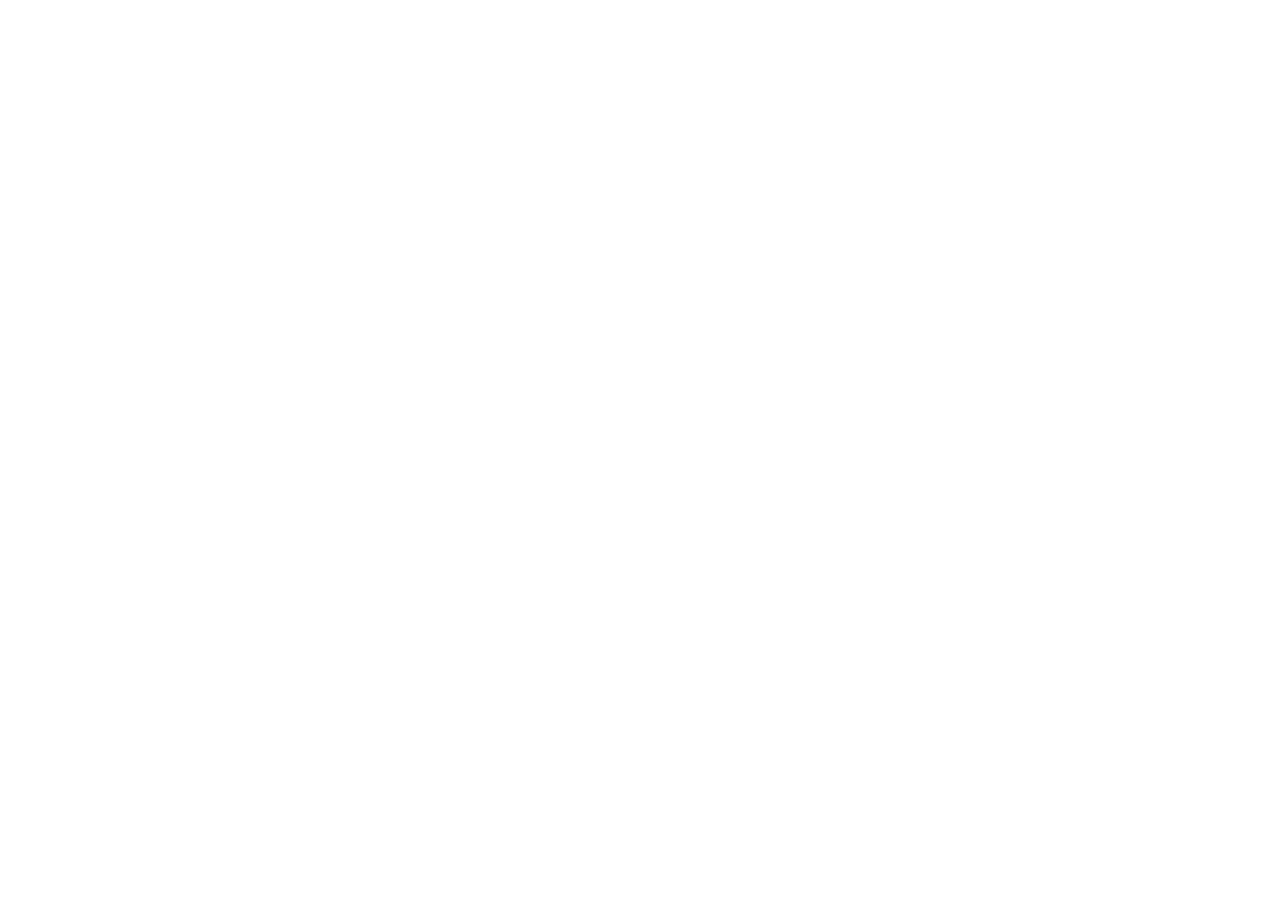
==== index.html @ 28fd4e5a "minor" ====
<!DOCTYPE html>
<meta charset="utf-8">
<style> /* set the CSS */

body { font: 12px Arial;}

path {
    stroke: steelblue;
    fill: none;
}

.axis path,
.axis line {
    fill: none;
    stroke: grey;
    stroke-width: 1;
    shape-rendering: crispEdges;
}

.d3-tip {
    line-height: 1;
    font-weight: bold;
    padding: 12px;
    background: rgba(0, 0, 0, 0.8);
    color: #fff;
    border-radius: 2px;
}

</style>
<body>

<!-- load the d3.js library -->
<script src="http://d3js.org/d3.v3.min.js"></script>

<script>

// Set the dimensions of the canvas / graph
var margin = {top: 30, right: 20, bottom: 30, left: 100},
    width = 700 - margin.left - margin.right,
    height = 500 - margin.top - margin.bottom;

// Parse the year / time
var parseDate = d3.time.format("%b %Y").parse;

// Set the ranges
var x = d3.time.scale().range([0, width]);
var y = d3.scale.linear().range([height, 0]);

// Define the axes
var xAxis = d3.svg.axis().scale(x)
    .orient("bottom").ticks(5);

var yAxis = d3.svg.axis().scale(y)
    .orient("left").ticks(5);

// Define the line
var priceline = d3.svg.line()
    .x(function(d) { return x(d.year); })
    .y(function(d) { return y(d.wdi_domestic_credit); });

// Adds the svg canvas
var svg = d3.select("body")
    .append("svg")
        .attr("width", width + margin.left + margin.right)
        .attr("height", height + margin.top + margin.bottom)
    .append("g")
        .attr("transform",
              "translate(" + margin.left + "," + margin.top + ")");

// Get the data
d3.csv("csv/WorldBankData_noNA.csv", function(error, data) {
    data.forEach(function(d) {
        d.year = parseDate(d.year);
        d.wdi_domestic_credit = +d.wdi_domestic_credit;
    });

    // Scale the range of the data
    x.domain(d3.extent(data, function(d) { return d.year; }));
    y.domain([0, d3.max(data, function(d) { return d.wdi_domestic_credit; })]);

    // Nest the entries by country
    var dataNest = d3.nest()
        .key(function(d) {return d.country;})
        .entries(data);
        console.log("Data", dataNest);

    // Loop through each country / key
    dataNest.forEach(function(d) {

        svg.append("path")
            .attr("class", "line")
            .attr("d", priceline(d.values))
            .style("stroke-opacity", 0.2)
            .style("stroke-width", 1)
            .on("mouseover", mouseover)
            .on("mouseout", mouseout)
        ;
        svg.append("text")
            .attr("class", "country-label")
            .attr("x", 50)
            .style("opacity", 0.1)
            .text(d.key)
            .on("mouseover", mouseover);

        function mouseover(){
            d3.select(this)
                .style("stroke-opacity", 1)
                .style("stroke-width", 10);
                d3.select(this).select("text")
                .style("font-opeacity", 1);
            }
        function mouseout(){
            d3.select(this)
                .transition().duration(750)
                .style("stroke-opacity", 0.2)
                .style("stroke-width", 1);
        }
    });

    // Add the X Axis
    svg.append("g")
        .attr("class", "x axis")
        .attr("transform", "translate(0," + height + ")")
        .call(xAxis);

    // Add Y Axis label
    svg.append("g")
        .attr("class", "y axis")
        .call(yAxis)
        .append("text")
        .attr("transform", "rotate(-90)")
        .attr("y", 6)
        .attr("dy", "-4em")
        .style("text-anchor", "end")
        .style("font-size", 15)
        .text("Domestic Credit Provided by the Financial Sector");

});

</script>
</body>
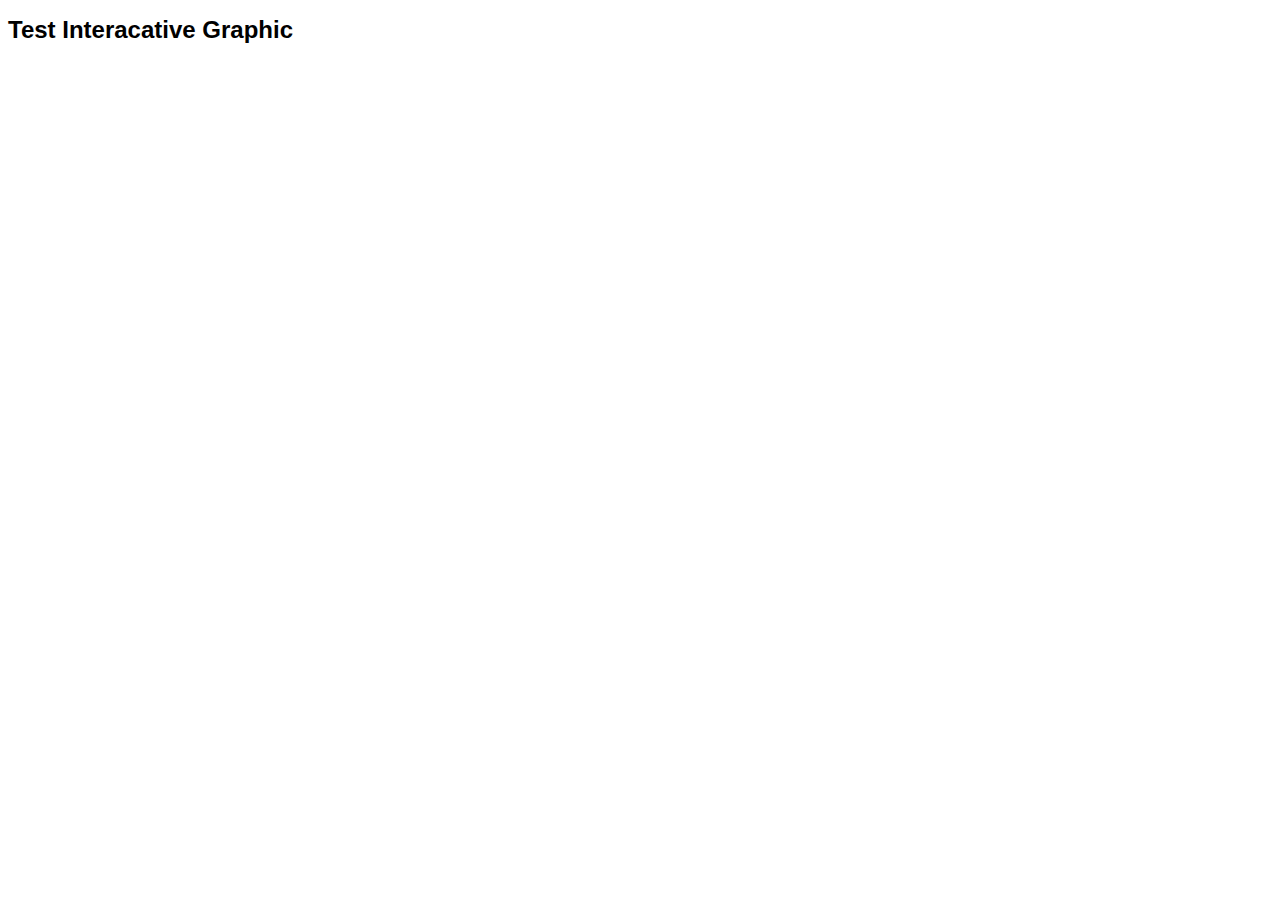
==== commit 74444332: "minor" ====
--- a/index.html
+++ b/index.html
@@ -17,125 +17,14 @@
     shape-rendering: crispEdges;
 }
 
-.d3-tip {
-    line-height: 1;
-    font-weight: bold;
-    padding: 12px;
-    background: rgba(0, 0, 0, 0.8);
-    color: #fff;
-    border-radius: 2px;
-}
-
 </style>
 <body>
+
+<h1>Test Interacative Graphic</h1>
 
 <!-- load the d3.js library -->
 <script src="http://d3js.org/d3.v3.min.js"></script>
 
-<script>
+<script src="js/line_chart_basic.js"></script>
 
-// Set the dimensions of the canvas / graph
-var margin = {top: 30, right: 20, bottom: 30, left: 100},
-    width = 700 - margin.left - margin.right,
-    height = 500 - margin.top - margin.bottom;
-
-// Parse the year / time
-var parseDate = d3.time.format("%b %Y").parse;
-
-// Set the ranges
-var x = d3.time.scale().range([0, width]);
-var y = d3.scale.linear().range([height, 0]);
-
-// Define the axes
-var xAxis = d3.svg.axis().scale(x)
-    .orient("bottom").ticks(5);
-
-var yAxis = d3.svg.axis().scale(y)
-    .orient("left").ticks(5);
-
-// Define the line
-var priceline = d3.svg.line()
-    .x(function(d) { return x(d.year); })
-    .y(function(d) { return y(d.wdi_domestic_credit); });
-
-// Adds the svg canvas
-var svg = d3.select("body")
-    .append("svg")
-        .attr("width", width + margin.left + margin.right)
-        .attr("height", height + margin.top + margin.bottom)
-    .append("g")
-        .attr("transform",
-              "translate(" + margin.left + "," + margin.top + ")");
-
-// Get the data
-d3.csv("csv/WorldBankData_noNA.csv", function(error, data) {
-    data.forEach(function(d) {
-        d.year = parseDate(d.year);
-        d.wdi_domestic_credit = +d.wdi_domestic_credit;
-    });
-
-    // Scale the range of the data
-    x.domain(d3.extent(data, function(d) { return d.year; }));
-    y.domain([0, d3.max(data, function(d) { return d.wdi_domestic_credit; })]);
-
-    // Nest the entries by country
-    var dataNest = d3.nest()
-        .key(function(d) {return d.country;})
-        .entries(data);
-        console.log("Data", dataNest);
-
-    // Loop through each country / key
-    dataNest.forEach(function(d) {
-
-        svg.append("path")
-            .attr("class", "line")
-            .attr("d", priceline(d.values))
-            .style("stroke-opacity", 0.2)
-            .style("stroke-width", 1)
-            .on("mouseover", mouseover)
-            .on("mouseout", mouseout)
-        ;
-        svg.append("text")
-            .attr("class", "country-label")
-            .attr("x", 50)
-            .style("opacity", 0.1)
-            .text(d.key)
-            .on("mouseover", mouseover);
-
-        function mouseover(){
-            d3.select(this)
-                .style("stroke-opacity", 1)
-                .style("stroke-width", 10);
-                d3.select(this).select("text")
-                .style("font-opeacity", 1);
-            }
-        function mouseout(){
-            d3.select(this)
-                .transition().duration(750)
-                .style("stroke-opacity", 0.2)
-                .style("stroke-width", 1);
-        }
-    });
-
-    // Add the X Axis
-    svg.append("g")
-        .attr("class", "x axis")
-        .attr("transform", "translate(0," + height + ")")
-        .call(xAxis);
-
-    // Add Y Axis label
-    svg.append("g")
-        .attr("class", "y axis")
-        .call(yAxis)
-        .append("text")
-        .attr("transform", "rotate(-90)")
-        .attr("y", 6)
-        .attr("dy", "-4em")
-        .style("text-anchor", "end")
-        .style("font-size", 15)
-        .text("Domestic Credit Provided by the Financial Sector");
-
-});
-
-</script>
 </body>
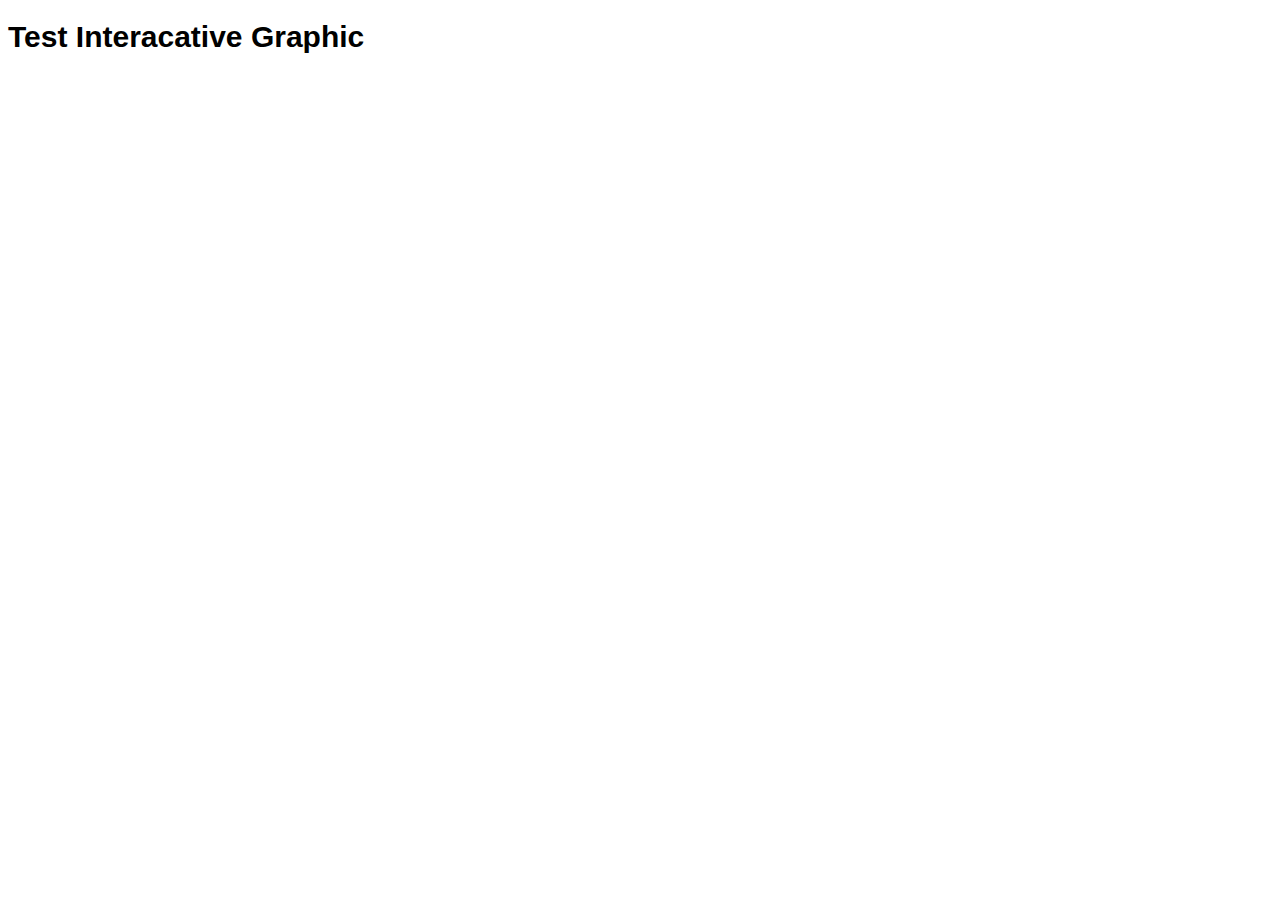
==== commit 0c868b3c: "fixed label position issue" ====
--- a/index.html
+++ b/index.html
@@ -2,7 +2,7 @@
 <meta charset="utf-8">
 <style> /* set the CSS */
 
-body { font: 12px Arial;}
+body { font: 15px Arial;}
 
 path {
     stroke: steelblue;
@@ -24,6 +24,7 @@
 
 <!-- load the d3.js library -->
 <script src="http://d3js.org/d3.v3.min.js"></script>
+<script src="http://labratrevenge.com/d3-tip/javascripts/d3.tip.v0.6.3.js"></script>
 
 <script src="js/line_chart_basic.js"></script>
 
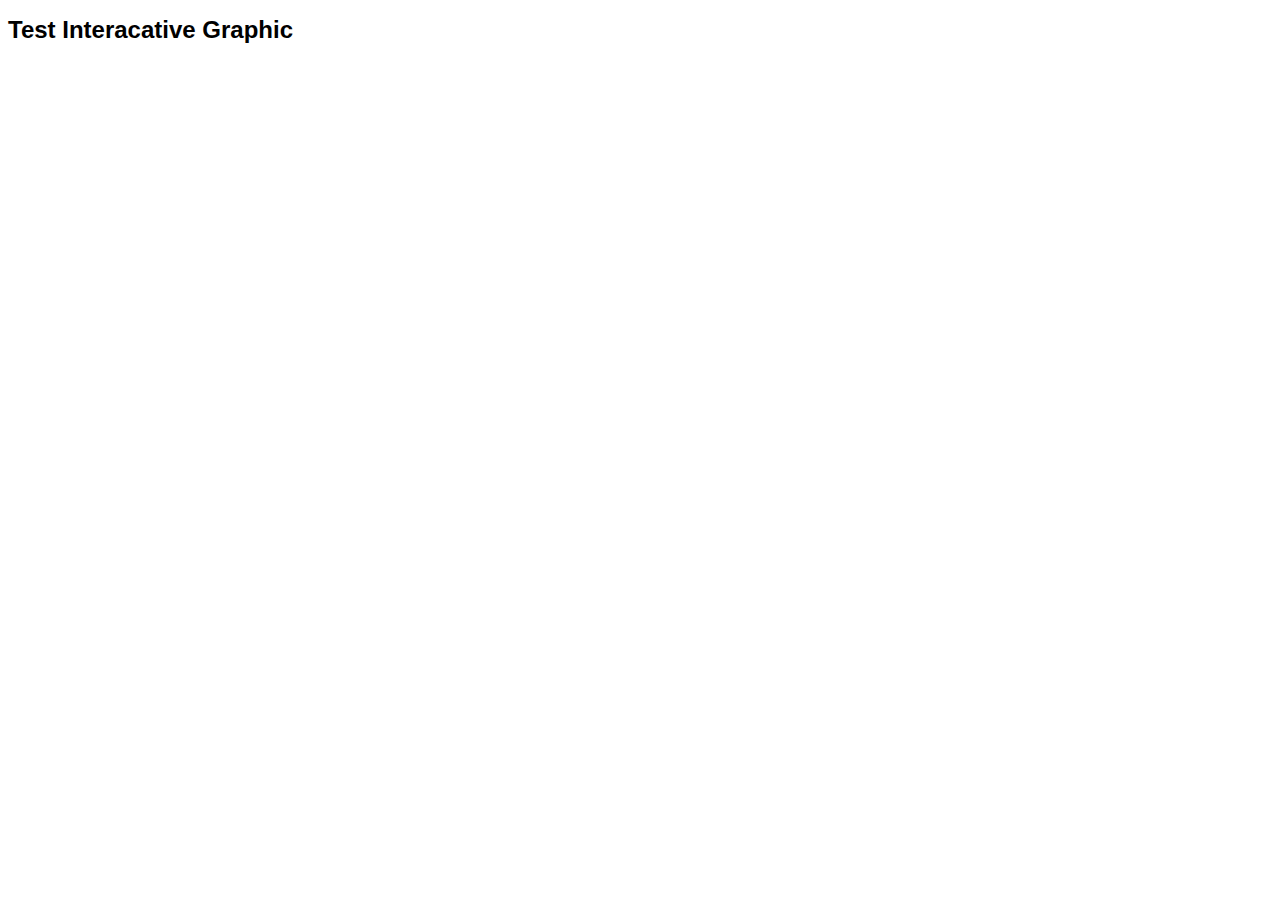
==== commit 8f2ca1c7: "labels finally appear" ====
--- a/index.html
+++ b/index.html
@@ -1,14 +1,16 @@
 <!DOCTYPE html>
-<meta charset="utf-8">
-<style> /* set the CSS */
+<html>
 
-body { font: 15px Arial;}
-
+<head>
+<style>
+/* set the CSS */
+body {
+    font: 12px Arial;
+}
 path {
     stroke: steelblue;
     fill: none;
 }
-
 .axis path,
 .axis line {
     fill: none;
@@ -16,16 +18,17 @@
     stroke-width: 1;
     shape-rendering: crispEdges;
 }
+</style>
 
-</style>
+</head>
+
 <body>
 
-<h1>Test Interacative Graphic</h1>
+    <h1>Test Interacative Graphic</h1>
 
-<!-- load the d3.js library -->
-<script src="http://d3js.org/d3.v3.min.js"></script>
-<script src="http://labratrevenge.com/d3-tip/javascripts/d3.tip.v0.6.3.js"></script>
-
-<script src="js/line_chart_basic.js"></script>
+    <script src="http://d3js.org/d3.v3.min.js"></script>
+    <script src="js/line_chart_basic.js"></script>
 
 </body>
+
+</html>
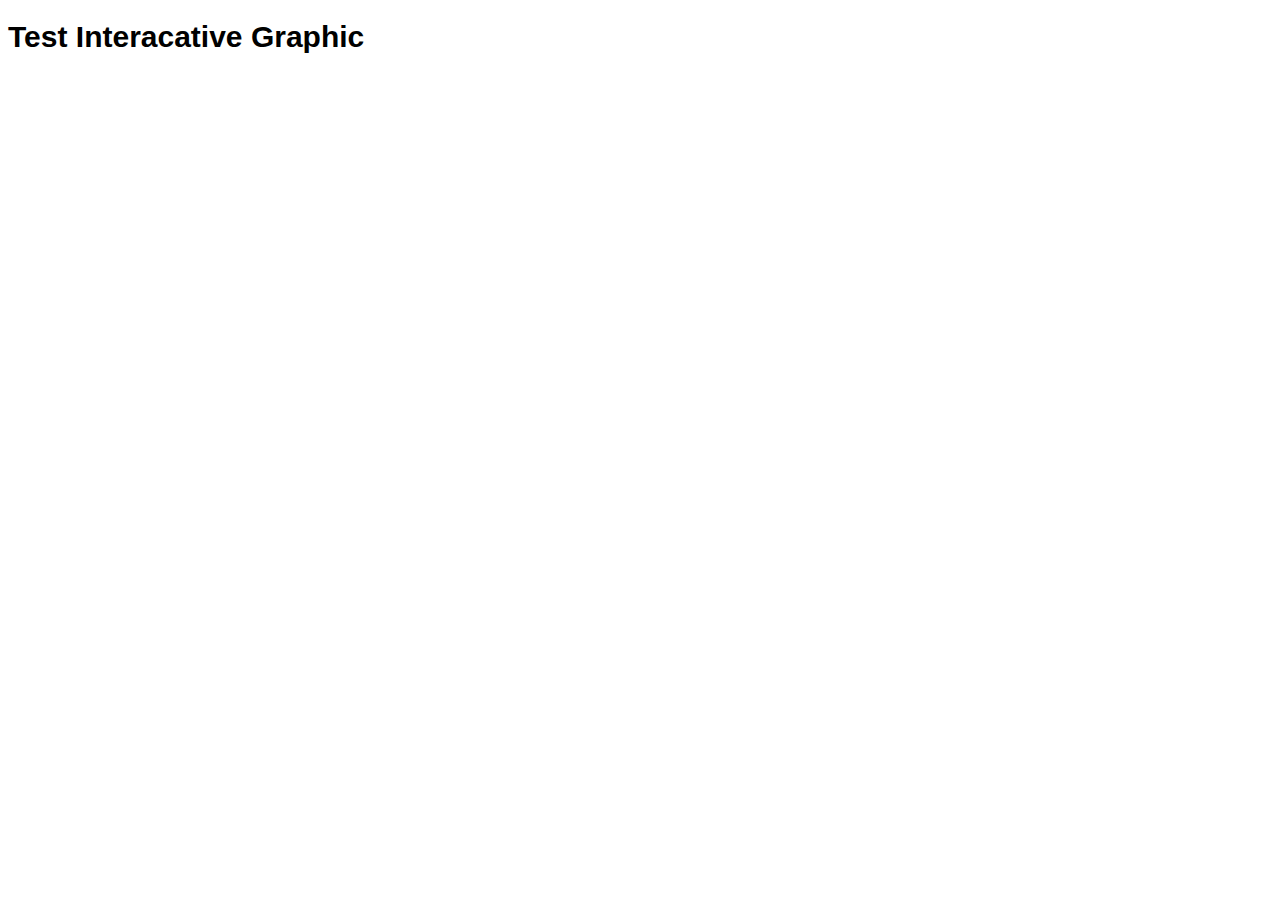
==== commit e3a357f5: "minor" ====
--- a/index.html
+++ b/index.html
@@ -5,7 +5,7 @@
 <style>
 /* set the CSS */
 body {
-    font: 12px Arial;
+    font: 15px Arial;
 }
 path {
     stroke: steelblue;
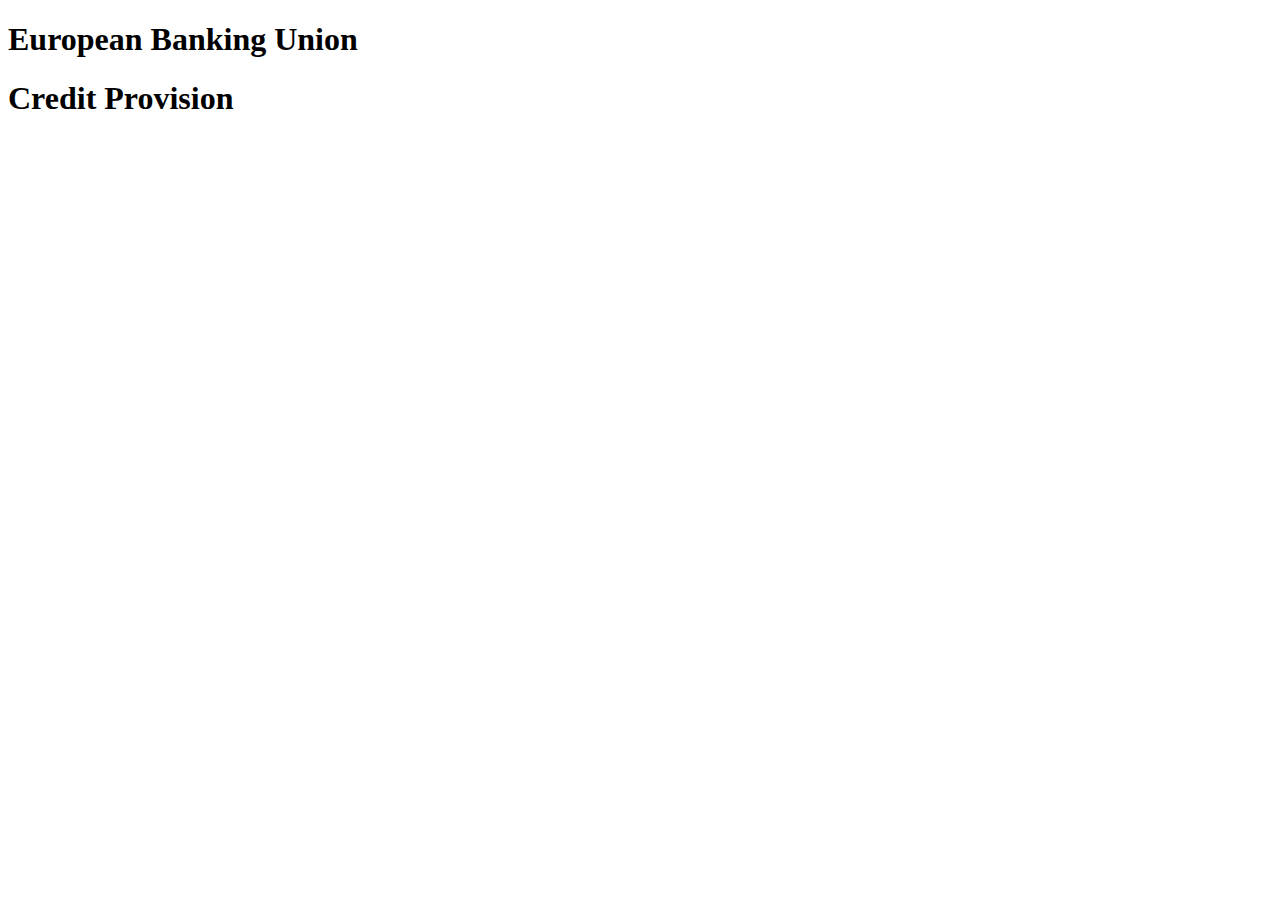
==== commit e27ca285: "one one page" ====
--- a/index.html
+++ b/index.html
@@ -1,33 +1,38 @@
 <!DOCTYPE html>
-<html>
+<html lang="en">
 
 <head>
-<style>
-/* set the CSS */
-body {
-    font: 15px Arial;
-}
-path {
-    stroke: steelblue;
-    fill: none;
-}
-.axis path,
-.axis line {
-    fill: none;
-    stroke: grey;
-    stroke-width: 1;
-    shape-rendering: crispEdges;
-}
-</style>
+    <meta charset="utf-8">
+    <style>
+        /* set the CSS */
+
+        .axis path,
+        .axis line {
+            fill: none;
+            stroke: grey;
+            stroke-width: 1;
+            shape-rendering: crispEdges;
+        }
+    </style>
 
 </head>
 
 <body>
 
-    <h1>Test Interacative Graphic</h1>
+    <script src="http://d3js.org/d3.v3.min.js"></script>
+    <script src="http://d3js.org/topojson.v1.min.js"></script>
 
-    <script src="http://d3js.org/d3.v3.min.js"></script>
-    <script src="js/line_chart_basic.js"></script>
+    <h1>European Banking Union</h1>
+
+    <div id="map">
+        <script src="js/BankingUnionMap.js"></script>
+    </div>
+
+<h1>Credit Provision</h1>
+
+    <div id="chart">
+        <script src="js/line_chart_basic.js"></script>
+    </div>
 
 </body>
 
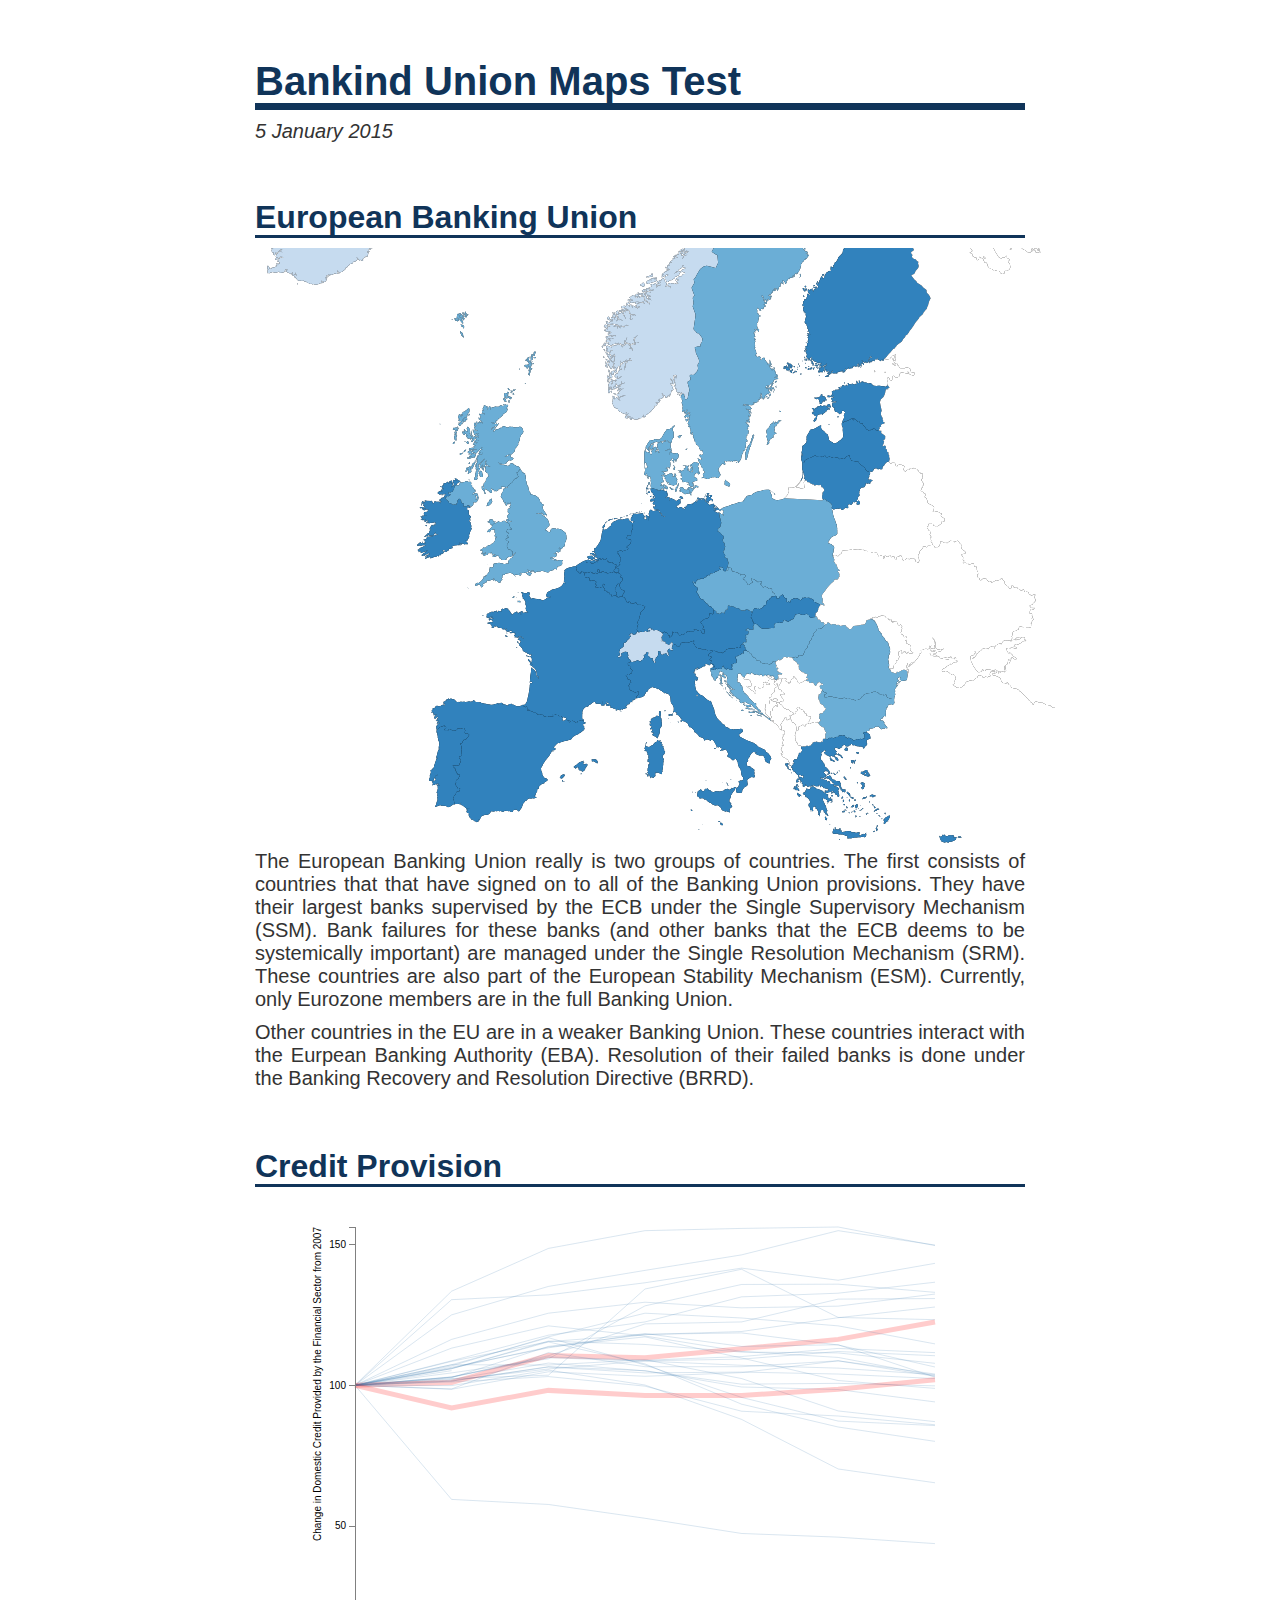
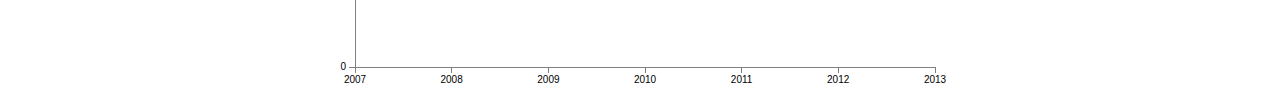
==== commit aad19b65: "update index" ====
--- a/index.html
+++ b/index.html
@@ -1,39 +1,120 @@
 <!DOCTYPE html>
-<html lang="en">
+
+<html xmlns="http://www.w3.org/1999/xhtml">
 
 <head>
-    <meta charset="utf-8">
-    <style>
-        /* set the CSS */
 
-        .axis path,
-        .axis line {
-            fill: none;
-            stroke: grey;
-            stroke-width: 1;
-            shape-rendering: crispEdges;
-        }
-    </style>
+<meta charset="utf-8">
+<meta http-equiv="Content-Type" content="text/html; charset=utf-8" />
+<meta name="generator" content="pandoc" />
+
+
+
+<title>Bankind Union Maps Test</title>
+
+<script src="data:application/x-javascript,%2F%2A%21%20jQuery%20v1%2E11%2E0%20%7C%20%28c%29%202005%2C%202014%20jQuery%20Foundation%2C%20Inc%2E%20%7C%20jquery%2Eorg%2Flicense%20%2A%2F%0A%21function%28a%2Cb%29%7B%22object%22%3D%3Dtypeof%20module%26%26%22object%22%3D%3Dtypeof%20module%2Eexports%3Fmodule%2Eexports%3Da%2Edocument%3Fb%28a%2C%210%29%3Afunction%28a%29%7Bif%28%21a%2Edocument%29throw%20new%20Error%28%22jQuery%20requires%20a%20window%20with%20a%20document%22%29%3Breturn%20b%28a%29%7D%3Ab%28a%29%7D%28%22undefined%22%21%3Dtypeof%20window%3Fwindow%3Athis%2Cfunction%28a%2Cb%29%7Bvar%20c%3D%5B%5D%2Cd%3Dc%2Eslice%2Ce%3Dc%2Econcat%2Cf%3Dc%2Epush%2Cg%3Dc%2EindexOf%2Ch%3D%7B%7D%2Ci%3Dh%2EtoString%2Cj%3Dh%2EhasOwnProperty%2Ck%3D%22%22%2Etrim%2Cl%3D%7B%7D%2Cm%3D%221%2E11%2E0%22%2Cn%3Dfunction%28a%2Cb%29%7Breturn%20new%20n%2Efn%2Einit%28a%2Cb%29%7D%2Co%3D%2F%5E%5B%5Cs%5CuFEFF%5CxA0%5D%2B%7C%5B%5Cs%5CuFEFF%5CxA0%5D%2B%24%2Fg%2Cp%3D%2F%5E%2Dms%2D%2F%2Cq%3D%2F%2D%28%5B%5Cda%2Dz%5D%29%2Fgi%2Cr%3Dfunction%28a%2Cb%29%7Breturn%20b%2EtoUpperCase%28%29%7D%3Bn%2Efn%3Dn%2Eprototype%3D%7Bjquery%3Am%2Cconstructor%3An%2Cselector%3A%22%22%2Clength%3A0%2CtoArray%3Afunction%28%29%7Breturn%20d%2Ecall%28this%29%7D%2Cget%3Afunction%28a%29%7Breturn%20null%21%3Da%3F0%3Ea%3Fthis%5Ba%2Bthis%2Elength%5D%3Athis%5Ba%5D%3Ad%2Ecall%28this%29%7D%2CpushStack%3Afunction%28a%29%7Bvar%20b%3Dn%2Emerge%28this%2Econstructor%28%29%2Ca%29%3Breturn%20b%2EprevObject%3Dthis%2Cb%2Econtext%3Dthis%2Econtext%2Cb%7D%2Ceach%3Afunction%28a%2Cb%29%7Breturn%20n%2Eeach%28this%2Ca%2Cb%29%7D%2Cmap%3Afunction%28a%29%7Breturn%20this%2EpushStack%28n%2Emap%28this%2Cfunction%28b%2Cc%29%7Breturn%20a%2Ecall%28b%2Cc%2Cb%29%7D%29%29%7D%2Cslice%3Afunction%28%29%7Breturn%20this%2EpushStack%28d%2Eapply%28this%2Carguments%29%29%7D%2Cfirst%3Afunction%28%29%7Breturn%20this%2Eeq%280%29%7D%2Clast%3Afunction%28%29%7Breturn%20this%2Eeq%28%2D1%29%7D%2Ceq%3Afunction%28a%29%7Bvar%20b%3Dthis%2Elength%2Cc%3D%2Ba%2B%280%3Ea%3Fb%3A0%29%3Breturn%20this%2EpushStack%28c%3E%3D0%26%26b%3Ec%3F%5Bthis%5Bc%5D%5D%3A%5B%5D%29%7D%2Cend%3Afunction%28%29%7Breturn%20this%2EprevObject%7C%7Cthis%2Econstructor%28null%29%7D%2Cpush%3Af%2Csort%3Ac%2Esort%2Csplice%3Ac%2Esplice%7D%2Cn%2Eextend%3Dn%2Efn%2Eextend%3Dfunction%28%29%7Bvar%20a%2Cb%2Cc%2Cd%2Ce%2Cf%2Cg%3Darguments%5B0%5D%7C%7C%7B%7D%2Ch%3D1%2Ci%3Darguments%2Elength%2Cj%3D%211%3Bfor%28%22boolean%22%3D%3Dtypeof%20g%26%26%28j%3Dg%2Cg%3Darguments%5Bh%5D%7C%7C%7B%7D%2Ch%2B%2B%29%2C%22object%22%3D%3Dtypeof%20g%7C%7Cn%2EisFunction%28g%29%7C%7C%28g%3D%7B%7D%29%2Ch%3D%3D%3Di%26%26%28g%3Dthis%2Ch%2D%2D%29%3Bi%3Eh%3Bh%2B%2B%29if%28null%21%3D%28e%3Darguments%5Bh%5D%29%29for%28d%20in%20e%29a%3Dg%5Bd%5D%2Cc%3De%5Bd%5D%2Cg%21%3D%3Dc%26%26%28j%26%26c%26%26%28n%2EisPlainObject%28c%29%7C%7C%28b%3Dn%2EisArray%28c%29%29%29%3F%28b%3F%28b%3D%211%2Cf%3Da%26%26n%2EisArray%28a%29%3Fa%3A%5B%5D%29%3Af%3Da%26%26n%2EisPlainObject%28a%29%3Fa%3A%7B%7D%2Cg%5Bd%5D%3Dn%2Eextend%28j%2Cf%2Cc%29%29%3Avoid%200%21%3D%3Dc%26%26%28g%5Bd%5D%3Dc%29%29%3Breturn%20g%7D%2Cn%2Eextend%28%7Bexpando%3A%22jQuery%22%2B%28m%2BMath%2Erandom%28%29%29%2Ereplace%28%2F%5CD%2Fg%2C%22%22%29%2CisReady%3A%210%2Cerror%3Afunction%28a%29%7Bthrow%20new%20Error%28a%29%7D%2Cnoop%3Afunction%28%29%7B%7D%2CisFunction%3Afunction%28a%29%7Breturn%22function%22%3D%3D%3Dn%2Etype%28a%29%7D%2CisArray%3AArray%2EisArray%7C%7Cfunction%28a%29%7Breturn%22array%22%3D%3D%3Dn%2Etype%28a%29%7D%2CisWindow%3Afunction%28a%29%7Breturn%20null%21%3Da%26%26a%3D%3Da%2Ewindow%7D%2CisNumeric%3Afunction%28a%29%7Breturn%20a%2DparseFloat%28a%29%3E%3D0%7D%2CisEmptyObject%3Afunction%28a%29%7Bvar%20b%3Bfor%28b%20in%20a%29return%211%3Breturn%210%7D%2CisPlainObject%3Afunction%28a%29%7Bvar%20b%3Bif%28%21a%7C%7C%22object%22%21%3D%3Dn%2Etype%28a%29%7C%7Ca%2EnodeType%7C%7Cn%2EisWindow%28a%29%29return%211%3Btry%7Bif%28a%2Econstructor%26%26%21j%2Ecall%28a%2C%22constructor%22%29%26%26%21j%2Ecall%28a%2Econstructor%2Eprototype%2C%22isPrototypeOf%22%29%29return%211%7Dcatch%28c%29%7Breturn%211%7Dif%28l%2EownLast%29for%28b%20in%20a%29return%20j%2Ecall%28a%2Cb%29%3Bfor%28b%20in%20a%29%3Breturn%20void%200%3D%3D%3Db%7C%7Cj%2Ecall%28a%2Cb%29%7D%2Ctype%3Afunction%28a%29%7Breturn%20null%3D%3Da%3Fa%2B%22%22%3A%22object%22%3D%3Dtypeof%20a%7C%7C%22function%22%3D%3Dtypeof%20a%3Fh%5Bi%2Ecall%28a%29%5D%7C%7C%22object%22%3Atypeof%20a%7D%2CglobalEval%3Afunction%28b%29%7Bb%26%26n%2Etrim%28b%29%26%26%28a%2EexecScript%7C%7Cfunction%28b%29%7Ba%2Eeval%2Ecall%28a%2Cb%29%7D%29%28b%29%7D%2CcamelCase%3Afunction%28a%29%7Breturn%20a%2Ereplace%28p%2C%22ms%2D%22%29%2Ereplace%28q%2Cr%29%7D%2CnodeName%3Afunction%28a%2Cb%29%7Breturn%20a%2EnodeName%26%26a%2EnodeName%2EtoLowerCase%28%29%3D%3D%3Db%2EtoLowerCase%28%29%7D%2Ceach%3Afunction%28a%2Cb%2Cc%29%7Bvar%20d%2Ce%3D0%2Cf%3Da%2Elength%2Cg%3Ds%28a%29%3Bif%28c%29%7Bif%28g%29%7Bfor%28%3Bf%3Ee%3Be%2B%2B%29if%28d%3Db%2Eapply%28a%5Be%5D%2Cc%29%2Cd%3D%3D%3D%211%29break%7Delse%20for%28e%20in%20a%29if%28d%3Db%2Eapply%28a%5Be%5D%2Cc%29%2Cd%3D%3D%3D%211%29break%7Delse%20if%28g%29%7Bfor%28%3Bf%3Ee%3Be%2B%2B%29if%28d%3Db%2Ecall%28a%5Be%5D%2Ce%2Ca%5Be%5D%29%2Cd%3D%3D%3D%211%29break%7Delse%20for%28e%20in%20a%29if%28d%3Db%2Ecall%28a%5Be%5D%2Ce%2Ca%5Be%5D%29%2Cd%3D%3D%3D%211%29break%3Breturn%20a%7D%2Ctrim%3Ak%26%26%21k%2Ecall%28%22%5Cufeff%5Cxa0%22%29%3Ffunction%28a%29%7Breturn%20null%3D%3Da%3F%22%22%3Ak%2Ecall%28a%29%7D%3Afunction%28a%29%7Breturn%20null%3D%3Da%3F%22%22%3A%28a%2B%22%22%29%2Ereplace%28o%2C%22%22%29%7D%2CmakeArray%3Afunction%28a%2Cb%29%7Bvar%20c%3Db%7C%7C%5B%5D%3Breturn%20null%21%3Da%26%26%28s%28Object%28a%29%29%3Fn%2Emerge%28c%2C%22string%22%3D%3Dtypeof%20a%3F%5Ba%5D%3Aa%29%3Af%2Ecall%28c%2Ca%29%29%2Cc%7D%2CinArray%3Afunction%28a%2Cb%2Cc%29%7Bvar%20d%3Bif%28b%29%7Bif%28g%29return%20g%2Ecall%28b%2Ca%2Cc%29%3Bfor%28d%3Db%2Elength%2Cc%3Dc%3F0%3Ec%3FMath%2Emax%280%2Cd%2Bc%29%3Ac%3A0%3Bd%3Ec%3Bc%2B%2B%29if%28c%20in%20b%26%26b%5Bc%5D%3D%3D%3Da%29return%20c%7Dreturn%2D1%7D%2Cmerge%3Afunction%28a%2Cb%29%7Bvar%20c%3D%2Bb%2Elength%2Cd%3D0%2Ce%3Da%2Elength%3Bwhile%28c%3Ed%29a%5Be%2B%2B%5D%3Db%5Bd%2B%2B%5D%3Bif%28c%21%3D%3Dc%29while%28void%200%21%3D%3Db%5Bd%5D%29a%5Be%2B%2B%5D%3Db%5Bd%2B%2B%5D%3Breturn%20a%2Elength%3De%2Ca%7D%2Cgrep%3Afunction%28a%2Cb%2Cc%29%7Bfor%28var%20d%2Ce%3D%5B%5D%2Cf%3D0%2Cg%3Da%2Elength%2Ch%3D%21c%3Bg%3Ef%3Bf%2B%2B%29d%3D%21b%28a%5Bf%5D%2Cf%29%2Cd%21%3D%3Dh%26%26e%2Epush%28a%5Bf%5D%29%3Breturn%20e%7D%2Cmap%3Afunction%28a%2Cb%2Cc%29%7Bvar%20d%2Cf%3D0%2Cg%3Da%2Elength%2Ch%3Ds%28a%29%2Ci%3D%5B%5D%3Bif%28h%29for%28%3Bg%3Ef%3Bf%2B%2B%29d%3Db%28a%5Bf%5D%2Cf%2Cc%29%2Cnull%21%3Dd%26%26i%2Epush%28d%29%3Belse%20for%28f%20in%20a%29d%3Db%28a%5Bf%5D%2Cf%2Cc%29%2Cnull%21%3Dd%26%26i%2Epush%28d%29%3Breturn%20e%2Eapply%28%5B%5D%2Ci%29%7D%2Cguid%3A1%2Cproxy%3Afunction%28a%2Cb%29%7Bvar%20c%2Ce%2Cf%3Breturn%22string%22%3D%3Dtypeof%20b%26%26%28f%3Da%5Bb%5D%2Cb%3Da%2Ca%3Df%29%2Cn%2EisFunction%28a%29%3F%28c%3Dd%2Ecall%28arguments%2C2%29%2Ce%3Dfunction%28%29%7Breturn%20a%2Eapply%28b%7C%7Cthis%2Cc%2Econcat%28d%2Ecall%28arguments%29%29%29%7D%2Ce%2Eguid%3Da%2Eguid%3Da%2Eguid%7C%7Cn%2Eguid%2B%2B%2Ce%29%3Avoid%200%7D%2Cnow%3Afunction%28%29%7Breturn%2Bnew%20Date%7D%2Csupport%3Al%7D%29%2Cn%2Eeach%28%22Boolean%20Number%20String%20Function%20Array%20Date%20RegExp%20Object%20Error%22%2Esplit%28%22%20%22%29%2Cfunction%28a%2Cb%29%7Bh%5B%22%5Bobject%20%22%2Bb%2B%22%5D%22%5D%3Db%2EtoLowerCase%28%29%7D%29%3Bfunction%20s%28a%29%7Bvar%20b%3Da%2Elength%2Cc%3Dn%2Etype%28a%29%3Breturn%22function%22%3D%3D%3Dc%7C%7Cn%2EisWindow%28a%29%3F%211%3A1%3D%3D%3Da%2EnodeType%26%26b%3F%210%3A%22array%22%3D%3D%3Dc%7C%7C0%3D%3D%3Db%7C%7C%22number%22%3D%3Dtypeof%20b%26%26b%3E0%26%26b%2D1%20in%20a%7Dvar%20t%3Dfunction%28a%29%7Bvar%20b%2Cc%2Cd%2Ce%2Cf%2Cg%2Ch%2Ci%2Cj%2Ck%2Cl%2Cm%2Cn%2Co%2Cp%2Cq%2Cr%2Cs%3D%22sizzle%22%2B%2Dnew%20Date%2Ct%3Da%2Edocument%2Cu%3D0%2Cv%3D0%2Cw%3Deb%28%29%2Cx%3Deb%28%29%2Cy%3Deb%28%29%2Cz%3Dfunction%28a%2Cb%29%7Breturn%20a%3D%3D%3Db%26%26%28j%3D%210%29%2C0%7D%2CA%3D%22undefined%22%2CB%3D1%3C%3C31%2CC%3D%7B%7D%2EhasOwnProperty%2CD%3D%5B%5D%2CE%3DD%2Epop%2CF%3DD%2Epush%2CG%3DD%2Epush%2CH%3DD%2Eslice%2CI%3DD%2EindexOf%7C%7Cfunction%28a%29%7Bfor%28var%20b%3D0%2Cc%3Dthis%2Elength%3Bc%3Eb%3Bb%2B%2B%29if%28this%5Bb%5D%3D%3D%3Da%29return%20b%3Breturn%2D1%7D%2CJ%3D%22checked%7Cselected%7Casync%7Cautofocus%7Cautoplay%7Ccontrols%7Cdefer%7Cdisabled%7Chidden%7Cismap%7Cloop%7Cmultiple%7Copen%7Creadonly%7Crequired%7Cscoped%22%2CK%3D%22%5B%5C%5Cx20%5C%5Ct%5C%5Cr%5C%5Cn%5C%5Cf%5D%22%2CL%3D%22%28%3F%3A%5C%5C%5C%5C%2E%7C%5B%5C%5Cw%2D%5D%7C%5B%5E%5C%5Cx00%2D%5C%5Cxa0%5D%29%2B%22%2CM%3DL%2Ereplace%28%22w%22%2C%22w%23%22%29%2CN%3D%22%5C%5C%5B%22%2BK%2B%22%2A%28%22%2BL%2B%22%29%22%2BK%2B%22%2A%28%3F%3A%28%5B%2A%5E%24%7C%21%7E%5D%3F%3D%29%22%2BK%2B%22%2A%28%3F%3A%28%5B%27%5C%22%5D%29%28%28%3F%3A%5C%5C%5C%5C%2E%7C%5B%5E%5C%5C%5C%5C%5D%29%2A%3F%29%5C%5C3%7C%28%22%2BM%2B%22%29%7C%29%7C%29%22%2BK%2B%22%2A%5C%5C%5D%22%2CO%3D%22%3A%28%22%2BL%2B%22%29%28%3F%3A%5C%5C%28%28%28%5B%27%5C%22%5D%29%28%28%3F%3A%5C%5C%5C%5C%2E%7C%5B%5E%5C%5C%5C%5C%5D%29%2A%3F%29%5C%5C3%7C%28%28%3F%3A%5C%5C%5C%5C%2E%7C%5B%5E%5C%5C%5C%5C%28%29%5B%5C%5C%5D%5D%7C%22%2BN%2Ereplace%283%2C8%29%2B%22%29%2A%29%7C%2E%2A%29%5C%5C%29%7C%29%22%2CP%3Dnew%20RegExp%28%22%5E%22%2BK%2B%22%2B%7C%28%28%3F%3A%5E%7C%5B%5E%5C%5C%5C%5C%5D%29%28%3F%3A%5C%5C%5C%5C%2E%29%2A%29%22%2BK%2B%22%2B%24%22%2C%22g%22%29%2CQ%3Dnew%20RegExp%28%22%5E%22%2BK%2B%22%2A%2C%22%2BK%2B%22%2A%22%29%2CR%3Dnew%20RegExp%28%22%5E%22%2BK%2B%22%2A%28%5B%3E%2B%7E%5D%7C%22%2BK%2B%22%29%22%2BK%2B%22%2A%22%29%2CS%3Dnew%20RegExp%28%22%3D%22%2BK%2B%22%2A%28%5B%5E%5C%5C%5D%27%5C%22%5D%2A%3F%29%22%2BK%2B%22%2A%5C%5C%5D%22%2C%22g%22%29%2CT%3Dnew%20RegExp%28O%29%2CU%3Dnew%20RegExp%28%22%5E%22%2BM%2B%22%24%22%29%2CV%3D%7BID%3Anew%20RegExp%28%22%5E%23%28%22%2BL%2B%22%29%22%29%2CCLASS%3Anew%20RegExp%28%22%5E%5C%5C%2E%28%22%2BL%2B%22%29%22%29%2CTAG%3Anew%20RegExp%28%22%5E%28%22%2BL%2Ereplace%28%22w%22%2C%22w%2A%22%29%2B%22%29%22%29%2CATTR%3Anew%20RegExp%28%22%5E%22%2BN%29%2CPSEUDO%3Anew%20RegExp%28%22%5E%22%2BO%29%2CCHILD%3Anew%20RegExp%28%22%5E%3A%28only%7Cfirst%7Clast%7Cnth%7Cnth%2Dlast%29%2D%28child%7Cof%2Dtype%29%28%3F%3A%5C%5C%28%22%2BK%2B%22%2A%28even%7Codd%7C%28%28%5B%2B%2D%5D%7C%29%28%5C%5Cd%2A%29n%7C%29%22%2BK%2B%22%2A%28%3F%3A%28%5B%2B%2D%5D%7C%29%22%2BK%2B%22%2A%28%5C%5Cd%2B%29%7C%29%29%22%2BK%2B%22%2A%5C%5C%29%7C%29%22%2C%22i%22%29%2Cbool%3Anew%20RegExp%28%22%5E%28%3F%3A%22%2BJ%2B%22%29%24%22%2C%22i%22%29%2CneedsContext%3Anew%20RegExp%28%22%5E%22%2BK%2B%22%2A%5B%3E%2B%7E%5D%7C%3A%28even%7Codd%7Ceq%7Cgt%7Clt%7Cnth%7Cfirst%7Clast%29%28%3F%3A%5C%5C%28%22%2BK%2B%22%2A%28%28%3F%3A%2D%5C%5Cd%29%3F%5C%5Cd%2A%29%22%2BK%2B%22%2A%5C%5C%29%7C%29%28%3F%3D%5B%5E%2D%5D%7C%24%29%22%2C%22i%22%29%7D%2CW%3D%2F%5E%28%3F%3Ainput%7Cselect%7Ctextarea%7Cbutton%29%24%2Fi%2CX%3D%2F%5Eh%5Cd%24%2Fi%2CY%3D%2F%5E%5B%5E%7B%5D%2B%5C%7B%5Cs%2A%5C%5Bnative%20%5Cw%2F%2CZ%3D%2F%5E%28%3F%3A%23%28%5B%5Cw%2D%5D%2B%29%7C%28%5Cw%2B%29%7C%5C%2E%28%5B%5Cw%2D%5D%2B%29%29%24%2F%2C%24%3D%2F%5B%2B%7E%5D%2F%2C%5F%3D%2F%27%7C%5C%5C%2Fg%2Cab%3Dnew%20RegExp%28%22%5C%5C%5C%5C%28%5B%5C%5Cda%2Df%5D%7B1%2C6%7D%22%2BK%2B%22%3F%7C%28%22%2BK%2B%22%29%7C%2E%29%22%2C%22ig%22%29%2Cbb%3Dfunction%28a%2Cb%2Cc%29%7Bvar%20d%3D%220x%22%2Bb%2D65536%3Breturn%20d%21%3D%3Dd%7C%7Cc%3Fb%3A0%3Ed%3FString%2EfromCharCode%28d%2B65536%29%3AString%2EfromCharCode%28d%3E%3E10%7C55296%2C1023%26d%7C56320%29%7D%3Btry%7BG%2Eapply%28D%3DH%2Ecall%28t%2EchildNodes%29%2Ct%2EchildNodes%29%2CD%5Bt%2EchildNodes%2Elength%5D%2EnodeType%7Dcatch%28cb%29%7BG%3D%7Bapply%3AD%2Elength%3Ffunction%28a%2Cb%29%7BF%2Eapply%28a%2CH%2Ecall%28b%29%29%7D%3Afunction%28a%2Cb%29%7Bvar%20c%3Da%2Elength%2Cd%3D0%3Bwhile%28a%5Bc%2B%2B%5D%3Db%5Bd%2B%2B%5D%29%3Ba%2Elength%3Dc%2D1%7D%7D%7Dfunction%20db%28a%2Cb%2Cd%2Ce%29%7Bvar%20f%2Cg%2Ch%2Ci%2Cj%2Cm%2Cp%2Cq%2Cu%2Cv%3Bif%28%28b%3Fb%2EownerDocument%7C%7Cb%3At%29%21%3D%3Dl%26%26k%28b%29%2Cb%3Db%7C%7Cl%2Cd%3Dd%7C%7C%5B%5D%2C%21a%7C%7C%22string%22%21%3Dtypeof%20a%29return%20d%3Bif%281%21%3D%3D%28i%3Db%2EnodeType%29%26%269%21%3D%3Di%29return%5B%5D%3Bif%28n%26%26%21e%29%7Bif%28f%3DZ%2Eexec%28a%29%29if%28h%3Df%5B1%5D%29%7Bif%289%3D%3D%3Di%29%7Bif%28g%3Db%2EgetElementById%28h%29%2C%21g%7C%7C%21g%2EparentNode%29return%20d%3Bif%28g%2Eid%3D%3D%3Dh%29return%20d%2Epush%28g%29%2Cd%7Delse%20if%28b%2EownerDocument%26%26%28g%3Db%2EownerDocument%2EgetElementById%28h%29%29%26%26r%28b%2Cg%29%26%26g%2Eid%3D%3D%3Dh%29return%20d%2Epush%28g%29%2Cd%7Delse%7Bif%28f%5B2%5D%29return%20G%2Eapply%28d%2Cb%2EgetElementsByTagName%28a%29%29%2Cd%3Bif%28%28h%3Df%5B3%5D%29%26%26c%2EgetElementsByClassName%26%26b%2EgetElementsByClassName%29return%20G%2Eapply%28d%2Cb%2EgetElementsByClassName%28h%29%29%2Cd%7Dif%28c%2Eqsa%26%26%28%21o%7C%7C%21o%2Etest%28a%29%29%29%7Bif%28q%3Dp%3Ds%2Cu%3Db%2Cv%3D9%3D%3D%3Di%26%26a%2C1%3D%3D%3Di%26%26%22object%22%21%3D%3Db%2EnodeName%2EtoLowerCase%28%29%29%7Bm%3Dob%28a%29%2C%28p%3Db%2EgetAttribute%28%22id%22%29%29%3Fq%3Dp%2Ereplace%28%5F%2C%22%5C%5C%24%26%22%29%3Ab%2EsetAttribute%28%22id%22%2Cq%29%2Cq%3D%22%5Bid%3D%27%22%2Bq%2B%22%27%5D%20%22%2Cj%3Dm%2Elength%3Bwhile%28j%2D%2D%29m%5Bj%5D%3Dq%2Bpb%28m%5Bj%5D%29%3Bu%3D%24%2Etest%28a%29%26%26mb%28b%2EparentNode%29%7C%7Cb%2Cv%3Dm%2Ejoin%28%22%2C%22%29%7Dif%28v%29try%7Breturn%20G%2Eapply%28d%2Cu%2EquerySelectorAll%28v%29%29%2Cd%7Dcatch%28w%29%7B%7Dfinally%7Bp%7C%7Cb%2EremoveAttribute%28%22id%22%29%7D%7D%7Dreturn%20xb%28a%2Ereplace%28P%2C%22%241%22%29%2Cb%2Cd%2Ce%29%7Dfunction%20eb%28%29%7Bvar%20a%3D%5B%5D%3Bfunction%20b%28c%2Ce%29%7Breturn%20a%2Epush%28c%2B%22%20%22%29%3Ed%2EcacheLength%26%26delete%20b%5Ba%2Eshift%28%29%5D%2Cb%5Bc%2B%22%20%22%5D%3De%7Dreturn%20b%7Dfunction%20fb%28a%29%7Breturn%20a%5Bs%5D%3D%210%2Ca%7Dfunction%20gb%28a%29%7Bvar%20b%3Dl%2EcreateElement%28%22div%22%29%3Btry%7Breturn%21%21a%28b%29%7Dcatch%28c%29%7Breturn%211%7Dfinally%7Bb%2EparentNode%26%26b%2EparentNode%2EremoveChild%28b%29%2Cb%3Dnull%7D%7Dfunction%20hb%28a%2Cb%29%7Bvar%20c%3Da%2Esplit%28%22%7C%22%29%2Ce%3Da%2Elength%3Bwhile%28e%2D%2D%29d%2EattrHandle%5Bc%5Be%5D%5D%3Db%7Dfunction%20ib%28a%2Cb%29%7Bvar%20c%3Db%26%26a%2Cd%3Dc%26%261%3D%3D%3Da%2EnodeType%26%261%3D%3D%3Db%2EnodeType%26%26%28%7Eb%2EsourceIndex%7C%7CB%29%2D%28%7Ea%2EsourceIndex%7C%7CB%29%3Bif%28d%29return%20d%3Bif%28c%29while%28c%3Dc%2EnextSibling%29if%28c%3D%3D%3Db%29return%2D1%3Breturn%20a%3F1%3A%2D1%7Dfunction%20jb%28a%29%7Breturn%20function%28b%29%7Bvar%20c%3Db%2EnodeName%2EtoLowerCase%28%29%3Breturn%22input%22%3D%3D%3Dc%26%26b%2Etype%3D%3D%3Da%7D%7Dfunction%20kb%28a%29%7Breturn%20function%28b%29%7Bvar%20c%3Db%2EnodeName%2EtoLowerCase%28%29%3Breturn%28%22input%22%3D%3D%3Dc%7C%7C%22button%22%3D%3D%3Dc%29%26%26b%2Etype%3D%3D%3Da%7D%7Dfunction%20lb%28a%29%7Breturn%20fb%28function%28b%29%7Breturn%20b%3D%2Bb%2Cfb%28function%28c%2Cd%29%7Bvar%20e%2Cf%3Da%28%5B%5D%2Cc%2Elength%2Cb%29%2Cg%3Df%2Elength%3Bwhile%28g%2D%2D%29c%5Be%3Df%5Bg%5D%5D%26%26%28c%5Be%5D%3D%21%28d%5Be%5D%3Dc%5Be%5D%29%29%7D%29%7D%29%7Dfunction%20mb%28a%29%7Breturn%20a%26%26typeof%20a%2EgetElementsByTagName%21%3D%3DA%26%26a%7Dc%3Ddb%2Esupport%3D%7B%7D%2Cf%3Ddb%2EisXML%3Dfunction%28a%29%7Bvar%20b%3Da%26%26%28a%2EownerDocument%7C%7Ca%29%2EdocumentElement%3Breturn%20b%3F%22HTML%22%21%3D%3Db%2EnodeName%3A%211%7D%2Ck%3Ddb%2EsetDocument%3Dfunction%28a%29%7Bvar%20b%2Ce%3Da%3Fa%2EownerDocument%7C%7Ca%3At%2Cg%3De%2EdefaultView%3Breturn%20e%21%3D%3Dl%26%269%3D%3D%3De%2EnodeType%26%26e%2EdocumentElement%3F%28l%3De%2Cm%3De%2EdocumentElement%2Cn%3D%21f%28e%29%2Cg%26%26g%21%3D%3Dg%2Etop%26%26%28g%2EaddEventListener%3Fg%2EaddEventListener%28%22unload%22%2Cfunction%28%29%7Bk%28%29%7D%2C%211%29%3Ag%2EattachEvent%26%26g%2EattachEvent%28%22onunload%22%2Cfunction%28%29%7Bk%28%29%7D%29%29%2Cc%2Eattributes%3Dgb%28function%28a%29%7Breturn%20a%2EclassName%3D%22i%22%2C%21a%2EgetAttribute%28%22className%22%29%7D%29%2Cc%2EgetElementsByTagName%3Dgb%28function%28a%29%7Breturn%20a%2EappendChild%28e%2EcreateComment%28%22%22%29%29%2C%21a%2EgetElementsByTagName%28%22%2A%22%29%2Elength%7D%29%2Cc%2EgetElementsByClassName%3DY%2Etest%28e%2EgetElementsByClassName%29%26%26gb%28function%28a%29%7Breturn%20a%2EinnerHTML%3D%22%3Cdiv%20class%3D%27a%27%3E%3C%2Fdiv%3E%3Cdiv%20class%3D%27a%20i%27%3E%3C%2Fdiv%3E%22%2Ca%2EfirstChild%2EclassName%3D%22i%22%2C2%3D%3D%3Da%2EgetElementsByClassName%28%22i%22%29%2Elength%7D%29%2Cc%2EgetById%3Dgb%28function%28a%29%7Breturn%20m%2EappendChild%28a%29%2Eid%3Ds%2C%21e%2EgetElementsByName%7C%7C%21e%2EgetElementsByName%28s%29%2Elength%7D%29%2Cc%2EgetById%3F%28d%2Efind%2EID%3Dfunction%28a%2Cb%29%7Bif%28typeof%20b%2EgetElementById%21%3D%3DA%26%26n%29%7Bvar%20c%3Db%2EgetElementById%28a%29%3Breturn%20c%26%26c%2EparentNode%3F%5Bc%5D%3A%5B%5D%7D%7D%2Cd%2Efilter%2EID%3Dfunction%28a%29%7Bvar%20b%3Da%2Ereplace%28ab%2Cbb%29%3Breturn%20function%28a%29%7Breturn%20a%2EgetAttribute%28%22id%22%29%3D%3D%3Db%7D%7D%29%3A%28delete%20d%2Efind%2EID%2Cd%2Efilter%2EID%3Dfunction%28a%29%7Bvar%20b%3Da%2Ereplace%28ab%2Cbb%29%3Breturn%20function%28a%29%7Bvar%20c%3Dtypeof%20a%2EgetAttributeNode%21%3D%3DA%26%26a%2EgetAttributeNode%28%22id%22%29%3Breturn%20c%26%26c%2Evalue%3D%3D%3Db%7D%7D%29%2Cd%2Efind%2ETAG%3Dc%2EgetElementsByTagName%3Ffunction%28a%2Cb%29%7Breturn%20typeof%20b%2EgetElementsByTagName%21%3D%3DA%3Fb%2EgetElementsByTagName%28a%29%3Avoid%200%7D%3Afunction%28a%2Cb%29%7Bvar%20c%2Cd%3D%5B%5D%2Ce%3D0%2Cf%3Db%2EgetElementsByTagName%28a%29%3Bif%28%22%2A%22%3D%3D%3Da%29%7Bwhile%28c%3Df%5Be%2B%2B%5D%291%3D%3D%3Dc%2EnodeType%26%26d%2Epush%28c%29%3Breturn%20d%7Dreturn%20f%7D%2Cd%2Efind%2ECLASS%3Dc%2EgetElementsByClassName%26%26function%28a%2Cb%29%7Breturn%20typeof%20b%2EgetElementsByClassName%21%3D%3DA%26%26n%3Fb%2EgetElementsByClassName%28a%29%3Avoid%200%7D%2Cp%3D%5B%5D%2Co%3D%5B%5D%2C%28c%2Eqsa%3DY%2Etest%28e%2EquerySelectorAll%29%29%26%26%28gb%28function%28a%29%7Ba%2EinnerHTML%3D%22%3Cselect%20t%3D%27%27%3E%3Coption%20selected%3D%27%27%3E%3C%2Foption%3E%3C%2Fselect%3E%22%2Ca%2EquerySelectorAll%28%22%5Bt%5E%3D%27%27%5D%22%29%2Elength%26%26o%2Epush%28%22%5B%2A%5E%24%5D%3D%22%2BK%2B%22%2A%28%3F%3A%27%27%7C%5C%22%5C%22%29%22%29%2Ca%2EquerySelectorAll%28%22%5Bselected%5D%22%29%2Elength%7C%7Co%2Epush%28%22%5C%5C%5B%22%2BK%2B%22%2A%28%3F%3Avalue%7C%22%2BJ%2B%22%29%22%29%2Ca%2EquerySelectorAll%28%22%3Achecked%22%29%2Elength%7C%7Co%2Epush%28%22%3Achecked%22%29%7D%29%2Cgb%28function%28a%29%7Bvar%20b%3De%2EcreateElement%28%22input%22%29%3Bb%2EsetAttribute%28%22type%22%2C%22hidden%22%29%2Ca%2EappendChild%28b%29%2EsetAttribute%28%22name%22%2C%22D%22%29%2Ca%2EquerySelectorAll%28%22%5Bname%3Dd%5D%22%29%2Elength%26%26o%2Epush%28%22name%22%2BK%2B%22%2A%5B%2A%5E%24%7C%21%7E%5D%3F%3D%22%29%2Ca%2EquerySelectorAll%28%22%3Aenabled%22%29%2Elength%7C%7Co%2Epush%28%22%3Aenabled%22%2C%22%3Adisabled%22%29%2Ca%2EquerySelectorAll%28%22%2A%2C%3Ax%22%29%2Co%2Epush%28%22%2C%2E%2A%3A%22%29%7D%29%29%2C%28c%2EmatchesSelector%3DY%2Etest%28q%3Dm%2EwebkitMatchesSelector%7C%7Cm%2EmozMatchesSelector%7C%7Cm%2EoMatchesSelector%7C%7Cm%2EmsMatchesSelector%29%29%26%26gb%28function%28a%29%7Bc%2EdisconnectedMatch%3Dq%2Ecall%28a%2C%22div%22%29%2Cq%2Ecall%28a%2C%22%5Bs%21%3D%27%27%5D%3Ax%22%29%2Cp%2Epush%28%22%21%3D%22%2CO%29%7D%29%2Co%3Do%2Elength%26%26new%20RegExp%28o%2Ejoin%28%22%7C%22%29%29%2Cp%3Dp%2Elength%26%26new%20RegExp%28p%2Ejoin%28%22%7C%22%29%29%2Cb%3DY%2Etest%28m%2EcompareDocumentPosition%29%2Cr%3Db%7C%7CY%2Etest%28m%2Econtains%29%3Ffunction%28a%2Cb%29%7Bvar%20c%3D9%3D%3D%3Da%2EnodeType%3Fa%2EdocumentElement%3Aa%2Cd%3Db%26%26b%2EparentNode%3Breturn%20a%3D%3D%3Dd%7C%7C%21%28%21d%7C%7C1%21%3D%3Dd%2EnodeType%7C%7C%21%28c%2Econtains%3Fc%2Econtains%28d%29%3Aa%2EcompareDocumentPosition%26%2616%26a%2EcompareDocumentPosition%28d%29%29%29%7D%3Afunction%28a%2Cb%29%7Bif%28b%29while%28b%3Db%2EparentNode%29if%28b%3D%3D%3Da%29return%210%3Breturn%211%7D%2Cz%3Db%3Ffunction%28a%2Cb%29%7Bif%28a%3D%3D%3Db%29return%20j%3D%210%2C0%3Bvar%20d%3D%21a%2EcompareDocumentPosition%2D%21b%2EcompareDocumentPosition%3Breturn%20d%3Fd%3A%28d%3D%28a%2EownerDocument%7C%7Ca%29%3D%3D%3D%28b%2EownerDocument%7C%7Cb%29%3Fa%2EcompareDocumentPosition%28b%29%3A1%2C1%26d%7C%7C%21c%2EsortDetached%26%26b%2EcompareDocumentPosition%28a%29%3D%3D%3Dd%3Fa%3D%3D%3De%7C%7Ca%2EownerDocument%3D%3D%3Dt%26%26r%28t%2Ca%29%3F%2D1%3Ab%3D%3D%3De%7C%7Cb%2EownerDocument%3D%3D%3Dt%26%26r%28t%2Cb%29%3F1%3Ai%3FI%2Ecall%28i%2Ca%29%2DI%2Ecall%28i%2Cb%29%3A0%3A4%26d%3F%2D1%3A1%29%7D%3Afunction%28a%2Cb%29%7Bif%28a%3D%3D%3Db%29return%20j%3D%210%2C0%3Bvar%20c%2Cd%3D0%2Cf%3Da%2EparentNode%2Cg%3Db%2EparentNode%2Ch%3D%5Ba%5D%2Ck%3D%5Bb%5D%3Bif%28%21f%7C%7C%21g%29return%20a%3D%3D%3De%3F%2D1%3Ab%3D%3D%3De%3F1%3Af%3F%2D1%3Ag%3F1%3Ai%3FI%2Ecall%28i%2Ca%29%2DI%2Ecall%28i%2Cb%29%3A0%3Bif%28f%3D%3D%3Dg%29return%20ib%28a%2Cb%29%3Bc%3Da%3Bwhile%28c%3Dc%2EparentNode%29h%2Eunshift%28c%29%3Bc%3Db%3Bwhile%28c%3Dc%2EparentNode%29k%2Eunshift%28c%29%3Bwhile%28h%5Bd%5D%3D%3D%3Dk%5Bd%5D%29d%2B%2B%3Breturn%20d%3Fib%28h%5Bd%5D%2Ck%5Bd%5D%29%3Ah%5Bd%5D%3D%3D%3Dt%3F%2D1%3Ak%5Bd%5D%3D%3D%3Dt%3F1%3A0%7D%2Ce%29%3Al%7D%2Cdb%2Ematches%3Dfunction%28a%2Cb%29%7Breturn%20db%28a%2Cnull%2Cnull%2Cb%29%7D%2Cdb%2EmatchesSelector%3Dfunction%28a%2Cb%29%7Bif%28%28a%2EownerDocument%7C%7Ca%29%21%3D%3Dl%26%26k%28a%29%2Cb%3Db%2Ereplace%28S%2C%22%3D%27%241%27%5D%22%29%2C%21%28%21c%2EmatchesSelector%7C%7C%21n%7C%7Cp%26%26p%2Etest%28b%29%7C%7Co%26%26o%2Etest%28b%29%29%29try%7Bvar%20d%3Dq%2Ecall%28a%2Cb%29%3Bif%28d%7C%7Cc%2EdisconnectedMatch%7C%7Ca%2Edocument%26%2611%21%3D%3Da%2Edocument%2EnodeType%29return%20d%7Dcatch%28e%29%7B%7Dreturn%20db%28b%2Cl%2Cnull%2C%5Ba%5D%29%2Elength%3E0%7D%2Cdb%2Econtains%3Dfunction%28a%2Cb%29%7Breturn%28a%2EownerDocument%7C%7Ca%29%21%3D%3Dl%26%26k%28a%29%2Cr%28a%2Cb%29%7D%2Cdb%2Eattr%3Dfunction%28a%2Cb%29%7B%28a%2EownerDocument%7C%7Ca%29%21%3D%3Dl%26%26k%28a%29%3Bvar%20e%3Dd%2EattrHandle%5Bb%2EtoLowerCase%28%29%5D%2Cf%3De%26%26C%2Ecall%28d%2EattrHandle%2Cb%2EtoLowerCase%28%29%29%3Fe%28a%2Cb%2C%21n%29%3Avoid%200%3Breturn%20void%200%21%3D%3Df%3Ff%3Ac%2Eattributes%7C%7C%21n%3Fa%2EgetAttribute%28b%29%3A%28f%3Da%2EgetAttributeNode%28b%29%29%26%26f%2Especified%3Ff%2Evalue%3Anull%7D%2Cdb%2Eerror%3Dfunction%28a%29%7Bthrow%20new%20Error%28%22Syntax%20error%2C%20unrecognized%20expression%3A%20%22%2Ba%29%7D%2Cdb%2EuniqueSort%3Dfunction%28a%29%7Bvar%20b%2Cd%3D%5B%5D%2Ce%3D0%2Cf%3D0%3Bif%28j%3D%21c%2EdetectDuplicates%2Ci%3D%21c%2EsortStable%26%26a%2Eslice%280%29%2Ca%2Esort%28z%29%2Cj%29%7Bwhile%28b%3Da%5Bf%2B%2B%5D%29b%3D%3D%3Da%5Bf%5D%26%26%28e%3Dd%2Epush%28f%29%29%3Bwhile%28e%2D%2D%29a%2Esplice%28d%5Be%5D%2C1%29%7Dreturn%20i%3Dnull%2Ca%7D%2Ce%3Ddb%2EgetText%3Dfunction%28a%29%7Bvar%20b%2Cc%3D%22%22%2Cd%3D0%2Cf%3Da%2EnodeType%3Bif%28f%29%7Bif%281%3D%3D%3Df%7C%7C9%3D%3D%3Df%7C%7C11%3D%3D%3Df%29%7Bif%28%22string%22%3D%3Dtypeof%20a%2EtextContent%29return%20a%2EtextContent%3Bfor%28a%3Da%2EfirstChild%3Ba%3Ba%3Da%2EnextSibling%29c%2B%3De%28a%29%7Delse%20if%283%3D%3D%3Df%7C%7C4%3D%3D%3Df%29return%20a%2EnodeValue%7Delse%20while%28b%3Da%5Bd%2B%2B%5D%29c%2B%3De%28b%29%3Breturn%20c%7D%2Cd%3Ddb%2Eselectors%3D%7BcacheLength%3A50%2CcreatePseudo%3Afb%2Cmatch%3AV%2CattrHandle%3A%7B%7D%2Cfind%3A%7B%7D%2Crelative%3A%7B%22%3E%22%3A%7Bdir%3A%22parentNode%22%2Cfirst%3A%210%7D%2C%22%20%22%3A%7Bdir%3A%22parentNode%22%7D%2C%22%2B%22%3A%7Bdir%3A%22previousSibling%22%2Cfirst%3A%210%7D%2C%22%7E%22%3A%7Bdir%3A%22previousSibling%22%7D%7D%2CpreFilter%3A%7BATTR%3Afunction%28a%29%7Breturn%20a%5B1%5D%3Da%5B1%5D%2Ereplace%28ab%2Cbb%29%2Ca%5B3%5D%3D%28a%5B4%5D%7C%7Ca%5B5%5D%7C%7C%22%22%29%2Ereplace%28ab%2Cbb%29%2C%22%7E%3D%22%3D%3D%3Da%5B2%5D%26%26%28a%5B3%5D%3D%22%20%22%2Ba%5B3%5D%2B%22%20%22%29%2Ca%2Eslice%280%2C4%29%7D%2CCHILD%3Afunction%28a%29%7Breturn%20a%5B1%5D%3Da%5B1%5D%2EtoLowerCase%28%29%2C%22nth%22%3D%3D%3Da%5B1%5D%2Eslice%280%2C3%29%3F%28a%5B3%5D%7C%7Cdb%2Eerror%28a%5B0%5D%29%2Ca%5B4%5D%3D%2B%28a%5B4%5D%3Fa%5B5%5D%2B%28a%5B6%5D%7C%7C1%29%3A2%2A%28%22even%22%3D%3D%3Da%5B3%5D%7C%7C%22odd%22%3D%3D%3Da%5B3%5D%29%29%2Ca%5B5%5D%3D%2B%28a%5B7%5D%2Ba%5B8%5D%7C%7C%22odd%22%3D%3D%3Da%5B3%5D%29%29%3Aa%5B3%5D%26%26db%2Eerror%28a%5B0%5D%29%2Ca%7D%2CPSEUDO%3Afunction%28a%29%7Bvar%20b%2Cc%3D%21a%5B5%5D%26%26a%5B2%5D%3Breturn%20V%2ECHILD%2Etest%28a%5B0%5D%29%3Fnull%3A%28a%5B3%5D%26%26void%200%21%3D%3Da%5B4%5D%3Fa%5B2%5D%3Da%5B4%5D%3Ac%26%26T%2Etest%28c%29%26%26%28b%3Dob%28c%2C%210%29%29%26%26%28b%3Dc%2EindexOf%28%22%29%22%2Cc%2Elength%2Db%29%2Dc%2Elength%29%26%26%28a%5B0%5D%3Da%5B0%5D%2Eslice%280%2Cb%29%2Ca%5B2%5D%3Dc%2Eslice%280%2Cb%29%29%2Ca%2Eslice%280%2C3%29%29%7D%7D%2Cfilter%3A%7BTAG%3Afunction%28a%29%7Bvar%20b%3Da%2Ereplace%28ab%2Cbb%29%2EtoLowerCase%28%29%3Breturn%22%2A%22%3D%3D%3Da%3Ffunction%28%29%7Breturn%210%7D%3Afunction%28a%29%7Breturn%20a%2EnodeName%26%26a%2EnodeName%2EtoLowerCase%28%29%3D%3D%3Db%7D%7D%2CCLASS%3Afunction%28a%29%7Bvar%20b%3Dw%5Ba%2B%22%20%22%5D%3Breturn%20b%7C%7C%28b%3Dnew%20RegExp%28%22%28%5E%7C%22%2BK%2B%22%29%22%2Ba%2B%22%28%22%2BK%2B%22%7C%24%29%22%29%29%26%26w%28a%2Cfunction%28a%29%7Breturn%20b%2Etest%28%22string%22%3D%3Dtypeof%20a%2EclassName%26%26a%2EclassName%7C%7Ctypeof%20a%2EgetAttribute%21%3D%3DA%26%26a%2EgetAttribute%28%22class%22%29%7C%7C%22%22%29%7D%29%7D%2CATTR%3Afunction%28a%2Cb%2Cc%29%7Breturn%20function%28d%29%7Bvar%20e%3Ddb%2Eattr%28d%2Ca%29%3Breturn%20null%3D%3De%3F%22%21%3D%22%3D%3D%3Db%3Ab%3F%28e%2B%3D%22%22%2C%22%3D%22%3D%3D%3Db%3Fe%3D%3D%3Dc%3A%22%21%3D%22%3D%3D%3Db%3Fe%21%3D%3Dc%3A%22%5E%3D%22%3D%3D%3Db%3Fc%26%260%3D%3D%3De%2EindexOf%28c%29%3A%22%2A%3D%22%3D%3D%3Db%3Fc%26%26e%2EindexOf%28c%29%3E%2D1%3A%22%24%3D%22%3D%3D%3Db%3Fc%26%26e%2Eslice%28%2Dc%2Elength%29%3D%3D%3Dc%3A%22%7E%3D%22%3D%3D%3Db%3F%28%22%20%22%2Be%2B%22%20%22%29%2EindexOf%28c%29%3E%2D1%3A%22%7C%3D%22%3D%3D%3Db%3Fe%3D%3D%3Dc%7C%7Ce%2Eslice%280%2Cc%2Elength%2B1%29%3D%3D%3Dc%2B%22%2D%22%3A%211%29%3A%210%7D%7D%2CCHILD%3Afunction%28a%2Cb%2Cc%2Cd%2Ce%29%7Bvar%20f%3D%22nth%22%21%3D%3Da%2Eslice%280%2C3%29%2Cg%3D%22last%22%21%3D%3Da%2Eslice%28%2D4%29%2Ch%3D%22of%2Dtype%22%3D%3D%3Db%3Breturn%201%3D%3D%3Dd%26%260%3D%3D%3De%3Ffunction%28a%29%7Breturn%21%21a%2EparentNode%7D%3Afunction%28b%2Cc%2Ci%29%7Bvar%20j%2Ck%2Cl%2Cm%2Cn%2Co%2Cp%3Df%21%3D%3Dg%3F%22nextSibling%22%3A%22previousSibling%22%2Cq%3Db%2EparentNode%2Cr%3Dh%26%26b%2EnodeName%2EtoLowerCase%28%29%2Ct%3D%21i%26%26%21h%3Bif%28q%29%7Bif%28f%29%7Bwhile%28p%29%7Bl%3Db%3Bwhile%28l%3Dl%5Bp%5D%29if%28h%3Fl%2EnodeName%2EtoLowerCase%28%29%3D%3D%3Dr%3A1%3D%3D%3Dl%2EnodeType%29return%211%3Bo%3Dp%3D%22only%22%3D%3D%3Da%26%26%21o%26%26%22nextSibling%22%7Dreturn%210%7Dif%28o%3D%5Bg%3Fq%2EfirstChild%3Aq%2ElastChild%5D%2Cg%26%26t%29%7Bk%3Dq%5Bs%5D%7C%7C%28q%5Bs%5D%3D%7B%7D%29%2Cj%3Dk%5Ba%5D%7C%7C%5B%5D%2Cn%3Dj%5B0%5D%3D%3D%3Du%26%26j%5B1%5D%2Cm%3Dj%5B0%5D%3D%3D%3Du%26%26j%5B2%5D%2Cl%3Dn%26%26q%2EchildNodes%5Bn%5D%3Bwhile%28l%3D%2B%2Bn%26%26l%26%26l%5Bp%5D%7C%7C%28m%3Dn%3D0%29%7C%7Co%2Epop%28%29%29if%281%3D%3D%3Dl%2EnodeType%26%26%2B%2Bm%26%26l%3D%3D%3Db%29%7Bk%5Ba%5D%3D%5Bu%2Cn%2Cm%5D%3Bbreak%7D%7Delse%20if%28t%26%26%28j%3D%28b%5Bs%5D%7C%7C%28b%5Bs%5D%3D%7B%7D%29%29%5Ba%5D%29%26%26j%5B0%5D%3D%3D%3Du%29m%3Dj%5B1%5D%3Belse%20while%28l%3D%2B%2Bn%26%26l%26%26l%5Bp%5D%7C%7C%28m%3Dn%3D0%29%7C%7Co%2Epop%28%29%29if%28%28h%3Fl%2EnodeName%2EtoLowerCase%28%29%3D%3D%3Dr%3A1%3D%3D%3Dl%2EnodeType%29%26%26%2B%2Bm%26%26%28t%26%26%28%28l%5Bs%5D%7C%7C%28l%5Bs%5D%3D%7B%7D%29%29%5Ba%5D%3D%5Bu%2Cm%5D%29%2Cl%3D%3D%3Db%29%29break%3Breturn%20m%2D%3De%2Cm%3D%3D%3Dd%7C%7Cm%25d%3D%3D%3D0%26%26m%2Fd%3E%3D0%7D%7D%7D%2CPSEUDO%3Afunction%28a%2Cb%29%7Bvar%20c%2Ce%3Dd%2Epseudos%5Ba%5D%7C%7Cd%2EsetFilters%5Ba%2EtoLowerCase%28%29%5D%7C%7Cdb%2Eerror%28%22unsupported%20pseudo%3A%20%22%2Ba%29%3Breturn%20e%5Bs%5D%3Fe%28b%29%3Ae%2Elength%3E1%3F%28c%3D%5Ba%2Ca%2C%22%22%2Cb%5D%2Cd%2EsetFilters%2EhasOwnProperty%28a%2EtoLowerCase%28%29%29%3Ffb%28function%28a%2Cc%29%7Bvar%20d%2Cf%3De%28a%2Cb%29%2Cg%3Df%2Elength%3Bwhile%28g%2D%2D%29d%3DI%2Ecall%28a%2Cf%5Bg%5D%29%2Ca%5Bd%5D%3D%21%28c%5Bd%5D%3Df%5Bg%5D%29%7D%29%3Afunction%28a%29%7Breturn%20e%28a%2C0%2Cc%29%7D%29%3Ae%7D%7D%2Cpseudos%3A%7Bnot%3Afb%28function%28a%29%7Bvar%20b%3D%5B%5D%2Cc%3D%5B%5D%2Cd%3Dg%28a%2Ereplace%28P%2C%22%241%22%29%29%3Breturn%20d%5Bs%5D%3Ffb%28function%28a%2Cb%2Cc%2Ce%29%7Bvar%20f%2Cg%3Dd%28a%2Cnull%2Ce%2C%5B%5D%29%2Ch%3Da%2Elength%3Bwhile%28h%2D%2D%29%28f%3Dg%5Bh%5D%29%26%26%28a%5Bh%5D%3D%21%28b%5Bh%5D%3Df%29%29%7D%29%3Afunction%28a%2Ce%2Cf%29%7Breturn%20b%5B0%5D%3Da%2Cd%28b%2Cnull%2Cf%2Cc%29%2C%21c%2Epop%28%29%7D%7D%29%2Chas%3Afb%28function%28a%29%7Breturn%20function%28b%29%7Breturn%20db%28a%2Cb%29%2Elength%3E0%7D%7D%29%2Ccontains%3Afb%28function%28a%29%7Breturn%20function%28b%29%7Breturn%28b%2EtextContent%7C%7Cb%2EinnerText%7C%7Ce%28b%29%29%2EindexOf%28a%29%3E%2D1%7D%7D%29%2Clang%3Afb%28function%28a%29%7Breturn%20U%2Etest%28a%7C%7C%22%22%29%7C%7Cdb%2Eerror%28%22unsupported%20lang%3A%20%22%2Ba%29%2Ca%3Da%2Ereplace%28ab%2Cbb%29%2EtoLowerCase%28%29%2Cfunction%28b%29%7Bvar%20c%3Bdo%20if%28c%3Dn%3Fb%2Elang%3Ab%2EgetAttribute%28%22xml%3Alang%22%29%7C%7Cb%2EgetAttribute%28%22lang%22%29%29return%20c%3Dc%2EtoLowerCase%28%29%2Cc%3D%3D%3Da%7C%7C0%3D%3D%3Dc%2EindexOf%28a%2B%22%2D%22%29%3Bwhile%28%28b%3Db%2EparentNode%29%26%261%3D%3D%3Db%2EnodeType%29%3Breturn%211%7D%7D%29%2Ctarget%3Afunction%28b%29%7Bvar%20c%3Da%2Elocation%26%26a%2Elocation%2Ehash%3Breturn%20c%26%26c%2Eslice%281%29%3D%3D%3Db%2Eid%7D%2Croot%3Afunction%28a%29%7Breturn%20a%3D%3D%3Dm%7D%2Cfocus%3Afunction%28a%29%7Breturn%20a%3D%3D%3Dl%2EactiveElement%26%26%28%21l%2EhasFocus%7C%7Cl%2EhasFocus%28%29%29%26%26%21%21%28a%2Etype%7C%7Ca%2Ehref%7C%7C%7Ea%2EtabIndex%29%7D%2Cenabled%3Afunction%28a%29%7Breturn%20a%2Edisabled%3D%3D%3D%211%7D%2Cdisabled%3Afunction%28a%29%7Breturn%20a%2Edisabled%3D%3D%3D%210%7D%2Cchecked%3Afunction%28a%29%7Bvar%20b%3Da%2EnodeName%2EtoLowerCase%28%29%3Breturn%22input%22%3D%3D%3Db%26%26%21%21a%2Echecked%7C%7C%22option%22%3D%3D%3Db%26%26%21%21a%2Eselected%7D%2Cselected%3Afunction%28a%29%7Breturn%20a%2EparentNode%26%26a%2EparentNode%2EselectedIndex%2Ca%2Eselected%3D%3D%3D%210%7D%2Cempty%3Afunction%28a%29%7Bfor%28a%3Da%2EfirstChild%3Ba%3Ba%3Da%2EnextSibling%29if%28a%2EnodeType%3C6%29return%211%3Breturn%210%7D%2Cparent%3Afunction%28a%29%7Breturn%21d%2Epseudos%2Eempty%28a%29%7D%2Cheader%3Afunction%28a%29%7Breturn%20X%2Etest%28a%2EnodeName%29%7D%2Cinput%3Afunction%28a%29%7Breturn%20W%2Etest%28a%2EnodeName%29%7D%2Cbutton%3Afunction%28a%29%7Bvar%20b%3Da%2EnodeName%2EtoLowerCase%28%29%3Breturn%22input%22%3D%3D%3Db%26%26%22button%22%3D%3D%3Da%2Etype%7C%7C%22button%22%3D%3D%3Db%7D%2Ctext%3Afunction%28a%29%7Bvar%20b%3Breturn%22input%22%3D%3D%3Da%2EnodeName%2EtoLowerCase%28%29%26%26%22text%22%3D%3D%3Da%2Etype%26%26%28null%3D%3D%28b%3Da%2EgetAttribute%28%22type%22%29%29%7C%7C%22text%22%3D%3D%3Db%2EtoLowerCase%28%29%29%7D%2Cfirst%3Alb%28function%28%29%7Breturn%5B0%5D%7D%29%2Clast%3Alb%28function%28a%2Cb%29%7Breturn%5Bb%2D1%5D%7D%29%2Ceq%3Alb%28function%28a%2Cb%2Cc%29%7Breturn%5B0%3Ec%3Fc%2Bb%3Ac%5D%7D%29%2Ceven%3Alb%28function%28a%2Cb%29%7Bfor%28var%20c%3D0%3Bb%3Ec%3Bc%2B%3D2%29a%2Epush%28c%29%3Breturn%20a%7D%29%2Codd%3Alb%28function%28a%2Cb%29%7Bfor%28var%20c%3D1%3Bb%3Ec%3Bc%2B%3D2%29a%2Epush%28c%29%3Breturn%20a%7D%29%2Clt%3Alb%28function%28a%2Cb%2Cc%29%7Bfor%28var%20d%3D0%3Ec%3Fc%2Bb%3Ac%3B%2D%2Dd%3E%3D0%3B%29a%2Epush%28d%29%3Breturn%20a%7D%29%2Cgt%3Alb%28function%28a%2Cb%2Cc%29%7Bfor%28var%20d%3D0%3Ec%3Fc%2Bb%3Ac%3B%2B%2Bd%3Cb%3B%29a%2Epush%28d%29%3Breturn%20a%7D%29%7D%7D%2Cd%2Epseudos%2Enth%3Dd%2Epseudos%2Eeq%3Bfor%28b%20in%7Bradio%3A%210%2Ccheckbox%3A%210%2Cfile%3A%210%2Cpassword%3A%210%2Cimage%3A%210%7D%29d%2Epseudos%5Bb%5D%3Djb%28b%29%3Bfor%28b%20in%7Bsubmit%3A%210%2Creset%3A%210%7D%29d%2Epseudos%5Bb%5D%3Dkb%28b%29%3Bfunction%20nb%28%29%7B%7Dnb%2Eprototype%3Dd%2Efilters%3Dd%2Epseudos%2Cd%2EsetFilters%3Dnew%20nb%3Bfunction%20ob%28a%2Cb%29%7Bvar%20c%2Ce%2Cf%2Cg%2Ch%2Ci%2Cj%2Ck%3Dx%5Ba%2B%22%20%22%5D%3Bif%28k%29return%20b%3F0%3Ak%2Eslice%280%29%3Bh%3Da%2Ci%3D%5B%5D%2Cj%3Dd%2EpreFilter%3Bwhile%28h%29%7B%28%21c%7C%7C%28e%3DQ%2Eexec%28h%29%29%29%26%26%28e%26%26%28h%3Dh%2Eslice%28e%5B0%5D%2Elength%29%7C%7Ch%29%2Ci%2Epush%28f%3D%5B%5D%29%29%2Cc%3D%211%2C%28e%3DR%2Eexec%28h%29%29%26%26%28c%3De%2Eshift%28%29%2Cf%2Epush%28%7Bvalue%3Ac%2Ctype%3Ae%5B0%5D%2Ereplace%28P%2C%22%20%22%29%7D%29%2Ch%3Dh%2Eslice%28c%2Elength%29%29%3Bfor%28g%20in%20d%2Efilter%29%21%28e%3DV%5Bg%5D%2Eexec%28h%29%29%7C%7Cj%5Bg%5D%26%26%21%28e%3Dj%5Bg%5D%28e%29%29%7C%7C%28c%3De%2Eshift%28%29%2Cf%2Epush%28%7Bvalue%3Ac%2Ctype%3Ag%2Cmatches%3Ae%7D%29%2Ch%3Dh%2Eslice%28c%2Elength%29%29%3Bif%28%21c%29break%7Dreturn%20b%3Fh%2Elength%3Ah%3Fdb%2Eerror%28a%29%3Ax%28a%2Ci%29%2Eslice%280%29%7Dfunction%20pb%28a%29%7Bfor%28var%20b%3D0%2Cc%3Da%2Elength%2Cd%3D%22%22%3Bc%3Eb%3Bb%2B%2B%29d%2B%3Da%5Bb%5D%2Evalue%3Breturn%20d%7Dfunction%20qb%28a%2Cb%2Cc%29%7Bvar%20d%3Db%2Edir%2Ce%3Dc%26%26%22parentNode%22%3D%3D%3Dd%2Cf%3Dv%2B%2B%3Breturn%20b%2Efirst%3Ffunction%28b%2Cc%2Cf%29%7Bwhile%28b%3Db%5Bd%5D%29if%281%3D%3D%3Db%2EnodeType%7C%7Ce%29return%20a%28b%2Cc%2Cf%29%7D%3Afunction%28b%2Cc%2Cg%29%7Bvar%20h%2Ci%2Cj%3D%5Bu%2Cf%5D%3Bif%28g%29%7Bwhile%28b%3Db%5Bd%5D%29if%28%281%3D%3D%3Db%2EnodeType%7C%7Ce%29%26%26a%28b%2Cc%2Cg%29%29return%210%7Delse%20while%28b%3Db%5Bd%5D%29if%281%3D%3D%3Db%2EnodeType%7C%7Ce%29%7Bif%28i%3Db%5Bs%5D%7C%7C%28b%5Bs%5D%3D%7B%7D%29%2C%28h%3Di%5Bd%5D%29%26%26h%5B0%5D%3D%3D%3Du%26%26h%5B1%5D%3D%3D%3Df%29return%20j%5B2%5D%3Dh%5B2%5D%3Bif%28i%5Bd%5D%3Dj%2Cj%5B2%5D%3Da%28b%2Cc%2Cg%29%29return%210%7D%7D%7Dfunction%20rb%28a%29%7Breturn%20a%2Elength%3E1%3Ffunction%28b%2Cc%2Cd%29%7Bvar%20e%3Da%2Elength%3Bwhile%28e%2D%2D%29if%28%21a%5Be%5D%28b%2Cc%2Cd%29%29return%211%3Breturn%210%7D%3Aa%5B0%5D%7Dfunction%20sb%28a%2Cb%2Cc%2Cd%2Ce%29%7Bfor%28var%20f%2Cg%3D%5B%5D%2Ch%3D0%2Ci%3Da%2Elength%2Cj%3Dnull%21%3Db%3Bi%3Eh%3Bh%2B%2B%29%28f%3Da%5Bh%5D%29%26%26%28%21c%7C%7Cc%28f%2Cd%2Ce%29%29%26%26%28g%2Epush%28f%29%2Cj%26%26b%2Epush%28h%29%29%3Breturn%20g%7Dfunction%20tb%28a%2Cb%2Cc%2Cd%2Ce%2Cf%29%7Breturn%20d%26%26%21d%5Bs%5D%26%26%28d%3Dtb%28d%29%29%2Ce%26%26%21e%5Bs%5D%26%26%28e%3Dtb%28e%2Cf%29%29%2Cfb%28function%28f%2Cg%2Ch%2Ci%29%7Bvar%20j%2Ck%2Cl%2Cm%3D%5B%5D%2Cn%3D%5B%5D%2Co%3Dg%2Elength%2Cp%3Df%7C%7Cwb%28b%7C%7C%22%2A%22%2Ch%2EnodeType%3F%5Bh%5D%3Ah%2C%5B%5D%29%2Cq%3D%21a%7C%7C%21f%26%26b%3Fp%3Asb%28p%2Cm%2Ca%2Ch%2Ci%29%2Cr%3Dc%3Fe%7C%7C%28f%3Fa%3Ao%7C%7Cd%29%3F%5B%5D%3Ag%3Aq%3Bif%28c%26%26c%28q%2Cr%2Ch%2Ci%29%2Cd%29%7Bj%3Dsb%28r%2Cn%29%2Cd%28j%2C%5B%5D%2Ch%2Ci%29%2Ck%3Dj%2Elength%3Bwhile%28k%2D%2D%29%28l%3Dj%5Bk%5D%29%26%26%28r%5Bn%5Bk%5D%5D%3D%21%28q%5Bn%5Bk%5D%5D%3Dl%29%29%7Dif%28f%29%7Bif%28e%7C%7Ca%29%7Bif%28e%29%7Bj%3D%5B%5D%2Ck%3Dr%2Elength%3Bwhile%28k%2D%2D%29%28l%3Dr%5Bk%5D%29%26%26j%2Epush%28q%5Bk%5D%3Dl%29%3Be%28null%2Cr%3D%5B%5D%2Cj%2Ci%29%7Dk%3Dr%2Elength%3Bwhile%28k%2D%2D%29%28l%3Dr%5Bk%5D%29%26%26%28j%3De%3FI%2Ecall%28f%2Cl%29%3Am%5Bk%5D%29%3E%2D1%26%26%28f%5Bj%5D%3D%21%28g%5Bj%5D%3Dl%29%29%7D%7Delse%20r%3Dsb%28r%3D%3D%3Dg%3Fr%2Esplice%28o%2Cr%2Elength%29%3Ar%29%2Ce%3Fe%28null%2Cg%2Cr%2Ci%29%3AG%2Eapply%28g%2Cr%29%7D%29%7Dfunction%20ub%28a%29%7Bfor%28var%20b%2Cc%2Ce%2Cf%3Da%2Elength%2Cg%3Dd%2Erelative%5Ba%5B0%5D%2Etype%5D%2Ci%3Dg%7C%7Cd%2Erelative%5B%22%20%22%5D%2Cj%3Dg%3F1%3A0%2Ck%3Dqb%28function%28a%29%7Breturn%20a%3D%3D%3Db%7D%2Ci%2C%210%29%2Cl%3Dqb%28function%28a%29%7Breturn%20I%2Ecall%28b%2Ca%29%3E%2D1%7D%2Ci%2C%210%29%2Cm%3D%5Bfunction%28a%2Cc%2Cd%29%7Breturn%21g%26%26%28d%7C%7Cc%21%3D%3Dh%29%7C%7C%28%28b%3Dc%29%2EnodeType%3Fk%28a%2Cc%2Cd%29%3Al%28a%2Cc%2Cd%29%29%7D%5D%3Bf%3Ej%3Bj%2B%2B%29if%28c%3Dd%2Erelative%5Ba%5Bj%5D%2Etype%5D%29m%3D%5Bqb%28rb%28m%29%2Cc%29%5D%3Belse%7Bif%28c%3Dd%2Efilter%5Ba%5Bj%5D%2Etype%5D%2Eapply%28null%2Ca%5Bj%5D%2Ematches%29%2Cc%5Bs%5D%29%7Bfor%28e%3D%2B%2Bj%3Bf%3Ee%3Be%2B%2B%29if%28d%2Erelative%5Ba%5Be%5D%2Etype%5D%29break%3Breturn%20tb%28j%3E1%26%26rb%28m%29%2Cj%3E1%26%26pb%28a%2Eslice%280%2Cj%2D1%29%2Econcat%28%7Bvalue%3A%22%20%22%3D%3D%3Da%5Bj%2D2%5D%2Etype%3F%22%2A%22%3A%22%22%7D%29%29%2Ereplace%28P%2C%22%241%22%29%2Cc%2Ce%3Ej%26%26ub%28a%2Eslice%28j%2Ce%29%29%2Cf%3Ee%26%26ub%28a%3Da%2Eslice%28e%29%29%2Cf%3Ee%26%26pb%28a%29%29%7Dm%2Epush%28c%29%7Dreturn%20rb%28m%29%7Dfunction%20vb%28a%2Cb%29%7Bvar%20c%3Db%2Elength%3E0%2Ce%3Da%2Elength%3E0%2Cf%3Dfunction%28f%2Cg%2Ci%2Cj%2Ck%29%7Bvar%20m%2Cn%2Co%2Cp%3D0%2Cq%3D%220%22%2Cr%3Df%26%26%5B%5D%2Cs%3D%5B%5D%2Ct%3Dh%2Cv%3Df%7C%7Ce%26%26d%2Efind%2ETAG%28%22%2A%22%2Ck%29%2Cw%3Du%2B%3Dnull%3D%3Dt%3F1%3AMath%2Erandom%28%29%7C%7C%2E1%2Cx%3Dv%2Elength%3Bfor%28k%26%26%28h%3Dg%21%3D%3Dl%26%26g%29%3Bq%21%3D%3Dx%26%26null%21%3D%28m%3Dv%5Bq%5D%29%3Bq%2B%2B%29%7Bif%28e%26%26m%29%7Bn%3D0%3Bwhile%28o%3Da%5Bn%2B%2B%5D%29if%28o%28m%2Cg%2Ci%29%29%7Bj%2Epush%28m%29%3Bbreak%7Dk%26%26%28u%3Dw%29%7Dc%26%26%28%28m%3D%21o%26%26m%29%26%26p%2D%2D%2Cf%26%26r%2Epush%28m%29%29%7Dif%28p%2B%3Dq%2Cc%26%26q%21%3D%3Dp%29%7Bn%3D0%3Bwhile%28o%3Db%5Bn%2B%2B%5D%29o%28r%2Cs%2Cg%2Ci%29%3Bif%28f%29%7Bif%28p%3E0%29while%28q%2D%2D%29r%5Bq%5D%7C%7Cs%5Bq%5D%7C%7C%28s%5Bq%5D%3DE%2Ecall%28j%29%29%3Bs%3Dsb%28s%29%7DG%2Eapply%28j%2Cs%29%2Ck%26%26%21f%26%26s%2Elength%3E0%26%26p%2Bb%2Elength%3E1%26%26db%2EuniqueSort%28j%29%7Dreturn%20k%26%26%28u%3Dw%2Ch%3Dt%29%2Cr%7D%3Breturn%20c%3Ffb%28f%29%3Af%7Dg%3Ddb%2Ecompile%3Dfunction%28a%2Cb%29%7Bvar%20c%2Cd%3D%5B%5D%2Ce%3D%5B%5D%2Cf%3Dy%5Ba%2B%22%20%22%5D%3Bif%28%21f%29%7Bb%7C%7C%28b%3Dob%28a%29%29%2Cc%3Db%2Elength%3Bwhile%28c%2D%2D%29f%3Dub%28b%5Bc%5D%29%2Cf%5Bs%5D%3Fd%2Epush%28f%29%3Ae%2Epush%28f%29%3Bf%3Dy%28a%2Cvb%28e%2Cd%29%29%7Dreturn%20f%7D%3Bfunction%20wb%28a%2Cb%2Cc%29%7Bfor%28var%20d%3D0%2Ce%3Db%2Elength%3Be%3Ed%3Bd%2B%2B%29db%28a%2Cb%5Bd%5D%2Cc%29%3Breturn%20c%7Dfunction%20xb%28a%2Cb%2Ce%2Cf%29%7Bvar%20h%2Ci%2Cj%2Ck%2Cl%2Cm%3Dob%28a%29%3Bif%28%21f%26%261%3D%3D%3Dm%2Elength%29%7Bif%28i%3Dm%5B0%5D%3Dm%5B0%5D%2Eslice%280%29%2Ci%2Elength%3E2%26%26%22ID%22%3D%3D%3D%28j%3Di%5B0%5D%29%2Etype%26%26c%2EgetById%26%269%3D%3D%3Db%2EnodeType%26%26n%26%26d%2Erelative%5Bi%5B1%5D%2Etype%5D%29%7Bif%28b%3D%28d%2Efind%2EID%28j%2Ematches%5B0%5D%2Ereplace%28ab%2Cbb%29%2Cb%29%7C%7C%5B%5D%29%5B0%5D%2C%21b%29return%20e%3Ba%3Da%2Eslice%28i%2Eshift%28%29%2Evalue%2Elength%29%7Dh%3DV%2EneedsContext%2Etest%28a%29%3F0%3Ai%2Elength%3Bwhile%28h%2D%2D%29%7Bif%28j%3Di%5Bh%5D%2Cd%2Erelative%5Bk%3Dj%2Etype%5D%29break%3Bif%28%28l%3Dd%2Efind%5Bk%5D%29%26%26%28f%3Dl%28j%2Ematches%5B0%5D%2Ereplace%28ab%2Cbb%29%2C%24%2Etest%28i%5B0%5D%2Etype%29%26%26mb%28b%2EparentNode%29%7C%7Cb%29%29%29%7Bif%28i%2Esplice%28h%2C1%29%2Ca%3Df%2Elength%26%26pb%28i%29%2C%21a%29return%20G%2Eapply%28e%2Cf%29%2Ce%3Bbreak%7D%7D%7Dreturn%20g%28a%2Cm%29%28f%2Cb%2C%21n%2Ce%2C%24%2Etest%28a%29%26%26mb%28b%2EparentNode%29%7C%7Cb%29%2Ce%7Dreturn%20c%2EsortStable%3Ds%2Esplit%28%22%22%29%2Esort%28z%29%2Ejoin%28%22%22%29%3D%3D%3Ds%2Cc%2EdetectDuplicates%3D%21%21j%2Ck%28%29%2Cc%2EsortDetached%3Dgb%28function%28a%29%7Breturn%201%26a%2EcompareDocumentPosition%28l%2EcreateElement%28%22div%22%29%29%7D%29%2Cgb%28function%28a%29%7Breturn%20a%2EinnerHTML%3D%22%3Ca%20href%3D%27%23%27%3E%3C%2Fa%3E%22%2C%22%23%22%3D%3D%3Da%2EfirstChild%2EgetAttribute%28%22href%22%29%7D%29%7C%7Chb%28%22type%7Chref%7Cheight%7Cwidth%22%2Cfunction%28a%2Cb%2Cc%29%7Breturn%20c%3Fvoid%200%3Aa%2EgetAttribute%28b%2C%22type%22%3D%3D%3Db%2EtoLowerCase%28%29%3F1%3A2%29%7D%29%2Cc%2Eattributes%26%26gb%28function%28a%29%7Breturn%20a%2EinnerHTML%3D%22%3Cinput%2F%3E%22%2Ca%2EfirstChild%2EsetAttribute%28%22value%22%2C%22%22%29%2C%22%22%3D%3D%3Da%2EfirstChild%2EgetAttribute%28%22value%22%29%7D%29%7C%7Chb%28%22value%22%2Cfunction%28a%2Cb%2Cc%29%7Breturn%20c%7C%7C%22input%22%21%3D%3Da%2EnodeName%2EtoLowerCase%28%29%3Fvoid%200%3Aa%2EdefaultValue%7D%29%2Cgb%28function%28a%29%7Breturn%20null%3D%3Da%2EgetAttribute%28%22disabled%22%29%7D%29%7C%7Chb%28J%2Cfunction%28a%2Cb%2Cc%29%7Bvar%20d%3Breturn%20c%3Fvoid%200%3Aa%5Bb%5D%3D%3D%3D%210%3Fb%2EtoLowerCase%28%29%3A%28d%3Da%2EgetAttributeNode%28b%29%29%26%26d%2Especified%3Fd%2Evalue%3Anull%7D%29%2Cdb%7D%28a%29%3Bn%2Efind%3Dt%2Cn%2Eexpr%3Dt%2Eselectors%2Cn%2Eexpr%5B%22%3A%22%5D%3Dn%2Eexpr%2Epseudos%2Cn%2Eunique%3Dt%2EuniqueSort%2Cn%2Etext%3Dt%2EgetText%2Cn%2EisXMLDoc%3Dt%2EisXML%2Cn%2Econtains%3Dt%2Econtains%3Bvar%20u%3Dn%2Eexpr%2Ematch%2EneedsContext%2Cv%3D%2F%5E%3C%28%5Cw%2B%29%5Cs%2A%5C%2F%3F%3E%28%3F%3A%3C%5C%2F%5C1%3E%7C%29%24%2F%2Cw%3D%2F%5E%2E%5B%5E%3A%23%5C%5B%5C%2E%2C%5D%2A%24%2F%3Bfunction%20x%28a%2Cb%2Cc%29%7Bif%28n%2EisFunction%28b%29%29return%20n%2Egrep%28a%2Cfunction%28a%2Cd%29%7Breturn%21%21b%2Ecall%28a%2Cd%2Ca%29%21%3D%3Dc%7D%29%3Bif%28b%2EnodeType%29return%20n%2Egrep%28a%2Cfunction%28a%29%7Breturn%20a%3D%3D%3Db%21%3D%3Dc%7D%29%3Bif%28%22string%22%3D%3Dtypeof%20b%29%7Bif%28w%2Etest%28b%29%29return%20n%2Efilter%28b%2Ca%2Cc%29%3Bb%3Dn%2Efilter%28b%2Ca%29%7Dreturn%20n%2Egrep%28a%2Cfunction%28a%29%7Breturn%20n%2EinArray%28a%2Cb%29%3E%3D0%21%3D%3Dc%7D%29%7Dn%2Efilter%3Dfunction%28a%2Cb%2Cc%29%7Bvar%20d%3Db%5B0%5D%3Breturn%20c%26%26%28a%3D%22%3Anot%28%22%2Ba%2B%22%29%22%29%2C1%3D%3D%3Db%2Elength%26%261%3D%3D%3Dd%2EnodeType%3Fn%2Efind%2EmatchesSelector%28d%2Ca%29%3F%5Bd%5D%3A%5B%5D%3An%2Efind%2Ematches%28a%2Cn%2Egrep%28b%2Cfunction%28a%29%7Breturn%201%3D%3D%3Da%2EnodeType%7D%29%29%7D%2Cn%2Efn%2Eextend%28%7Bfind%3Afunction%28a%29%7Bvar%20b%2Cc%3D%5B%5D%2Cd%3Dthis%2Ce%3Dd%2Elength%3Bif%28%22string%22%21%3Dtypeof%20a%29return%20this%2EpushStack%28n%28a%29%2Efilter%28function%28%29%7Bfor%28b%3D0%3Be%3Eb%3Bb%2B%2B%29if%28n%2Econtains%28d%5Bb%5D%2Cthis%29%29return%210%7D%29%29%3Bfor%28b%3D0%3Be%3Eb%3Bb%2B%2B%29n%2Efind%28a%2Cd%5Bb%5D%2Cc%29%3Breturn%20c%3Dthis%2EpushStack%28e%3E1%3Fn%2Eunique%28c%29%3Ac%29%2Cc%2Eselector%3Dthis%2Eselector%3Fthis%2Eselector%2B%22%20%22%2Ba%3Aa%2Cc%7D%2Cfilter%3Afunction%28a%29%7Breturn%20this%2EpushStack%28x%28this%2Ca%7C%7C%5B%5D%2C%211%29%29%7D%2Cnot%3Afunction%28a%29%7Breturn%20this%2EpushStack%28x%28this%2Ca%7C%7C%5B%5D%2C%210%29%29%7D%2Cis%3Afunction%28a%29%7Breturn%21%21x%28this%2C%22string%22%3D%3Dtypeof%20a%26%26u%2Etest%28a%29%3Fn%28a%29%3Aa%7C%7C%5B%5D%2C%211%29%2Elength%7D%7D%29%3Bvar%20y%2Cz%3Da%2Edocument%2CA%3D%2F%5E%28%3F%3A%5Cs%2A%28%3C%5B%5Cw%5CW%5D%2B%3E%29%5B%5E%3E%5D%2A%7C%23%28%5B%5Cw%2D%5D%2A%29%29%24%2F%2CB%3Dn%2Efn%2Einit%3Dfunction%28a%2Cb%29%7Bvar%20c%2Cd%3Bif%28%21a%29return%20this%3Bif%28%22string%22%3D%3Dtypeof%20a%29%7Bif%28c%3D%22%3C%22%3D%3D%3Da%2EcharAt%280%29%26%26%22%3E%22%3D%3D%3Da%2EcharAt%28a%2Elength%2D1%29%26%26a%2Elength%3E%3D3%3F%5Bnull%2Ca%2Cnull%5D%3AA%2Eexec%28a%29%2C%21c%7C%7C%21c%5B1%5D%26%26b%29return%21b%7C%7Cb%2Ejquery%3F%28b%7C%7Cy%29%2Efind%28a%29%3Athis%2Econstructor%28b%29%2Efind%28a%29%3Bif%28c%5B1%5D%29%7Bif%28b%3Db%20instanceof%20n%3Fb%5B0%5D%3Ab%2Cn%2Emerge%28this%2Cn%2EparseHTML%28c%5B1%5D%2Cb%26%26b%2EnodeType%3Fb%2EownerDocument%7C%7Cb%3Az%2C%210%29%29%2Cv%2Etest%28c%5B1%5D%29%26%26n%2EisPlainObject%28b%29%29for%28c%20in%20b%29n%2EisFunction%28this%5Bc%5D%29%3Fthis%5Bc%5D%28b%5Bc%5D%29%3Athis%2Eattr%28c%2Cb%5Bc%5D%29%3Breturn%20this%7Dif%28d%3Dz%2EgetElementById%28c%5B2%5D%29%2Cd%26%26d%2EparentNode%29%7Bif%28d%2Eid%21%3D%3Dc%5B2%5D%29return%20y%2Efind%28a%29%3Bthis%2Elength%3D1%2Cthis%5B0%5D%3Dd%7Dreturn%20this%2Econtext%3Dz%2Cthis%2Eselector%3Da%2Cthis%7Dreturn%20a%2EnodeType%3F%28this%2Econtext%3Dthis%5B0%5D%3Da%2Cthis%2Elength%3D1%2Cthis%29%3An%2EisFunction%28a%29%3F%22undefined%22%21%3Dtypeof%20y%2Eready%3Fy%2Eready%28a%29%3Aa%28n%29%3A%28void%200%21%3D%3Da%2Eselector%26%26%28this%2Eselector%3Da%2Eselector%2Cthis%2Econtext%3Da%2Econtext%29%2Cn%2EmakeArray%28a%2Cthis%29%29%7D%3BB%2Eprototype%3Dn%2Efn%2Cy%3Dn%28z%29%3Bvar%20C%3D%2F%5E%28%3F%3Aparents%7Cprev%28%3F%3AUntil%7CAll%29%29%2F%2CD%3D%7Bchildren%3A%210%2Ccontents%3A%210%2Cnext%3A%210%2Cprev%3A%210%7D%3Bn%2Eextend%28%7Bdir%3Afunction%28a%2Cb%2Cc%29%7Bvar%20d%3D%5B%5D%2Ce%3Da%5Bb%5D%3Bwhile%28e%26%269%21%3D%3De%2EnodeType%26%26%28void%200%3D%3D%3Dc%7C%7C1%21%3D%3De%2EnodeType%7C%7C%21n%28e%29%2Eis%28c%29%29%291%3D%3D%3De%2EnodeType%26%26d%2Epush%28e%29%2Ce%3De%5Bb%5D%3Breturn%20d%7D%2Csibling%3Afunction%28a%2Cb%29%7Bfor%28var%20c%3D%5B%5D%3Ba%3Ba%3Da%2EnextSibling%291%3D%3D%3Da%2EnodeType%26%26a%21%3D%3Db%26%26c%2Epush%28a%29%3Breturn%20c%7D%7D%29%2Cn%2Efn%2Eextend%28%7Bhas%3Afunction%28a%29%7Bvar%20b%2Cc%3Dn%28a%2Cthis%29%2Cd%3Dc%2Elength%3Breturn%20this%2Efilter%28function%28%29%7Bfor%28b%3D0%3Bd%3Eb%3Bb%2B%2B%29if%28n%2Econtains%28this%2Cc%5Bb%5D%29%29return%210%7D%29%7D%2Cclosest%3Afunction%28a%2Cb%29%7Bfor%28var%20c%2Cd%3D0%2Ce%3Dthis%2Elength%2Cf%3D%5B%5D%2Cg%3Du%2Etest%28a%29%7C%7C%22string%22%21%3Dtypeof%20a%3Fn%28a%2Cb%7C%7Cthis%2Econtext%29%3A0%3Be%3Ed%3Bd%2B%2B%29for%28c%3Dthis%5Bd%5D%3Bc%26%26c%21%3D%3Db%3Bc%3Dc%2EparentNode%29if%28c%2EnodeType%3C11%26%26%28g%3Fg%2Eindex%28c%29%3E%2D1%3A1%3D%3D%3Dc%2EnodeType%26%26n%2Efind%2EmatchesSelector%28c%2Ca%29%29%29%7Bf%2Epush%28c%29%3Bbreak%7Dreturn%20this%2EpushStack%28f%2Elength%3E1%3Fn%2Eunique%28f%29%3Af%29%7D%2Cindex%3Afunction%28a%29%7Breturn%20a%3F%22string%22%3D%3Dtypeof%20a%3Fn%2EinArray%28this%5B0%5D%2Cn%28a%29%29%3An%2EinArray%28a%2Ejquery%3Fa%5B0%5D%3Aa%2Cthis%29%3Athis%5B0%5D%26%26this%5B0%5D%2EparentNode%3Fthis%2Efirst%28%29%2EprevAll%28%29%2Elength%3A%2D1%7D%2Cadd%3Afunction%28a%2Cb%29%7Breturn%20this%2EpushStack%28n%2Eunique%28n%2Emerge%28this%2Eget%28%29%2Cn%28a%2Cb%29%29%29%29%7D%2CaddBack%3Afunction%28a%29%7Breturn%20this%2Eadd%28null%3D%3Da%3Fthis%2EprevObject%3Athis%2EprevObject%2Efilter%28a%29%29%7D%7D%29%3Bfunction%20E%28a%2Cb%29%7Bdo%20a%3Da%5Bb%5D%3Bwhile%28a%26%261%21%3D%3Da%2EnodeType%29%3Breturn%20a%7Dn%2Eeach%28%7Bparent%3Afunction%28a%29%7Bvar%20b%3Da%2EparentNode%3Breturn%20b%26%2611%21%3D%3Db%2EnodeType%3Fb%3Anull%7D%2Cparents%3Afunction%28a%29%7Breturn%20n%2Edir%28a%2C%22parentNode%22%29%7D%2CparentsUntil%3Afunction%28a%2Cb%2Cc%29%7Breturn%20n%2Edir%28a%2C%22parentNode%22%2Cc%29%7D%2Cnext%3Afunction%28a%29%7Breturn%20E%28a%2C%22nextSibling%22%29%7D%2Cprev%3Afunction%28a%29%7Breturn%20E%28a%2C%22previousSibling%22%29%7D%2CnextAll%3Afunction%28a%29%7Breturn%20n%2Edir%28a%2C%22nextSibling%22%29%7D%2CprevAll%3Afunction%28a%29%7Breturn%20n%2Edir%28a%2C%22previousSibling%22%29%7D%2CnextUntil%3Afunction%28a%2Cb%2Cc%29%7Breturn%20n%2Edir%28a%2C%22nextSibling%22%2Cc%29%7D%2CprevUntil%3Afunction%28a%2Cb%2Cc%29%7Breturn%20n%2Edir%28a%2C%22previousSibling%22%2Cc%29%7D%2Csiblings%3Afunction%28a%29%7Breturn%20n%2Esibling%28%28a%2EparentNode%7C%7C%7B%7D%29%2EfirstChild%2Ca%29%7D%2Cchildren%3Afunction%28a%29%7Breturn%20n%2Esibling%28a%2EfirstChild%29%7D%2Ccontents%3Afunction%28a%29%7Breturn%20n%2EnodeName%28a%2C%22iframe%22%29%3Fa%2EcontentDocument%7C%7Ca%2EcontentWindow%2Edocument%3An%2Emerge%28%5B%5D%2Ca%2EchildNodes%29%7D%7D%2Cfunction%28a%2Cb%29%7Bn%2Efn%5Ba%5D%3Dfunction%28c%2Cd%29%7Bvar%20e%3Dn%2Emap%28this%2Cb%2Cc%29%3Breturn%22Until%22%21%3D%3Da%2Eslice%28%2D5%29%26%26%28d%3Dc%29%2Cd%26%26%22string%22%3D%3Dtypeof%20d%26%26%28e%3Dn%2Efilter%28d%2Ce%29%29%2Cthis%2Elength%3E1%26%26%28D%5Ba%5D%7C%7C%28e%3Dn%2Eunique%28e%29%29%2CC%2Etest%28a%29%26%26%28e%3De%2Ereverse%28%29%29%29%2Cthis%2EpushStack%28e%29%7D%7D%29%3Bvar%20F%3D%2F%5CS%2B%2Fg%2CG%3D%7B%7D%3Bfunction%20H%28a%29%7Bvar%20b%3DG%5Ba%5D%3D%7B%7D%3Breturn%20n%2Eeach%28a%2Ematch%28F%29%7C%7C%5B%5D%2Cfunction%28a%2Cc%29%7Bb%5Bc%5D%3D%210%7D%29%2Cb%7Dn%2ECallbacks%3Dfunction%28a%29%7Ba%3D%22string%22%3D%3Dtypeof%20a%3FG%5Ba%5D%7C%7CH%28a%29%3An%2Eextend%28%7B%7D%2Ca%29%3Bvar%20b%2Cc%2Cd%2Ce%2Cf%2Cg%2Ch%3D%5B%5D%2Ci%3D%21a%2Eonce%26%26%5B%5D%2Cj%3Dfunction%28l%29%7Bfor%28c%3Da%2Ememory%26%26l%2Cd%3D%210%2Cf%3Dg%7C%7C0%2Cg%3D0%2Ce%3Dh%2Elength%2Cb%3D%210%3Bh%26%26e%3Ef%3Bf%2B%2B%29if%28h%5Bf%5D%2Eapply%28l%5B0%5D%2Cl%5B1%5D%29%3D%3D%3D%211%26%26a%2EstopOnFalse%29%7Bc%3D%211%3Bbreak%7Db%3D%211%2Ch%26%26%28i%3Fi%2Elength%26%26j%28i%2Eshift%28%29%29%3Ac%3Fh%3D%5B%5D%3Ak%2Edisable%28%29%29%7D%2Ck%3D%7Badd%3Afunction%28%29%7Bif%28h%29%7Bvar%20d%3Dh%2Elength%3B%21function%20f%28b%29%7Bn%2Eeach%28b%2Cfunction%28b%2Cc%29%7Bvar%20d%3Dn%2Etype%28c%29%3B%22function%22%3D%3D%3Dd%3Fa%2Eunique%26%26k%2Ehas%28c%29%7C%7Ch%2Epush%28c%29%3Ac%26%26c%2Elength%26%26%22string%22%21%3D%3Dd%26%26f%28c%29%7D%29%7D%28arguments%29%2Cb%3Fe%3Dh%2Elength%3Ac%26%26%28g%3Dd%2Cj%28c%29%29%7Dreturn%20this%7D%2Cremove%3Afunction%28%29%7Breturn%20h%26%26n%2Eeach%28arguments%2Cfunction%28a%2Cc%29%7Bvar%20d%3Bwhile%28%28d%3Dn%2EinArray%28c%2Ch%2Cd%29%29%3E%2D1%29h%2Esplice%28d%2C1%29%2Cb%26%26%28e%3E%3Dd%26%26e%2D%2D%2Cf%3E%3Dd%26%26f%2D%2D%29%7D%29%2Cthis%7D%2Chas%3Afunction%28a%29%7Breturn%20a%3Fn%2EinArray%28a%2Ch%29%3E%2D1%3A%21%28%21h%7C%7C%21h%2Elength%29%7D%2Cempty%3Afunction%28%29%7Breturn%20h%3D%5B%5D%2Ce%3D0%2Cthis%7D%2Cdisable%3Afunction%28%29%7Breturn%20h%3Di%3Dc%3Dvoid%200%2Cthis%7D%2Cdisabled%3Afunction%28%29%7Breturn%21h%7D%2Clock%3Afunction%28%29%7Breturn%20i%3Dvoid%200%2Cc%7C%7Ck%2Edisable%28%29%2Cthis%7D%2Clocked%3Afunction%28%29%7Breturn%21i%7D%2CfireWith%3Afunction%28a%2Cc%29%7Breturn%21h%7C%7Cd%26%26%21i%7C%7C%28c%3Dc%7C%7C%5B%5D%2Cc%3D%5Ba%2Cc%2Eslice%3Fc%2Eslice%28%29%3Ac%5D%2Cb%3Fi%2Epush%28c%29%3Aj%28c%29%29%2Cthis%7D%2Cfire%3Afunction%28%29%7Breturn%20k%2EfireWith%28this%2Carguments%29%2Cthis%7D%2Cfired%3Afunction%28%29%7Breturn%21%21d%7D%7D%3Breturn%20k%7D%2Cn%2Eextend%28%7BDeferred%3Afunction%28a%29%7Bvar%20b%3D%5B%5B%22resolve%22%2C%22done%22%2Cn%2ECallbacks%28%22once%20memory%22%29%2C%22resolved%22%5D%2C%5B%22reject%22%2C%22fail%22%2Cn%2ECallbacks%28%22once%20memory%22%29%2C%22rejected%22%5D%2C%5B%22notify%22%2C%22progress%22%2Cn%2ECallbacks%28%22memory%22%29%5D%5D%2Cc%3D%22pending%22%2Cd%3D%7Bstate%3Afunction%28%29%7Breturn%20c%7D%2Calways%3Afunction%28%29%7Breturn%20e%2Edone%28arguments%29%2Efail%28arguments%29%2Cthis%7D%2Cthen%3Afunction%28%29%7Bvar%20a%3Darguments%3Breturn%20n%2EDeferred%28function%28c%29%7Bn%2Eeach%28b%2Cfunction%28b%2Cf%29%7Bvar%20g%3Dn%2EisFunction%28a%5Bb%5D%29%26%26a%5Bb%5D%3Be%5Bf%5B1%5D%5D%28function%28%29%7Bvar%20a%3Dg%26%26g%2Eapply%28this%2Carguments%29%3Ba%26%26n%2EisFunction%28a%2Epromise%29%3Fa%2Epromise%28%29%2Edone%28c%2Eresolve%29%2Efail%28c%2Ereject%29%2Eprogress%28c%2Enotify%29%3Ac%5Bf%5B0%5D%2B%22With%22%5D%28this%3D%3D%3Dd%3Fc%2Epromise%28%29%3Athis%2Cg%3F%5Ba%5D%3Aarguments%29%7D%29%7D%29%2Ca%3Dnull%7D%29%2Epromise%28%29%7D%2Cpromise%3Afunction%28a%29%7Breturn%20null%21%3Da%3Fn%2Eextend%28a%2Cd%29%3Ad%7D%7D%2Ce%3D%7B%7D%3Breturn%20d%2Epipe%3Dd%2Ethen%2Cn%2Eeach%28b%2Cfunction%28a%2Cf%29%7Bvar%20g%3Df%5B2%5D%2Ch%3Df%5B3%5D%3Bd%5Bf%5B1%5D%5D%3Dg%2Eadd%2Ch%26%26g%2Eadd%28function%28%29%7Bc%3Dh%7D%2Cb%5B1%5Ea%5D%5B2%5D%2Edisable%2Cb%5B2%5D%5B2%5D%2Elock%29%2Ce%5Bf%5B0%5D%5D%3Dfunction%28%29%7Breturn%20e%5Bf%5B0%5D%2B%22With%22%5D%28this%3D%3D%3De%3Fd%3Athis%2Carguments%29%2Cthis%7D%2Ce%5Bf%5B0%5D%2B%22With%22%5D%3Dg%2EfireWith%7D%29%2Cd%2Epromise%28e%29%2Ca%26%26a%2Ecall%28e%2Ce%29%2Ce%7D%2Cwhen%3Afunction%28a%29%7Bvar%20b%3D0%2Cc%3Dd%2Ecall%28arguments%29%2Ce%3Dc%2Elength%2Cf%3D1%21%3D%3De%7C%7Ca%26%26n%2EisFunction%28a%2Epromise%29%3Fe%3A0%2Cg%3D1%3D%3D%3Df%3Fa%3An%2EDeferred%28%29%2Ch%3Dfunction%28a%2Cb%2Cc%29%7Breturn%20function%28e%29%7Bb%5Ba%5D%3Dthis%2Cc%5Ba%5D%3Darguments%2Elength%3E1%3Fd%2Ecall%28arguments%29%3Ae%2Cc%3D%3D%3Di%3Fg%2EnotifyWith%28b%2Cc%29%3A%2D%2Df%7C%7Cg%2EresolveWith%28b%2Cc%29%7D%7D%2Ci%2Cj%2Ck%3Bif%28e%3E1%29for%28i%3Dnew%20Array%28e%29%2Cj%3Dnew%20Array%28e%29%2Ck%3Dnew%20Array%28e%29%3Be%3Eb%3Bb%2B%2B%29c%5Bb%5D%26%26n%2EisFunction%28c%5Bb%5D%2Epromise%29%3Fc%5Bb%5D%2Epromise%28%29%2Edone%28h%28b%2Ck%2Cc%29%29%2Efail%28g%2Ereject%29%2Eprogress%28h%28b%2Cj%2Ci%29%29%3A%2D%2Df%3Breturn%20f%7C%7Cg%2EresolveWith%28k%2Cc%29%2Cg%2Epromise%28%29%7D%7D%29%3Bvar%20I%3Bn%2Efn%2Eready%3Dfunction%28a%29%7Breturn%20n%2Eready%2Epromise%28%29%2Edone%28a%29%2Cthis%7D%2Cn%2Eextend%28%7BisReady%3A%211%2CreadyWait%3A1%2CholdReady%3Afunction%28a%29%7Ba%3Fn%2EreadyWait%2B%2B%3An%2Eready%28%210%29%7D%2Cready%3Afunction%28a%29%7Bif%28a%3D%3D%3D%210%3F%21%2D%2Dn%2EreadyWait%3A%21n%2EisReady%29%7Bif%28%21z%2Ebody%29return%20setTimeout%28n%2Eready%29%3Bn%2EisReady%3D%210%2Ca%21%3D%3D%210%26%26%2D%2Dn%2EreadyWait%3E0%7C%7C%28I%2EresolveWith%28z%2C%5Bn%5D%29%2Cn%2Efn%2Etrigger%26%26n%28z%29%2Etrigger%28%22ready%22%29%2Eoff%28%22ready%22%29%29%7D%7D%7D%29%3Bfunction%20J%28%29%7Bz%2EaddEventListener%3F%28z%2EremoveEventListener%28%22DOMContentLoaded%22%2CK%2C%211%29%2Ca%2EremoveEventListener%28%22load%22%2CK%2C%211%29%29%3A%28z%2EdetachEvent%28%22onreadystatechange%22%2CK%29%2Ca%2EdetachEvent%28%22onload%22%2CK%29%29%7Dfunction%20K%28%29%7B%28z%2EaddEventListener%7C%7C%22load%22%3D%3D%3Devent%2Etype%7C%7C%22complete%22%3D%3D%3Dz%2EreadyState%29%26%26%28J%28%29%2Cn%2Eready%28%29%29%7Dn%2Eready%2Epromise%3Dfunction%28b%29%7Bif%28%21I%29if%28I%3Dn%2EDeferred%28%29%2C%22complete%22%3D%3D%3Dz%2EreadyState%29setTimeout%28n%2Eready%29%3Belse%20if%28z%2EaddEventListener%29z%2EaddEventListener%28%22DOMContentLoaded%22%2CK%2C%211%29%2Ca%2EaddEventListener%28%22load%22%2CK%2C%211%29%3Belse%7Bz%2EattachEvent%28%22onreadystatechange%22%2CK%29%2Ca%2EattachEvent%28%22onload%22%2CK%29%3Bvar%20c%3D%211%3Btry%7Bc%3Dnull%3D%3Da%2EframeElement%26%26z%2EdocumentElement%7Dcatch%28d%29%7B%7Dc%26%26c%2EdoScroll%26%26%21function%20e%28%29%7Bif%28%21n%2EisReady%29%7Btry%7Bc%2EdoScroll%28%22left%22%29%7Dcatch%28a%29%7Breturn%20setTimeout%28e%2C50%29%7DJ%28%29%2Cn%2Eready%28%29%7D%7D%28%29%7Dreturn%20I%2Epromise%28b%29%7D%3Bvar%20L%3D%22undefined%22%2CM%3Bfor%28M%20in%20n%28l%29%29break%3Bl%2EownLast%3D%220%22%21%3D%3DM%2Cl%2EinlineBlockNeedsLayout%3D%211%2Cn%28function%28%29%7Bvar%20a%2Cb%2Cc%3Dz%2EgetElementsByTagName%28%22body%22%29%5B0%5D%3Bc%26%26%28a%3Dz%2EcreateElement%28%22div%22%29%2Ca%2Estyle%2EcssText%3D%22border%3A0%3Bwidth%3A0%3Bheight%3A0%3Bposition%3Aabsolute%3Btop%3A0%3Bleft%3A%2D9999px%3Bmargin%2Dtop%3A1px%22%2Cb%3Dz%2EcreateElement%28%22div%22%29%2Cc%2EappendChild%28a%29%2EappendChild%28b%29%2Ctypeof%20b%2Estyle%2Ezoom%21%3D%3DL%26%26%28b%2Estyle%2EcssText%3D%22border%3A0%3Bmargin%3A0%3Bwidth%3A1px%3Bpadding%3A1px%3Bdisplay%3Ainline%3Bzoom%3A1%22%2C%28l%2EinlineBlockNeedsLayout%3D3%3D%3D%3Db%2EoffsetWidth%29%26%26%28c%2Estyle%2Ezoom%3D1%29%29%2Cc%2EremoveChild%28a%29%2Ca%3Db%3Dnull%29%7D%29%2Cfunction%28%29%7Bvar%20a%3Dz%2EcreateElement%28%22div%22%29%3Bif%28null%3D%3Dl%2EdeleteExpando%29%7Bl%2EdeleteExpando%3D%210%3Btry%7Bdelete%20a%2Etest%7Dcatch%28b%29%7Bl%2EdeleteExpando%3D%211%7D%7Da%3Dnull%7D%28%29%2Cn%2EacceptData%3Dfunction%28a%29%7Bvar%20b%3Dn%2EnoData%5B%28a%2EnodeName%2B%22%20%22%29%2EtoLowerCase%28%29%5D%2Cc%3D%2Ba%2EnodeType%7C%7C1%3Breturn%201%21%3D%3Dc%26%269%21%3D%3Dc%3F%211%3A%21b%7C%7Cb%21%3D%3D%210%26%26a%2EgetAttribute%28%22classid%22%29%3D%3D%3Db%7D%3Bvar%20N%3D%2F%5E%28%3F%3A%5C%7B%5B%5Cw%5CW%5D%2A%5C%7D%7C%5C%5B%5B%5Cw%5CW%5D%2A%5C%5D%29%24%2F%2CO%3D%2F%28%5BA%2DZ%5D%29%2Fg%3Bfunction%20P%28a%2Cb%2Cc%29%7Bif%28void%200%3D%3D%3Dc%26%261%3D%3D%3Da%2EnodeType%29%7Bvar%20d%3D%22data%2D%22%2Bb%2Ereplace%28O%2C%22%2D%241%22%29%2EtoLowerCase%28%29%3Bif%28c%3Da%2EgetAttribute%28d%29%2C%22string%22%3D%3Dtypeof%20c%29%7Btry%7Bc%3D%22true%22%3D%3D%3Dc%3F%210%3A%22false%22%3D%3D%3Dc%3F%211%3A%22null%22%3D%3D%3Dc%3Fnull%3A%2Bc%2B%22%22%3D%3D%3Dc%3F%2Bc%3AN%2Etest%28c%29%3Fn%2EparseJSON%28c%29%3Ac%7Dcatch%28e%29%7B%7Dn%2Edata%28a%2Cb%2Cc%29%7Delse%20c%3Dvoid%200%7Dreturn%20c%7Dfunction%20Q%28a%29%7Bvar%20b%3Bfor%28b%20in%20a%29if%28%28%22data%22%21%3D%3Db%7C%7C%21n%2EisEmptyObject%28a%5Bb%5D%29%29%26%26%22toJSON%22%21%3D%3Db%29return%211%3Breturn%210%7Dfunction%20R%28a%2Cb%2Cd%2Ce%29%7Bif%28n%2EacceptData%28a%29%29%7Bvar%20f%2Cg%2Ch%3Dn%2Eexpando%2Ci%3Da%2EnodeType%2Cj%3Di%3Fn%2Ecache%3Aa%2Ck%3Di%3Fa%5Bh%5D%3Aa%5Bh%5D%26%26h%3Bif%28k%26%26j%5Bk%5D%26%26%28e%7C%7Cj%5Bk%5D%2Edata%29%7C%7Cvoid%200%21%3D%3Dd%7C%7C%22string%22%21%3Dtypeof%20b%29return%20k%7C%7C%28k%3Di%3Fa%5Bh%5D%3Dc%2Epop%28%29%7C%7Cn%2Eguid%2B%2B%3Ah%29%2Cj%5Bk%5D%7C%7C%28j%5Bk%5D%3Di%3F%7B%7D%3A%7BtoJSON%3An%2Enoop%7D%29%2C%28%22object%22%3D%3Dtypeof%20b%7C%7C%22function%22%3D%3Dtypeof%20b%29%26%26%28e%3Fj%5Bk%5D%3Dn%2Eextend%28j%5Bk%5D%2Cb%29%3Aj%5Bk%5D%2Edata%3Dn%2Eextend%28j%5Bk%5D%2Edata%2Cb%29%29%2Cg%3Dj%5Bk%5D%2Ce%7C%7C%28g%2Edata%7C%7C%28g%2Edata%3D%7B%7D%29%2Cg%3Dg%2Edata%29%2Cvoid%200%21%3D%3Dd%26%26%28g%5Bn%2EcamelCase%28b%29%5D%3Dd%29%2C%22string%22%3D%3Dtypeof%20b%3F%28f%3Dg%5Bb%5D%2Cnull%3D%3Df%26%26%28f%3Dg%5Bn%2EcamelCase%28b%29%5D%29%29%3Af%3Dg%2Cf%0A%7D%7Dfunction%20S%28a%2Cb%2Cc%29%7Bif%28n%2EacceptData%28a%29%29%7Bvar%20d%2Ce%2Cf%3Da%2EnodeType%2Cg%3Df%3Fn%2Ecache%3Aa%2Ch%3Df%3Fa%5Bn%2Eexpando%5D%3An%2Eexpando%3Bif%28g%5Bh%5D%29%7Bif%28b%26%26%28d%3Dc%3Fg%5Bh%5D%3Ag%5Bh%5D%2Edata%29%29%7Bn%2EisArray%28b%29%3Fb%3Db%2Econcat%28n%2Emap%28b%2Cn%2EcamelCase%29%29%3Ab%20in%20d%3Fb%3D%5Bb%5D%3A%28b%3Dn%2EcamelCase%28b%29%2Cb%3Db%20in%20d%3F%5Bb%5D%3Ab%2Esplit%28%22%20%22%29%29%2Ce%3Db%2Elength%3Bwhile%28e%2D%2D%29delete%20d%5Bb%5Be%5D%5D%3Bif%28c%3F%21Q%28d%29%3A%21n%2EisEmptyObject%28d%29%29return%7D%28c%7C%7C%28delete%20g%5Bh%5D%2Edata%2CQ%28g%5Bh%5D%29%29%29%26%26%28f%3Fn%2EcleanData%28%5Ba%5D%2C%210%29%3Al%2EdeleteExpando%7C%7Cg%21%3Dg%2Ewindow%3Fdelete%20g%5Bh%5D%3Ag%5Bh%5D%3Dnull%29%7D%7D%7Dn%2Eextend%28%7Bcache%3A%7B%7D%2CnoData%3A%7B%22applet%20%22%3A%210%2C%22embed%20%22%3A%210%2C%22object%20%22%3A%22clsid%3AD27CDB6E%2DAE6D%2D11cf%2D96B8%2D444553540000%22%7D%2ChasData%3Afunction%28a%29%7Breturn%20a%3Da%2EnodeType%3Fn%2Ecache%5Ba%5Bn%2Eexpando%5D%5D%3Aa%5Bn%2Eexpando%5D%2C%21%21a%26%26%21Q%28a%29%7D%2Cdata%3Afunction%28a%2Cb%2Cc%29%7Breturn%20R%28a%2Cb%2Cc%29%7D%2CremoveData%3Afunction%28a%2Cb%29%7Breturn%20S%28a%2Cb%29%7D%2C%5Fdata%3Afunction%28a%2Cb%2Cc%29%7Breturn%20R%28a%2Cb%2Cc%2C%210%29%7D%2C%5FremoveData%3Afunction%28a%2Cb%29%7Breturn%20S%28a%2Cb%2C%210%29%7D%7D%29%2Cn%2Efn%2Eextend%28%7Bdata%3Afunction%28a%2Cb%29%7Bvar%20c%2Cd%2Ce%2Cf%3Dthis%5B0%5D%2Cg%3Df%26%26f%2Eattributes%3Bif%28void%200%3D%3D%3Da%29%7Bif%28this%2Elength%26%26%28e%3Dn%2Edata%28f%29%2C1%3D%3D%3Df%2EnodeType%26%26%21n%2E%5Fdata%28f%2C%22parsedAttrs%22%29%29%29%7Bc%3Dg%2Elength%3Bwhile%28c%2D%2D%29d%3Dg%5Bc%5D%2Ename%2C0%3D%3D%3Dd%2EindexOf%28%22data%2D%22%29%26%26%28d%3Dn%2EcamelCase%28d%2Eslice%285%29%29%2CP%28f%2Cd%2Ce%5Bd%5D%29%29%3Bn%2E%5Fdata%28f%2C%22parsedAttrs%22%2C%210%29%7Dreturn%20e%7Dreturn%22object%22%3D%3Dtypeof%20a%3Fthis%2Eeach%28function%28%29%7Bn%2Edata%28this%2Ca%29%7D%29%3Aarguments%2Elength%3E1%3Fthis%2Eeach%28function%28%29%7Bn%2Edata%28this%2Ca%2Cb%29%7D%29%3Af%3FP%28f%2Ca%2Cn%2Edata%28f%2Ca%29%29%3Avoid%200%7D%2CremoveData%3Afunction%28a%29%7Breturn%20this%2Eeach%28function%28%29%7Bn%2EremoveData%28this%2Ca%29%7D%29%7D%7D%29%2Cn%2Eextend%28%7Bqueue%3Afunction%28a%2Cb%2Cc%29%7Bvar%20d%3Breturn%20a%3F%28b%3D%28b%7C%7C%22fx%22%29%2B%22queue%22%2Cd%3Dn%2E%5Fdata%28a%2Cb%29%2Cc%26%26%28%21d%7C%7Cn%2EisArray%28c%29%3Fd%3Dn%2E%5Fdata%28a%2Cb%2Cn%2EmakeArray%28c%29%29%3Ad%2Epush%28c%29%29%2Cd%7C%7C%5B%5D%29%3Avoid%200%7D%2Cdequeue%3Afunction%28a%2Cb%29%7Bb%3Db%7C%7C%22fx%22%3Bvar%20c%3Dn%2Equeue%28a%2Cb%29%2Cd%3Dc%2Elength%2Ce%3Dc%2Eshift%28%29%2Cf%3Dn%2E%5FqueueHooks%28a%2Cb%29%2Cg%3Dfunction%28%29%7Bn%2Edequeue%28a%2Cb%29%7D%3B%22inprogress%22%3D%3D%3De%26%26%28e%3Dc%2Eshift%28%29%2Cd%2D%2D%29%2Ce%26%26%28%22fx%22%3D%3D%3Db%26%26c%2Eunshift%28%22inprogress%22%29%2Cdelete%20f%2Estop%2Ce%2Ecall%28a%2Cg%2Cf%29%29%2C%21d%26%26f%26%26f%2Eempty%2Efire%28%29%7D%2C%5FqueueHooks%3Afunction%28a%2Cb%29%7Bvar%20c%3Db%2B%22queueHooks%22%3Breturn%20n%2E%5Fdata%28a%2Cc%29%7C%7Cn%2E%5Fdata%28a%2Cc%2C%7Bempty%3An%2ECallbacks%28%22once%20memory%22%29%2Eadd%28function%28%29%7Bn%2E%5FremoveData%28a%2Cb%2B%22queue%22%29%2Cn%2E%5FremoveData%28a%2Cc%29%7D%29%7D%29%7D%7D%29%2Cn%2Efn%2Eextend%28%7Bqueue%3Afunction%28a%2Cb%29%7Bvar%20c%3D2%3Breturn%22string%22%21%3Dtypeof%20a%26%26%28b%3Da%2Ca%3D%22fx%22%2Cc%2D%2D%29%2Carguments%2Elength%3Cc%3Fn%2Equeue%28this%5B0%5D%2Ca%29%3Avoid%200%3D%3D%3Db%3Fthis%3Athis%2Eeach%28function%28%29%7Bvar%20c%3Dn%2Equeue%28this%2Ca%2Cb%29%3Bn%2E%5FqueueHooks%28this%2Ca%29%2C%22fx%22%3D%3D%3Da%26%26%22inprogress%22%21%3D%3Dc%5B0%5D%26%26n%2Edequeue%28this%2Ca%29%7D%29%7D%2Cdequeue%3Afunction%28a%29%7Breturn%20this%2Eeach%28function%28%29%7Bn%2Edequeue%28this%2Ca%29%7D%29%7D%2CclearQueue%3Afunction%28a%29%7Breturn%20this%2Equeue%28a%7C%7C%22fx%22%2C%5B%5D%29%7D%2Cpromise%3Afunction%28a%2Cb%29%7Bvar%20c%2Cd%3D1%2Ce%3Dn%2EDeferred%28%29%2Cf%3Dthis%2Cg%3Dthis%2Elength%2Ch%3Dfunction%28%29%7B%2D%2Dd%7C%7Ce%2EresolveWith%28f%2C%5Bf%5D%29%7D%3B%22string%22%21%3Dtypeof%20a%26%26%28b%3Da%2Ca%3Dvoid%200%29%2Ca%3Da%7C%7C%22fx%22%3Bwhile%28g%2D%2D%29c%3Dn%2E%5Fdata%28f%5Bg%5D%2Ca%2B%22queueHooks%22%29%2Cc%26%26c%2Eempty%26%26%28d%2B%2B%2Cc%2Eempty%2Eadd%28h%29%29%3Breturn%20h%28%29%2Ce%2Epromise%28b%29%7D%7D%29%3Bvar%20T%3D%2F%5B%2B%2D%5D%3F%28%3F%3A%5Cd%2A%5C%2E%7C%29%5Cd%2B%28%3F%3A%5BeE%5D%5B%2B%2D%5D%3F%5Cd%2B%7C%29%2F%2Esource%2CU%3D%5B%22Top%22%2C%22Right%22%2C%22Bottom%22%2C%22Left%22%5D%2CV%3Dfunction%28a%2Cb%29%7Breturn%20a%3Db%7C%7Ca%2C%22none%22%3D%3D%3Dn%2Ecss%28a%2C%22display%22%29%7C%7C%21n%2Econtains%28a%2EownerDocument%2Ca%29%7D%2CW%3Dn%2Eaccess%3Dfunction%28a%2Cb%2Cc%2Cd%2Ce%2Cf%2Cg%29%7Bvar%20h%3D0%2Ci%3Da%2Elength%2Cj%3Dnull%3D%3Dc%3Bif%28%22object%22%3D%3D%3Dn%2Etype%28c%29%29%7Be%3D%210%3Bfor%28h%20in%20c%29n%2Eaccess%28a%2Cb%2Ch%2Cc%5Bh%5D%2C%210%2Cf%2Cg%29%7Delse%20if%28void%200%21%3D%3Dd%26%26%28e%3D%210%2Cn%2EisFunction%28d%29%7C%7C%28g%3D%210%29%2Cj%26%26%28g%3F%28b%2Ecall%28a%2Cd%29%2Cb%3Dnull%29%3A%28j%3Db%2Cb%3Dfunction%28a%2Cb%2Cc%29%7Breturn%20j%2Ecall%28n%28a%29%2Cc%29%7D%29%29%2Cb%29%29for%28%3Bi%3Eh%3Bh%2B%2B%29b%28a%5Bh%5D%2Cc%2Cg%3Fd%3Ad%2Ecall%28a%5Bh%5D%2Ch%2Cb%28a%5Bh%5D%2Cc%29%29%29%3Breturn%20e%3Fa%3Aj%3Fb%2Ecall%28a%29%3Ai%3Fb%28a%5B0%5D%2Cc%29%3Af%7D%2CX%3D%2F%5E%28%3F%3Acheckbox%7Cradio%29%24%2Fi%3B%21function%28%29%7Bvar%20a%3Dz%2EcreateDocumentFragment%28%29%2Cb%3Dz%2EcreateElement%28%22div%22%29%2Cc%3Dz%2EcreateElement%28%22input%22%29%3Bif%28b%2EsetAttribute%28%22className%22%2C%22t%22%29%2Cb%2EinnerHTML%3D%22%20%20%3Clink%2F%3E%3Ctable%3E%3C%2Ftable%3E%3Ca%20href%3D%27%2Fa%27%3Ea%3C%2Fa%3E%22%2Cl%2EleadingWhitespace%3D3%3D%3D%3Db%2EfirstChild%2EnodeType%2Cl%2Etbody%3D%21b%2EgetElementsByTagName%28%22tbody%22%29%2Elength%2Cl%2EhtmlSerialize%3D%21%21b%2EgetElementsByTagName%28%22link%22%29%2Elength%2Cl%2Ehtml5Clone%3D%22%3C%3Anav%3E%3C%2F%3Anav%3E%22%21%3D%3Dz%2EcreateElement%28%22nav%22%29%2EcloneNode%28%210%29%2EouterHTML%2Cc%2Etype%3D%22checkbox%22%2Cc%2Echecked%3D%210%2Ca%2EappendChild%28c%29%2Cl%2EappendChecked%3Dc%2Echecked%2Cb%2EinnerHTML%3D%22%3Ctextarea%3Ex%3C%2Ftextarea%3E%22%2Cl%2EnoCloneChecked%3D%21%21b%2EcloneNode%28%210%29%2ElastChild%2EdefaultValue%2Ca%2EappendChild%28b%29%2Cb%2EinnerHTML%3D%22%3Cinput%20type%3D%27radio%27%20checked%3D%27checked%27%20name%3D%27t%27%2F%3E%22%2Cl%2EcheckClone%3Db%2EcloneNode%28%210%29%2EcloneNode%28%210%29%2ElastChild%2Echecked%2Cl%2EnoCloneEvent%3D%210%2Cb%2EattachEvent%26%26%28b%2EattachEvent%28%22onclick%22%2Cfunction%28%29%7Bl%2EnoCloneEvent%3D%211%7D%29%2Cb%2EcloneNode%28%210%29%2Eclick%28%29%29%2Cnull%3D%3Dl%2EdeleteExpando%29%7Bl%2EdeleteExpando%3D%210%3Btry%7Bdelete%20b%2Etest%7Dcatch%28d%29%7Bl%2EdeleteExpando%3D%211%7D%7Da%3Db%3Dc%3Dnull%7D%28%29%2Cfunction%28%29%7Bvar%20b%2Cc%2Cd%3Dz%2EcreateElement%28%22div%22%29%3Bfor%28b%20in%7Bsubmit%3A%210%2Cchange%3A%210%2Cfocusin%3A%210%7D%29c%3D%22on%22%2Bb%2C%28l%5Bb%2B%22Bubbles%22%5D%3Dc%20in%20a%29%7C%7C%28d%2EsetAttribute%28c%2C%22t%22%29%2Cl%5Bb%2B%22Bubbles%22%5D%3Dd%2Eattributes%5Bc%5D%2Eexpando%3D%3D%3D%211%29%3Bd%3Dnull%7D%28%29%3Bvar%20Y%3D%2F%5E%28%3F%3Ainput%7Cselect%7Ctextarea%29%24%2Fi%2CZ%3D%2F%5Ekey%2F%2C%24%3D%2F%5E%28%3F%3Amouse%7Ccontextmenu%29%7Cclick%2F%2C%5F%3D%2F%5E%28%3F%3Afocusinfocus%7Cfocusoutblur%29%24%2F%2Cab%3D%2F%5E%28%5B%5E%2E%5D%2A%29%28%3F%3A%5C%2E%28%2E%2B%29%7C%29%24%2F%3Bfunction%20bb%28%29%7Breturn%210%7Dfunction%20cb%28%29%7Breturn%211%7Dfunction%20db%28%29%7Btry%7Breturn%20z%2EactiveElement%7Dcatch%28a%29%7B%7D%7Dn%2Eevent%3D%7Bglobal%3A%7B%7D%2Cadd%3Afunction%28a%2Cb%2Cc%2Cd%2Ce%29%7Bvar%20f%2Cg%2Ch%2Ci%2Cj%2Ck%2Cl%2Cm%2Co%2Cp%2Cq%2Cr%3Dn%2E%5Fdata%28a%29%3Bif%28r%29%7Bc%2Ehandler%26%26%28i%3Dc%2Cc%3Di%2Ehandler%2Ce%3Di%2Eselector%29%2Cc%2Eguid%7C%7C%28c%2Eguid%3Dn%2Eguid%2B%2B%29%2C%28g%3Dr%2Eevents%29%7C%7C%28g%3Dr%2Eevents%3D%7B%7D%29%2C%28k%3Dr%2Ehandle%29%7C%7C%28k%3Dr%2Ehandle%3Dfunction%28a%29%7Breturn%20typeof%20n%3D%3D%3DL%7C%7Ca%26%26n%2Eevent%2Etriggered%3D%3D%3Da%2Etype%3Fvoid%200%3An%2Eevent%2Edispatch%2Eapply%28k%2Eelem%2Carguments%29%7D%2Ck%2Eelem%3Da%29%2Cb%3D%28b%7C%7C%22%22%29%2Ematch%28F%29%7C%7C%5B%22%22%5D%2Ch%3Db%2Elength%3Bwhile%28h%2D%2D%29f%3Dab%2Eexec%28b%5Bh%5D%29%7C%7C%5B%5D%2Co%3Dq%3Df%5B1%5D%2Cp%3D%28f%5B2%5D%7C%7C%22%22%29%2Esplit%28%22%2E%22%29%2Esort%28%29%2Co%26%26%28j%3Dn%2Eevent%2Especial%5Bo%5D%7C%7C%7B%7D%2Co%3D%28e%3Fj%2EdelegateType%3Aj%2EbindType%29%7C%7Co%2Cj%3Dn%2Eevent%2Especial%5Bo%5D%7C%7C%7B%7D%2Cl%3Dn%2Eextend%28%7Btype%3Ao%2CorigType%3Aq%2Cdata%3Ad%2Chandler%3Ac%2Cguid%3Ac%2Eguid%2Cselector%3Ae%2CneedsContext%3Ae%26%26n%2Eexpr%2Ematch%2EneedsContext%2Etest%28e%29%2Cnamespace%3Ap%2Ejoin%28%22%2E%22%29%7D%2Ci%29%2C%28m%3Dg%5Bo%5D%29%7C%7C%28m%3Dg%5Bo%5D%3D%5B%5D%2Cm%2EdelegateCount%3D0%2Cj%2Esetup%26%26j%2Esetup%2Ecall%28a%2Cd%2Cp%2Ck%29%21%3D%3D%211%7C%7C%28a%2EaddEventListener%3Fa%2EaddEventListener%28o%2Ck%2C%211%29%3Aa%2EattachEvent%26%26a%2EattachEvent%28%22on%22%2Bo%2Ck%29%29%29%2Cj%2Eadd%26%26%28j%2Eadd%2Ecall%28a%2Cl%29%2Cl%2Ehandler%2Eguid%7C%7C%28l%2Ehandler%2Eguid%3Dc%2Eguid%29%29%2Ce%3Fm%2Esplice%28m%2EdelegateCount%2B%2B%2C0%2Cl%29%3Am%2Epush%28l%29%2Cn%2Eevent%2Eglobal%5Bo%5D%3D%210%29%3Ba%3Dnull%7D%7D%2Cremove%3Afunction%28a%2Cb%2Cc%2Cd%2Ce%29%7Bvar%20f%2Cg%2Ch%2Ci%2Cj%2Ck%2Cl%2Cm%2Co%2Cp%2Cq%2Cr%3Dn%2EhasData%28a%29%26%26n%2E%5Fdata%28a%29%3Bif%28r%26%26%28k%3Dr%2Eevents%29%29%7Bb%3D%28b%7C%7C%22%22%29%2Ematch%28F%29%7C%7C%5B%22%22%5D%2Cj%3Db%2Elength%3Bwhile%28j%2D%2D%29if%28h%3Dab%2Eexec%28b%5Bj%5D%29%7C%7C%5B%5D%2Co%3Dq%3Dh%5B1%5D%2Cp%3D%28h%5B2%5D%7C%7C%22%22%29%2Esplit%28%22%2E%22%29%2Esort%28%29%2Co%29%7Bl%3Dn%2Eevent%2Especial%5Bo%5D%7C%7C%7B%7D%2Co%3D%28d%3Fl%2EdelegateType%3Al%2EbindType%29%7C%7Co%2Cm%3Dk%5Bo%5D%7C%7C%5B%5D%2Ch%3Dh%5B2%5D%26%26new%20RegExp%28%22%28%5E%7C%5C%5C%2E%29%22%2Bp%2Ejoin%28%22%5C%5C%2E%28%3F%3A%2E%2A%5C%5C%2E%7C%29%22%29%2B%22%28%5C%5C%2E%7C%24%29%22%29%2Ci%3Df%3Dm%2Elength%3Bwhile%28f%2D%2D%29g%3Dm%5Bf%5D%2C%21e%26%26q%21%3D%3Dg%2EorigType%7C%7Cc%26%26c%2Eguid%21%3D%3Dg%2Eguid%7C%7Ch%26%26%21h%2Etest%28g%2Enamespace%29%7C%7Cd%26%26d%21%3D%3Dg%2Eselector%26%26%28%22%2A%2A%22%21%3D%3Dd%7C%7C%21g%2Eselector%29%7C%7C%28m%2Esplice%28f%2C1%29%2Cg%2Eselector%26%26m%2EdelegateCount%2D%2D%2Cl%2Eremove%26%26l%2Eremove%2Ecall%28a%2Cg%29%29%3Bi%26%26%21m%2Elength%26%26%28l%2Eteardown%26%26l%2Eteardown%2Ecall%28a%2Cp%2Cr%2Ehandle%29%21%3D%3D%211%7C%7Cn%2EremoveEvent%28a%2Co%2Cr%2Ehandle%29%2Cdelete%20k%5Bo%5D%29%7Delse%20for%28o%20in%20k%29n%2Eevent%2Eremove%28a%2Co%2Bb%5Bj%5D%2Cc%2Cd%2C%210%29%3Bn%2EisEmptyObject%28k%29%26%26%28delete%20r%2Ehandle%2Cn%2E%5FremoveData%28a%2C%22events%22%29%29%7D%7D%2Ctrigger%3Afunction%28b%2Cc%2Cd%2Ce%29%7Bvar%20f%2Cg%2Ch%2Ci%2Ck%2Cl%2Cm%2Co%3D%5Bd%7C%7Cz%5D%2Cp%3Dj%2Ecall%28b%2C%22type%22%29%3Fb%2Etype%3Ab%2Cq%3Dj%2Ecall%28b%2C%22namespace%22%29%3Fb%2Enamespace%2Esplit%28%22%2E%22%29%3A%5B%5D%3Bif%28h%3Dl%3Dd%3Dd%7C%7Cz%2C3%21%3D%3Dd%2EnodeType%26%268%21%3D%3Dd%2EnodeType%26%26%21%5F%2Etest%28p%2Bn%2Eevent%2Etriggered%29%26%26%28p%2EindexOf%28%22%2E%22%29%3E%3D0%26%26%28q%3Dp%2Esplit%28%22%2E%22%29%2Cp%3Dq%2Eshift%28%29%2Cq%2Esort%28%29%29%2Cg%3Dp%2EindexOf%28%22%3A%22%29%3C0%26%26%22on%22%2Bp%2Cb%3Db%5Bn%2Eexpando%5D%3Fb%3Anew%20n%2EEvent%28p%2C%22object%22%3D%3Dtypeof%20b%26%26b%29%2Cb%2EisTrigger%3De%3F2%3A3%2Cb%2Enamespace%3Dq%2Ejoin%28%22%2E%22%29%2Cb%2Enamespace%5Fre%3Db%2Enamespace%3Fnew%20RegExp%28%22%28%5E%7C%5C%5C%2E%29%22%2Bq%2Ejoin%28%22%5C%5C%2E%28%3F%3A%2E%2A%5C%5C%2E%7C%29%22%29%2B%22%28%5C%5C%2E%7C%24%29%22%29%3Anull%2Cb%2Eresult%3Dvoid%200%2Cb%2Etarget%7C%7C%28b%2Etarget%3Dd%29%2Cc%3Dnull%3D%3Dc%3F%5Bb%5D%3An%2EmakeArray%28c%2C%5Bb%5D%29%2Ck%3Dn%2Eevent%2Especial%5Bp%5D%7C%7C%7B%7D%2Ce%7C%7C%21k%2Etrigger%7C%7Ck%2Etrigger%2Eapply%28d%2Cc%29%21%3D%3D%211%29%29%7Bif%28%21e%26%26%21k%2EnoBubble%26%26%21n%2EisWindow%28d%29%29%7Bfor%28i%3Dk%2EdelegateType%7C%7Cp%2C%5F%2Etest%28i%2Bp%29%7C%7C%28h%3Dh%2EparentNode%29%3Bh%3Bh%3Dh%2EparentNode%29o%2Epush%28h%29%2Cl%3Dh%3Bl%3D%3D%3D%28d%2EownerDocument%7C%7Cz%29%26%26o%2Epush%28l%2EdefaultView%7C%7Cl%2EparentWindow%7C%7Ca%29%7Dm%3D0%3Bwhile%28%28h%3Do%5Bm%2B%2B%5D%29%26%26%21b%2EisPropagationStopped%28%29%29b%2Etype%3Dm%3E1%3Fi%3Ak%2EbindType%7C%7Cp%2Cf%3D%28n%2E%5Fdata%28h%2C%22events%22%29%7C%7C%7B%7D%29%5Bb%2Etype%5D%26%26n%2E%5Fdata%28h%2C%22handle%22%29%2Cf%26%26f%2Eapply%28h%2Cc%29%2Cf%3Dg%26%26h%5Bg%5D%2Cf%26%26f%2Eapply%26%26n%2EacceptData%28h%29%26%26%28b%2Eresult%3Df%2Eapply%28h%2Cc%29%2Cb%2Eresult%3D%3D%3D%211%26%26b%2EpreventDefault%28%29%29%3Bif%28b%2Etype%3Dp%2C%21e%26%26%21b%2EisDefaultPrevented%28%29%26%26%28%21k%2E%5Fdefault%7C%7Ck%2E%5Fdefault%2Eapply%28o%2Epop%28%29%2Cc%29%3D%3D%3D%211%29%26%26n%2EacceptData%28d%29%26%26g%26%26d%5Bp%5D%26%26%21n%2EisWindow%28d%29%29%7Bl%3Dd%5Bg%5D%2Cl%26%26%28d%5Bg%5D%3Dnull%29%2Cn%2Eevent%2Etriggered%3Dp%3Btry%7Bd%5Bp%5D%28%29%7Dcatch%28r%29%7B%7Dn%2Eevent%2Etriggered%3Dvoid%200%2Cl%26%26%28d%5Bg%5D%3Dl%29%7Dreturn%20b%2Eresult%7D%7D%2Cdispatch%3Afunction%28a%29%7Ba%3Dn%2Eevent%2Efix%28a%29%3Bvar%20b%2Cc%2Ce%2Cf%2Cg%2Ch%3D%5B%5D%2Ci%3Dd%2Ecall%28arguments%29%2Cj%3D%28n%2E%5Fdata%28this%2C%22events%22%29%7C%7C%7B%7D%29%5Ba%2Etype%5D%7C%7C%5B%5D%2Ck%3Dn%2Eevent%2Especial%5Ba%2Etype%5D%7C%7C%7B%7D%3Bif%28i%5B0%5D%3Da%2Ca%2EdelegateTarget%3Dthis%2C%21k%2EpreDispatch%7C%7Ck%2EpreDispatch%2Ecall%28this%2Ca%29%21%3D%3D%211%29%7Bh%3Dn%2Eevent%2Ehandlers%2Ecall%28this%2Ca%2Cj%29%2Cb%3D0%3Bwhile%28%28f%3Dh%5Bb%2B%2B%5D%29%26%26%21a%2EisPropagationStopped%28%29%29%7Ba%2EcurrentTarget%3Df%2Eelem%2Cg%3D0%3Bwhile%28%28e%3Df%2Ehandlers%5Bg%2B%2B%5D%29%26%26%21a%2EisImmediatePropagationStopped%28%29%29%28%21a%2Enamespace%5Fre%7C%7Ca%2Enamespace%5Fre%2Etest%28e%2Enamespace%29%29%26%26%28a%2EhandleObj%3De%2Ca%2Edata%3De%2Edata%2Cc%3D%28%28n%2Eevent%2Especial%5Be%2EorigType%5D%7C%7C%7B%7D%29%2Ehandle%7C%7Ce%2Ehandler%29%2Eapply%28f%2Eelem%2Ci%29%2Cvoid%200%21%3D%3Dc%26%26%28a%2Eresult%3Dc%29%3D%3D%3D%211%26%26%28a%2EpreventDefault%28%29%2Ca%2EstopPropagation%28%29%29%29%7Dreturn%20k%2EpostDispatch%26%26k%2EpostDispatch%2Ecall%28this%2Ca%29%2Ca%2Eresult%7D%7D%2Chandlers%3Afunction%28a%2Cb%29%7Bvar%20c%2Cd%2Ce%2Cf%2Cg%3D%5B%5D%2Ch%3Db%2EdelegateCount%2Ci%3Da%2Etarget%3Bif%28h%26%26i%2EnodeType%26%26%28%21a%2Ebutton%7C%7C%22click%22%21%3D%3Da%2Etype%29%29for%28%3Bi%21%3Dthis%3Bi%3Di%2EparentNode%7C%7Cthis%29if%281%3D%3D%3Di%2EnodeType%26%26%28i%2Edisabled%21%3D%3D%210%7C%7C%22click%22%21%3D%3Da%2Etype%29%29%7Bfor%28e%3D%5B%5D%2Cf%3D0%3Bh%3Ef%3Bf%2B%2B%29d%3Db%5Bf%5D%2Cc%3Dd%2Eselector%2B%22%20%22%2Cvoid%200%3D%3D%3De%5Bc%5D%26%26%28e%5Bc%5D%3Dd%2EneedsContext%3Fn%28c%2Cthis%29%2Eindex%28i%29%3E%3D0%3An%2Efind%28c%2Cthis%2Cnull%2C%5Bi%5D%29%2Elength%29%2Ce%5Bc%5D%26%26e%2Epush%28d%29%3Be%2Elength%26%26g%2Epush%28%7Belem%3Ai%2Chandlers%3Ae%7D%29%7Dreturn%20h%3Cb%2Elength%26%26g%2Epush%28%7Belem%3Athis%2Chandlers%3Ab%2Eslice%28h%29%7D%29%2Cg%7D%2Cfix%3Afunction%28a%29%7Bif%28a%5Bn%2Eexpando%5D%29return%20a%3Bvar%20b%2Cc%2Cd%2Ce%3Da%2Etype%2Cf%3Da%2Cg%3Dthis%2EfixHooks%5Be%5D%3Bg%7C%7C%28this%2EfixHooks%5Be%5D%3Dg%3D%24%2Etest%28e%29%3Fthis%2EmouseHooks%3AZ%2Etest%28e%29%3Fthis%2EkeyHooks%3A%7B%7D%29%2Cd%3Dg%2Eprops%3Fthis%2Eprops%2Econcat%28g%2Eprops%29%3Athis%2Eprops%2Ca%3Dnew%20n%2EEvent%28f%29%2Cb%3Dd%2Elength%3Bwhile%28b%2D%2D%29c%3Dd%5Bb%5D%2Ca%5Bc%5D%3Df%5Bc%5D%3Breturn%20a%2Etarget%7C%7C%28a%2Etarget%3Df%2EsrcElement%7C%7Cz%29%2C3%3D%3D%3Da%2Etarget%2EnodeType%26%26%28a%2Etarget%3Da%2Etarget%2EparentNode%29%2Ca%2EmetaKey%3D%21%21a%2EmetaKey%2Cg%2Efilter%3Fg%2Efilter%28a%2Cf%29%3Aa%7D%2Cprops%3A%22altKey%20bubbles%20cancelable%20ctrlKey%20currentTarget%20eventPhase%20metaKey%20relatedTarget%20shiftKey%20target%20timeStamp%20view%20which%22%2Esplit%28%22%20%22%29%2CfixHooks%3A%7B%7D%2CkeyHooks%3A%7Bprops%3A%22char%20charCode%20key%20keyCode%22%2Esplit%28%22%20%22%29%2Cfilter%3Afunction%28a%2Cb%29%7Breturn%20null%3D%3Da%2Ewhich%26%26%28a%2Ewhich%3Dnull%21%3Db%2EcharCode%3Fb%2EcharCode%3Ab%2EkeyCode%29%2Ca%7D%7D%2CmouseHooks%3A%7Bprops%3A%22button%20buttons%20clientX%20clientY%20fromElement%20offsetX%20offsetY%20pageX%20pageY%20screenX%20screenY%20toElement%22%2Esplit%28%22%20%22%29%2Cfilter%3Afunction%28a%2Cb%29%7Bvar%20c%2Cd%2Ce%2Cf%3Db%2Ebutton%2Cg%3Db%2EfromElement%3Breturn%20null%3D%3Da%2EpageX%26%26null%21%3Db%2EclientX%26%26%28d%3Da%2Etarget%2EownerDocument%7C%7Cz%2Ce%3Dd%2EdocumentElement%2Cc%3Dd%2Ebody%2Ca%2EpageX%3Db%2EclientX%2B%28e%26%26e%2EscrollLeft%7C%7Cc%26%26c%2EscrollLeft%7C%7C0%29%2D%28e%26%26e%2EclientLeft%7C%7Cc%26%26c%2EclientLeft%7C%7C0%29%2Ca%2EpageY%3Db%2EclientY%2B%28e%26%26e%2EscrollTop%7C%7Cc%26%26c%2EscrollTop%7C%7C0%29%2D%28e%26%26e%2EclientTop%7C%7Cc%26%26c%2EclientTop%7C%7C0%29%29%2C%21a%2ErelatedTarget%26%26g%26%26%28a%2ErelatedTarget%3Dg%3D%3D%3Da%2Etarget%3Fb%2EtoElement%3Ag%29%2Ca%2Ewhich%7C%7Cvoid%200%3D%3D%3Df%7C%7C%28a%2Ewhich%3D1%26f%3F1%3A2%26f%3F3%3A4%26f%3F2%3A0%29%2Ca%7D%7D%2Cspecial%3A%7Bload%3A%7BnoBubble%3A%210%7D%2Cfocus%3A%7Btrigger%3Afunction%28%29%7Bif%28this%21%3D%3Ddb%28%29%26%26this%2Efocus%29try%7Breturn%20this%2Efocus%28%29%2C%211%7Dcatch%28a%29%7B%7D%7D%2CdelegateType%3A%22focusin%22%7D%2Cblur%3A%7Btrigger%3Afunction%28%29%7Breturn%20this%3D%3D%3Ddb%28%29%26%26this%2Eblur%3F%28this%2Eblur%28%29%2C%211%29%3Avoid%200%7D%2CdelegateType%3A%22focusout%22%7D%2Cclick%3A%7Btrigger%3Afunction%28%29%7Breturn%20n%2EnodeName%28this%2C%22input%22%29%26%26%22checkbox%22%3D%3D%3Dthis%2Etype%26%26this%2Eclick%3F%28this%2Eclick%28%29%2C%211%29%3Avoid%200%7D%2C%5Fdefault%3Afunction%28a%29%7Breturn%20n%2EnodeName%28a%2Etarget%2C%22a%22%29%7D%7D%2Cbeforeunload%3A%7BpostDispatch%3Afunction%28a%29%7Bvoid%200%21%3D%3Da%2Eresult%26%26%28a%2EoriginalEvent%2EreturnValue%3Da%2Eresult%29%7D%7D%7D%2Csimulate%3Afunction%28a%2Cb%2Cc%2Cd%29%7Bvar%20e%3Dn%2Eextend%28new%20n%2EEvent%2Cc%2C%7Btype%3Aa%2CisSimulated%3A%210%2CoriginalEvent%3A%7B%7D%7D%29%3Bd%3Fn%2Eevent%2Etrigger%28e%2Cnull%2Cb%29%3An%2Eevent%2Edispatch%2Ecall%28b%2Ce%29%2Ce%2EisDefaultPrevented%28%29%26%26c%2EpreventDefault%28%29%7D%7D%2Cn%2EremoveEvent%3Dz%2EremoveEventListener%3Ffunction%28a%2Cb%2Cc%29%7Ba%2EremoveEventListener%26%26a%2EremoveEventListener%28b%2Cc%2C%211%29%7D%3Afunction%28a%2Cb%2Cc%29%7Bvar%20d%3D%22on%22%2Bb%3Ba%2EdetachEvent%26%26%28typeof%20a%5Bd%5D%3D%3D%3DL%26%26%28a%5Bd%5D%3Dnull%29%2Ca%2EdetachEvent%28d%2Cc%29%29%7D%2Cn%2EEvent%3Dfunction%28a%2Cb%29%7Breturn%20this%20instanceof%20n%2EEvent%3F%28a%26%26a%2Etype%3F%28this%2EoriginalEvent%3Da%2Cthis%2Etype%3Da%2Etype%2Cthis%2EisDefaultPrevented%3Da%2EdefaultPrevented%7C%7Cvoid%200%3D%3D%3Da%2EdefaultPrevented%26%26%28a%2EreturnValue%3D%3D%3D%211%7C%7Ca%2EgetPreventDefault%26%26a%2EgetPreventDefault%28%29%29%3Fbb%3Acb%29%3Athis%2Etype%3Da%2Cb%26%26n%2Eextend%28this%2Cb%29%2Cthis%2EtimeStamp%3Da%26%26a%2EtimeStamp%7C%7Cn%2Enow%28%29%2Cvoid%28this%5Bn%2Eexpando%5D%3D%210%29%29%3Anew%20n%2EEvent%28a%2Cb%29%7D%2Cn%2EEvent%2Eprototype%3D%7BisDefaultPrevented%3Acb%2CisPropagationStopped%3Acb%2CisImmediatePropagationStopped%3Acb%2CpreventDefault%3Afunction%28%29%7Bvar%20a%3Dthis%2EoriginalEvent%3Bthis%2EisDefaultPrevented%3Dbb%2Ca%26%26%28a%2EpreventDefault%3Fa%2EpreventDefault%28%29%3Aa%2EreturnValue%3D%211%29%7D%2CstopPropagation%3Afunction%28%29%7Bvar%20a%3Dthis%2EoriginalEvent%3Bthis%2EisPropagationStopped%3Dbb%2Ca%26%26%28a%2EstopPropagation%26%26a%2EstopPropagation%28%29%2Ca%2EcancelBubble%3D%210%29%7D%2CstopImmediatePropagation%3Afunction%28%29%7Bthis%2EisImmediatePropagationStopped%3Dbb%2Cthis%2EstopPropagation%28%29%7D%7D%2Cn%2Eeach%28%7Bmouseenter%3A%22mouseover%22%2Cmouseleave%3A%22mouseout%22%7D%2Cfunction%28a%2Cb%29%7Bn%2Eevent%2Especial%5Ba%5D%3D%7BdelegateType%3Ab%2CbindType%3Ab%2Chandle%3Afunction%28a%29%7Bvar%20c%2Cd%3Dthis%2Ce%3Da%2ErelatedTarget%2Cf%3Da%2EhandleObj%3Breturn%28%21e%7C%7Ce%21%3D%3Dd%26%26%21n%2Econtains%28d%2Ce%29%29%26%26%28a%2Etype%3Df%2EorigType%2Cc%3Df%2Ehandler%2Eapply%28this%2Carguments%29%2Ca%2Etype%3Db%29%2Cc%7D%7D%7D%29%2Cl%2EsubmitBubbles%7C%7C%28n%2Eevent%2Especial%2Esubmit%3D%7Bsetup%3Afunction%28%29%7Breturn%20n%2EnodeName%28this%2C%22form%22%29%3F%211%3Avoid%20n%2Eevent%2Eadd%28this%2C%22click%2E%5Fsubmit%20keypress%2E%5Fsubmit%22%2Cfunction%28a%29%7Bvar%20b%3Da%2Etarget%2Cc%3Dn%2EnodeName%28b%2C%22input%22%29%7C%7Cn%2EnodeName%28b%2C%22button%22%29%3Fb%2Eform%3Avoid%200%3Bc%26%26%21n%2E%5Fdata%28c%2C%22submitBubbles%22%29%26%26%28n%2Eevent%2Eadd%28c%2C%22submit%2E%5Fsubmit%22%2Cfunction%28a%29%7Ba%2E%5Fsubmit%5Fbubble%3D%210%7D%29%2Cn%2E%5Fdata%28c%2C%22submitBubbles%22%2C%210%29%29%7D%29%7D%2CpostDispatch%3Afunction%28a%29%7Ba%2E%5Fsubmit%5Fbubble%26%26%28delete%20a%2E%5Fsubmit%5Fbubble%2Cthis%2EparentNode%26%26%21a%2EisTrigger%26%26n%2Eevent%2Esimulate%28%22submit%22%2Cthis%2EparentNode%2Ca%2C%210%29%29%7D%2Cteardown%3Afunction%28%29%7Breturn%20n%2EnodeName%28this%2C%22form%22%29%3F%211%3Avoid%20n%2Eevent%2Eremove%28this%2C%22%2E%5Fsubmit%22%29%7D%7D%29%2Cl%2EchangeBubbles%7C%7C%28n%2Eevent%2Especial%2Echange%3D%7Bsetup%3Afunction%28%29%7Breturn%20Y%2Etest%28this%2EnodeName%29%3F%28%28%22checkbox%22%3D%3D%3Dthis%2Etype%7C%7C%22radio%22%3D%3D%3Dthis%2Etype%29%26%26%28n%2Eevent%2Eadd%28this%2C%22propertychange%2E%5Fchange%22%2Cfunction%28a%29%7B%22checked%22%3D%3D%3Da%2EoriginalEvent%2EpropertyName%26%26%28this%2E%5Fjust%5Fchanged%3D%210%29%7D%29%2Cn%2Eevent%2Eadd%28this%2C%22click%2E%5Fchange%22%2Cfunction%28a%29%7Bthis%2E%5Fjust%5Fchanged%26%26%21a%2EisTrigger%26%26%28this%2E%5Fjust%5Fchanged%3D%211%29%2Cn%2Eevent%2Esimulate%28%22change%22%2Cthis%2Ca%2C%210%29%7D%29%29%2C%211%29%3Avoid%20n%2Eevent%2Eadd%28this%2C%22beforeactivate%2E%5Fchange%22%2Cfunction%28a%29%7Bvar%20b%3Da%2Etarget%3BY%2Etest%28b%2EnodeName%29%26%26%21n%2E%5Fdata%28b%2C%22changeBubbles%22%29%26%26%28n%2Eevent%2Eadd%28b%2C%22change%2E%5Fchange%22%2Cfunction%28a%29%7B%21this%2EparentNode%7C%7Ca%2EisSimulated%7C%7Ca%2EisTrigger%7C%7Cn%2Eevent%2Esimulate%28%22change%22%2Cthis%2EparentNode%2Ca%2C%210%29%7D%29%2Cn%2E%5Fdata%28b%2C%22changeBubbles%22%2C%210%29%29%7D%29%7D%2Chandle%3Afunction%28a%29%7Bvar%20b%3Da%2Etarget%3Breturn%20this%21%3D%3Db%7C%7Ca%2EisSimulated%7C%7Ca%2EisTrigger%7C%7C%22radio%22%21%3D%3Db%2Etype%26%26%22checkbox%22%21%3D%3Db%2Etype%3Fa%2EhandleObj%2Ehandler%2Eapply%28this%2Carguments%29%3Avoid%200%7D%2Cteardown%3Afunction%28%29%7Breturn%20n%2Eevent%2Eremove%28this%2C%22%2E%5Fchange%22%29%2C%21Y%2Etest%28this%2EnodeName%29%7D%7D%29%2Cl%2EfocusinBubbles%7C%7Cn%2Eeach%28%7Bfocus%3A%22focusin%22%2Cblur%3A%22focusout%22%7D%2Cfunction%28a%2Cb%29%7Bvar%20c%3Dfunction%28a%29%7Bn%2Eevent%2Esimulate%28b%2Ca%2Etarget%2Cn%2Eevent%2Efix%28a%29%2C%210%29%7D%3Bn%2Eevent%2Especial%5Bb%5D%3D%7Bsetup%3Afunction%28%29%7Bvar%20d%3Dthis%2EownerDocument%7C%7Cthis%2Ce%3Dn%2E%5Fdata%28d%2Cb%29%3Be%7C%7Cd%2EaddEventListener%28a%2Cc%2C%210%29%2Cn%2E%5Fdata%28d%2Cb%2C%28e%7C%7C0%29%2B1%29%7D%2Cteardown%3Afunction%28%29%7Bvar%20d%3Dthis%2EownerDocument%7C%7Cthis%2Ce%3Dn%2E%5Fdata%28d%2Cb%29%2D1%3Be%3Fn%2E%5Fdata%28d%2Cb%2Ce%29%3A%28d%2EremoveEventListener%28a%2Cc%2C%210%29%2Cn%2E%5FremoveData%28d%2Cb%29%29%7D%7D%7D%29%2Cn%2Efn%2Eextend%28%7Bon%3Afunction%28a%2Cb%2Cc%2Cd%2Ce%29%7Bvar%20f%2Cg%3Bif%28%22object%22%3D%3Dtypeof%20a%29%7B%22string%22%21%3Dtypeof%20b%26%26%28c%3Dc%7C%7Cb%2Cb%3Dvoid%200%29%3Bfor%28f%20in%20a%29this%2Eon%28f%2Cb%2Cc%2Ca%5Bf%5D%2Ce%29%3Breturn%20this%7Dif%28null%3D%3Dc%26%26null%3D%3Dd%3F%28d%3Db%2Cc%3Db%3Dvoid%200%29%3Anull%3D%3Dd%26%26%28%22string%22%3D%3Dtypeof%20b%3F%28d%3Dc%2Cc%3Dvoid%200%29%3A%28d%3Dc%2Cc%3Db%2Cb%3Dvoid%200%29%29%2Cd%3D%3D%3D%211%29d%3Dcb%3Belse%20if%28%21d%29return%20this%3Breturn%201%3D%3D%3De%26%26%28g%3Dd%2Cd%3Dfunction%28a%29%7Breturn%20n%28%29%2Eoff%28a%29%2Cg%2Eapply%28this%2Carguments%29%7D%2Cd%2Eguid%3Dg%2Eguid%7C%7C%28g%2Eguid%3Dn%2Eguid%2B%2B%29%29%2Cthis%2Eeach%28function%28%29%7Bn%2Eevent%2Eadd%28this%2Ca%2Cd%2Cc%2Cb%29%7D%29%7D%2Cone%3Afunction%28a%2Cb%2Cc%2Cd%29%7Breturn%20this%2Eon%28a%2Cb%2Cc%2Cd%2C1%29%7D%2Coff%3Afunction%28a%2Cb%2Cc%29%7Bvar%20d%2Ce%3Bif%28a%26%26a%2EpreventDefault%26%26a%2EhandleObj%29return%20d%3Da%2EhandleObj%2Cn%28a%2EdelegateTarget%29%2Eoff%28d%2Enamespace%3Fd%2EorigType%2B%22%2E%22%2Bd%2Enamespace%3Ad%2EorigType%2Cd%2Eselector%2Cd%2Ehandler%29%2Cthis%3Bif%28%22object%22%3D%3Dtypeof%20a%29%7Bfor%28e%20in%20a%29this%2Eoff%28e%2Cb%2Ca%5Be%5D%29%3Breturn%20this%7Dreturn%28b%3D%3D%3D%211%7C%7C%22function%22%3D%3Dtypeof%20b%29%26%26%28c%3Db%2Cb%3Dvoid%200%29%2Cc%3D%3D%3D%211%26%26%28c%3Dcb%29%2Cthis%2Eeach%28function%28%29%7Bn%2Eevent%2Eremove%28this%2Ca%2Cc%2Cb%29%7D%29%7D%2Ctrigger%3Afunction%28a%2Cb%29%7Breturn%20this%2Eeach%28function%28%29%7Bn%2Eevent%2Etrigger%28a%2Cb%2Cthis%29%7D%29%7D%2CtriggerHandler%3Afunction%28a%2Cb%29%7Bvar%20c%3Dthis%5B0%5D%3Breturn%20c%3Fn%2Eevent%2Etrigger%28a%2Cb%2Cc%2C%210%29%3Avoid%200%7D%7D%29%3Bfunction%20eb%28a%29%7Bvar%20b%3Dfb%2Esplit%28%22%7C%22%29%2Cc%3Da%2EcreateDocumentFragment%28%29%3Bif%28c%2EcreateElement%29while%28b%2Elength%29c%2EcreateElement%28b%2Epop%28%29%29%3Breturn%20c%7Dvar%20fb%3D%22abbr%7Carticle%7Caside%7Caudio%7Cbdi%7Ccanvas%7Cdata%7Cdatalist%7Cdetails%7Cfigcaption%7Cfigure%7Cfooter%7Cheader%7Chgroup%7Cmark%7Cmeter%7Cnav%7Coutput%7Cprogress%7Csection%7Csummary%7Ctime%7Cvideo%22%2Cgb%3D%2F%20jQuery%5Cd%2B%3D%22%28%3F%3Anull%7C%5Cd%2B%29%22%2Fg%2Chb%3Dnew%20RegExp%28%22%3C%28%3F%3A%22%2Bfb%2B%22%29%5B%5C%5Cs%2F%3E%5D%22%2C%22i%22%29%2Cib%3D%2F%5E%5Cs%2B%2F%2Cjb%3D%2F%3C%28%3F%21area%7Cbr%7Ccol%7Cembed%7Chr%7Cimg%7Cinput%7Clink%7Cmeta%7Cparam%29%28%28%5B%5Cw%3A%5D%2B%29%5B%5E%3E%5D%2A%29%5C%2F%3E%2Fgi%2Ckb%3D%2F%3C%28%5B%5Cw%3A%5D%2B%29%2F%2Clb%3D%2F%3Ctbody%2Fi%2Cmb%3D%2F%3C%7C%26%23%3F%5Cw%2B%3B%2F%2Cnb%3D%2F%3C%28%3F%3Ascript%7Cstyle%7Clink%29%2Fi%2Cob%3D%2Fchecked%5Cs%2A%28%3F%3A%5B%5E%3D%5D%7C%3D%5Cs%2A%2Echecked%2E%29%2Fi%2Cpb%3D%2F%5E%24%7C%5C%2F%28%3F%3Ajava%7Cecma%29script%2Fi%2Cqb%3D%2F%5Etrue%5C%2F%28%2E%2A%29%2F%2Crb%3D%2F%5E%5Cs%2A%3C%21%28%3F%3A%5C%5BCDATA%5C%5B%7C%2D%2D%29%7C%28%3F%3A%5C%5D%5C%5D%7C%2D%2D%29%3E%5Cs%2A%24%2Fg%2Csb%3D%7Boption%3A%5B1%2C%22%3Cselect%20multiple%3D%27multiple%27%3E%22%2C%22%3C%2Fselect%3E%22%5D%2Clegend%3A%5B1%2C%22%3Cfieldset%3E%22%2C%22%3C%2Ffieldset%3E%22%5D%2Carea%3A%5B1%2C%22%3Cmap%3E%22%2C%22%3C%2Fmap%3E%22%5D%2Cparam%3A%5B1%2C%22%3Cobject%3E%22%2C%22%3C%2Fobject%3E%22%5D%2Cthead%3A%5B1%2C%22%3Ctable%3E%22%2C%22%3C%2Ftable%3E%22%5D%2Ctr%3A%5B2%2C%22%3Ctable%3E%3Ctbody%3E%22%2C%22%3C%2Ftbody%3E%3C%2Ftable%3E%22%5D%2Ccol%3A%5B2%2C%22%3Ctable%3E%3Ctbody%3E%3C%2Ftbody%3E%3Ccolgroup%3E%22%2C%22%3C%2Fcolgroup%3E%3C%2Ftable%3E%22%5D%2Ctd%3A%5B3%2C%22%3Ctable%3E%3Ctbody%3E%3Ctr%3E%22%2C%22%3C%2Ftr%3E%3C%2Ftbody%3E%3C%2Ftable%3E%22%5D%2C%5Fdefault%3Al%2EhtmlSerialize%3F%5B0%2C%22%22%2C%22%22%5D%3A%5B1%2C%22X%3Cdiv%3E%22%2C%22%3C%2Fdiv%3E%22%5D%7D%2Ctb%3Deb%28z%29%2Cub%3Dtb%2EappendChild%28z%2EcreateElement%28%22div%22%29%29%3Bsb%2Eoptgroup%3Dsb%2Eoption%2Csb%2Etbody%3Dsb%2Etfoot%3Dsb%2Ecolgroup%3Dsb%2Ecaption%3Dsb%2Ethead%2Csb%2Eth%3Dsb%2Etd%3Bfunction%20vb%28a%2Cb%29%7Bvar%20c%2Cd%2Ce%3D0%2Cf%3Dtypeof%20a%2EgetElementsByTagName%21%3D%3DL%3Fa%2EgetElementsByTagName%28b%7C%7C%22%2A%22%29%3Atypeof%20a%2EquerySelectorAll%21%3D%3DL%3Fa%2EquerySelectorAll%28b%7C%7C%22%2A%22%29%3Avoid%200%3Bif%28%21f%29for%28f%3D%5B%5D%2Cc%3Da%2EchildNodes%7C%7Ca%3Bnull%21%3D%28d%3Dc%5Be%5D%29%3Be%2B%2B%29%21b%7C%7Cn%2EnodeName%28d%2Cb%29%3Ff%2Epush%28d%29%3An%2Emerge%28f%2Cvb%28d%2Cb%29%29%3Breturn%20void%200%3D%3D%3Db%7C%7Cb%26%26n%2EnodeName%28a%2Cb%29%3Fn%2Emerge%28%5Ba%5D%2Cf%29%3Af%7Dfunction%20wb%28a%29%7BX%2Etest%28a%2Etype%29%26%26%28a%2EdefaultChecked%3Da%2Echecked%29%7Dfunction%20xb%28a%2Cb%29%7Breturn%20n%2EnodeName%28a%2C%22table%22%29%26%26n%2EnodeName%2811%21%3D%3Db%2EnodeType%3Fb%3Ab%2EfirstChild%2C%22tr%22%29%3Fa%2EgetElementsByTagName%28%22tbody%22%29%5B0%5D%7C%7Ca%2EappendChild%28a%2EownerDocument%2EcreateElement%28%22tbody%22%29%29%3Aa%7Dfunction%20yb%28a%29%7Breturn%20a%2Etype%3D%28null%21%3D%3Dn%2Efind%2Eattr%28a%2C%22type%22%29%29%2B%22%2F%22%2Ba%2Etype%2Ca%7Dfunction%20zb%28a%29%7Bvar%20b%3Dqb%2Eexec%28a%2Etype%29%3Breturn%20b%3Fa%2Etype%3Db%5B1%5D%3Aa%2EremoveAttribute%28%22type%22%29%2Ca%7Dfunction%20Ab%28a%2Cb%29%7Bfor%28var%20c%2Cd%3D0%3Bnull%21%3D%28c%3Da%5Bd%5D%29%3Bd%2B%2B%29n%2E%5Fdata%28c%2C%22globalEval%22%2C%21b%7C%7Cn%2E%5Fdata%28b%5Bd%5D%2C%22globalEval%22%29%29%7Dfunction%20Bb%28a%2Cb%29%7Bif%281%3D%3D%3Db%2EnodeType%26%26n%2EhasData%28a%29%29%7Bvar%20c%2Cd%2Ce%2Cf%3Dn%2E%5Fdata%28a%29%2Cg%3Dn%2E%5Fdata%28b%2Cf%29%2Ch%3Df%2Eevents%3Bif%28h%29%7Bdelete%20g%2Ehandle%2Cg%2Eevents%3D%7B%7D%3Bfor%28c%20in%20h%29for%28d%3D0%2Ce%3Dh%5Bc%5D%2Elength%3Be%3Ed%3Bd%2B%2B%29n%2Eevent%2Eadd%28b%2Cc%2Ch%5Bc%5D%5Bd%5D%29%7Dg%2Edata%26%26%28g%2Edata%3Dn%2Eextend%28%7B%7D%2Cg%2Edata%29%29%7D%7Dfunction%20Cb%28a%2Cb%29%7Bvar%20c%2Cd%2Ce%3Bif%281%3D%3D%3Db%2EnodeType%29%7Bif%28c%3Db%2EnodeName%2EtoLowerCase%28%29%2C%21l%2EnoCloneEvent%26%26b%5Bn%2Eexpando%5D%29%7Be%3Dn%2E%5Fdata%28b%29%3Bfor%28d%20in%20e%2Eevents%29n%2EremoveEvent%28b%2Cd%2Ce%2Ehandle%29%3Bb%2EremoveAttribute%28n%2Eexpando%29%7D%22script%22%3D%3D%3Dc%26%26b%2Etext%21%3D%3Da%2Etext%3F%28yb%28b%29%2Etext%3Da%2Etext%2Czb%28b%29%29%3A%22object%22%3D%3D%3Dc%3F%28b%2EparentNode%26%26%28b%2EouterHTML%3Da%2EouterHTML%29%2Cl%2Ehtml5Clone%26%26a%2EinnerHTML%26%26%21n%2Etrim%28b%2EinnerHTML%29%26%26%28b%2EinnerHTML%3Da%2EinnerHTML%29%29%3A%22input%22%3D%3D%3Dc%26%26X%2Etest%28a%2Etype%29%3F%28b%2EdefaultChecked%3Db%2Echecked%3Da%2Echecked%2Cb%2Evalue%21%3D%3Da%2Evalue%26%26%28b%2Evalue%3Da%2Evalue%29%29%3A%22option%22%3D%3D%3Dc%3Fb%2EdefaultSelected%3Db%2Eselected%3Da%2EdefaultSelected%3A%28%22input%22%3D%3D%3Dc%7C%7C%22textarea%22%3D%3D%3Dc%29%26%26%28b%2EdefaultValue%3Da%2EdefaultValue%29%7D%7Dn%2Eextend%28%7Bclone%3Afunction%28a%2Cb%2Cc%29%7Bvar%20d%2Ce%2Cf%2Cg%2Ch%2Ci%3Dn%2Econtains%28a%2EownerDocument%2Ca%29%3Bif%28l%2Ehtml5Clone%7C%7Cn%2EisXMLDoc%28a%29%7C%7C%21hb%2Etest%28%22%3C%22%2Ba%2EnodeName%2B%22%3E%22%29%3Ff%3Da%2EcloneNode%28%210%29%3A%28ub%2EinnerHTML%3Da%2EouterHTML%2Cub%2EremoveChild%28f%3Dub%2EfirstChild%29%29%2C%21%28l%2EnoCloneEvent%26%26l%2EnoCloneChecked%7C%7C1%21%3D%3Da%2EnodeType%26%2611%21%3D%3Da%2EnodeType%7C%7Cn%2EisXMLDoc%28a%29%29%29for%28d%3Dvb%28f%29%2Ch%3Dvb%28a%29%2Cg%3D0%3Bnull%21%3D%28e%3Dh%5Bg%5D%29%3B%2B%2Bg%29d%5Bg%5D%26%26Cb%28e%2Cd%5Bg%5D%29%3Bif%28b%29if%28c%29for%28h%3Dh%7C%7Cvb%28a%29%2Cd%3Dd%7C%7Cvb%28f%29%2Cg%3D0%3Bnull%21%3D%28e%3Dh%5Bg%5D%29%3Bg%2B%2B%29Bb%28e%2Cd%5Bg%5D%29%3Belse%20Bb%28a%2Cf%29%3Breturn%20d%3Dvb%28f%2C%22script%22%29%2Cd%2Elength%3E0%26%26Ab%28d%2C%21i%26%26vb%28a%2C%22script%22%29%29%2Cd%3Dh%3De%3Dnull%2Cf%7D%2CbuildFragment%3Afunction%28a%2Cb%2Cc%2Cd%29%7Bfor%28var%20e%2Cf%2Cg%2Ch%2Ci%2Cj%2Ck%2Cm%3Da%2Elength%2Co%3Deb%28b%29%2Cp%3D%5B%5D%2Cq%3D0%3Bm%3Eq%3Bq%2B%2B%29if%28f%3Da%5Bq%5D%2Cf%7C%7C0%3D%3D%3Df%29if%28%22object%22%3D%3D%3Dn%2Etype%28f%29%29n%2Emerge%28p%2Cf%2EnodeType%3F%5Bf%5D%3Af%29%3Belse%20if%28mb%2Etest%28f%29%29%7Bh%3Dh%7C%7Co%2EappendChild%28b%2EcreateElement%28%22div%22%29%29%2Ci%3D%28kb%2Eexec%28f%29%7C%7C%5B%22%22%2C%22%22%5D%29%5B1%5D%2EtoLowerCase%28%29%2Ck%3Dsb%5Bi%5D%7C%7Csb%2E%5Fdefault%2Ch%2EinnerHTML%3Dk%5B1%5D%2Bf%2Ereplace%28jb%2C%22%3C%241%3E%3C%2F%242%3E%22%29%2Bk%5B2%5D%2Ce%3Dk%5B0%5D%3Bwhile%28e%2D%2D%29h%3Dh%2ElastChild%3Bif%28%21l%2EleadingWhitespace%26%26ib%2Etest%28f%29%26%26p%2Epush%28b%2EcreateTextNode%28ib%2Eexec%28f%29%5B0%5D%29%29%2C%21l%2Etbody%29%7Bf%3D%22table%22%21%3D%3Di%7C%7Clb%2Etest%28f%29%3F%22%3Ctable%3E%22%21%3D%3Dk%5B1%5D%7C%7Clb%2Etest%28f%29%3F0%3Ah%3Ah%2EfirstChild%2Ce%3Df%26%26f%2EchildNodes%2Elength%3Bwhile%28e%2D%2D%29n%2EnodeName%28j%3Df%2EchildNodes%5Be%5D%2C%22tbody%22%29%26%26%21j%2EchildNodes%2Elength%26%26f%2EremoveChild%28j%29%7Dn%2Emerge%28p%2Ch%2EchildNodes%29%2Ch%2EtextContent%3D%22%22%3Bwhile%28h%2EfirstChild%29h%2EremoveChild%28h%2EfirstChild%29%3Bh%3Do%2ElastChild%7Delse%20p%2Epush%28b%2EcreateTextNode%28f%29%29%3Bh%26%26o%2EremoveChild%28h%29%2Cl%2EappendChecked%7C%7Cn%2Egrep%28vb%28p%2C%22input%22%29%2Cwb%29%2Cq%3D0%3Bwhile%28f%3Dp%5Bq%2B%2B%5D%29if%28%28%21d%7C%7C%2D1%3D%3D%3Dn%2EinArray%28f%2Cd%29%29%26%26%28g%3Dn%2Econtains%28f%2EownerDocument%2Cf%29%2Ch%3Dvb%28o%2EappendChild%28f%29%2C%22script%22%29%2Cg%26%26Ab%28h%29%2Cc%29%29%7Be%3D0%3Bwhile%28f%3Dh%5Be%2B%2B%5D%29pb%2Etest%28f%2Etype%7C%7C%22%22%29%26%26c%2Epush%28f%29%7Dreturn%20h%3Dnull%2Co%7D%2CcleanData%3Afunction%28a%2Cb%29%7Bfor%28var%20d%2Ce%2Cf%2Cg%2Ch%3D0%2Ci%3Dn%2Eexpando%2Cj%3Dn%2Ecache%2Ck%3Dl%2EdeleteExpando%2Cm%3Dn%2Eevent%2Especial%3Bnull%21%3D%28d%3Da%5Bh%5D%29%3Bh%2B%2B%29if%28%28b%7C%7Cn%2EacceptData%28d%29%29%26%26%28f%3Dd%5Bi%5D%2Cg%3Df%26%26j%5Bf%5D%29%29%7Bif%28g%2Eevents%29for%28e%20in%20g%2Eevents%29m%5Be%5D%3Fn%2Eevent%2Eremove%28d%2Ce%29%3An%2EremoveEvent%28d%2Ce%2Cg%2Ehandle%29%3Bj%5Bf%5D%26%26%28delete%20j%5Bf%5D%2Ck%3Fdelete%20d%5Bi%5D%3Atypeof%20d%2EremoveAttribute%21%3D%3DL%3Fd%2EremoveAttribute%28i%29%3Ad%5Bi%5D%3Dnull%2Cc%2Epush%28f%29%29%7D%7D%7D%29%2Cn%2Efn%2Eextend%28%7Btext%3Afunction%28a%29%7Breturn%20W%28this%2Cfunction%28a%29%7Breturn%20void%200%3D%3D%3Da%3Fn%2Etext%28this%29%3Athis%2Eempty%28%29%2Eappend%28%28this%5B0%5D%26%26this%5B0%5D%2EownerDocument%7C%7Cz%29%2EcreateTextNode%28a%29%29%7D%2Cnull%2Ca%2Carguments%2Elength%29%7D%2Cappend%3Afunction%28%29%7Breturn%20this%2EdomManip%28arguments%2Cfunction%28a%29%7Bif%281%3D%3D%3Dthis%2EnodeType%7C%7C11%3D%3D%3Dthis%2EnodeType%7C%7C9%3D%3D%3Dthis%2EnodeType%29%7Bvar%20b%3Dxb%28this%2Ca%29%3Bb%2EappendChild%28a%29%7D%7D%29%7D%2Cprepend%3Afunction%28%29%7Breturn%20this%2EdomManip%28arguments%2Cfunction%28a%29%7Bif%281%3D%3D%3Dthis%2EnodeType%7C%7C11%3D%3D%3Dthis%2EnodeType%7C%7C9%3D%3D%3Dthis%2EnodeType%29%7Bvar%20b%3Dxb%28this%2Ca%29%3Bb%2EinsertBefore%28a%2Cb%2EfirstChild%29%7D%7D%29%7D%2Cbefore%3Afunction%28%29%7Breturn%20this%2EdomManip%28arguments%2Cfunction%28a%29%7Bthis%2EparentNode%26%26this%2EparentNode%2EinsertBefore%28a%2Cthis%29%7D%29%7D%2Cafter%3Afunction%28%29%7Breturn%20this%2EdomManip%28arguments%2Cfunction%28a%29%7Bthis%2EparentNode%26%26this%2EparentNode%2EinsertBefore%28a%2Cthis%2EnextSibling%29%7D%29%7D%2Cremove%3Afunction%28a%2Cb%29%7Bfor%28var%20c%2Cd%3Da%3Fn%2Efilter%28a%2Cthis%29%3Athis%2Ce%3D0%3Bnull%21%3D%28c%3Dd%5Be%5D%29%3Be%2B%2B%29b%7C%7C1%21%3D%3Dc%2EnodeType%7C%7Cn%2EcleanData%28vb%28c%29%29%2Cc%2EparentNode%26%26%28b%26%26n%2Econtains%28c%2EownerDocument%2Cc%29%26%26Ab%28vb%28c%2C%22script%22%29%29%2Cc%2EparentNode%2EremoveChild%28c%29%29%3Breturn%20this%7D%2Cempty%3Afunction%28%29%7Bfor%28var%20a%2Cb%3D0%3Bnull%21%3D%28a%3Dthis%5Bb%5D%29%3Bb%2B%2B%29%7B1%3D%3D%3Da%2EnodeType%26%26n%2EcleanData%28vb%28a%2C%211%29%29%3Bwhile%28a%2EfirstChild%29a%2EremoveChild%28a%2EfirstChild%29%3Ba%2Eoptions%26%26n%2EnodeName%28a%2C%22select%22%29%26%26%28a%2Eoptions%2Elength%3D0%29%7Dreturn%20this%7D%2Cclone%3Afunction%28a%2Cb%29%7Breturn%20a%3Dnull%3D%3Da%3F%211%3Aa%2Cb%3Dnull%3D%3Db%3Fa%3Ab%2Cthis%2Emap%28function%28%29%7Breturn%20n%2Eclone%28this%2Ca%2Cb%29%7D%29%7D%2Chtml%3Afunction%28a%29%7Breturn%20W%28this%2Cfunction%28a%29%7Bvar%20b%3Dthis%5B0%5D%7C%7C%7B%7D%2Cc%3D0%2Cd%3Dthis%2Elength%3Bif%28void%200%3D%3D%3Da%29return%201%3D%3D%3Db%2EnodeType%3Fb%2EinnerHTML%2Ereplace%28gb%2C%22%22%29%3Avoid%200%3Bif%28%21%28%22string%22%21%3Dtypeof%20a%7C%7Cnb%2Etest%28a%29%7C%7C%21l%2EhtmlSerialize%26%26hb%2Etest%28a%29%7C%7C%21l%2EleadingWhitespace%26%26ib%2Etest%28a%29%7C%7Csb%5B%28kb%2Eexec%28a%29%7C%7C%5B%22%22%2C%22%22%5D%29%5B1%5D%2EtoLowerCase%28%29%5D%29%29%7Ba%3Da%2Ereplace%28jb%2C%22%3C%241%3E%3C%2F%242%3E%22%29%3Btry%7Bfor%28%3Bd%3Ec%3Bc%2B%2B%29b%3Dthis%5Bc%5D%7C%7C%7B%7D%2C1%3D%3D%3Db%2EnodeType%26%26%28n%2EcleanData%28vb%28b%2C%211%29%29%2Cb%2EinnerHTML%3Da%29%3Bb%3D0%7Dcatch%28e%29%7B%7D%7Db%26%26this%2Eempty%28%29%2Eappend%28a%29%7D%2Cnull%2Ca%2Carguments%2Elength%29%7D%2CreplaceWith%3Afunction%28%29%7Bvar%20a%3Darguments%5B0%5D%3Breturn%20this%2EdomManip%28arguments%2Cfunction%28b%29%7Ba%3Dthis%2EparentNode%2Cn%2EcleanData%28vb%28this%29%29%2Ca%26%26a%2EreplaceChild%28b%2Cthis%29%7D%29%2Ca%26%26%28a%2Elength%7C%7Ca%2EnodeType%29%3Fthis%3Athis%2Eremove%28%29%7D%2Cdetach%3Afunction%28a%29%7Breturn%20this%2Eremove%28a%2C%210%29%7D%2CdomManip%3Afunction%28a%2Cb%29%7Ba%3De%2Eapply%28%5B%5D%2Ca%29%3Bvar%20c%2Cd%2Cf%2Cg%2Ch%2Ci%2Cj%3D0%2Ck%3Dthis%2Elength%2Cm%3Dthis%2Co%3Dk%2D1%2Cp%3Da%5B0%5D%2Cq%3Dn%2EisFunction%28p%29%3Bif%28q%7C%7Ck%3E1%26%26%22string%22%3D%3Dtypeof%20p%26%26%21l%2EcheckClone%26%26ob%2Etest%28p%29%29return%20this%2Eeach%28function%28c%29%7Bvar%20d%3Dm%2Eeq%28c%29%3Bq%26%26%28a%5B0%5D%3Dp%2Ecall%28this%2Cc%2Cd%2Ehtml%28%29%29%29%2Cd%2EdomManip%28a%2Cb%29%7D%29%3Bif%28k%26%26%28i%3Dn%2EbuildFragment%28a%2Cthis%5B0%5D%2EownerDocument%2C%211%2Cthis%29%2Cc%3Di%2EfirstChild%2C1%3D%3D%3Di%2EchildNodes%2Elength%26%26%28i%3Dc%29%2Cc%29%29%7Bfor%28g%3Dn%2Emap%28vb%28i%2C%22script%22%29%2Cyb%29%2Cf%3Dg%2Elength%3Bk%3Ej%3Bj%2B%2B%29d%3Di%2Cj%21%3D%3Do%26%26%28d%3Dn%2Eclone%28d%2C%210%2C%210%29%2Cf%26%26n%2Emerge%28g%2Cvb%28d%2C%22script%22%29%29%29%2Cb%2Ecall%28this%5Bj%5D%2Cd%2Cj%29%3Bif%28f%29for%28h%3Dg%5Bg%2Elength%2D1%5D%2EownerDocument%2Cn%2Emap%28g%2Czb%29%2Cj%3D0%3Bf%3Ej%3Bj%2B%2B%29d%3Dg%5Bj%5D%2Cpb%2Etest%28d%2Etype%7C%7C%22%22%29%26%26%21n%2E%5Fdata%28d%2C%22globalEval%22%29%26%26n%2Econtains%28h%2Cd%29%26%26%28d%2Esrc%3Fn%2E%5FevalUrl%26%26n%2E%5FevalUrl%28d%2Esrc%29%3An%2EglobalEval%28%28d%2Etext%7C%7Cd%2EtextContent%7C%7Cd%2EinnerHTML%7C%7C%22%22%29%2Ereplace%28rb%2C%22%22%29%29%29%3Bi%3Dc%3Dnull%7Dreturn%20this%7D%7D%29%2Cn%2Eeach%28%7BappendTo%3A%22append%22%2CprependTo%3A%22prepend%22%2CinsertBefore%3A%22before%22%2CinsertAfter%3A%22after%22%2CreplaceAll%3A%22replaceWith%22%7D%2Cfunction%28a%2Cb%29%7Bn%2Efn%5Ba%5D%3Dfunction%28a%29%7Bfor%28var%20c%2Cd%3D0%2Ce%3D%5B%5D%2Cg%3Dn%28a%29%2Ch%3Dg%2Elength%2D1%3Bh%3E%3Dd%3Bd%2B%2B%29c%3Dd%3D%3D%3Dh%3Fthis%3Athis%2Eclone%28%210%29%2Cn%28g%5Bd%5D%29%5Bb%5D%28c%29%2Cf%2Eapply%28e%2Cc%2Eget%28%29%29%3Breturn%20this%2EpushStack%28e%29%7D%7D%29%3Bvar%20Db%2CEb%3D%7B%7D%3Bfunction%20Fb%28b%2Cc%29%7Bvar%20d%3Dn%28c%2EcreateElement%28b%29%29%2EappendTo%28c%2Ebody%29%2Ce%3Da%2EgetDefaultComputedStyle%3Fa%2EgetDefaultComputedStyle%28d%5B0%5D%29%2Edisplay%3An%2Ecss%28d%5B0%5D%2C%22display%22%29%3Breturn%20d%2Edetach%28%29%2Ce%7Dfunction%20Gb%28a%29%7Bvar%20b%3Dz%2Cc%3DEb%5Ba%5D%3Breturn%20c%7C%7C%28c%3DFb%28a%2Cb%29%2C%22none%22%21%3D%3Dc%26%26c%7C%7C%28Db%3D%28Db%7C%7Cn%28%22%3Ciframe%20frameborder%3D%270%27%20width%3D%270%27%20height%3D%270%27%2F%3E%22%29%29%2EappendTo%28b%2EdocumentElement%29%2Cb%3D%28Db%5B0%5D%2EcontentWindow%7C%7CDb%5B0%5D%2EcontentDocument%29%2Edocument%2Cb%2Ewrite%28%29%2Cb%2Eclose%28%29%2Cc%3DFb%28a%2Cb%29%2CDb%2Edetach%28%29%29%2CEb%5Ba%5D%3Dc%29%2Cc%7D%21function%28%29%7Bvar%20a%2Cb%2Cc%3Dz%2EcreateElement%28%22div%22%29%2Cd%3D%22%2Dwebkit%2Dbox%2Dsizing%3Acontent%2Dbox%3B%2Dmoz%2Dbox%2Dsizing%3Acontent%2Dbox%3Bbox%2Dsizing%3Acontent%2Dbox%3Bdisplay%3Ablock%3Bpadding%3A0%3Bmargin%3A0%3Bborder%3A0%22%3Bc%2EinnerHTML%3D%22%20%20%3Clink%2F%3E%3Ctable%3E%3C%2Ftable%3E%3Ca%20href%3D%27%2Fa%27%3Ea%3C%2Fa%3E%3Cinput%20type%3D%27checkbox%27%2F%3E%22%2Ca%3Dc%2EgetElementsByTagName%28%22a%22%29%5B0%5D%2Ca%2Estyle%2EcssText%3D%22float%3Aleft%3Bopacity%3A%2E5%22%2Cl%2Eopacity%3D%2F%5E0%2E5%2F%2Etest%28a%2Estyle%2Eopacity%29%2Cl%2EcssFloat%3D%21%21a%2Estyle%2EcssFloat%2Cc%2Estyle%2EbackgroundClip%3D%22content%2Dbox%22%2Cc%2EcloneNode%28%210%29%2Estyle%2EbackgroundClip%3D%22%22%2Cl%2EclearCloneStyle%3D%22content%2Dbox%22%3D%3D%3Dc%2Estyle%2EbackgroundClip%2Ca%3Dc%3Dnull%2Cl%2EshrinkWrapBlocks%3Dfunction%28%29%7Bvar%20a%2Cc%2Ce%2Cf%3Bif%28null%3D%3Db%29%7Bif%28a%3Dz%2EgetElementsByTagName%28%22body%22%29%5B0%5D%2C%21a%29return%3Bf%3D%22border%3A0%3Bwidth%3A0%3Bheight%3A0%3Bposition%3Aabsolute%3Btop%3A0%3Bleft%3A%2D9999px%22%2Cc%3Dz%2EcreateElement%28%22div%22%29%2Ce%3Dz%2EcreateElement%28%22div%22%29%2Ca%2EappendChild%28c%29%2EappendChild%28e%29%2Cb%3D%211%2Ctypeof%20e%2Estyle%2Ezoom%21%3D%3DL%26%26%28e%2Estyle%2EcssText%3Dd%2B%22%3Bwidth%3A1px%3Bpadding%3A1px%3Bzoom%3A1%22%2Ce%2EinnerHTML%3D%22%3Cdiv%3E%3C%2Fdiv%3E%22%2Ce%2EfirstChild%2Estyle%2Ewidth%3D%225px%22%2Cb%3D3%21%3D%3De%2EoffsetWidth%29%2Ca%2EremoveChild%28c%29%2Ca%3Dc%3De%3Dnull%7Dreturn%20b%7D%7D%28%29%3Bvar%20Hb%3D%2F%5Emargin%2F%2CIb%3Dnew%20RegExp%28%22%5E%28%22%2BT%2B%22%29%28%3F%21px%29%5Ba%2Dz%25%5D%2B%24%22%2C%22i%22%29%2CJb%2CKb%2CLb%3D%2F%5E%28top%7Cright%7Cbottom%7Cleft%29%24%2F%3Ba%2EgetComputedStyle%3F%28Jb%3Dfunction%28a%29%7Breturn%20a%2EownerDocument%2EdefaultView%2EgetComputedStyle%28a%2Cnull%29%7D%2CKb%3Dfunction%28a%2Cb%2Cc%29%7Bvar%20d%2Ce%2Cf%2Cg%2Ch%3Da%2Estyle%3Breturn%20c%3Dc%7C%7CJb%28a%29%2Cg%3Dc%3Fc%2EgetPropertyValue%28b%29%7C%7Cc%5Bb%5D%3Avoid%200%2Cc%26%26%28%22%22%21%3D%3Dg%7C%7Cn%2Econtains%28a%2EownerDocument%2Ca%29%7C%7C%28g%3Dn%2Estyle%28a%2Cb%29%29%2CIb%2Etest%28g%29%26%26Hb%2Etest%28b%29%26%26%28d%3Dh%2Ewidth%2Ce%3Dh%2EminWidth%2Cf%3Dh%2EmaxWidth%2Ch%2EminWidth%3Dh%2EmaxWidth%3Dh%2Ewidth%3Dg%2Cg%3Dc%2Ewidth%2Ch%2Ewidth%3Dd%2Ch%2EminWidth%3De%2Ch%2EmaxWidth%3Df%29%29%2Cvoid%200%3D%3D%3Dg%3Fg%3Ag%2B%22%22%7D%29%3Az%2EdocumentElement%2EcurrentStyle%26%26%28Jb%3Dfunction%28a%29%7Breturn%20a%2EcurrentStyle%7D%2CKb%3Dfunction%28a%2Cb%2Cc%29%7Bvar%20d%2Ce%2Cf%2Cg%2Ch%3Da%2Estyle%3Breturn%20c%3Dc%7C%7CJb%28a%29%2Cg%3Dc%3Fc%5Bb%5D%3Avoid%200%2Cnull%3D%3Dg%26%26h%26%26h%5Bb%5D%26%26%28g%3Dh%5Bb%5D%29%2CIb%2Etest%28g%29%26%26%21Lb%2Etest%28b%29%26%26%28d%3Dh%2Eleft%2Ce%3Da%2EruntimeStyle%2Cf%3De%26%26e%2Eleft%2Cf%26%26%28e%2Eleft%3Da%2EcurrentStyle%2Eleft%29%2Ch%2Eleft%3D%22fontSize%22%3D%3D%3Db%3F%221em%22%3Ag%2Cg%3Dh%2EpixelLeft%2B%22px%22%2Ch%2Eleft%3Dd%2Cf%26%26%28e%2Eleft%3Df%29%29%2Cvoid%200%3D%3D%3Dg%3Fg%3Ag%2B%22%22%7C%7C%22auto%22%7D%29%3Bfunction%20Mb%28a%2Cb%29%7Breturn%7Bget%3Afunction%28%29%7Bvar%20c%3Da%28%29%3Bif%28null%21%3Dc%29return%20c%3Fvoid%20delete%20this%2Eget%3A%28this%2Eget%3Db%29%2Eapply%28this%2Carguments%29%7D%7D%7D%21function%28%29%7Bvar%20b%2Cc%2Cd%2Ce%2Cf%2Cg%2Ch%3Dz%2EcreateElement%28%22div%22%29%2Ci%3D%22border%3A0%3Bwidth%3A0%3Bheight%3A0%3Bposition%3Aabsolute%3Btop%3A0%3Bleft%3A%2D9999px%22%2Cj%3D%22%2Dwebkit%2Dbox%2Dsizing%3Acontent%2Dbox%3B%2Dmoz%2Dbox%2Dsizing%3Acontent%2Dbox%3Bbox%2Dsizing%3Acontent%2Dbox%3Bdisplay%3Ablock%3Bpadding%3A0%3Bmargin%3A0%3Bborder%3A0%22%3Bh%2EinnerHTML%3D%22%20%20%3Clink%2F%3E%3Ctable%3E%3C%2Ftable%3E%3Ca%20href%3D%27%2Fa%27%3Ea%3C%2Fa%3E%3Cinput%20type%3D%27checkbox%27%2F%3E%22%2Cb%3Dh%2EgetElementsByTagName%28%22a%22%29%5B0%5D%2Cb%2Estyle%2EcssText%3D%22float%3Aleft%3Bopacity%3A%2E5%22%2Cl%2Eopacity%3D%2F%5E0%2E5%2F%2Etest%28b%2Estyle%2Eopacity%29%2Cl%2EcssFloat%3D%21%21b%2Estyle%2EcssFloat%2Ch%2Estyle%2EbackgroundClip%3D%22content%2Dbox%22%2Ch%2EcloneNode%28%210%29%2Estyle%2EbackgroundClip%3D%22%22%2Cl%2EclearCloneStyle%3D%22content%2Dbox%22%3D%3D%3Dh%2Estyle%2EbackgroundClip%2Cb%3Dh%3Dnull%2Cn%2Eextend%28l%2C%7BreliableHiddenOffsets%3Afunction%28%29%7Bif%28null%21%3Dc%29return%20c%3Bvar%20a%2Cb%2Cd%2Ce%3Dz%2EcreateElement%28%22div%22%29%2Cf%3Dz%2EgetElementsByTagName%28%22body%22%29%5B0%5D%3Bif%28f%29return%20e%2EsetAttribute%28%22className%22%2C%22t%22%29%2Ce%2EinnerHTML%3D%22%20%20%3Clink%2F%3E%3Ctable%3E%3C%2Ftable%3E%3Ca%20href%3D%27%2Fa%27%3Ea%3C%2Fa%3E%3Cinput%20type%3D%27checkbox%27%2F%3E%22%2Ca%3Dz%2EcreateElement%28%22div%22%29%2Ca%2Estyle%2EcssText%3Di%2Cf%2EappendChild%28a%29%2EappendChild%28e%29%2Ce%2EinnerHTML%3D%22%3Ctable%3E%3Ctr%3E%3Ctd%3E%3C%2Ftd%3E%3Ctd%3Et%3C%2Ftd%3E%3C%2Ftr%3E%3C%2Ftable%3E%22%2Cb%3De%2EgetElementsByTagName%28%22td%22%29%2Cb%5B0%5D%2Estyle%2EcssText%3D%22padding%3A0%3Bmargin%3A0%3Bborder%3A0%3Bdisplay%3Anone%22%2Cd%3D0%3D%3D%3Db%5B0%5D%2EoffsetHeight%2Cb%5B0%5D%2Estyle%2Edisplay%3D%22%22%2Cb%5B1%5D%2Estyle%2Edisplay%3D%22none%22%2Cc%3Dd%26%260%3D%3D%3Db%5B0%5D%2EoffsetHeight%2Cf%2EremoveChild%28a%29%2Ce%3Df%3Dnull%2Cc%7D%2CboxSizing%3Afunction%28%29%7Breturn%20null%3D%3Dd%26%26k%28%29%2Cd%7D%2CboxSizingReliable%3Afunction%28%29%7Breturn%20null%3D%3De%26%26k%28%29%2Ce%7D%2CpixelPosition%3Afunction%28%29%7Breturn%20null%3D%3Df%26%26k%28%29%2Cf%7D%2CreliableMarginRight%3Afunction%28%29%7Bvar%20b%2Cc%2Cd%2Ce%3Bif%28null%3D%3Dg%26%26a%2EgetComputedStyle%29%7Bif%28b%3Dz%2EgetElementsByTagName%28%22body%22%29%5B0%5D%2C%21b%29return%3Bc%3Dz%2EcreateElement%28%22div%22%29%2Cd%3Dz%2EcreateElement%28%22div%22%29%2Cc%2Estyle%2EcssText%3Di%2Cb%2EappendChild%28c%29%2EappendChild%28d%29%2Ce%3Dd%2EappendChild%28z%2EcreateElement%28%22div%22%29%29%2Ce%2Estyle%2EcssText%3Dd%2Estyle%2EcssText%3Dj%2Ce%2Estyle%2EmarginRight%3De%2Estyle%2Ewidth%3D%220%22%2Cd%2Estyle%2Ewidth%3D%221px%22%2Cg%3D%21parseFloat%28%28a%2EgetComputedStyle%28e%2Cnull%29%7C%7C%7B%7D%29%2EmarginRight%29%2Cb%2EremoveChild%28c%29%7Dreturn%20g%7D%7D%29%3Bfunction%20k%28%29%7Bvar%20b%2Cc%2Ch%3Dz%2EgetElementsByTagName%28%22body%22%29%5B0%5D%3Bh%26%26%28b%3Dz%2EcreateElement%28%22div%22%29%2Cc%3Dz%2EcreateElement%28%22div%22%29%2Cb%2Estyle%2EcssText%3Di%2Ch%2EappendChild%28b%29%2EappendChild%28c%29%2Cc%2Estyle%2EcssText%3D%22%2Dwebkit%2Dbox%2Dsizing%3Aborder%2Dbox%3B%2Dmoz%2Dbox%2Dsizing%3Aborder%2Dbox%3Bbox%2Dsizing%3Aborder%2Dbox%3Bposition%3Aabsolute%3Bdisplay%3Ablock%3Bpadding%3A1px%3Bborder%3A1px%3Bwidth%3A4px%3Bmargin%2Dtop%3A1%25%3Btop%3A1%25%22%2Cn%2Eswap%28h%2Cnull%21%3Dh%2Estyle%2Ezoom%3F%7Bzoom%3A1%7D%3A%7B%7D%2Cfunction%28%29%7Bd%3D4%3D%3D%3Dc%2EoffsetWidth%7D%29%2Ce%3D%210%2Cf%3D%211%2Cg%3D%210%2Ca%2EgetComputedStyle%26%26%28f%3D%221%25%22%21%3D%3D%28a%2EgetComputedStyle%28c%2Cnull%29%7C%7C%7B%7D%29%2Etop%2Ce%3D%224px%22%3D%3D%3D%28a%2EgetComputedStyle%28c%2Cnull%29%7C%7C%7Bwidth%3A%224px%22%7D%29%2Ewidth%29%2Ch%2EremoveChild%28b%29%2Cc%3Dh%3Dnull%29%7D%7D%28%29%2Cn%2Eswap%3Dfunction%28a%2Cb%2Cc%2Cd%29%7Bvar%20e%2Cf%2Cg%3D%7B%7D%3Bfor%28f%20in%20b%29g%5Bf%5D%3Da%2Estyle%5Bf%5D%2Ca%2Estyle%5Bf%5D%3Db%5Bf%5D%3Be%3Dc%2Eapply%28a%2Cd%7C%7C%5B%5D%29%3Bfor%28f%20in%20b%29a%2Estyle%5Bf%5D%3Dg%5Bf%5D%3Breturn%20e%7D%3Bvar%20Nb%3D%2Falpha%5C%28%5B%5E%29%5D%2A%5C%29%2Fi%2COb%3D%2Fopacity%5Cs%2A%3D%5Cs%2A%28%5B%5E%29%5D%2A%29%2F%2CPb%3D%2F%5E%28none%7Ctable%28%3F%21%2Dc%5Bea%5D%29%2E%2B%29%2F%2CQb%3Dnew%20RegExp%28%22%5E%28%22%2BT%2B%22%29%28%2E%2A%29%24%22%2C%22i%22%29%2CRb%3Dnew%20RegExp%28%22%5E%28%5B%2B%2D%5D%29%3D%28%22%2BT%2B%22%29%22%2C%22i%22%29%2CSb%3D%7Bposition%3A%22absolute%22%2Cvisibility%3A%22hidden%22%2Cdisplay%3A%22block%22%7D%2CTb%3D%7BletterSpacing%3A0%2CfontWeight%3A400%7D%2CUb%3D%5B%22Webkit%22%2C%22O%22%2C%22Moz%22%2C%22ms%22%5D%3Bfunction%20Vb%28a%2Cb%29%7Bif%28b%20in%20a%29return%20b%3Bvar%20c%3Db%2EcharAt%280%29%2EtoUpperCase%28%29%2Bb%2Eslice%281%29%2Cd%3Db%2Ce%3DUb%2Elength%3Bwhile%28e%2D%2D%29if%28b%3DUb%5Be%5D%2Bc%2Cb%20in%20a%29return%20b%3Breturn%20d%7Dfunction%20Wb%28a%2Cb%29%7Bfor%28var%20c%2Cd%2Ce%2Cf%3D%5B%5D%2Cg%3D0%2Ch%3Da%2Elength%3Bh%3Eg%3Bg%2B%2B%29d%3Da%5Bg%5D%2Cd%2Estyle%26%26%28f%5Bg%5D%3Dn%2E%5Fdata%28d%2C%22olddisplay%22%29%2Cc%3Dd%2Estyle%2Edisplay%2Cb%3F%28f%5Bg%5D%7C%7C%22none%22%21%3D%3Dc%7C%7C%28d%2Estyle%2Edisplay%3D%22%22%29%2C%22%22%3D%3D%3Dd%2Estyle%2Edisplay%26%26V%28d%29%26%26%28f%5Bg%5D%3Dn%2E%5Fdata%28d%2C%22olddisplay%22%2CGb%28d%2EnodeName%29%29%29%29%3Af%5Bg%5D%7C%7C%28e%3DV%28d%29%2C%28c%26%26%22none%22%21%3D%3Dc%7C%7C%21e%29%26%26n%2E%5Fdata%28d%2C%22olddisplay%22%2Ce%3Fc%3An%2Ecss%28d%2C%22display%22%29%29%29%29%3Bfor%28g%3D0%3Bh%3Eg%3Bg%2B%2B%29d%3Da%5Bg%5D%2Cd%2Estyle%26%26%28b%26%26%22none%22%21%3D%3Dd%2Estyle%2Edisplay%26%26%22%22%21%3D%3Dd%2Estyle%2Edisplay%7C%7C%28d%2Estyle%2Edisplay%3Db%3Ff%5Bg%5D%7C%7C%22%22%3A%22none%22%29%29%3Breturn%20a%7Dfunction%20Xb%28a%2Cb%2Cc%29%7Bvar%20d%3DQb%2Eexec%28b%29%3Breturn%20d%3FMath%2Emax%280%2Cd%5B1%5D%2D%28c%7C%7C0%29%29%2B%28d%5B2%5D%7C%7C%22px%22%29%3Ab%7Dfunction%20Yb%28a%2Cb%2Cc%2Cd%2Ce%29%7Bfor%28var%20f%3Dc%3D%3D%3D%28d%3F%22border%22%3A%22content%22%29%3F4%3A%22width%22%3D%3D%3Db%3F1%3A0%2Cg%3D0%3B4%3Ef%3Bf%2B%3D2%29%22margin%22%3D%3D%3Dc%26%26%28g%2B%3Dn%2Ecss%28a%2Cc%2BU%5Bf%5D%2C%210%2Ce%29%29%2Cd%3F%28%22content%22%3D%3D%3Dc%26%26%28g%2D%3Dn%2Ecss%28a%2C%22padding%22%2BU%5Bf%5D%2C%210%2Ce%29%29%2C%22margin%22%21%3D%3Dc%26%26%28g%2D%3Dn%2Ecss%28a%2C%22border%22%2BU%5Bf%5D%2B%22Width%22%2C%210%2Ce%29%29%29%3A%28g%2B%3Dn%2Ecss%28a%2C%22padding%22%2BU%5Bf%5D%2C%210%2Ce%29%2C%22padding%22%21%3D%3Dc%26%26%28g%2B%3Dn%2Ecss%28a%2C%22border%22%2BU%5Bf%5D%2B%22Width%22%2C%210%2Ce%29%29%29%3Breturn%20g%7Dfunction%20Zb%28a%2Cb%2Cc%29%7Bvar%20d%3D%210%2Ce%3D%22width%22%3D%3D%3Db%3Fa%2EoffsetWidth%3Aa%2EoffsetHeight%2Cf%3DJb%28a%29%2Cg%3Dl%2EboxSizing%28%29%26%26%22border%2Dbox%22%3D%3D%3Dn%2Ecss%28a%2C%22boxSizing%22%2C%211%2Cf%29%3Bif%280%3E%3De%7C%7Cnull%3D%3De%29%7Bif%28e%3DKb%28a%2Cb%2Cf%29%2C%280%3Ee%7C%7Cnull%3D%3De%29%26%26%28e%3Da%2Estyle%5Bb%5D%29%2CIb%2Etest%28e%29%29return%20e%3Bd%3Dg%26%26%28l%2EboxSizingReliable%28%29%7C%7Ce%3D%3D%3Da%2Estyle%5Bb%5D%29%2Ce%3DparseFloat%28e%29%7C%7C0%7Dreturn%20e%2BYb%28a%2Cb%2Cc%7C%7C%28g%3F%22border%22%3A%22content%22%29%2Cd%2Cf%29%2B%22px%22%7Dn%2Eextend%28%7BcssHooks%3A%7Bopacity%3A%7Bget%3Afunction%28a%2Cb%29%7Bif%28b%29%7Bvar%20c%3DKb%28a%2C%22opacity%22%29%3Breturn%22%22%3D%3D%3Dc%3F%221%22%3Ac%7D%7D%7D%7D%2CcssNumber%3A%7BcolumnCount%3A%210%2CfillOpacity%3A%210%2CfontWeight%3A%210%2ClineHeight%3A%210%2Copacity%3A%210%2Corder%3A%210%2Corphans%3A%210%2Cwidows%3A%210%2CzIndex%3A%210%2Czoom%3A%210%7D%2CcssProps%3A%7B%22float%22%3Al%2EcssFloat%3F%22cssFloat%22%3A%22styleFloat%22%7D%2Cstyle%3Afunction%28a%2Cb%2Cc%2Cd%29%7Bif%28a%26%263%21%3D%3Da%2EnodeType%26%268%21%3D%3Da%2EnodeType%26%26a%2Estyle%29%7Bvar%20e%2Cf%2Cg%2Ch%3Dn%2EcamelCase%28b%29%2Ci%3Da%2Estyle%3Bif%28b%3Dn%2EcssProps%5Bh%5D%7C%7C%28n%2EcssProps%5Bh%5D%3DVb%28i%2Ch%29%29%2Cg%3Dn%2EcssHooks%5Bb%5D%7C%7Cn%2EcssHooks%5Bh%5D%2Cvoid%200%3D%3D%3Dc%29return%20g%26%26%22get%22in%20g%26%26void%200%21%3D%3D%28e%3Dg%2Eget%28a%2C%211%2Cd%29%29%3Fe%3Ai%5Bb%5D%3Bif%28f%3Dtypeof%20c%2C%22string%22%3D%3D%3Df%26%26%28e%3DRb%2Eexec%28c%29%29%26%26%28c%3D%28e%5B1%5D%2B1%29%2Ae%5B2%5D%2BparseFloat%28n%2Ecss%28a%2Cb%29%29%2Cf%3D%22number%22%29%2Cnull%21%3Dc%26%26c%3D%3D%3Dc%26%26%28%22number%22%21%3D%3Df%7C%7Cn%2EcssNumber%5Bh%5D%7C%7C%28c%2B%3D%22px%22%29%2Cl%2EclearCloneStyle%7C%7C%22%22%21%3D%3Dc%7C%7C0%21%3D%3Db%2EindexOf%28%22background%22%29%7C%7C%28i%5Bb%5D%3D%22inherit%22%29%2C%21%28g%26%26%22set%22in%20g%26%26void%200%3D%3D%3D%28c%3Dg%2Eset%28a%2Cc%2Cd%29%29%29%29%29try%7Bi%5Bb%5D%3D%22%22%2Ci%5Bb%5D%3Dc%7Dcatch%28j%29%7B%7D%7D%7D%2Ccss%3Afunction%28a%2Cb%2Cc%2Cd%29%7Bvar%20e%2Cf%2Cg%2Ch%3Dn%2EcamelCase%28b%29%3Breturn%20b%3Dn%2EcssProps%5Bh%5D%7C%7C%28n%2EcssProps%5Bh%5D%3DVb%28a%2Estyle%2Ch%29%29%2Cg%3Dn%2EcssHooks%5Bb%5D%7C%7Cn%2EcssHooks%5Bh%5D%2Cg%26%26%22get%22in%20g%26%26%28f%3Dg%2Eget%28a%2C%210%2Cc%29%29%2Cvoid%200%3D%3D%3Df%26%26%28f%3DKb%28a%2Cb%2Cd%29%29%2C%22normal%22%3D%3D%3Df%26%26b%20in%20Tb%26%26%28f%3DTb%5Bb%5D%29%2C%22%22%3D%3D%3Dc%7C%7Cc%3F%28e%3DparseFloat%28f%29%2Cc%3D%3D%3D%210%7C%7Cn%2EisNumeric%28e%29%3Fe%7C%7C0%3Af%29%3Af%7D%7D%29%2Cn%2Eeach%28%5B%22height%22%2C%22width%22%5D%2Cfunction%28a%2Cb%29%7Bn%2EcssHooks%5Bb%5D%3D%7Bget%3Afunction%28a%2Cc%2Cd%29%7Breturn%20c%3F0%3D%3D%3Da%2EoffsetWidth%26%26Pb%2Etest%28n%2Ecss%28a%2C%22display%22%29%29%3Fn%2Eswap%28a%2CSb%2Cfunction%28%29%7Breturn%20Zb%28a%2Cb%2Cd%29%7D%29%3AZb%28a%2Cb%2Cd%29%3Avoid%200%7D%2Cset%3Afunction%28a%2Cc%2Cd%29%7Bvar%20e%3Dd%26%26Jb%28a%29%3Breturn%20Xb%28a%2Cc%2Cd%3FYb%28a%2Cb%2Cd%2Cl%2EboxSizing%28%29%26%26%22border%2Dbox%22%3D%3D%3Dn%2Ecss%28a%2C%22boxSizing%22%2C%211%2Ce%29%2Ce%29%3A0%29%7D%7D%7D%29%2Cl%2Eopacity%7C%7C%28n%2EcssHooks%2Eopacity%3D%7Bget%3Afunction%28a%2Cb%29%7Breturn%20Ob%2Etest%28%28b%26%26a%2EcurrentStyle%3Fa%2EcurrentStyle%2Efilter%3Aa%2Estyle%2Efilter%29%7C%7C%22%22%29%3F%2E01%2AparseFloat%28RegExp%2E%241%29%2B%22%22%3Ab%3F%221%22%3A%22%22%7D%2Cset%3Afunction%28a%2Cb%29%7Bvar%20c%3Da%2Estyle%2Cd%3Da%2EcurrentStyle%2Ce%3Dn%2EisNumeric%28b%29%3F%22alpha%28opacity%3D%22%2B100%2Ab%2B%22%29%22%3A%22%22%2Cf%3Dd%26%26d%2Efilter%7C%7Cc%2Efilter%7C%7C%22%22%3Bc%2Ezoom%3D1%2C%28b%3E%3D1%7C%7C%22%22%3D%3D%3Db%29%26%26%22%22%3D%3D%3Dn%2Etrim%28f%2Ereplace%28Nb%2C%22%22%29%29%26%26c%2EremoveAttribute%26%26%28c%2EremoveAttribute%28%22filter%22%29%2C%22%22%3D%3D%3Db%7C%7Cd%26%26%21d%2Efilter%29%7C%7C%28c%2Efilter%3DNb%2Etest%28f%29%3Ff%2Ereplace%28Nb%2Ce%29%3Af%2B%22%20%22%2Be%29%7D%7D%29%2Cn%2EcssHooks%2EmarginRight%3DMb%28l%2EreliableMarginRight%2Cfunction%28a%2Cb%29%7Breturn%20b%3Fn%2Eswap%28a%2C%7Bdisplay%3A%22inline%2Dblock%22%7D%2CKb%2C%5Ba%2C%22marginRight%22%5D%29%3Avoid%200%7D%29%2Cn%2Eeach%28%7Bmargin%3A%22%22%2Cpadding%3A%22%22%2Cborder%3A%22Width%22%7D%2Cfunction%28a%2Cb%29%7Bn%2EcssHooks%5Ba%2Bb%5D%3D%7Bexpand%3Afunction%28c%29%7Bfor%28var%20d%3D0%2Ce%3D%7B%7D%2Cf%3D%22string%22%3D%3Dtypeof%20c%3Fc%2Esplit%28%22%20%22%29%3A%5Bc%5D%3B4%3Ed%3Bd%2B%2B%29e%5Ba%2BU%5Bd%5D%2Bb%5D%3Df%5Bd%5D%7C%7Cf%5Bd%2D2%5D%7C%7Cf%5B0%5D%3Breturn%20e%7D%7D%2CHb%2Etest%28a%29%7C%7C%28n%2EcssHooks%5Ba%2Bb%5D%2Eset%3DXb%29%7D%29%2Cn%2Efn%2Eextend%28%7Bcss%3Afunction%28a%2Cb%29%7Breturn%20W%28this%2Cfunction%28a%2Cb%2Cc%29%7Bvar%20d%2Ce%2Cf%3D%7B%7D%2Cg%3D0%3Bif%28n%2EisArray%28b%29%29%7Bfor%28d%3DJb%28a%29%2Ce%3Db%2Elength%3Be%3Eg%3Bg%2B%2B%29f%5Bb%5Bg%5D%5D%3Dn%2Ecss%28a%2Cb%5Bg%5D%2C%211%2Cd%29%3Breturn%20f%7Dreturn%20void%200%21%3D%3Dc%3Fn%2Estyle%28a%2Cb%2Cc%29%3An%2Ecss%28a%2Cb%29%0A%7D%2Ca%2Cb%2Carguments%2Elength%3E1%29%7D%2Cshow%3Afunction%28%29%7Breturn%20Wb%28this%2C%210%29%7D%2Chide%3Afunction%28%29%7Breturn%20Wb%28this%29%7D%2Ctoggle%3Afunction%28a%29%7Breturn%22boolean%22%3D%3Dtypeof%20a%3Fa%3Fthis%2Eshow%28%29%3Athis%2Ehide%28%29%3Athis%2Eeach%28function%28%29%7BV%28this%29%3Fn%28this%29%2Eshow%28%29%3An%28this%29%2Ehide%28%29%7D%29%7D%7D%29%3Bfunction%20%24b%28a%2Cb%2Cc%2Cd%2Ce%29%7Breturn%20new%20%24b%2Eprototype%2Einit%28a%2Cb%2Cc%2Cd%2Ce%29%7Dn%2ETween%3D%24b%2C%24b%2Eprototype%3D%7Bconstructor%3A%24b%2Cinit%3Afunction%28a%2Cb%2Cc%2Cd%2Ce%2Cf%29%7Bthis%2Eelem%3Da%2Cthis%2Eprop%3Dc%2Cthis%2Eeasing%3De%7C%7C%22swing%22%2Cthis%2Eoptions%3Db%2Cthis%2Estart%3Dthis%2Enow%3Dthis%2Ecur%28%29%2Cthis%2Eend%3Dd%2Cthis%2Eunit%3Df%7C%7C%28n%2EcssNumber%5Bc%5D%3F%22%22%3A%22px%22%29%7D%2Ccur%3Afunction%28%29%7Bvar%20a%3D%24b%2EpropHooks%5Bthis%2Eprop%5D%3Breturn%20a%26%26a%2Eget%3Fa%2Eget%28this%29%3A%24b%2EpropHooks%2E%5Fdefault%2Eget%28this%29%7D%2Crun%3Afunction%28a%29%7Bvar%20b%2Cc%3D%24b%2EpropHooks%5Bthis%2Eprop%5D%3Breturn%20this%2Epos%3Db%3Dthis%2Eoptions%2Eduration%3Fn%2Eeasing%5Bthis%2Eeasing%5D%28a%2Cthis%2Eoptions%2Eduration%2Aa%2C0%2C1%2Cthis%2Eoptions%2Eduration%29%3Aa%2Cthis%2Enow%3D%28this%2Eend%2Dthis%2Estart%29%2Ab%2Bthis%2Estart%2Cthis%2Eoptions%2Estep%26%26this%2Eoptions%2Estep%2Ecall%28this%2Eelem%2Cthis%2Enow%2Cthis%29%2Cc%26%26c%2Eset%3Fc%2Eset%28this%29%3A%24b%2EpropHooks%2E%5Fdefault%2Eset%28this%29%2Cthis%7D%7D%2C%24b%2Eprototype%2Einit%2Eprototype%3D%24b%2Eprototype%2C%24b%2EpropHooks%3D%7B%5Fdefault%3A%7Bget%3Afunction%28a%29%7Bvar%20b%3Breturn%20null%3D%3Da%2Eelem%5Ba%2Eprop%5D%7C%7Ca%2Eelem%2Estyle%26%26null%21%3Da%2Eelem%2Estyle%5Ba%2Eprop%5D%3F%28b%3Dn%2Ecss%28a%2Eelem%2Ca%2Eprop%2C%22%22%29%2Cb%26%26%22auto%22%21%3D%3Db%3Fb%3A0%29%3Aa%2Eelem%5Ba%2Eprop%5D%7D%2Cset%3Afunction%28a%29%7Bn%2Efx%2Estep%5Ba%2Eprop%5D%3Fn%2Efx%2Estep%5Ba%2Eprop%5D%28a%29%3Aa%2Eelem%2Estyle%26%26%28null%21%3Da%2Eelem%2Estyle%5Bn%2EcssProps%5Ba%2Eprop%5D%5D%7C%7Cn%2EcssHooks%5Ba%2Eprop%5D%29%3Fn%2Estyle%28a%2Eelem%2Ca%2Eprop%2Ca%2Enow%2Ba%2Eunit%29%3Aa%2Eelem%5Ba%2Eprop%5D%3Da%2Enow%7D%7D%7D%2C%24b%2EpropHooks%2EscrollTop%3D%24b%2EpropHooks%2EscrollLeft%3D%7Bset%3Afunction%28a%29%7Ba%2Eelem%2EnodeType%26%26a%2Eelem%2EparentNode%26%26%28a%2Eelem%5Ba%2Eprop%5D%3Da%2Enow%29%7D%7D%2Cn%2Eeasing%3D%7Blinear%3Afunction%28a%29%7Breturn%20a%7D%2Cswing%3Afunction%28a%29%7Breturn%2E5%2DMath%2Ecos%28a%2AMath%2EPI%29%2F2%7D%7D%2Cn%2Efx%3D%24b%2Eprototype%2Einit%2Cn%2Efx%2Estep%3D%7B%7D%3Bvar%20%5Fb%2Cac%2Cbc%3D%2F%5E%28%3F%3Atoggle%7Cshow%7Chide%29%24%2F%2Ccc%3Dnew%20RegExp%28%22%5E%28%3F%3A%28%5B%2B%2D%5D%29%3D%7C%29%28%22%2BT%2B%22%29%28%5Ba%2Dz%25%5D%2A%29%24%22%2C%22i%22%29%2Cdc%3D%2FqueueHooks%24%2F%2Cec%3D%5Bjc%5D%2Cfc%3D%7B%22%2A%22%3A%5Bfunction%28a%2Cb%29%7Bvar%20c%3Dthis%2EcreateTween%28a%2Cb%29%2Cd%3Dc%2Ecur%28%29%2Ce%3Dcc%2Eexec%28b%29%2Cf%3De%26%26e%5B3%5D%7C%7C%28n%2EcssNumber%5Ba%5D%3F%22%22%3A%22px%22%29%2Cg%3D%28n%2EcssNumber%5Ba%5D%7C%7C%22px%22%21%3D%3Df%26%26%2Bd%29%26%26cc%2Eexec%28n%2Ecss%28c%2Eelem%2Ca%29%29%2Ch%3D1%2Ci%3D20%3Bif%28g%26%26g%5B3%5D%21%3D%3Df%29%7Bf%3Df%7C%7Cg%5B3%5D%2Ce%3De%7C%7C%5B%5D%2Cg%3D%2Bd%7C%7C1%3Bdo%20h%3Dh%7C%7C%22%2E5%22%2Cg%2F%3Dh%2Cn%2Estyle%28c%2Eelem%2Ca%2Cg%2Bf%29%3Bwhile%28h%21%3D%3D%28h%3Dc%2Ecur%28%29%2Fd%29%26%261%21%3D%3Dh%26%26%2D%2Di%29%7Dreturn%20e%26%26%28g%3Dc%2Estart%3D%2Bg%7C%7C%2Bd%7C%7C0%2Cc%2Eunit%3Df%2Cc%2Eend%3De%5B1%5D%3Fg%2B%28e%5B1%5D%2B1%29%2Ae%5B2%5D%3A%2Be%5B2%5D%29%2Cc%7D%5D%7D%3Bfunction%20gc%28%29%7Breturn%20setTimeout%28function%28%29%7B%5Fb%3Dvoid%200%7D%29%2C%5Fb%3Dn%2Enow%28%29%7Dfunction%20hc%28a%2Cb%29%7Bvar%20c%2Cd%3D%7Bheight%3Aa%7D%2Ce%3D0%3Bfor%28b%3Db%3F1%3A0%3B4%3Ee%3Be%2B%3D2%2Db%29c%3DU%5Be%5D%2Cd%5B%22margin%22%2Bc%5D%3Dd%5B%22padding%22%2Bc%5D%3Da%3Breturn%20b%26%26%28d%2Eopacity%3Dd%2Ewidth%3Da%29%2Cd%7Dfunction%20ic%28a%2Cb%2Cc%29%7Bfor%28var%20d%2Ce%3D%28fc%5Bb%5D%7C%7C%5B%5D%29%2Econcat%28fc%5B%22%2A%22%5D%29%2Cf%3D0%2Cg%3De%2Elength%3Bg%3Ef%3Bf%2B%2B%29if%28d%3De%5Bf%5D%2Ecall%28c%2Cb%2Ca%29%29return%20d%7Dfunction%20jc%28a%2Cb%2Cc%29%7Bvar%20d%2Ce%2Cf%2Cg%2Ch%2Ci%2Cj%2Ck%2Cm%3Dthis%2Co%3D%7B%7D%2Cp%3Da%2Estyle%2Cq%3Da%2EnodeType%26%26V%28a%29%2Cr%3Dn%2E%5Fdata%28a%2C%22fxshow%22%29%3Bc%2Equeue%7C%7C%28h%3Dn%2E%5FqueueHooks%28a%2C%22fx%22%29%2Cnull%3D%3Dh%2Eunqueued%26%26%28h%2Eunqueued%3D0%2Ci%3Dh%2Eempty%2Efire%2Ch%2Eempty%2Efire%3Dfunction%28%29%7Bh%2Eunqueued%7C%7Ci%28%29%7D%29%2Ch%2Eunqueued%2B%2B%2Cm%2Ealways%28function%28%29%7Bm%2Ealways%28function%28%29%7Bh%2Eunqueued%2D%2D%2Cn%2Equeue%28a%2C%22fx%22%29%2Elength%7C%7Ch%2Eempty%2Efire%28%29%7D%29%7D%29%29%2C1%3D%3D%3Da%2EnodeType%26%26%28%22height%22in%20b%7C%7C%22width%22in%20b%29%26%26%28c%2Eoverflow%3D%5Bp%2Eoverflow%2Cp%2EoverflowX%2Cp%2EoverflowY%5D%2Cj%3Dn%2Ecss%28a%2C%22display%22%29%2Ck%3DGb%28a%2EnodeName%29%2C%22none%22%3D%3D%3Dj%26%26%28j%3Dk%29%2C%22inline%22%3D%3D%3Dj%26%26%22none%22%3D%3D%3Dn%2Ecss%28a%2C%22float%22%29%26%26%28l%2EinlineBlockNeedsLayout%26%26%22inline%22%21%3D%3Dk%3Fp%2Ezoom%3D1%3Ap%2Edisplay%3D%22inline%2Dblock%22%29%29%2Cc%2Eoverflow%26%26%28p%2Eoverflow%3D%22hidden%22%2Cl%2EshrinkWrapBlocks%28%29%7C%7Cm%2Ealways%28function%28%29%7Bp%2Eoverflow%3Dc%2Eoverflow%5B0%5D%2Cp%2EoverflowX%3Dc%2Eoverflow%5B1%5D%2Cp%2EoverflowY%3Dc%2Eoverflow%5B2%5D%7D%29%29%3Bfor%28d%20in%20b%29if%28e%3Db%5Bd%5D%2Cbc%2Eexec%28e%29%29%7Bif%28delete%20b%5Bd%5D%2Cf%3Df%7C%7C%22toggle%22%3D%3D%3De%2Ce%3D%3D%3D%28q%3F%22hide%22%3A%22show%22%29%29%7Bif%28%22show%22%21%3D%3De%7C%7C%21r%7C%7Cvoid%200%3D%3D%3Dr%5Bd%5D%29continue%3Bq%3D%210%7Do%5Bd%5D%3Dr%26%26r%5Bd%5D%7C%7Cn%2Estyle%28a%2Cd%29%7Dif%28%21n%2EisEmptyObject%28o%29%29%7Br%3F%22hidden%22in%20r%26%26%28q%3Dr%2Ehidden%29%3Ar%3Dn%2E%5Fdata%28a%2C%22fxshow%22%2C%7B%7D%29%2Cf%26%26%28r%2Ehidden%3D%21q%29%2Cq%3Fn%28a%29%2Eshow%28%29%3Am%2Edone%28function%28%29%7Bn%28a%29%2Ehide%28%29%7D%29%2Cm%2Edone%28function%28%29%7Bvar%20b%3Bn%2E%5FremoveData%28a%2C%22fxshow%22%29%3Bfor%28b%20in%20o%29n%2Estyle%28a%2Cb%2Co%5Bb%5D%29%7D%29%3Bfor%28d%20in%20o%29g%3Dic%28q%3Fr%5Bd%5D%3A0%2Cd%2Cm%29%2Cd%20in%20r%7C%7C%28r%5Bd%5D%3Dg%2Estart%2Cq%26%26%28g%2Eend%3Dg%2Estart%2Cg%2Estart%3D%22width%22%3D%3D%3Dd%7C%7C%22height%22%3D%3D%3Dd%3F1%3A0%29%29%7D%7Dfunction%20kc%28a%2Cb%29%7Bvar%20c%2Cd%2Ce%2Cf%2Cg%3Bfor%28c%20in%20a%29if%28d%3Dn%2EcamelCase%28c%29%2Ce%3Db%5Bd%5D%2Cf%3Da%5Bc%5D%2Cn%2EisArray%28f%29%26%26%28e%3Df%5B1%5D%2Cf%3Da%5Bc%5D%3Df%5B0%5D%29%2Cc%21%3D%3Dd%26%26%28a%5Bd%5D%3Df%2Cdelete%20a%5Bc%5D%29%2Cg%3Dn%2EcssHooks%5Bd%5D%2Cg%26%26%22expand%22in%20g%29%7Bf%3Dg%2Eexpand%28f%29%2Cdelete%20a%5Bd%5D%3Bfor%28c%20in%20f%29c%20in%20a%7C%7C%28a%5Bc%5D%3Df%5Bc%5D%2Cb%5Bc%5D%3De%29%7Delse%20b%5Bd%5D%3De%7Dfunction%20lc%28a%2Cb%2Cc%29%7Bvar%20d%2Ce%2Cf%3D0%2Cg%3Dec%2Elength%2Ch%3Dn%2EDeferred%28%29%2Ealways%28function%28%29%7Bdelete%20i%2Eelem%7D%29%2Ci%3Dfunction%28%29%7Bif%28e%29return%211%3Bfor%28var%20b%3D%5Fb%7C%7Cgc%28%29%2Cc%3DMath%2Emax%280%2Cj%2EstartTime%2Bj%2Eduration%2Db%29%2Cd%3Dc%2Fj%2Eduration%7C%7C0%2Cf%3D1%2Dd%2Cg%3D0%2Ci%3Dj%2Etweens%2Elength%3Bi%3Eg%3Bg%2B%2B%29j%2Etweens%5Bg%5D%2Erun%28f%29%3Breturn%20h%2EnotifyWith%28a%2C%5Bj%2Cf%2Cc%5D%29%2C1%3Ef%26%26i%3Fc%3A%28h%2EresolveWith%28a%2C%5Bj%5D%29%2C%211%29%7D%2Cj%3Dh%2Epromise%28%7Belem%3Aa%2Cprops%3An%2Eextend%28%7B%7D%2Cb%29%2Copts%3An%2Eextend%28%210%2C%7BspecialEasing%3A%7B%7D%7D%2Cc%29%2CoriginalProperties%3Ab%2CoriginalOptions%3Ac%2CstartTime%3A%5Fb%7C%7Cgc%28%29%2Cduration%3Ac%2Eduration%2Ctweens%3A%5B%5D%2CcreateTween%3Afunction%28b%2Cc%29%7Bvar%20d%3Dn%2ETween%28a%2Cj%2Eopts%2Cb%2Cc%2Cj%2Eopts%2EspecialEasing%5Bb%5D%7C%7Cj%2Eopts%2Eeasing%29%3Breturn%20j%2Etweens%2Epush%28d%29%2Cd%7D%2Cstop%3Afunction%28b%29%7Bvar%20c%3D0%2Cd%3Db%3Fj%2Etweens%2Elength%3A0%3Bif%28e%29return%20this%3Bfor%28e%3D%210%3Bd%3Ec%3Bc%2B%2B%29j%2Etweens%5Bc%5D%2Erun%281%29%3Breturn%20b%3Fh%2EresolveWith%28a%2C%5Bj%2Cb%5D%29%3Ah%2ErejectWith%28a%2C%5Bj%2Cb%5D%29%2Cthis%7D%7D%29%2Ck%3Dj%2Eprops%3Bfor%28kc%28k%2Cj%2Eopts%2EspecialEasing%29%3Bg%3Ef%3Bf%2B%2B%29if%28d%3Dec%5Bf%5D%2Ecall%28j%2Ca%2Ck%2Cj%2Eopts%29%29return%20d%3Breturn%20n%2Emap%28k%2Cic%2Cj%29%2Cn%2EisFunction%28j%2Eopts%2Estart%29%26%26j%2Eopts%2Estart%2Ecall%28a%2Cj%29%2Cn%2Efx%2Etimer%28n%2Eextend%28i%2C%7Belem%3Aa%2Canim%3Aj%2Cqueue%3Aj%2Eopts%2Equeue%7D%29%29%2Cj%2Eprogress%28j%2Eopts%2Eprogress%29%2Edone%28j%2Eopts%2Edone%2Cj%2Eopts%2Ecomplete%29%2Efail%28j%2Eopts%2Efail%29%2Ealways%28j%2Eopts%2Ealways%29%7Dn%2EAnimation%3Dn%2Eextend%28lc%2C%7Btweener%3Afunction%28a%2Cb%29%7Bn%2EisFunction%28a%29%3F%28b%3Da%2Ca%3D%5B%22%2A%22%5D%29%3Aa%3Da%2Esplit%28%22%20%22%29%3Bfor%28var%20c%2Cd%3D0%2Ce%3Da%2Elength%3Be%3Ed%3Bd%2B%2B%29c%3Da%5Bd%5D%2Cfc%5Bc%5D%3Dfc%5Bc%5D%7C%7C%5B%5D%2Cfc%5Bc%5D%2Eunshift%28b%29%7D%2Cprefilter%3Afunction%28a%2Cb%29%7Bb%3Fec%2Eunshift%28a%29%3Aec%2Epush%28a%29%7D%7D%29%2Cn%2Espeed%3Dfunction%28a%2Cb%2Cc%29%7Bvar%20d%3Da%26%26%22object%22%3D%3Dtypeof%20a%3Fn%2Eextend%28%7B%7D%2Ca%29%3A%7Bcomplete%3Ac%7C%7C%21c%26%26b%7C%7Cn%2EisFunction%28a%29%26%26a%2Cduration%3Aa%2Ceasing%3Ac%26%26b%7C%7Cb%26%26%21n%2EisFunction%28b%29%26%26b%7D%3Breturn%20d%2Eduration%3Dn%2Efx%2Eoff%3F0%3A%22number%22%3D%3Dtypeof%20d%2Eduration%3Fd%2Eduration%3Ad%2Eduration%20in%20n%2Efx%2Espeeds%3Fn%2Efx%2Espeeds%5Bd%2Eduration%5D%3An%2Efx%2Espeeds%2E%5Fdefault%2C%28null%3D%3Dd%2Equeue%7C%7Cd%2Equeue%3D%3D%3D%210%29%26%26%28d%2Equeue%3D%22fx%22%29%2Cd%2Eold%3Dd%2Ecomplete%2Cd%2Ecomplete%3Dfunction%28%29%7Bn%2EisFunction%28d%2Eold%29%26%26d%2Eold%2Ecall%28this%29%2Cd%2Equeue%26%26n%2Edequeue%28this%2Cd%2Equeue%29%7D%2Cd%7D%2Cn%2Efn%2Eextend%28%7BfadeTo%3Afunction%28a%2Cb%2Cc%2Cd%29%7Breturn%20this%2Efilter%28V%29%2Ecss%28%22opacity%22%2C0%29%2Eshow%28%29%2Eend%28%29%2Eanimate%28%7Bopacity%3Ab%7D%2Ca%2Cc%2Cd%29%7D%2Canimate%3Afunction%28a%2Cb%2Cc%2Cd%29%7Bvar%20e%3Dn%2EisEmptyObject%28a%29%2Cf%3Dn%2Espeed%28b%2Cc%2Cd%29%2Cg%3Dfunction%28%29%7Bvar%20b%3Dlc%28this%2Cn%2Eextend%28%7B%7D%2Ca%29%2Cf%29%3B%28e%7C%7Cn%2E%5Fdata%28this%2C%22finish%22%29%29%26%26b%2Estop%28%210%29%7D%3Breturn%20g%2Efinish%3Dg%2Ce%7C%7Cf%2Equeue%3D%3D%3D%211%3Fthis%2Eeach%28g%29%3Athis%2Equeue%28f%2Equeue%2Cg%29%7D%2Cstop%3Afunction%28a%2Cb%2Cc%29%7Bvar%20d%3Dfunction%28a%29%7Bvar%20b%3Da%2Estop%3Bdelete%20a%2Estop%2Cb%28c%29%7D%3Breturn%22string%22%21%3Dtypeof%20a%26%26%28c%3Db%2Cb%3Da%2Ca%3Dvoid%200%29%2Cb%26%26a%21%3D%3D%211%26%26this%2Equeue%28a%7C%7C%22fx%22%2C%5B%5D%29%2Cthis%2Eeach%28function%28%29%7Bvar%20b%3D%210%2Ce%3Dnull%21%3Da%26%26a%2B%22queueHooks%22%2Cf%3Dn%2Etimers%2Cg%3Dn%2E%5Fdata%28this%29%3Bif%28e%29g%5Be%5D%26%26g%5Be%5D%2Estop%26%26d%28g%5Be%5D%29%3Belse%20for%28e%20in%20g%29g%5Be%5D%26%26g%5Be%5D%2Estop%26%26dc%2Etest%28e%29%26%26d%28g%5Be%5D%29%3Bfor%28e%3Df%2Elength%3Be%2D%2D%3B%29f%5Be%5D%2Eelem%21%3D%3Dthis%7C%7Cnull%21%3Da%26%26f%5Be%5D%2Equeue%21%3D%3Da%7C%7C%28f%5Be%5D%2Eanim%2Estop%28c%29%2Cb%3D%211%2Cf%2Esplice%28e%2C1%29%29%3B%28b%7C%7C%21c%29%26%26n%2Edequeue%28this%2Ca%29%7D%29%7D%2Cfinish%3Afunction%28a%29%7Breturn%20a%21%3D%3D%211%26%26%28a%3Da%7C%7C%22fx%22%29%2Cthis%2Eeach%28function%28%29%7Bvar%20b%2Cc%3Dn%2E%5Fdata%28this%29%2Cd%3Dc%5Ba%2B%22queue%22%5D%2Ce%3Dc%5Ba%2B%22queueHooks%22%5D%2Cf%3Dn%2Etimers%2Cg%3Dd%3Fd%2Elength%3A0%3Bfor%28c%2Efinish%3D%210%2Cn%2Equeue%28this%2Ca%2C%5B%5D%29%2Ce%26%26e%2Estop%26%26e%2Estop%2Ecall%28this%2C%210%29%2Cb%3Df%2Elength%3Bb%2D%2D%3B%29f%5Bb%5D%2Eelem%3D%3D%3Dthis%26%26f%5Bb%5D%2Equeue%3D%3D%3Da%26%26%28f%5Bb%5D%2Eanim%2Estop%28%210%29%2Cf%2Esplice%28b%2C1%29%29%3Bfor%28b%3D0%3Bg%3Eb%3Bb%2B%2B%29d%5Bb%5D%26%26d%5Bb%5D%2Efinish%26%26d%5Bb%5D%2Efinish%2Ecall%28this%29%3Bdelete%20c%2Efinish%7D%29%7D%7D%29%2Cn%2Eeach%28%5B%22toggle%22%2C%22show%22%2C%22hide%22%5D%2Cfunction%28a%2Cb%29%7Bvar%20c%3Dn%2Efn%5Bb%5D%3Bn%2Efn%5Bb%5D%3Dfunction%28a%2Cd%2Ce%29%7Breturn%20null%3D%3Da%7C%7C%22boolean%22%3D%3Dtypeof%20a%3Fc%2Eapply%28this%2Carguments%29%3Athis%2Eanimate%28hc%28b%2C%210%29%2Ca%2Cd%2Ce%29%7D%7D%29%2Cn%2Eeach%28%7BslideDown%3Ahc%28%22show%22%29%2CslideUp%3Ahc%28%22hide%22%29%2CslideToggle%3Ahc%28%22toggle%22%29%2CfadeIn%3A%7Bopacity%3A%22show%22%7D%2CfadeOut%3A%7Bopacity%3A%22hide%22%7D%2CfadeToggle%3A%7Bopacity%3A%22toggle%22%7D%7D%2Cfunction%28a%2Cb%29%7Bn%2Efn%5Ba%5D%3Dfunction%28a%2Cc%2Cd%29%7Breturn%20this%2Eanimate%28b%2Ca%2Cc%2Cd%29%7D%7D%29%2Cn%2Etimers%3D%5B%5D%2Cn%2Efx%2Etick%3Dfunction%28%29%7Bvar%20a%2Cb%3Dn%2Etimers%2Cc%3D0%3Bfor%28%5Fb%3Dn%2Enow%28%29%3Bc%3Cb%2Elength%3Bc%2B%2B%29a%3Db%5Bc%5D%2Ca%28%29%7C%7Cb%5Bc%5D%21%3D%3Da%7C%7Cb%2Esplice%28c%2D%2D%2C1%29%3Bb%2Elength%7C%7Cn%2Efx%2Estop%28%29%2C%5Fb%3Dvoid%200%7D%2Cn%2Efx%2Etimer%3Dfunction%28a%29%7Bn%2Etimers%2Epush%28a%29%2Ca%28%29%3Fn%2Efx%2Estart%28%29%3An%2Etimers%2Epop%28%29%7D%2Cn%2Efx%2Einterval%3D13%2Cn%2Efx%2Estart%3Dfunction%28%29%7Bac%7C%7C%28ac%3DsetInterval%28n%2Efx%2Etick%2Cn%2Efx%2Einterval%29%29%7D%2Cn%2Efx%2Estop%3Dfunction%28%29%7BclearInterval%28ac%29%2Cac%3Dnull%7D%2Cn%2Efx%2Espeeds%3D%7Bslow%3A600%2Cfast%3A200%2C%5Fdefault%3A400%7D%2Cn%2Efn%2Edelay%3Dfunction%28a%2Cb%29%7Breturn%20a%3Dn%2Efx%3Fn%2Efx%2Espeeds%5Ba%5D%7C%7Ca%3Aa%2Cb%3Db%7C%7C%22fx%22%2Cthis%2Equeue%28b%2Cfunction%28b%2Cc%29%7Bvar%20d%3DsetTimeout%28b%2Ca%29%3Bc%2Estop%3Dfunction%28%29%7BclearTimeout%28d%29%7D%7D%29%7D%2Cfunction%28%29%7Bvar%20a%2Cb%2Cc%2Cd%2Ce%3Dz%2EcreateElement%28%22div%22%29%3Be%2EsetAttribute%28%22className%22%2C%22t%22%29%2Ce%2EinnerHTML%3D%22%20%20%3Clink%2F%3E%3Ctable%3E%3C%2Ftable%3E%3Ca%20href%3D%27%2Fa%27%3Ea%3C%2Fa%3E%3Cinput%20type%3D%27checkbox%27%2F%3E%22%2Ca%3De%2EgetElementsByTagName%28%22a%22%29%5B0%5D%2Cc%3Dz%2EcreateElement%28%22select%22%29%2Cd%3Dc%2EappendChild%28z%2EcreateElement%28%22option%22%29%29%2Cb%3De%2EgetElementsByTagName%28%22input%22%29%5B0%5D%2Ca%2Estyle%2EcssText%3D%22top%3A1px%22%2Cl%2EgetSetAttribute%3D%22t%22%21%3D%3De%2EclassName%2Cl%2Estyle%3D%2Ftop%2F%2Etest%28a%2EgetAttribute%28%22style%22%29%29%2Cl%2EhrefNormalized%3D%22%2Fa%22%3D%3D%3Da%2EgetAttribute%28%22href%22%29%2Cl%2EcheckOn%3D%21%21b%2Evalue%2Cl%2EoptSelected%3Dd%2Eselected%2Cl%2Eenctype%3D%21%21z%2EcreateElement%28%22form%22%29%2Eenctype%2Cc%2Edisabled%3D%210%2Cl%2EoptDisabled%3D%21d%2Edisabled%2Cb%3Dz%2EcreateElement%28%22input%22%29%2Cb%2EsetAttribute%28%22value%22%2C%22%22%29%2Cl%2Einput%3D%22%22%3D%3D%3Db%2EgetAttribute%28%22value%22%29%2Cb%2Evalue%3D%22t%22%2Cb%2EsetAttribute%28%22type%22%2C%22radio%22%29%2Cl%2EradioValue%3D%22t%22%3D%3D%3Db%2Evalue%2Ca%3Db%3Dc%3Dd%3De%3Dnull%7D%28%29%3Bvar%20mc%3D%2F%5Cr%2Fg%3Bn%2Efn%2Eextend%28%7Bval%3Afunction%28a%29%7Bvar%20b%2Cc%2Cd%2Ce%3Dthis%5B0%5D%3B%7Bif%28arguments%2Elength%29return%20d%3Dn%2EisFunction%28a%29%2Cthis%2Eeach%28function%28c%29%7Bvar%20e%3B1%3D%3D%3Dthis%2EnodeType%26%26%28e%3Dd%3Fa%2Ecall%28this%2Cc%2Cn%28this%29%2Eval%28%29%29%3Aa%2Cnull%3D%3De%3Fe%3D%22%22%3A%22number%22%3D%3Dtypeof%20e%3Fe%2B%3D%22%22%3An%2EisArray%28e%29%26%26%28e%3Dn%2Emap%28e%2Cfunction%28a%29%7Breturn%20null%3D%3Da%3F%22%22%3Aa%2B%22%22%7D%29%29%2Cb%3Dn%2EvalHooks%5Bthis%2Etype%5D%7C%7Cn%2EvalHooks%5Bthis%2EnodeName%2EtoLowerCase%28%29%5D%2Cb%26%26%22set%22in%20b%26%26void%200%21%3D%3Db%2Eset%28this%2Ce%2C%22value%22%29%7C%7C%28this%2Evalue%3De%29%29%7D%29%3Bif%28e%29return%20b%3Dn%2EvalHooks%5Be%2Etype%5D%7C%7Cn%2EvalHooks%5Be%2EnodeName%2EtoLowerCase%28%29%5D%2Cb%26%26%22get%22in%20b%26%26void%200%21%3D%3D%28c%3Db%2Eget%28e%2C%22value%22%29%29%3Fc%3A%28c%3De%2Evalue%2C%22string%22%3D%3Dtypeof%20c%3Fc%2Ereplace%28mc%2C%22%22%29%3Anull%3D%3Dc%3F%22%22%3Ac%29%7D%7D%7D%29%2Cn%2Eextend%28%7BvalHooks%3A%7Boption%3A%7Bget%3Afunction%28a%29%7Bvar%20b%3Dn%2Efind%2Eattr%28a%2C%22value%22%29%3Breturn%20null%21%3Db%3Fb%3An%2Etext%28a%29%7D%7D%2Cselect%3A%7Bget%3Afunction%28a%29%7Bfor%28var%20b%2Cc%2Cd%3Da%2Eoptions%2Ce%3Da%2EselectedIndex%2Cf%3D%22select%2Done%22%3D%3D%3Da%2Etype%7C%7C0%3Ee%2Cg%3Df%3Fnull%3A%5B%5D%2Ch%3Df%3Fe%2B1%3Ad%2Elength%2Ci%3D0%3Ee%3Fh%3Af%3Fe%3A0%3Bh%3Ei%3Bi%2B%2B%29if%28c%3Dd%5Bi%5D%2C%21%28%21c%2Eselected%26%26i%21%3D%3De%7C%7C%28l%2EoptDisabled%3Fc%2Edisabled%3Anull%21%3D%3Dc%2EgetAttribute%28%22disabled%22%29%29%7C%7Cc%2EparentNode%2Edisabled%26%26n%2EnodeName%28c%2EparentNode%2C%22optgroup%22%29%29%29%7Bif%28b%3Dn%28c%29%2Eval%28%29%2Cf%29return%20b%3Bg%2Epush%28b%29%7Dreturn%20g%7D%2Cset%3Afunction%28a%2Cb%29%7Bvar%20c%2Cd%2Ce%3Da%2Eoptions%2Cf%3Dn%2EmakeArray%28b%29%2Cg%3De%2Elength%3Bwhile%28g%2D%2D%29if%28d%3De%5Bg%5D%2Cn%2EinArray%28n%2EvalHooks%2Eoption%2Eget%28d%29%2Cf%29%3E%3D0%29try%7Bd%2Eselected%3Dc%3D%210%7Dcatch%28h%29%7Bd%2EscrollHeight%7Delse%20d%2Eselected%3D%211%3Breturn%20c%7C%7C%28a%2EselectedIndex%3D%2D1%29%2Ce%7D%7D%7D%7D%29%2Cn%2Eeach%28%5B%22radio%22%2C%22checkbox%22%5D%2Cfunction%28%29%7Bn%2EvalHooks%5Bthis%5D%3D%7Bset%3Afunction%28a%2Cb%29%7Breturn%20n%2EisArray%28b%29%3Fa%2Echecked%3Dn%2EinArray%28n%28a%29%2Eval%28%29%2Cb%29%3E%3D0%3Avoid%200%7D%7D%2Cl%2EcheckOn%7C%7C%28n%2EvalHooks%5Bthis%5D%2Eget%3Dfunction%28a%29%7Breturn%20null%3D%3D%3Da%2EgetAttribute%28%22value%22%29%3F%22on%22%3Aa%2Evalue%7D%29%7D%29%3Bvar%20nc%2Coc%2Cpc%3Dn%2Eexpr%2EattrHandle%2Cqc%3D%2F%5E%28%3F%3Achecked%7Cselected%29%24%2Fi%2Crc%3Dl%2EgetSetAttribute%2Csc%3Dl%2Einput%3Bn%2Efn%2Eextend%28%7Battr%3Afunction%28a%2Cb%29%7Breturn%20W%28this%2Cn%2Eattr%2Ca%2Cb%2Carguments%2Elength%3E1%29%7D%2CremoveAttr%3Afunction%28a%29%7Breturn%20this%2Eeach%28function%28%29%7Bn%2EremoveAttr%28this%2Ca%29%7D%29%7D%7D%29%2Cn%2Eextend%28%7Battr%3Afunction%28a%2Cb%2Cc%29%7Bvar%20d%2Ce%2Cf%3Da%2EnodeType%3Bif%28a%26%263%21%3D%3Df%26%268%21%3D%3Df%26%262%21%3D%3Df%29return%20typeof%20a%2EgetAttribute%3D%3D%3DL%3Fn%2Eprop%28a%2Cb%2Cc%29%3A%281%3D%3D%3Df%26%26n%2EisXMLDoc%28a%29%7C%7C%28b%3Db%2EtoLowerCase%28%29%2Cd%3Dn%2EattrHooks%5Bb%5D%7C%7C%28n%2Eexpr%2Ematch%2Ebool%2Etest%28b%29%3Foc%3Anc%29%29%2Cvoid%200%3D%3D%3Dc%3Fd%26%26%22get%22in%20d%26%26null%21%3D%3D%28e%3Dd%2Eget%28a%2Cb%29%29%3Fe%3A%28e%3Dn%2Efind%2Eattr%28a%2Cb%29%2Cnull%3D%3De%3Fvoid%200%3Ae%29%3Anull%21%3D%3Dc%3Fd%26%26%22set%22in%20d%26%26void%200%21%3D%3D%28e%3Dd%2Eset%28a%2Cc%2Cb%29%29%3Fe%3A%28a%2EsetAttribute%28b%2Cc%2B%22%22%29%2Cc%29%3Avoid%20n%2EremoveAttr%28a%2Cb%29%29%7D%2CremoveAttr%3Afunction%28a%2Cb%29%7Bvar%20c%2Cd%2Ce%3D0%2Cf%3Db%26%26b%2Ematch%28F%29%3Bif%28f%26%261%3D%3D%3Da%2EnodeType%29while%28c%3Df%5Be%2B%2B%5D%29d%3Dn%2EpropFix%5Bc%5D%7C%7Cc%2Cn%2Eexpr%2Ematch%2Ebool%2Etest%28c%29%3Fsc%26%26rc%7C%7C%21qc%2Etest%28c%29%3Fa%5Bd%5D%3D%211%3Aa%5Bn%2EcamelCase%28%22default%2D%22%2Bc%29%5D%3Da%5Bd%5D%3D%211%3An%2Eattr%28a%2Cc%2C%22%22%29%2Ca%2EremoveAttribute%28rc%3Fc%3Ad%29%7D%2CattrHooks%3A%7Btype%3A%7Bset%3Afunction%28a%2Cb%29%7Bif%28%21l%2EradioValue%26%26%22radio%22%3D%3D%3Db%26%26n%2EnodeName%28a%2C%22input%22%29%29%7Bvar%20c%3Da%2Evalue%3Breturn%20a%2EsetAttribute%28%22type%22%2Cb%29%2Cc%26%26%28a%2Evalue%3Dc%29%2Cb%7D%7D%7D%7D%7D%29%2Coc%3D%7Bset%3Afunction%28a%2Cb%2Cc%29%7Breturn%20b%3D%3D%3D%211%3Fn%2EremoveAttr%28a%2Cc%29%3Asc%26%26rc%7C%7C%21qc%2Etest%28c%29%3Fa%2EsetAttribute%28%21rc%26%26n%2EpropFix%5Bc%5D%7C%7Cc%2Cc%29%3Aa%5Bn%2EcamelCase%28%22default%2D%22%2Bc%29%5D%3Da%5Bc%5D%3D%210%2Cc%7D%7D%2Cn%2Eeach%28n%2Eexpr%2Ematch%2Ebool%2Esource%2Ematch%28%2F%5Cw%2B%2Fg%29%2Cfunction%28a%2Cb%29%7Bvar%20c%3Dpc%5Bb%5D%7C%7Cn%2Efind%2Eattr%3Bpc%5Bb%5D%3Dsc%26%26rc%7C%7C%21qc%2Etest%28b%29%3Ffunction%28a%2Cb%2Cd%29%7Bvar%20e%2Cf%3Breturn%20d%7C%7C%28f%3Dpc%5Bb%5D%2Cpc%5Bb%5D%3De%2Ce%3Dnull%21%3Dc%28a%2Cb%2Cd%29%3Fb%2EtoLowerCase%28%29%3Anull%2Cpc%5Bb%5D%3Df%29%2Ce%7D%3Afunction%28a%2Cb%2Cc%29%7Breturn%20c%3Fvoid%200%3Aa%5Bn%2EcamelCase%28%22default%2D%22%2Bb%29%5D%3Fb%2EtoLowerCase%28%29%3Anull%7D%7D%29%2Csc%26%26rc%7C%7C%28n%2EattrHooks%2Evalue%3D%7Bset%3Afunction%28a%2Cb%2Cc%29%7Breturn%20n%2EnodeName%28a%2C%22input%22%29%3Fvoid%28a%2EdefaultValue%3Db%29%3Anc%26%26nc%2Eset%28a%2Cb%2Cc%29%7D%7D%29%2Crc%7C%7C%28nc%3D%7Bset%3Afunction%28a%2Cb%2Cc%29%7Bvar%20d%3Da%2EgetAttributeNode%28c%29%3Breturn%20d%7C%7Ca%2EsetAttributeNode%28d%3Da%2EownerDocument%2EcreateAttribute%28c%29%29%2Cd%2Evalue%3Db%2B%3D%22%22%2C%22value%22%3D%3D%3Dc%7C%7Cb%3D%3D%3Da%2EgetAttribute%28c%29%3Fb%3Avoid%200%7D%7D%2Cpc%2Eid%3Dpc%2Ename%3Dpc%2Ecoords%3Dfunction%28a%2Cb%2Cc%29%7Bvar%20d%3Breturn%20c%3Fvoid%200%3A%28d%3Da%2EgetAttributeNode%28b%29%29%26%26%22%22%21%3D%3Dd%2Evalue%3Fd%2Evalue%3Anull%7D%2Cn%2EvalHooks%2Ebutton%3D%7Bget%3Afunction%28a%2Cb%29%7Bvar%20c%3Da%2EgetAttributeNode%28b%29%3Breturn%20c%26%26c%2Especified%3Fc%2Evalue%3Avoid%200%7D%2Cset%3Anc%2Eset%7D%2Cn%2EattrHooks%2Econtenteditable%3D%7Bset%3Afunction%28a%2Cb%2Cc%29%7Bnc%2Eset%28a%2C%22%22%3D%3D%3Db%3F%211%3Ab%2Cc%29%7D%7D%2Cn%2Eeach%28%5B%22width%22%2C%22height%22%5D%2Cfunction%28a%2Cb%29%7Bn%2EattrHooks%5Bb%5D%3D%7Bset%3Afunction%28a%2Cc%29%7Breturn%22%22%3D%3D%3Dc%3F%28a%2EsetAttribute%28b%2C%22auto%22%29%2Cc%29%3Avoid%200%7D%7D%7D%29%29%2Cl%2Estyle%7C%7C%28n%2EattrHooks%2Estyle%3D%7Bget%3Afunction%28a%29%7Breturn%20a%2Estyle%2EcssText%7C%7Cvoid%200%7D%2Cset%3Afunction%28a%2Cb%29%7Breturn%20a%2Estyle%2EcssText%3Db%2B%22%22%7D%7D%29%3Bvar%20tc%3D%2F%5E%28%3F%3Ainput%7Cselect%7Ctextarea%7Cbutton%7Cobject%29%24%2Fi%2Cuc%3D%2F%5E%28%3F%3Aa%7Carea%29%24%2Fi%3Bn%2Efn%2Eextend%28%7Bprop%3Afunction%28a%2Cb%29%7Breturn%20W%28this%2Cn%2Eprop%2Ca%2Cb%2Carguments%2Elength%3E1%29%7D%2CremoveProp%3Afunction%28a%29%7Breturn%20a%3Dn%2EpropFix%5Ba%5D%7C%7Ca%2Cthis%2Eeach%28function%28%29%7Btry%7Bthis%5Ba%5D%3Dvoid%200%2Cdelete%20this%5Ba%5D%7Dcatch%28b%29%7B%7D%7D%29%7D%7D%29%2Cn%2Eextend%28%7BpropFix%3A%7B%22for%22%3A%22htmlFor%22%2C%22class%22%3A%22className%22%7D%2Cprop%3Afunction%28a%2Cb%2Cc%29%7Bvar%20d%2Ce%2Cf%2Cg%3Da%2EnodeType%3Bif%28a%26%263%21%3D%3Dg%26%268%21%3D%3Dg%26%262%21%3D%3Dg%29return%20f%3D1%21%3D%3Dg%7C%7C%21n%2EisXMLDoc%28a%29%2Cf%26%26%28b%3Dn%2EpropFix%5Bb%5D%7C%7Cb%2Ce%3Dn%2EpropHooks%5Bb%5D%29%2Cvoid%200%21%3D%3Dc%3Fe%26%26%22set%22in%20e%26%26void%200%21%3D%3D%28d%3De%2Eset%28a%2Cc%2Cb%29%29%3Fd%3Aa%5Bb%5D%3Dc%3Ae%26%26%22get%22in%20e%26%26null%21%3D%3D%28d%3De%2Eget%28a%2Cb%29%29%3Fd%3Aa%5Bb%5D%7D%2CpropHooks%3A%7BtabIndex%3A%7Bget%3Afunction%28a%29%7Bvar%20b%3Dn%2Efind%2Eattr%28a%2C%22tabindex%22%29%3Breturn%20b%3FparseInt%28b%2C10%29%3Atc%2Etest%28a%2EnodeName%29%7C%7Cuc%2Etest%28a%2EnodeName%29%26%26a%2Ehref%3F0%3A%2D1%7D%7D%7D%7D%29%2Cl%2EhrefNormalized%7C%7Cn%2Eeach%28%5B%22href%22%2C%22src%22%5D%2Cfunction%28a%2Cb%29%7Bn%2EpropHooks%5Bb%5D%3D%7Bget%3Afunction%28a%29%7Breturn%20a%2EgetAttribute%28b%2C4%29%7D%7D%7D%29%2Cl%2EoptSelected%7C%7C%28n%2EpropHooks%2Eselected%3D%7Bget%3Afunction%28a%29%7Bvar%20b%3Da%2EparentNode%3Breturn%20b%26%26%28b%2EselectedIndex%2Cb%2EparentNode%26%26b%2EparentNode%2EselectedIndex%29%2Cnull%7D%7D%29%2Cn%2Eeach%28%5B%22tabIndex%22%2C%22readOnly%22%2C%22maxLength%22%2C%22cellSpacing%22%2C%22cellPadding%22%2C%22rowSpan%22%2C%22colSpan%22%2C%22useMap%22%2C%22frameBorder%22%2C%22contentEditable%22%5D%2Cfunction%28%29%7Bn%2EpropFix%5Bthis%2EtoLowerCase%28%29%5D%3Dthis%7D%29%2Cl%2Eenctype%7C%7C%28n%2EpropFix%2Eenctype%3D%22encoding%22%29%3Bvar%20vc%3D%2F%5B%5Ct%5Cr%5Cn%5Cf%5D%2Fg%3Bn%2Efn%2Eextend%28%7BaddClass%3Afunction%28a%29%7Bvar%20b%2Cc%2Cd%2Ce%2Cf%2Cg%2Ch%3D0%2Ci%3Dthis%2Elength%2Cj%3D%22string%22%3D%3Dtypeof%20a%26%26a%3Bif%28n%2EisFunction%28a%29%29return%20this%2Eeach%28function%28b%29%7Bn%28this%29%2EaddClass%28a%2Ecall%28this%2Cb%2Cthis%2EclassName%29%29%7D%29%3Bif%28j%29for%28b%3D%28a%7C%7C%22%22%29%2Ematch%28F%29%7C%7C%5B%5D%3Bi%3Eh%3Bh%2B%2B%29if%28c%3Dthis%5Bh%5D%2Cd%3D1%3D%3D%3Dc%2EnodeType%26%26%28c%2EclassName%3F%28%22%20%22%2Bc%2EclassName%2B%22%20%22%29%2Ereplace%28vc%2C%22%20%22%29%3A%22%20%22%29%29%7Bf%3D0%3Bwhile%28e%3Db%5Bf%2B%2B%5D%29d%2EindexOf%28%22%20%22%2Be%2B%22%20%22%29%3C0%26%26%28d%2B%3De%2B%22%20%22%29%3Bg%3Dn%2Etrim%28d%29%2Cc%2EclassName%21%3D%3Dg%26%26%28c%2EclassName%3Dg%29%7Dreturn%20this%7D%2CremoveClass%3Afunction%28a%29%7Bvar%20b%2Cc%2Cd%2Ce%2Cf%2Cg%2Ch%3D0%2Ci%3Dthis%2Elength%2Cj%3D0%3D%3D%3Darguments%2Elength%7C%7C%22string%22%3D%3Dtypeof%20a%26%26a%3Bif%28n%2EisFunction%28a%29%29return%20this%2Eeach%28function%28b%29%7Bn%28this%29%2EremoveClass%28a%2Ecall%28this%2Cb%2Cthis%2EclassName%29%29%7D%29%3Bif%28j%29for%28b%3D%28a%7C%7C%22%22%29%2Ematch%28F%29%7C%7C%5B%5D%3Bi%3Eh%3Bh%2B%2B%29if%28c%3Dthis%5Bh%5D%2Cd%3D1%3D%3D%3Dc%2EnodeType%26%26%28c%2EclassName%3F%28%22%20%22%2Bc%2EclassName%2B%22%20%22%29%2Ereplace%28vc%2C%22%20%22%29%3A%22%22%29%29%7Bf%3D0%3Bwhile%28e%3Db%5Bf%2B%2B%5D%29while%28d%2EindexOf%28%22%20%22%2Be%2B%22%20%22%29%3E%3D0%29d%3Dd%2Ereplace%28%22%20%22%2Be%2B%22%20%22%2C%22%20%22%29%3Bg%3Da%3Fn%2Etrim%28d%29%3A%22%22%2Cc%2EclassName%21%3D%3Dg%26%26%28c%2EclassName%3Dg%29%7Dreturn%20this%7D%2CtoggleClass%3Afunction%28a%2Cb%29%7Bvar%20c%3Dtypeof%20a%3Breturn%22boolean%22%3D%3Dtypeof%20b%26%26%22string%22%3D%3D%3Dc%3Fb%3Fthis%2EaddClass%28a%29%3Athis%2EremoveClass%28a%29%3Athis%2Eeach%28n%2EisFunction%28a%29%3Ffunction%28c%29%7Bn%28this%29%2EtoggleClass%28a%2Ecall%28this%2Cc%2Cthis%2EclassName%2Cb%29%2Cb%29%7D%3Afunction%28%29%7Bif%28%22string%22%3D%3D%3Dc%29%7Bvar%20b%2Cd%3D0%2Ce%3Dn%28this%29%2Cf%3Da%2Ematch%28F%29%7C%7C%5B%5D%3Bwhile%28b%3Df%5Bd%2B%2B%5D%29e%2EhasClass%28b%29%3Fe%2EremoveClass%28b%29%3Ae%2EaddClass%28b%29%7Delse%28c%3D%3D%3DL%7C%7C%22boolean%22%3D%3D%3Dc%29%26%26%28this%2EclassName%26%26n%2E%5Fdata%28this%2C%22%5F%5FclassName%5F%5F%22%2Cthis%2EclassName%29%2Cthis%2EclassName%3Dthis%2EclassName%7C%7Ca%3D%3D%3D%211%3F%22%22%3An%2E%5Fdata%28this%2C%22%5F%5FclassName%5F%5F%22%29%7C%7C%22%22%29%7D%29%7D%2ChasClass%3Afunction%28a%29%7Bfor%28var%20b%3D%22%20%22%2Ba%2B%22%20%22%2Cc%3D0%2Cd%3Dthis%2Elength%3Bd%3Ec%3Bc%2B%2B%29if%281%3D%3D%3Dthis%5Bc%5D%2EnodeType%26%26%28%22%20%22%2Bthis%5Bc%5D%2EclassName%2B%22%20%22%29%2Ereplace%28vc%2C%22%20%22%29%2EindexOf%28b%29%3E%3D0%29return%210%3Breturn%211%7D%7D%29%2Cn%2Eeach%28%22blur%20focus%20focusin%20focusout%20load%20resize%20scroll%20unload%20click%20dblclick%20mousedown%20mouseup%20mousemove%20mouseover%20mouseout%20mouseenter%20mouseleave%20change%20select%20submit%20keydown%20keypress%20keyup%20error%20contextmenu%22%2Esplit%28%22%20%22%29%2Cfunction%28a%2Cb%29%7Bn%2Efn%5Bb%5D%3Dfunction%28a%2Cc%29%7Breturn%20arguments%2Elength%3E0%3Fthis%2Eon%28b%2Cnull%2Ca%2Cc%29%3Athis%2Etrigger%28b%29%7D%7D%29%2Cn%2Efn%2Eextend%28%7Bhover%3Afunction%28a%2Cb%29%7Breturn%20this%2Emouseenter%28a%29%2Emouseleave%28b%7C%7Ca%29%7D%2Cbind%3Afunction%28a%2Cb%2Cc%29%7Breturn%20this%2Eon%28a%2Cnull%2Cb%2Cc%29%7D%2Cunbind%3Afunction%28a%2Cb%29%7Breturn%20this%2Eoff%28a%2Cnull%2Cb%29%7D%2Cdelegate%3Afunction%28a%2Cb%2Cc%2Cd%29%7Breturn%20this%2Eon%28b%2Ca%2Cc%2Cd%29%7D%2Cundelegate%3Afunction%28a%2Cb%2Cc%29%7Breturn%201%3D%3D%3Darguments%2Elength%3Fthis%2Eoff%28a%2C%22%2A%2A%22%29%3Athis%2Eoff%28b%2Ca%7C%7C%22%2A%2A%22%2Cc%29%7D%7D%29%3Bvar%20wc%3Dn%2Enow%28%29%2Cxc%3D%2F%5C%3F%2F%2Cyc%3D%2F%28%2C%29%7C%28%5C%5B%7C%7B%29%7C%28%7D%7C%5D%29%7C%22%28%3F%3A%5B%5E%22%5C%5C%5Cr%5Cn%5D%7C%5C%5C%5B%22%5C%5C%5C%2Fbfnrt%5D%7C%5C%5Cu%5B%5Cda%2DfA%2DF%5D%7B4%7D%29%2A%22%5Cs%2A%3A%3F%7Ctrue%7Cfalse%7Cnull%7C%2D%3F%28%3F%210%5Cd%29%5Cd%2B%28%3F%3A%5C%2E%5Cd%2B%7C%29%28%3F%3A%5BeE%5D%5B%2B%2D%5D%3F%5Cd%2B%7C%29%2Fg%3Bn%2EparseJSON%3Dfunction%28b%29%7Bif%28a%2EJSON%26%26a%2EJSON%2Eparse%29return%20a%2EJSON%2Eparse%28b%2B%22%22%29%3Bvar%20c%2Cd%3Dnull%2Ce%3Dn%2Etrim%28b%2B%22%22%29%3Breturn%20e%26%26%21n%2Etrim%28e%2Ereplace%28yc%2Cfunction%28a%2Cb%2Ce%2Cf%29%7Breturn%20c%26%26b%26%26%28d%3D0%29%2C0%3D%3D%3Dd%3Fa%3A%28c%3De%7C%7Cb%2Cd%2B%3D%21f%2D%21e%2C%22%22%29%7D%29%29%3FFunction%28%22return%20%22%2Be%29%28%29%3An%2Eerror%28%22Invalid%20JSON%3A%20%22%2Bb%29%7D%2Cn%2EparseXML%3Dfunction%28b%29%7Bvar%20c%2Cd%3Bif%28%21b%7C%7C%22string%22%21%3Dtypeof%20b%29return%20null%3Btry%7Ba%2EDOMParser%3F%28d%3Dnew%20DOMParser%2Cc%3Dd%2EparseFromString%28b%2C%22text%2Fxml%22%29%29%3A%28c%3Dnew%20ActiveXObject%28%22Microsoft%2EXMLDOM%22%29%2Cc%2Easync%3D%22false%22%2Cc%2EloadXML%28b%29%29%7Dcatch%28e%29%7Bc%3Dvoid%200%7Dreturn%20c%26%26c%2EdocumentElement%26%26%21c%2EgetElementsByTagName%28%22parsererror%22%29%2Elength%7C%7Cn%2Eerror%28%22Invalid%20XML%3A%20%22%2Bb%29%2Cc%7D%3Bvar%20zc%2CAc%2CBc%3D%2F%23%2E%2A%24%2F%2CCc%3D%2F%28%5B%3F%26%5D%29%5F%3D%5B%5E%26%5D%2A%2F%2CDc%3D%2F%5E%28%2E%2A%3F%29%3A%5B%20%5Ct%5D%2A%28%5B%5E%5Cr%5Cn%5D%2A%29%5Cr%3F%24%2Fgm%2CEc%3D%2F%5E%28%3F%3Aabout%7Capp%7Capp%2Dstorage%7C%2E%2B%2Dextension%7Cfile%7Cres%7Cwidget%29%3A%24%2F%2CFc%3D%2F%5E%28%3F%3AGET%7CHEAD%29%24%2F%2CGc%3D%2F%5E%5C%2F%5C%2F%2F%2CHc%3D%2F%5E%28%5B%5Cw%2E%2B%2D%5D%2B%3A%29%28%3F%3A%5C%2F%5C%2F%28%3F%3A%5B%5E%5C%2F%3F%23%5D%2A%40%7C%29%28%5B%5E%5C%2F%3F%23%3A%5D%2A%29%28%3F%3A%3A%28%5Cd%2B%29%7C%29%7C%29%2F%2CIc%3D%7B%7D%2CJc%3D%7B%7D%2CKc%3D%22%2A%2F%22%2Econcat%28%22%2A%22%29%3Btry%7BAc%3Dlocation%2Ehref%7Dcatch%28Lc%29%7BAc%3Dz%2EcreateElement%28%22a%22%29%2CAc%2Ehref%3D%22%22%2CAc%3DAc%2Ehref%7Dzc%3DHc%2Eexec%28Ac%2EtoLowerCase%28%29%29%7C%7C%5B%5D%3Bfunction%20Mc%28a%29%7Breturn%20function%28b%2Cc%29%7B%22string%22%21%3Dtypeof%20b%26%26%28c%3Db%2Cb%3D%22%2A%22%29%3Bvar%20d%2Ce%3D0%2Cf%3Db%2EtoLowerCase%28%29%2Ematch%28F%29%7C%7C%5B%5D%3Bif%28n%2EisFunction%28c%29%29while%28d%3Df%5Be%2B%2B%5D%29%22%2B%22%3D%3D%3Dd%2EcharAt%280%29%3F%28d%3Dd%2Eslice%281%29%7C%7C%22%2A%22%2C%28a%5Bd%5D%3Da%5Bd%5D%7C%7C%5B%5D%29%2Eunshift%28c%29%29%3A%28a%5Bd%5D%3Da%5Bd%5D%7C%7C%5B%5D%29%2Epush%28c%29%7D%7Dfunction%20Nc%28a%2Cb%2Cc%2Cd%29%7Bvar%20e%3D%7B%7D%2Cf%3Da%3D%3D%3DJc%3Bfunction%20g%28h%29%7Bvar%20i%3Breturn%20e%5Bh%5D%3D%210%2Cn%2Eeach%28a%5Bh%5D%7C%7C%5B%5D%2Cfunction%28a%2Ch%29%7Bvar%20j%3Dh%28b%2Cc%2Cd%29%3Breturn%22string%22%21%3Dtypeof%20j%7C%7Cf%7C%7Ce%5Bj%5D%3Ff%3F%21%28i%3Dj%29%3Avoid%200%3A%28b%2EdataTypes%2Eunshift%28j%29%2Cg%28j%29%2C%211%29%7D%29%2Ci%7Dreturn%20g%28b%2EdataTypes%5B0%5D%29%7C%7C%21e%5B%22%2A%22%5D%26%26g%28%22%2A%22%29%7Dfunction%20Oc%28a%2Cb%29%7Bvar%20c%2Cd%2Ce%3Dn%2EajaxSettings%2EflatOptions%7C%7C%7B%7D%3Bfor%28d%20in%20b%29void%200%21%3D%3Db%5Bd%5D%26%26%28%28e%5Bd%5D%3Fa%3Ac%7C%7C%28c%3D%7B%7D%29%29%5Bd%5D%3Db%5Bd%5D%29%3Breturn%20c%26%26n%2Eextend%28%210%2Ca%2Cc%29%2Ca%7Dfunction%20Pc%28a%2Cb%2Cc%29%7Bvar%20d%2Ce%2Cf%2Cg%2Ch%3Da%2Econtents%2Ci%3Da%2EdataTypes%3Bwhile%28%22%2A%22%3D%3D%3Di%5B0%5D%29i%2Eshift%28%29%2Cvoid%200%3D%3D%3De%26%26%28e%3Da%2EmimeType%7C%7Cb%2EgetResponseHeader%28%22Content%2DType%22%29%29%3Bif%28e%29for%28g%20in%20h%29if%28h%5Bg%5D%26%26h%5Bg%5D%2Etest%28e%29%29%7Bi%2Eunshift%28g%29%3Bbreak%7Dif%28i%5B0%5Din%20c%29f%3Di%5B0%5D%3Belse%7Bfor%28g%20in%20c%29%7Bif%28%21i%5B0%5D%7C%7Ca%2Econverters%5Bg%2B%22%20%22%2Bi%5B0%5D%5D%29%7Bf%3Dg%3Bbreak%7Dd%7C%7C%28d%3Dg%29%7Df%3Df%7C%7Cd%7Dreturn%20f%3F%28f%21%3D%3Di%5B0%5D%26%26i%2Eunshift%28f%29%2Cc%5Bf%5D%29%3Avoid%200%7Dfunction%20Qc%28a%2Cb%2Cc%2Cd%29%7Bvar%20e%2Cf%2Cg%2Ch%2Ci%2Cj%3D%7B%7D%2Ck%3Da%2EdataTypes%2Eslice%28%29%3Bif%28k%5B1%5D%29for%28g%20in%20a%2Econverters%29j%5Bg%2EtoLowerCase%28%29%5D%3Da%2Econverters%5Bg%5D%3Bf%3Dk%2Eshift%28%29%3Bwhile%28f%29if%28a%2EresponseFields%5Bf%5D%26%26%28c%5Ba%2EresponseFields%5Bf%5D%5D%3Db%29%2C%21i%26%26d%26%26a%2EdataFilter%26%26%28b%3Da%2EdataFilter%28b%2Ca%2EdataType%29%29%2Ci%3Df%2Cf%3Dk%2Eshift%28%29%29if%28%22%2A%22%3D%3D%3Df%29f%3Di%3Belse%20if%28%22%2A%22%21%3D%3Di%26%26i%21%3D%3Df%29%7Bif%28g%3Dj%5Bi%2B%22%20%22%2Bf%5D%7C%7Cj%5B%22%2A%20%22%2Bf%5D%2C%21g%29for%28e%20in%20j%29if%28h%3De%2Esplit%28%22%20%22%29%2Ch%5B1%5D%3D%3D%3Df%26%26%28g%3Dj%5Bi%2B%22%20%22%2Bh%5B0%5D%5D%7C%7Cj%5B%22%2A%20%22%2Bh%5B0%5D%5D%29%29%7Bg%3D%3D%3D%210%3Fg%3Dj%5Be%5D%3Aj%5Be%5D%21%3D%3D%210%26%26%28f%3Dh%5B0%5D%2Ck%2Eunshift%28h%5B1%5D%29%29%3Bbreak%7Dif%28g%21%3D%3D%210%29if%28g%26%26a%5B%22throws%22%5D%29b%3Dg%28b%29%3Belse%20try%7Bb%3Dg%28b%29%7Dcatch%28l%29%7Breturn%7Bstate%3A%22parsererror%22%2Cerror%3Ag%3Fl%3A%22No%20conversion%20from%20%22%2Bi%2B%22%20to%20%22%2Bf%7D%7D%7Dreturn%7Bstate%3A%22success%22%2Cdata%3Ab%7D%7Dn%2Eextend%28%7Bactive%3A0%2ClastModified%3A%7B%7D%2Cetag%3A%7B%7D%2CajaxSettings%3A%7Burl%3AAc%2Ctype%3A%22GET%22%2CisLocal%3AEc%2Etest%28zc%5B1%5D%29%2Cglobal%3A%210%2CprocessData%3A%210%2Casync%3A%210%2CcontentType%3A%22application%2Fx%2Dwww%2Dform%2Durlencoded%3B%20charset%3DUTF%2D8%22%2Caccepts%3A%7B%22%2A%22%3AKc%2Ctext%3A%22text%2Fplain%22%2Chtml%3A%22text%2Fhtml%22%2Cxml%3A%22application%2Fxml%2C%20text%2Fxml%22%2Cjson%3A%22application%2Fjson%2C%20text%2Fjavascript%22%7D%2Ccontents%3A%7Bxml%3A%2Fxml%2F%2Chtml%3A%2Fhtml%2F%2Cjson%3A%2Fjson%2F%7D%2CresponseFields%3A%7Bxml%3A%22responseXML%22%2Ctext%3A%22responseText%22%2Cjson%3A%22responseJSON%22%7D%2Cconverters%3A%7B%22%2A%20text%22%3AString%2C%22text%20html%22%3A%210%2C%22text%20json%22%3An%2EparseJSON%2C%22text%20xml%22%3An%2EparseXML%7D%2CflatOptions%3A%7Burl%3A%210%2Ccontext%3A%210%7D%7D%2CajaxSetup%3Afunction%28a%2Cb%29%7Breturn%20b%3FOc%28Oc%28a%2Cn%2EajaxSettings%29%2Cb%29%3AOc%28n%2EajaxSettings%2Ca%29%7D%2CajaxPrefilter%3AMc%28Ic%29%2CajaxTransport%3AMc%28Jc%29%2Cajax%3Afunction%28a%2Cb%29%7B%22object%22%3D%3Dtypeof%20a%26%26%28b%3Da%2Ca%3Dvoid%200%29%2Cb%3Db%7C%7C%7B%7D%3Bvar%20c%2Cd%2Ce%2Cf%2Cg%2Ch%2Ci%2Cj%2Ck%3Dn%2EajaxSetup%28%7B%7D%2Cb%29%2Cl%3Dk%2Econtext%7C%7Ck%2Cm%3Dk%2Econtext%26%26%28l%2EnodeType%7C%7Cl%2Ejquery%29%3Fn%28l%29%3An%2Eevent%2Co%3Dn%2EDeferred%28%29%2Cp%3Dn%2ECallbacks%28%22once%20memory%22%29%2Cq%3Dk%2EstatusCode%7C%7C%7B%7D%2Cr%3D%7B%7D%2Cs%3D%7B%7D%2Ct%3D0%2Cu%3D%22canceled%22%2Cv%3D%7BreadyState%3A0%2CgetResponseHeader%3Afunction%28a%29%7Bvar%20b%3Bif%282%3D%3D%3Dt%29%7Bif%28%21j%29%7Bj%3D%7B%7D%3Bwhile%28b%3DDc%2Eexec%28f%29%29j%5Bb%5B1%5D%2EtoLowerCase%28%29%5D%3Db%5B2%5D%7Db%3Dj%5Ba%2EtoLowerCase%28%29%5D%7Dreturn%20null%3D%3Db%3Fnull%3Ab%7D%2CgetAllResponseHeaders%3Afunction%28%29%7Breturn%202%3D%3D%3Dt%3Ff%3Anull%7D%2CsetRequestHeader%3Afunction%28a%2Cb%29%7Bvar%20c%3Da%2EtoLowerCase%28%29%3Breturn%20t%7C%7C%28a%3Ds%5Bc%5D%3Ds%5Bc%5D%7C%7Ca%2Cr%5Ba%5D%3Db%29%2Cthis%7D%2CoverrideMimeType%3Afunction%28a%29%7Breturn%20t%7C%7C%28k%2EmimeType%3Da%29%2Cthis%7D%2CstatusCode%3Afunction%28a%29%7Bvar%20b%3Bif%28a%29if%282%3Et%29for%28b%20in%20a%29q%5Bb%5D%3D%5Bq%5Bb%5D%2Ca%5Bb%5D%5D%3Belse%20v%2Ealways%28a%5Bv%2Estatus%5D%29%3Breturn%20this%7D%2Cabort%3Afunction%28a%29%7Bvar%20b%3Da%7C%7Cu%3Breturn%20i%26%26i%2Eabort%28b%29%2Cx%280%2Cb%29%2Cthis%7D%7D%3Bif%28o%2Epromise%28v%29%2Ecomplete%3Dp%2Eadd%2Cv%2Esuccess%3Dv%2Edone%2Cv%2Eerror%3Dv%2Efail%2Ck%2Eurl%3D%28%28a%7C%7Ck%2Eurl%7C%7CAc%29%2B%22%22%29%2Ereplace%28Bc%2C%22%22%29%2Ereplace%28Gc%2Czc%5B1%5D%2B%22%2F%2F%22%29%2Ck%2Etype%3Db%2Emethod%7C%7Cb%2Etype%7C%7Ck%2Emethod%7C%7Ck%2Etype%2Ck%2EdataTypes%3Dn%2Etrim%28k%2EdataType%7C%7C%22%2A%22%29%2EtoLowerCase%28%29%2Ematch%28F%29%7C%7C%5B%22%22%5D%2Cnull%3D%3Dk%2EcrossDomain%26%26%28c%3DHc%2Eexec%28k%2Eurl%2EtoLowerCase%28%29%29%2Ck%2EcrossDomain%3D%21%28%21c%7C%7Cc%5B1%5D%3D%3D%3Dzc%5B1%5D%26%26c%5B2%5D%3D%3D%3Dzc%5B2%5D%26%26%28c%5B3%5D%7C%7C%28%22http%3A%22%3D%3D%3Dc%5B1%5D%3F%2280%22%3A%22443%22%29%29%3D%3D%3D%28zc%5B3%5D%7C%7C%28%22http%3A%22%3D%3D%3Dzc%5B1%5D%3F%2280%22%3A%22443%22%29%29%29%29%2Ck%2Edata%26%26k%2EprocessData%26%26%22string%22%21%3Dtypeof%20k%2Edata%26%26%28k%2Edata%3Dn%2Eparam%28k%2Edata%2Ck%2Etraditional%29%29%2CNc%28Ic%2Ck%2Cb%2Cv%29%2C2%3D%3D%3Dt%29return%20v%3Bh%3Dk%2Eglobal%2Ch%26%260%3D%3D%3Dn%2Eactive%2B%2B%26%26n%2Eevent%2Etrigger%28%22ajaxStart%22%29%2Ck%2Etype%3Dk%2Etype%2EtoUpperCase%28%29%2Ck%2EhasContent%3D%21Fc%2Etest%28k%2Etype%29%2Ce%3Dk%2Eurl%2Ck%2EhasContent%7C%7C%28k%2Edata%26%26%28e%3Dk%2Eurl%2B%3D%28xc%2Etest%28e%29%3F%22%26%22%3A%22%3F%22%29%2Bk%2Edata%2Cdelete%20k%2Edata%29%2Ck%2Ecache%3D%3D%3D%211%26%26%28k%2Eurl%3DCc%2Etest%28e%29%3Fe%2Ereplace%28Cc%2C%22%241%5F%3D%22%2Bwc%2B%2B%29%3Ae%2B%28xc%2Etest%28e%29%3F%22%26%22%3A%22%3F%22%29%2B%22%5F%3D%22%2Bwc%2B%2B%29%29%2Ck%2EifModified%26%26%28n%2ElastModified%5Be%5D%26%26v%2EsetRequestHeader%28%22If%2DModified%2DSince%22%2Cn%2ElastModified%5Be%5D%29%2Cn%2Eetag%5Be%5D%26%26v%2EsetRequestHeader%28%22If%2DNone%2DMatch%22%2Cn%2Eetag%5Be%5D%29%29%2C%28k%2Edata%26%26k%2EhasContent%26%26k%2EcontentType%21%3D%3D%211%7C%7Cb%2EcontentType%29%26%26v%2EsetRequestHeader%28%22Content%2DType%22%2Ck%2EcontentType%29%2Cv%2EsetRequestHeader%28%22Accept%22%2Ck%2EdataTypes%5B0%5D%26%26k%2Eaccepts%5Bk%2EdataTypes%5B0%5D%5D%3Fk%2Eaccepts%5Bk%2EdataTypes%5B0%5D%5D%2B%28%22%2A%22%21%3D%3Dk%2EdataTypes%5B0%5D%3F%22%2C%20%22%2BKc%2B%22%3B%20q%3D0%2E01%22%3A%22%22%29%3Ak%2Eaccepts%5B%22%2A%22%5D%29%3Bfor%28d%20in%20k%2Eheaders%29v%2EsetRequestHeader%28d%2Ck%2Eheaders%5Bd%5D%29%3Bif%28k%2EbeforeSend%26%26%28k%2EbeforeSend%2Ecall%28l%2Cv%2Ck%29%3D%3D%3D%211%7C%7C2%3D%3D%3Dt%29%29return%20v%2Eabort%28%29%3Bu%3D%22abort%22%3Bfor%28d%20in%7Bsuccess%3A1%2Cerror%3A1%2Ccomplete%3A1%7D%29v%5Bd%5D%28k%5Bd%5D%29%3Bif%28i%3DNc%28Jc%2Ck%2Cb%2Cv%29%29%7Bv%2EreadyState%3D1%2Ch%26%26m%2Etrigger%28%22ajaxSend%22%2C%5Bv%2Ck%5D%29%2Ck%2Easync%26%26k%2Etimeout%3E0%26%26%28g%3DsetTimeout%28function%28%29%7Bv%2Eabort%28%22timeout%22%29%7D%2Ck%2Etimeout%29%29%3Btry%7Bt%3D1%2Ci%2Esend%28r%2Cx%29%7Dcatch%28w%29%7Bif%28%21%282%3Et%29%29throw%20w%3Bx%28%2D1%2Cw%29%7D%7Delse%20x%28%2D1%2C%22No%20Transport%22%29%3Bfunction%20x%28a%2Cb%2Cc%2Cd%29%7Bvar%20j%2Cr%2Cs%2Cu%2Cw%2Cx%3Db%3B2%21%3D%3Dt%26%26%28t%3D2%2Cg%26%26clearTimeout%28g%29%2Ci%3Dvoid%200%2Cf%3Dd%7C%7C%22%22%2Cv%2EreadyState%3Da%3E0%3F4%3A0%2Cj%3Da%3E%3D200%26%26300%3Ea%7C%7C304%3D%3D%3Da%2Cc%26%26%28u%3DPc%28k%2Cv%2Cc%29%29%2Cu%3DQc%28k%2Cu%2Cv%2Cj%29%2Cj%3F%28k%2EifModified%26%26%28w%3Dv%2EgetResponseHeader%28%22Last%2DModified%22%29%2Cw%26%26%28n%2ElastModified%5Be%5D%3Dw%29%2Cw%3Dv%2EgetResponseHeader%28%22etag%22%29%2Cw%26%26%28n%2Eetag%5Be%5D%3Dw%29%29%2C204%3D%3D%3Da%7C%7C%22HEAD%22%3D%3D%3Dk%2Etype%3Fx%3D%22nocontent%22%3A304%3D%3D%3Da%3Fx%3D%22notmodified%22%3A%28x%3Du%2Estate%2Cr%3Du%2Edata%2Cs%3Du%2Eerror%2Cj%3D%21s%29%29%3A%28s%3Dx%2C%28a%7C%7C%21x%29%26%26%28x%3D%22error%22%2C0%3Ea%26%26%28a%3D0%29%29%29%2Cv%2Estatus%3Da%2Cv%2EstatusText%3D%28b%7C%7Cx%29%2B%22%22%2Cj%3Fo%2EresolveWith%28l%2C%5Br%2Cx%2Cv%5D%29%3Ao%2ErejectWith%28l%2C%5Bv%2Cx%2Cs%5D%29%2Cv%2EstatusCode%28q%29%2Cq%3Dvoid%200%2Ch%26%26m%2Etrigger%28j%3F%22ajaxSuccess%22%3A%22ajaxError%22%2C%5Bv%2Ck%2Cj%3Fr%3As%5D%29%2Cp%2EfireWith%28l%2C%5Bv%2Cx%5D%29%2Ch%26%26%28m%2Etrigger%28%22ajaxComplete%22%2C%5Bv%2Ck%5D%29%2C%2D%2Dn%2Eactive%7C%7Cn%2Eevent%2Etrigger%28%22ajaxStop%22%29%29%29%7Dreturn%20v%7D%2CgetJSON%3Afunction%28a%2Cb%2Cc%29%7Breturn%20n%2Eget%28a%2Cb%2Cc%2C%22json%22%29%7D%2CgetScript%3Afunction%28a%2Cb%29%7Breturn%20n%2Eget%28a%2Cvoid%200%2Cb%2C%22script%22%29%7D%7D%29%2Cn%2Eeach%28%5B%22get%22%2C%22post%22%5D%2Cfunction%28a%2Cb%29%7Bn%5Bb%5D%3Dfunction%28a%2Cc%2Cd%2Ce%29%7Breturn%20n%2EisFunction%28c%29%26%26%28e%3De%7C%7Cd%2Cd%3Dc%2Cc%3Dvoid%200%29%2Cn%2Eajax%28%7Burl%3Aa%2Ctype%3Ab%2CdataType%3Ae%2Cdata%3Ac%2Csuccess%3Ad%7D%29%7D%7D%29%2Cn%2Eeach%28%5B%22ajaxStart%22%2C%22ajaxStop%22%2C%22ajaxComplete%22%2C%22ajaxError%22%2C%22ajaxSuccess%22%2C%22ajaxSend%22%5D%2Cfunction%28a%2Cb%29%7Bn%2Efn%5Bb%5D%3Dfunction%28a%29%7Breturn%20this%2Eon%28b%2Ca%29%7D%7D%29%2Cn%2E%5FevalUrl%3Dfunction%28a%29%7Breturn%20n%2Eajax%28%7Burl%3Aa%2Ctype%3A%22GET%22%2CdataType%3A%22script%22%2Casync%3A%211%2Cglobal%3A%211%2C%22throws%22%3A%210%7D%29%7D%2Cn%2Efn%2Eextend%28%7BwrapAll%3Afunction%28a%29%7Bif%28n%2EisFunction%28a%29%29return%20this%2Eeach%28function%28b%29%7Bn%28this%29%2EwrapAll%28a%2Ecall%28this%2Cb%29%29%7D%29%3Bif%28this%5B0%5D%29%7Bvar%20b%3Dn%28a%2Cthis%5B0%5D%2EownerDocument%29%2Eeq%280%29%2Eclone%28%210%29%3Bthis%5B0%5D%2EparentNode%26%26b%2EinsertBefore%28this%5B0%5D%29%2Cb%2Emap%28function%28%29%7Bvar%20a%3Dthis%3Bwhile%28a%2EfirstChild%26%261%3D%3D%3Da%2EfirstChild%2EnodeType%29a%3Da%2EfirstChild%3Breturn%20a%7D%29%2Eappend%28this%29%7Dreturn%20this%7D%2CwrapInner%3Afunction%28a%29%7Breturn%20this%2Eeach%28n%2EisFunction%28a%29%3Ffunction%28b%29%7Bn%28this%29%2EwrapInner%28a%2Ecall%28this%2Cb%29%29%7D%3Afunction%28%29%7Bvar%20b%3Dn%28this%29%2Cc%3Db%2Econtents%28%29%3Bc%2Elength%3Fc%2EwrapAll%28a%29%3Ab%2Eappend%28a%29%7D%29%7D%2Cwrap%3Afunction%28a%29%7Bvar%20b%3Dn%2EisFunction%28a%29%3Breturn%20this%2Eeach%28function%28c%29%7Bn%28this%29%2EwrapAll%28b%3Fa%2Ecall%28this%2Cc%29%3Aa%29%7D%29%7D%2Cunwrap%3Afunction%28%29%7Breturn%20this%2Eparent%28%29%2Eeach%28function%28%29%7Bn%2EnodeName%28this%2C%22body%22%29%7C%7Cn%28this%29%2EreplaceWith%28this%2EchildNodes%29%7D%29%2Eend%28%29%7D%7D%29%2Cn%2Eexpr%2Efilters%2Ehidden%3Dfunction%28a%29%7Breturn%20a%2EoffsetWidth%3C%3D0%26%26a%2EoffsetHeight%3C%3D0%7C%7C%21l%2EreliableHiddenOffsets%28%29%26%26%22none%22%3D%3D%3D%28a%2Estyle%26%26a%2Estyle%2Edisplay%7C%7Cn%2Ecss%28a%2C%22display%22%29%29%7D%2Cn%2Eexpr%2Efilters%2Evisible%3Dfunction%28a%29%7Breturn%21n%2Eexpr%2Efilters%2Ehidden%28a%29%7D%3Bvar%20Rc%3D%2F%2520%2Fg%2CSc%3D%2F%5C%5B%5C%5D%24%2F%2CTc%3D%2F%5Cr%3F%5Cn%2Fg%2CUc%3D%2F%5E%28%3F%3Asubmit%7Cbutton%7Cimage%7Creset%7Cfile%29%24%2Fi%2CVc%3D%2F%5E%28%3F%3Ainput%7Cselect%7Ctextarea%7Ckeygen%29%2Fi%3Bfunction%20Wc%28a%2Cb%2Cc%2Cd%29%7Bvar%20e%3Bif%28n%2EisArray%28b%29%29n%2Eeach%28b%2Cfunction%28b%2Ce%29%7Bc%7C%7CSc%2Etest%28a%29%3Fd%28a%2Ce%29%3AWc%28a%2B%22%5B%22%2B%28%22object%22%3D%3Dtypeof%20e%3Fb%3A%22%22%29%2B%22%5D%22%2Ce%2Cc%2Cd%29%7D%29%3Belse%20if%28c%7C%7C%22object%22%21%3D%3Dn%2Etype%28b%29%29d%28a%2Cb%29%3Belse%20for%28e%20in%20b%29Wc%28a%2B%22%5B%22%2Be%2B%22%5D%22%2Cb%5Be%5D%2Cc%2Cd%29%7Dn%2Eparam%3Dfunction%28a%2Cb%29%7Bvar%20c%2Cd%3D%5B%5D%2Ce%3Dfunction%28a%2Cb%29%7Bb%3Dn%2EisFunction%28b%29%3Fb%28%29%3Anull%3D%3Db%3F%22%22%3Ab%2Cd%5Bd%2Elength%5D%3DencodeURIComponent%28a%29%2B%22%3D%22%2BencodeURIComponent%28b%29%7D%3Bif%28void%200%3D%3D%3Db%26%26%28b%3Dn%2EajaxSettings%26%26n%2EajaxSettings%2Etraditional%29%2Cn%2EisArray%28a%29%7C%7Ca%2Ejquery%26%26%21n%2EisPlainObject%28a%29%29n%2Eeach%28a%2Cfunction%28%29%7Be%28this%2Ename%2Cthis%2Evalue%29%7D%29%3Belse%20for%28c%20in%20a%29Wc%28c%2Ca%5Bc%5D%2Cb%2Ce%29%3Breturn%20d%2Ejoin%28%22%26%22%29%2Ereplace%28Rc%2C%22%2B%22%29%7D%2Cn%2Efn%2Eextend%28%7Bserialize%3Afunction%28%29%7Breturn%20n%2Eparam%28this%2EserializeArray%28%29%29%7D%2CserializeArray%3Afunction%28%29%7Breturn%20this%2Emap%28function%28%29%7Bvar%20a%3Dn%2Eprop%28this%2C%22elements%22%29%3Breturn%20a%3Fn%2EmakeArray%28a%29%3Athis%7D%29%2Efilter%28function%28%29%7Bvar%20a%3Dthis%2Etype%3Breturn%20this%2Ename%26%26%21n%28this%29%2Eis%28%22%3Adisabled%22%29%26%26Vc%2Etest%28this%2EnodeName%29%26%26%21Uc%2Etest%28a%29%26%26%28this%2Echecked%7C%7C%21X%2Etest%28a%29%29%7D%29%2Emap%28function%28a%2Cb%29%7Bvar%20c%3Dn%28this%29%2Eval%28%29%3Breturn%20null%3D%3Dc%3Fnull%3An%2EisArray%28c%29%3Fn%2Emap%28c%2Cfunction%28a%29%7Breturn%7Bname%3Ab%2Ename%2Cvalue%3Aa%2Ereplace%28Tc%2C%22%5Cr%5Cn%22%29%7D%7D%29%3A%7Bname%3Ab%2Ename%2Cvalue%3Ac%2Ereplace%28Tc%2C%22%5Cr%5Cn%22%29%7D%7D%29%2Eget%28%29%7D%7D%29%2Cn%2EajaxSettings%2Exhr%3Dvoid%200%21%3D%3Da%2EActiveXObject%3Ffunction%28%29%7Breturn%21this%2EisLocal%26%26%2F%5E%28get%7Cpost%7Chead%7Cput%7Cdelete%7Coptions%29%24%2Fi%2Etest%28this%2Etype%29%26%26%24c%28%29%7C%7C%5Fc%28%29%7D%3A%24c%3Bvar%20Xc%3D0%2CYc%3D%7B%7D%2CZc%3Dn%2EajaxSettings%2Exhr%28%29%3Ba%2EActiveXObject%26%26n%28a%29%2Eon%28%22unload%22%2Cfunction%28%29%7Bfor%28var%20a%20in%20Yc%29Yc%5Ba%5D%28void%200%2C%210%29%7D%29%2Cl%2Ecors%3D%21%21Zc%26%26%22withCredentials%22in%20Zc%2CZc%3Dl%2Eajax%3D%21%21Zc%2CZc%26%26n%2EajaxTransport%28function%28a%29%7Bif%28%21a%2EcrossDomain%7C%7Cl%2Ecors%29%7Bvar%20b%3Breturn%7Bsend%3Afunction%28c%2Cd%29%7Bvar%20e%2Cf%3Da%2Exhr%28%29%2Cg%3D%2B%2BXc%3Bif%28f%2Eopen%28a%2Etype%2Ca%2Eurl%2Ca%2Easync%2Ca%2Eusername%2Ca%2Epassword%29%2Ca%2ExhrFields%29for%28e%20in%20a%2ExhrFields%29f%5Be%5D%3Da%2ExhrFields%5Be%5D%3Ba%2EmimeType%26%26f%2EoverrideMimeType%26%26f%2EoverrideMimeType%28a%2EmimeType%29%2Ca%2EcrossDomain%7C%7Cc%5B%22X%2DRequested%2DWith%22%5D%7C%7C%28c%5B%22X%2DRequested%2DWith%22%5D%3D%22XMLHttpRequest%22%29%3Bfor%28e%20in%20c%29void%200%21%3D%3Dc%5Be%5D%26%26f%2EsetRequestHeader%28e%2Cc%5Be%5D%2B%22%22%29%3Bf%2Esend%28a%2EhasContent%26%26a%2Edata%7C%7Cnull%29%2Cb%3Dfunction%28c%2Ce%29%7Bvar%20h%2Ci%2Cj%3Bif%28b%26%26%28e%7C%7C4%3D%3D%3Df%2EreadyState%29%29if%28delete%20Yc%5Bg%5D%2Cb%3Dvoid%200%2Cf%2Eonreadystatechange%3Dn%2Enoop%2Ce%294%21%3D%3Df%2EreadyState%26%26f%2Eabort%28%29%3Belse%7Bj%3D%7B%7D%2Ch%3Df%2Estatus%2C%22string%22%3D%3Dtypeof%20f%2EresponseText%26%26%28j%2Etext%3Df%2EresponseText%29%3Btry%7Bi%3Df%2EstatusText%7Dcatch%28k%29%7Bi%3D%22%22%7Dh%7C%7C%21a%2EisLocal%7C%7Ca%2EcrossDomain%3F1223%3D%3D%3Dh%26%26%28h%3D204%29%3Ah%3Dj%2Etext%3F200%3A404%7Dj%26%26d%28h%2Ci%2Cj%2Cf%2EgetAllResponseHeaders%28%29%29%7D%2Ca%2Easync%3F4%3D%3D%3Df%2EreadyState%3FsetTimeout%28b%29%3Af%2Eonreadystatechange%3DYc%5Bg%5D%3Db%3Ab%28%29%7D%2Cabort%3Afunction%28%29%7Bb%26%26b%28void%200%2C%210%29%7D%7D%7D%7D%29%3Bfunction%20%24c%28%29%7Btry%7Breturn%20new%20a%2EXMLHttpRequest%7Dcatch%28b%29%7B%7D%7Dfunction%20%5Fc%28%29%7Btry%7Breturn%20new%20a%2EActiveXObject%28%22Microsoft%2EXMLHTTP%22%29%7Dcatch%28b%29%7B%7D%7Dn%2EajaxSetup%28%7Baccepts%3A%7Bscript%3A%22text%2Fjavascript%2C%20application%2Fjavascript%2C%20application%2Fecmascript%2C%20application%2Fx%2Decmascript%22%7D%2Ccontents%3A%7Bscript%3A%2F%28%3F%3Ajava%7Cecma%29script%2F%7D%2Cconverters%3A%7B%22text%20script%22%3Afunction%28a%29%7Breturn%20n%2EglobalEval%28a%29%2Ca%7D%7D%7D%29%2Cn%2EajaxPrefilter%28%22script%22%2Cfunction%28a%29%7Bvoid%200%3D%3D%3Da%2Ecache%26%26%28a%2Ecache%3D%211%29%2Ca%2EcrossDomain%26%26%28a%2Etype%3D%22GET%22%2Ca%2Eglobal%3D%211%29%7D%29%2Cn%2EajaxTransport%28%22script%22%2Cfunction%28a%29%7Bif%28a%2EcrossDomain%29%7Bvar%20b%2Cc%3Dz%2Ehead%7C%7Cn%28%22head%22%29%5B0%5D%7C%7Cz%2EdocumentElement%3Breturn%7Bsend%3Afunction%28d%2Ce%29%7Bb%3Dz%2EcreateElement%28%22script%22%29%2Cb%2Easync%3D%210%2Ca%2EscriptCharset%26%26%28b%2Echarset%3Da%2EscriptCharset%29%2Cb%2Esrc%3Da%2Eurl%2Cb%2Eonload%3Db%2Eonreadystatechange%3Dfunction%28a%2Cc%29%7B%28c%7C%7C%21b%2EreadyState%7C%7C%2Floaded%7Ccomplete%2F%2Etest%28b%2EreadyState%29%29%26%26%28b%2Eonload%3Db%2Eonreadystatechange%3Dnull%2Cb%2EparentNode%26%26b%2EparentNode%2EremoveChild%28b%29%2Cb%3Dnull%2Cc%7C%7Ce%28200%2C%22success%22%29%29%7D%2Cc%2EinsertBefore%28b%2Cc%2EfirstChild%29%7D%2Cabort%3Afunction%28%29%7Bb%26%26b%2Eonload%28void%200%2C%210%29%7D%7D%7D%7D%29%3Bvar%20ad%3D%5B%5D%2Cbd%3D%2F%28%3D%29%5C%3F%28%3F%3D%26%7C%24%29%7C%5C%3F%5C%3F%2F%3Bn%2EajaxSetup%28%7Bjsonp%3A%22callback%22%2CjsonpCallback%3Afunction%28%29%7Bvar%20a%3Dad%2Epop%28%29%7C%7Cn%2Eexpando%2B%22%5F%22%2Bwc%2B%2B%3Breturn%20this%5Ba%5D%3D%210%2Ca%7D%7D%29%2Cn%2EajaxPrefilter%28%22json%20jsonp%22%2Cfunction%28b%2Cc%2Cd%29%7Bvar%20e%2Cf%2Cg%2Ch%3Db%2Ejsonp%21%3D%3D%211%26%26%28bd%2Etest%28b%2Eurl%29%3F%22url%22%3A%22string%22%3D%3Dtypeof%20b%2Edata%26%26%21%28b%2EcontentType%7C%7C%22%22%29%2EindexOf%28%22application%2Fx%2Dwww%2Dform%2Durlencoded%22%29%26%26bd%2Etest%28b%2Edata%29%26%26%22data%22%29%3Breturn%20h%7C%7C%22jsonp%22%3D%3D%3Db%2EdataTypes%5B0%5D%3F%28e%3Db%2EjsonpCallback%3Dn%2EisFunction%28b%2EjsonpCallback%29%3Fb%2EjsonpCallback%28%29%3Ab%2EjsonpCallback%2Ch%3Fb%5Bh%5D%3Db%5Bh%5D%2Ereplace%28bd%2C%22%241%22%2Be%29%3Ab%2Ejsonp%21%3D%3D%211%26%26%28b%2Eurl%2B%3D%28xc%2Etest%28b%2Eurl%29%3F%22%26%22%3A%22%3F%22%29%2Bb%2Ejsonp%2B%22%3D%22%2Be%29%2Cb%2Econverters%5B%22script%20json%22%5D%3Dfunction%28%29%7Breturn%20g%7C%7Cn%2Eerror%28e%2B%22%20was%20not%20called%22%29%2Cg%5B0%5D%7D%2Cb%2EdataTypes%5B0%5D%3D%22json%22%2Cf%3Da%5Be%5D%2Ca%5Be%5D%3Dfunction%28%29%7Bg%3Darguments%7D%2Cd%2Ealways%28function%28%29%7Ba%5Be%5D%3Df%2Cb%5Be%5D%26%26%28b%2EjsonpCallback%3Dc%2EjsonpCallback%2Cad%2Epush%28e%29%29%2Cg%26%26n%2EisFunction%28f%29%26%26f%28g%5B0%5D%29%2Cg%3Df%3Dvoid%200%7D%29%2C%22script%22%29%3Avoid%200%7D%29%2Cn%2EparseHTML%3Dfunction%28a%2Cb%2Cc%29%7Bif%28%21a%7C%7C%22string%22%21%3Dtypeof%20a%29return%20null%3B%22boolean%22%3D%3Dtypeof%20b%26%26%28c%3Db%2Cb%3D%211%29%2Cb%3Db%7C%7Cz%3Bvar%20d%3Dv%2Eexec%28a%29%2Ce%3D%21c%26%26%5B%5D%3Breturn%20d%3F%5Bb%2EcreateElement%28d%5B1%5D%29%5D%3A%28d%3Dn%2EbuildFragment%28%5Ba%5D%2Cb%2Ce%29%2Ce%26%26e%2Elength%26%26n%28e%29%2Eremove%28%29%2Cn%2Emerge%28%5B%5D%2Cd%2EchildNodes%29%29%7D%3Bvar%20cd%3Dn%2Efn%2Eload%3Bn%2Efn%2Eload%3Dfunction%28a%2Cb%2Cc%29%7Bif%28%22string%22%21%3Dtypeof%20a%26%26cd%29return%20cd%2Eapply%28this%2Carguments%29%3Bvar%20d%2Ce%2Cf%2Cg%3Dthis%2Ch%3Da%2EindexOf%28%22%20%22%29%3Breturn%20h%3E%3D0%26%26%28d%3Da%2Eslice%28h%2Ca%2Elength%29%2Ca%3Da%2Eslice%280%2Ch%29%29%2Cn%2EisFunction%28b%29%3F%28c%3Db%2Cb%3Dvoid%200%29%3Ab%26%26%22object%22%3D%3Dtypeof%20b%26%26%28f%3D%22POST%22%29%2Cg%2Elength%3E0%26%26n%2Eajax%28%7Burl%3Aa%2Ctype%3Af%2CdataType%3A%22html%22%2Cdata%3Ab%7D%29%2Edone%28function%28a%29%7Be%3Darguments%2Cg%2Ehtml%28d%3Fn%28%22%3Cdiv%3E%22%29%2Eappend%28n%2EparseHTML%28a%29%29%2Efind%28d%29%3Aa%29%7D%29%2Ecomplete%28c%26%26function%28a%2Cb%29%7Bg%2Eeach%28c%2Ce%7C%7C%5Ba%2EresponseText%2Cb%2Ca%5D%29%7D%29%2Cthis%7D%2Cn%2Eexpr%2Efilters%2Eanimated%3Dfunction%28a%29%7Breturn%20n%2Egrep%28n%2Etimers%2Cfunction%28b%29%7Breturn%20a%3D%3D%3Db%2Eelem%7D%29%2Elength%7D%3Bvar%20dd%3Da%2Edocument%2EdocumentElement%3Bfunction%20ed%28a%29%7Breturn%20n%2EisWindow%28a%29%3Fa%3A9%3D%3D%3Da%2EnodeType%3Fa%2EdefaultView%7C%7Ca%2EparentWindow%3A%211%7Dn%2Eoffset%3D%7BsetOffset%3Afunction%28a%2Cb%2Cc%29%7Bvar%20d%2Ce%2Cf%2Cg%2Ch%2Ci%2Cj%2Ck%3Dn%2Ecss%28a%2C%22position%22%29%2Cl%3Dn%28a%29%2Cm%3D%7B%7D%3B%22static%22%3D%3D%3Dk%26%26%28a%2Estyle%2Eposition%3D%22relative%22%29%2Ch%3Dl%2Eoffset%28%29%2Cf%3Dn%2Ecss%28a%2C%22top%22%29%2Ci%3Dn%2Ecss%28a%2C%22left%22%29%2Cj%3D%28%22absolute%22%3D%3D%3Dk%7C%7C%22fixed%22%3D%3D%3Dk%29%26%26n%2EinArray%28%22auto%22%2C%5Bf%2Ci%5D%29%3E%2D1%2Cj%3F%28d%3Dl%2Eposition%28%29%2Cg%3Dd%2Etop%2Ce%3Dd%2Eleft%29%3A%28g%3DparseFloat%28f%29%7C%7C0%2Ce%3DparseFloat%28i%29%7C%7C0%29%2Cn%2EisFunction%28b%29%26%26%28b%3Db%2Ecall%28a%2Cc%2Ch%29%29%2Cnull%21%3Db%2Etop%26%26%28m%2Etop%3Db%2Etop%2Dh%2Etop%2Bg%29%2Cnull%21%3Db%2Eleft%26%26%28m%2Eleft%3Db%2Eleft%2Dh%2Eleft%2Be%29%2C%22using%22in%20b%3Fb%2Eusing%2Ecall%28a%2Cm%29%3Al%2Ecss%28m%29%7D%7D%2Cn%2Efn%2Eextend%28%7Boffset%3Afunction%28a%29%7Bif%28arguments%2Elength%29return%20void%200%3D%3D%3Da%3Fthis%3Athis%2Eeach%28function%28b%29%7Bn%2Eoffset%2EsetOffset%28this%2Ca%2Cb%29%7D%29%3Bvar%20b%2Cc%2Cd%3D%7Btop%3A0%2Cleft%3A0%7D%2Ce%3Dthis%5B0%5D%2Cf%3De%26%26e%2EownerDocument%3Bif%28f%29return%20b%3Df%2EdocumentElement%2Cn%2Econtains%28b%2Ce%29%3F%28typeof%20e%2EgetBoundingClientRect%21%3D%3DL%26%26%28d%3De%2EgetBoundingClientRect%28%29%29%2Cc%3Ded%28f%29%2C%7Btop%3Ad%2Etop%2B%28c%2EpageYOffset%7C%7Cb%2EscrollTop%29%2D%28b%2EclientTop%7C%7C0%29%2Cleft%3Ad%2Eleft%2B%28c%2EpageXOffset%7C%7Cb%2EscrollLeft%29%2D%28b%2EclientLeft%7C%7C0%29%7D%29%3Ad%7D%2Cposition%3Afunction%28%29%7Bif%28this%5B0%5D%29%7Bvar%20a%2Cb%2Cc%3D%7Btop%3A0%2Cleft%3A0%7D%2Cd%3Dthis%5B0%5D%3Breturn%22fixed%22%3D%3D%3Dn%2Ecss%28d%2C%22position%22%29%3Fb%3Dd%2EgetBoundingClientRect%28%29%3A%28a%3Dthis%2EoffsetParent%28%29%2Cb%3Dthis%2Eoffset%28%29%2Cn%2EnodeName%28a%5B0%5D%2C%22html%22%29%7C%7C%28c%3Da%2Eoffset%28%29%29%2Cc%2Etop%2B%3Dn%2Ecss%28a%5B0%5D%2C%22borderTopWidth%22%2C%210%29%2Cc%2Eleft%2B%3Dn%2Ecss%28a%5B0%5D%2C%22borderLeftWidth%22%2C%210%29%29%2C%7Btop%3Ab%2Etop%2Dc%2Etop%2Dn%2Ecss%28d%2C%22marginTop%22%2C%210%29%2Cleft%3Ab%2Eleft%2Dc%2Eleft%2Dn%2Ecss%28d%2C%22marginLeft%22%2C%210%29%7D%7D%7D%2CoffsetParent%3Afunction%28%29%7Breturn%20this%2Emap%28function%28%29%7Bvar%20a%3Dthis%2EoffsetParent%7C%7Cdd%3Bwhile%28a%26%26%21n%2EnodeName%28a%2C%22html%22%29%26%26%22static%22%3D%3D%3Dn%2Ecss%28a%2C%22position%22%29%29a%3Da%2EoffsetParent%3Breturn%20a%7C%7Cdd%7D%29%7D%7D%29%2Cn%2Eeach%28%7BscrollLeft%3A%22pageXOffset%22%2CscrollTop%3A%22pageYOffset%22%7D%2Cfunction%28a%2Cb%29%7Bvar%20c%3D%2FY%2F%2Etest%28b%29%3Bn%2Efn%5Ba%5D%3Dfunction%28d%29%7Breturn%20W%28this%2Cfunction%28a%2Cd%2Ce%29%7Bvar%20f%3Ded%28a%29%3Breturn%20void%200%3D%3D%3De%3Ff%3Fb%20in%20f%3Ff%5Bb%5D%3Af%2Edocument%2EdocumentElement%5Bd%5D%3Aa%5Bd%5D%3Avoid%28f%3Ff%2EscrollTo%28c%3Fn%28f%29%2EscrollLeft%28%29%3Ae%2Cc%3Fe%3An%28f%29%2EscrollTop%28%29%29%3Aa%5Bd%5D%3De%29%7D%2Ca%2Cd%2Carguments%2Elength%2Cnull%29%7D%7D%29%2Cn%2Eeach%28%5B%22top%22%2C%22left%22%5D%2Cfunction%28a%2Cb%29%7Bn%2EcssHooks%5Bb%5D%3DMb%28l%2EpixelPosition%2Cfunction%28a%2Cc%29%7Breturn%20c%3F%28c%3DKb%28a%2Cb%29%2CIb%2Etest%28c%29%3Fn%28a%29%2Eposition%28%29%5Bb%5D%2B%22px%22%3Ac%29%3Avoid%200%7D%29%7D%29%2Cn%2Eeach%28%7BHeight%3A%22height%22%2CWidth%3A%22width%22%7D%2Cfunction%28a%2Cb%29%7Bn%2Eeach%28%7Bpadding%3A%22inner%22%2Ba%2Ccontent%3Ab%2C%22%22%3A%22outer%22%2Ba%7D%2Cfunction%28c%2Cd%29%7Bn%2Efn%5Bd%5D%3Dfunction%28d%2Ce%29%7Bvar%20f%3Darguments%2Elength%26%26%28c%7C%7C%22boolean%22%21%3Dtypeof%20d%29%2Cg%3Dc%7C%7C%28d%3D%3D%3D%210%7C%7Ce%3D%3D%3D%210%3F%22margin%22%3A%22border%22%29%3Breturn%20W%28this%2Cfunction%28b%2Cc%2Cd%29%7Bvar%20e%3Breturn%20n%2EisWindow%28b%29%3Fb%2Edocument%2EdocumentElement%5B%22client%22%2Ba%5D%3A9%3D%3D%3Db%2EnodeType%3F%28e%3Db%2EdocumentElement%2CMath%2Emax%28b%2Ebody%5B%22scroll%22%2Ba%5D%2Ce%5B%22scroll%22%2Ba%5D%2Cb%2Ebody%5B%22offset%22%2Ba%5D%2Ce%5B%22offset%22%2Ba%5D%2Ce%5B%22client%22%2Ba%5D%29%29%3Avoid%200%3D%3D%3Dd%3Fn%2Ecss%28b%2Cc%2Cg%29%3An%2Estyle%28b%2Cc%2Cd%2Cg%29%7D%2Cb%2Cf%3Fd%3Avoid%200%2Cf%2Cnull%29%7D%7D%29%7D%29%2Cn%2Efn%2Esize%3Dfunction%28%29%7Breturn%20this%2Elength%7D%2Cn%2Efn%2EandSelf%3Dn%2Efn%2EaddBack%2C%22function%22%3D%3Dtypeof%20define%26%26define%2Eamd%26%26define%28%22jquery%22%2C%5B%5D%2Cfunction%28%29%7Breturn%20n%7D%29%3Bvar%20fd%3Da%2EjQuery%2Cgd%3Da%2E%24%3Breturn%20n%2EnoConflict%3Dfunction%28b%29%7Breturn%20a%2E%24%3D%3D%3Dn%26%26%28a%2E%24%3Dgd%29%2Cb%26%26a%2EjQuery%3D%3D%3Dn%26%26%28a%2EjQuery%3Dfd%29%2Cn%7D%2Ctypeof%20b%3D%3D%3DL%26%26%28a%2EjQuery%3Da%2E%24%3Dn%29%2Cn%7D%29%3B%0A"></script>
+<meta name="viewport" content="width=device-width, initial-scale=1" />
+<link href="data:text/css,%2F%2A%21%0A%20%2A%20Bootstrap%20v3%2E3%2E1%20%28http%3A%2F%2Fgetbootstrap%2Ecom%29%0A%20%2A%20Copyright%202011%2D2014%20Twitter%2C%20Inc%2E%0A%20%2A%20Licensed%20under%20MIT%20%28https%3A%2F%2Fgithub%2Ecom%2Ftwbs%2Fbootstrap%2Fblob%2Fmaster%2FLICENSE%29%0A%20%2A%2F%2F%2A%21%20normalize%2Ecss%20v3%2E0%2E2%20%7C%20MIT%20License%20%7C%20git%2Eio%2Fnormalize%20%2A%2Fhtml%7Bfont%2Dfamily%3Asans%2Dserif%3B%2Dwebkit%2Dtext%2Dsize%2Dadjust%3A100%25%3B%2Dms%2Dtext%2Dsize%2Dadjust%3A100%25%7Dbody%7Bmargin%3A0%7Darticle%2Caside%2Cdetails%2Cfigcaption%2Cfigure%2Cfooter%2Cheader%2Chgroup%2Cmain%2Cmenu%2Cnav%2Csection%2Csummary%7Bdisplay%3Ablock%7Daudio%2Ccanvas%2Cprogress%2Cvideo%7Bdisplay%3Ainline%2Dblock%3Bvertical%2Dalign%3Abaseline%7Daudio%3Anot%28%5Bcontrols%5D%29%7Bdisplay%3Anone%3Bheight%3A0%7D%5Bhidden%5D%2Ctemplate%7Bdisplay%3Anone%7Da%7Bbackground%2Dcolor%3Atransparent%7Da%3Aactive%2Ca%3Ahover%7Boutline%3A0%7Dabbr%5Btitle%5D%7Bborder%2Dbottom%3A1px%20dotted%7Db%2Cstrong%7Bfont%2Dweight%3A700%7Ddfn%7Bfont%2Dstyle%3Aitalic%7Dh1%7Bmargin%3A%2E67em%200%3Bfont%2Dsize%3A2em%7Dmark%7Bcolor%3A%23000%3Bbackground%3A%23ff0%7Dsmall%7Bfont%2Dsize%3A80%25%7Dsub%2Csup%7Bposition%3Arelative%3Bfont%2Dsize%3A75%25%3Bline%2Dheight%3A0%3Bvertical%2Dalign%3Abaseline%7Dsup%7Btop%3A%2D%2E5em%7Dsub%7Bbottom%3A%2D%2E25em%7Dimg%7Bborder%3A0%7Dsvg%3Anot%28%3Aroot%29%7Boverflow%3Ahidden%7Dfigure%7Bmargin%3A1em%2040px%7Dhr%7Bheight%3A0%3B%2Dwebkit%2Dbox%2Dsizing%3Acontent%2Dbox%3B%2Dmoz%2Dbox%2Dsizing%3Acontent%2Dbox%3Bbox%2Dsizing%3Acontent%2Dbox%7Dpre%7Boverflow%3Aauto%7Dcode%2Ckbd%2Cpre%2Csamp%7Bfont%2Dfamily%3Amonospace%2Cmonospace%3Bfont%2Dsize%3A1em%7Dbutton%2Cinput%2Coptgroup%2Cselect%2Ctextarea%7Bmargin%3A0%3Bfont%3Ainherit%3Bcolor%3Ainherit%7Dbutton%7Boverflow%3Avisible%7Dbutton%2Cselect%7Btext%2Dtransform%3Anone%7Dbutton%2Chtml%20input%5Btype%3Dbutton%5D%2Cinput%5Btype%3Dreset%5D%2Cinput%5Btype%3Dsubmit%5D%7B%2Dwebkit%2Dappearance%3Abutton%3Bcursor%3Apointer%7Dbutton%5Bdisabled%5D%2Chtml%20input%5Bdisabled%5D%7Bcursor%3Adefault%7Dbutton%3A%3A%2Dmoz%2Dfocus%2Dinner%2Cinput%3A%3A%2Dmoz%2Dfocus%2Dinner%7Bpadding%3A0%3Bborder%3A0%7Dinput%7Bline%2Dheight%3Anormal%7Dinput%5Btype%3Dcheckbox%5D%2Cinput%5Btype%3Dradio%5D%7B%2Dwebkit%2Dbox%2Dsizing%3Aborder%2Dbox%3B%2Dmoz%2Dbox%2Dsizing%3Aborder%2Dbox%3Bbox%2Dsizing%3Aborder%2Dbox%3Bpadding%3A0%7Dinput%5Btype%3Dnumber%5D%3A%3A%2Dwebkit%2Dinner%2Dspin%2Dbutton%2Cinput%5Btype%3Dnumber%5D%3A%3A%2Dwebkit%2Douter%2Dspin%2Dbutton%7Bheight%3Aauto%7Dinput%5Btype%3Dsearch%5D%7B%2Dwebkit%2Dbox%2Dsizing%3Acontent%2Dbox%3B%2Dmoz%2Dbox%2Dsizing%3Acontent%2Dbox%3Bbox%2Dsizing%3Acontent%2Dbox%3B%2Dwebkit%2Dappearance%3Atextfield%7Dinput%5Btype%3Dsearch%5D%3A%3A%2Dwebkit%2Dsearch%2Dcancel%2Dbutton%2Cinput%5Btype%3Dsearch%5D%3A%3A%2Dwebkit%2Dsearch%2Ddecoration%7B%2Dwebkit%2Dappearance%3Anone%7Dfieldset%7Bpadding%3A%2E35em%20%2E625em%20%2E75em%3Bmargin%3A0%202px%3Bborder%3A1px%20solid%20silver%7Dlegend%7Bpadding%3A0%3Bborder%3A0%7Dtextarea%7Boverflow%3Aauto%7Doptgroup%7Bfont%2Dweight%3A700%7Dtable%7Bborder%2Dspacing%3A0%3Bborder%2Dcollapse%3Acollapse%7Dtd%2Cth%7Bpadding%3A0%7D%2F%2A%21%20Source%3A%20https%3A%2F%2Fgithub%2Ecom%2Fh5bp%2Fhtml5%2Dboilerplate%2Fblob%2Fmaster%2Fsrc%2Fcss%2Fmain%2Ecss%20%2A%2F%40media%20print%7B%2A%2C%3Abefore%2C%3Aafter%7Bcolor%3A%23000%21important%3Btext%2Dshadow%3Anone%21important%3Bbackground%3Atransparent%21important%3B%2Dwebkit%2Dbox%2Dshadow%3Anone%21important%3Bbox%2Dshadow%3Anone%21important%7Da%2Ca%3Avisited%7Btext%2Ddecoration%3Aunderline%7Da%5Bhref%5D%3Aafter%7Bcontent%3A%22%20%28%22%20attr%28href%29%20%22%29%22%7Dabbr%5Btitle%5D%3Aafter%7Bcontent%3A%22%20%28%22%20attr%28title%29%20%22%29%22%7Da%5Bhref%5E%3D%22%23%22%5D%3Aafter%2Ca%5Bhref%5E%3D%22javascript%3A%22%5D%3Aafter%7Bcontent%3A%22%22%7Dpre%2Cblockquote%7Bborder%3A1px%20solid%20%23999%3Bpage%2Dbreak%2Dinside%3Aavoid%7Dthead%7Bdisplay%3Atable%2Dheader%2Dgroup%7Dtr%2Cimg%7Bpage%2Dbreak%2Dinside%3Aavoid%7Dimg%7Bmax%2Dwidth%3A100%25%21important%7Dp%2Ch2%2Ch3%7Borphans%3A3%3Bwidows%3A3%7Dh2%2Ch3%7Bpage%2Dbreak%2Dafter%3Aavoid%7Dselect%7Bbackground%3A%23fff%21important%7D%2Enavbar%7Bdisplay%3Anone%7D%2Ebtn%3E%2Ecaret%2C%2Edropup%3E%2Ebtn%3E%2Ecaret%7Bborder%2Dtop%2Dcolor%3A%23000%21important%7D%2Elabel%7Bborder%3A1px%20solid%20%23000%7D%2Etable%7Bborder%2Dcollapse%3Acollapse%21important%7D%2Etable%20td%2C%2Etable%20th%7Bbackground%2Dcolor%3A%23fff%21important%7D%2Etable%2Dbordered%20th%2C%2Etable%2Dbordered%20td%7Bborder%3A1px%20solid%20%23ddd%21important%7D%7D%40font%2Dface%7Bfont%2Dfamily%3A%27Glyphicons%20Halflings%27%3Bsrc%3Aurl%28data%3Aapplication%2Fvnd%2Ems%2Dfontobject%3Bbase64%2Cb08AABFOAAACAAIABAAAAAAABQAAAAAAAAABAJABAAAEAExQAAAAAAAAAAAAAAAAAAAAAAEAAAAAAAAAjPL%[base64]%2FGIypoPBp1Fx0xGTbQdxoAU51YoZ9RXGB0bXNPyK3JLMApRwa%2FIMy1PPoJDx39kimekZX1c%2BDSW41tEZBuFiwdwx1dRoPVA2vWPSlsSDqhNkqYfhrqlVUGD0J3HEAgZavmtLnDC5WBriSpD8Uk02KsUkJ9vCFz2CZXAd5viwGZ2xcVYRPa1bEIai51nMYlbL2ERuB2TCzLAbPWWRZ3%2FsZ%2FKBjLk8%2FgAZzK1OaxNw4oGBbsNhx6Reg5HRFVCrwa15kGmJEy5kX1YypVm%2FHo7TjKP3l%2B%2FnuCTOyiOa6S8QEJbuiGYNlCnM7tHChCHRRQHXQh7yPXASlcvc5KrNKol6orb35kbo%2BiEwl8d230cfWPwTy00bFDRYURYGchbwsoDcaR2AJsFGCrbWCzBdQ0qCobWwLfueqAzSkzaHX3yCjDlGYPV0VZqVXlqbr4poRaG5NNPMDv5MCHkLSFyABMRBhMiGSZiDgABYmwsLWDjUZCUnHwvXt0VAUy4%2FqjwVgjfUqp1evzUqutJB7DW99Cq5aEhGePsa4omKUp7LnSQUz%2BZq51pU72ApMxkaVZE9jF3IGKVnF0GlK1E6iqLJXFzy1BEv6Kr0ngCzIgVANRwCkVHYJj86Sv2dzqgVrjYKlg8W94FbPGQghEbTakZ4AoS9h0u39DOoRJTA2iirs9xa5m9Ir0KwkogoqFNVDbTIGO0%2FWuJYfp61Kq0bhgbcbnvbTDj4HBESsXMdvrvpp7Owf%2FS2EbndoEoglO%2FjigGAuLUTUmG07ZGlRCZ4QZLu81tPEgTtAvF99BxfnxNslgVYH5Jc4AfHwsiktDBO4wjgjizFMsIeBTGmIYrhtrK3tvtBu5tYB0PDMXILUkFYPM%2B5yLLGOU9DtoDLYWLQig%2B8wNRZbJZZWeK5JyKNwumLgP7X6pqgiZMFUvfCTl6Urx1gUOjzhcICumUUsiNESZCmTANkgHoh%2BKU0t1fgQYOBkNfp4MRiJysezS1Vz%2BahE7ohM0iJBn4I%2BT9RJN%2FuQk6SjQGwC%2Bom%2FSD7Zq2RxvcSjtdxHfo7NtktA46mEg5gBkTtMKu7oFb1KgqwqBLzQqZI%2Fs4QSRhYF3ani1URTcMD38kDDqlc3DChmYJTCR9WpaWrYFiXeNi7jYa1Oe%2BSP30gxVyeC10DYOakGpWaU1qkQ9OXlujEbM4A6A%2BQ243TA2QnI8mKzNXNo1HPN1CFawST6uC9dkyQTqq5bOKkkuGjz0nkj35Sr%2BQ%2FkLGg2iQMrTKImSGshnX7%2F0Jyh0JziDbTzxp3IrbosXgpchLcBJpLLUBrFbt%2FU6qXqAaNFJoeBItBoqgQlPZkpTq31s5VZsgIkFupAno5G9oKwCGRqv5294xFqOrEpewcjx%2Be06mxDkN85c0ckmWmMzbkFX9YHAf83p0EsnBywjZbcPxZw91kqg7voxasp3VfDhEDAufUx0MTddLO5kCyKkUBwOm%2FMurQH4bJQgK%2Bp14dkBBhgxpBUkTlSbTE8DDu9qKiDSCtvmPY7FRMn0wuS6XR7J%2BnpjjeaDNwiOgIKUWCP9aLb%2BXpc4toQCryp6gjCVq1Cl1Di%2BtEx4WnBp2hmGZpEksZwTSggXuqAWD4B7WAMcir2wmA%2BI43ECxUSeTDT%2BxgR3O4XFPOGxHh09lxpScampLahUbICao0db7%2F%2F%2B4CBMcCokQ7aOQ02MOzh0NEaJGGOvPR1t4sY1I55lNfQ3IkF04onnAomXxiNg2EbBbPTMBBlv%2BggPSmkb4GNFW6Ehd6nDzJlnIXFfzr1bVWQlfylDodFBbhCDf%2FVB13j441dc2rx3h4hfAWIJuZqbH%2Fwbuafg%2FnTQJ9bnMfR3U6TwYgDQJIOPOtmZW4ZHsR2VifZGaC6Pzv4ZzC2nSAaqSe09F9MxuI4UmUVA2RAUqBUIETEIAhB%2BtBhsxhVMXUmv3RPe1grhYWLM%2BPHwwO5W069qIgDXtETXZQ3741DSk%2BvO6y8k%2F7Mg6GFC5fSK02yXZ1XV0NZe8iknoIbSFnDm%2BbMP%2BBCQhoLKOeU3FVNQ%2BgPEntwkHT950cQYEYQc%2FXuL4nxwcRW2bIN%2ByskPaD5Rz6lN8LW5IDLYfuvhxlLcjWXSADeTshWsJk%2FHCuRbwjqLcx66fc6UlF33HipliQ1cvfKlgRpVcsmIsiYnJjzJIovUyqi%2F2OTQcIwt%2B3WW44BAQh%2F2GymOIscSpIt0YUePiwOCJN%2BQ60lqkSRbWi10lotzgWZsqzEI7OGFGeIoFyqli41%2FNn7LfLQ0qtxkaAwbsKZQ0D9s%2FwhBqoxhAlxCVNVF%2FJ6rsUBQ49MLtR3ICtKPLKZ%2FQPEeIRgWUNLbNR3v3tTaL8uiXO%2BOj3tSJc56KJHol9nGPuclbrQpCn4keT05ETSOQ%2FDwwKjCRLgIzBi7x%2BU7ByTZGUWcGLPY0VtXWC7kQ38C5thIGJx%2FxLM3KsoGyRwC5AFUNWPzU0QBCaVXo6z1NCclLuPVA8%2FwWuNhiAG9CPPSSlIOCuh2AQM1d6MyIEIQArIa9YenQ5ug37h9gPNDHVLImcjE91ewI7pz7HgOEVqTD%2FjREYRtEoDIfgxzDePkVvHWJAtcpCJ%2Bg2o4akZpphRUQ0U92lJcKZGJI9mnpl8UVzpMi8SBGXUAPpgcS2cDAusSE6q0hNibhCgZHLReLsA%2BSv8wF6LiDL3TogB1DsO%2FHeMg0ETucRO2hIOvbp1NVkFMclluNmBQbTy%2Bosr2bJ7oWdUtSHi1s%2B2vWxq8njY1eW4BCVr2EqSyIUuFKS9iwVF5FBGeg0hRcHwCKMtqYLBfvVSYXHdGZK3Ug95C2d%2B3t9ZWEYqq6F4TocgcDS4tI8cvEEXK1%2ByB9RofdKpHoA3eP9%2FB%2FEBG%2BIgvmwZ4Iir1SOYFEtUG%2FoVkECQqoPTdHoNpQKpA9K9k7TisAUBsKPtWgBriyeOxs1o%2B4KCIFumN744dH3Yf7X8F426LGtEhFLULhlKFgXF8Wq2D6kFSBkViLad9D9U%2FP6A%2Fr8SE7jsr9s%2Bsb5ODWI5uS6BkZJI5RQ5QDVZ5%2FKOG6Dzc1RLQKAdGkgwLiZLQdEYQ9yhQLtD5kWr4wGHTv4GqloWePyHYyuy3Ek3iQVQkdkAz0MxcsHzccdMLO8KFh7ywo4jXywraIhIicAI4dWdD5wEXBhsMklzbWc8zi8opC3IlPsLXHCWOqOgq4iPU6xyDS2tdSLnlhSFjsCCWvMRt5TAI30EHR4f16NYyzoG%2FoKgCUsW4182Wvj5gpb0bGGLe8YRIYRGVgF2hwIlEfm7eUwwLZWW%2BmmBZPggPnIKI0b6G%2BlHCncx0wkaVPRQpZKWIIrzh4yC4Ar2vTKzhVKSutNi1dSzmM73AGUXSBJrQH5J4Dfb%2BRU25tYrIVdLr4ogiwTE2i2hl39ffJWHNTSWq3PvVJplNqDTJgJcvCHYoQAuHeOew0gZGfmX3p4D0aSr1BhXbXRA1qipfS6LiggtiT1eDg4FTCWwCdAFC9FCOZ52EdrFetMBxUdC0dfnqpr0mELJE2m5FVMvwplyf0XIKclHa6%2FQrw%2FFOVkVKK71Ab5iAVWm4GA3HnkCJhYkW06XJ3TDGB9YhVW9RuC39AFUcFWwU5eTNzuck7IQty7ZC9IjAGNHuZhQ8yDWZhGUoNyhDcKYQiUDqAC782makzJ1o3XJFIEDXgObv%2BTlS%2FdAr5rn2C%2FCDmkI0WO3cSTJwSLrS5dBdkyfpxAu4XghB3jgGShG8UCorOibUp7NciZgEDLmT6eOxDegpLRk7HomganEaTmRZAAMrhobApDjFWtOxht%2BNQngtKVgGL2yy6Qnsmju6DAg4d%2FRvxHa5mBaEMcBekCMtwaPPGeKFPMsgAJTidusMLUbTAUBJMOmXRwhONkoLPqBhpTuLSYN%2Bf8aeX1NKSxF2OUST9ezObkHETTsr04iWClpoFDE8OdIiDPQJqkHhnUPTcE43OsKBGS%2Fzk6F57sqVmhZKjPxle2S%2BiIE%2BMXOiTOoRKF0Q7mbNRYGPZDp5eIdPOZHboa4CTvwnlZb0zCOW6kZJh6klDDvYghmQ2FCDKB5DD%2B0nImiNcfSzaGT8aSPzEZjMQ2GPpA1Ws4Xeysyv0zSSMVVsiOoiowo2SfYFdapUBsWIoRXMAKYdguyVcwqX%2BzVWYLiNddi8p%2BxMV4dQIoUs6SQ4C1%2FBjtBw0ocOzLmMkEv5D8N4%2FZu4gYA4ryDb5Y3gkIxdb37qMCWYmDGgsyEE00y3BZ4FgyT%2FdJLHxMQwx0gViQjWL0QyBfcufCgRYYGiCHrxez874MrcqldLCEQLkCCK6pWCnULCh%2BVK6FW%2B1nm%2BN668e16QTKWprvRw3mkwitjPefHt5QKrVumkXsvsVrHdAJrodfWckxhhzknXZ8cMVIvKphJVfhvWbhoZbbgo3fygOr8PlKcVEYLTmUbjp8rTFlPRtPrdA8tljZ0REfnhwApCZ65Igtn1gBROJdPCCb9ZIqlQUq3W89ZjSgSnUz8nEBW03JCcQ%2FSxouQtYBE7ichYHbASPB5J1%2FzVfPINn38CqTMws1KKo%2FyvNXpDgBvCI08SBLSwX5Szp6WlpzoPEio8DsNzZQqgUMoq0%2BNMALrygrOlErJohXvIJ%2F0IqziZok6OuApG2eoGAEFsTc6yWf9eRcklYZRO3PkA%2BW8aN5ME8aLNC3Kdwtm64WyqytOEW1WQIg6bOFHAs1ovo3OfCvvZASxBcxg2SRCRTTJDBKajFH0LL1kSBroe6L9xvVxMCIFS7Zo6y4ZOEIkAI9QtGVIKKBlCvUUEq2S8FiR7VkJGbvBFaS6UzQV%2BayV6NKw62tbJbEjkJ7AMC17DK399DZr%2FtE5sUtaAPwaHNj9VCoVB4VAG0iNI9IjDo0mr97FWjYeDRSr3pstZTVZ6nj5Vp3IbssG3g0r9E2eSmHY97LYobIHPnEGkKDJP15WPWtwMgS8HeLd6NEnP4mIFlRJB4zLeDeoBElpUNRIQMzLbRQsGLj3DZhQytDQPLAUE9JWHiLKAJxVTOJNZsObEiutLqwox%2BM51t7vJQhBeQm2i5bTa4D8qIUjqI1sL9G6Vha6U6IPUabeCUMIufG%2F%2F6USyxymXNlfnVinkNvKZGUjz0EWKIgZEC4WkUEr%2BgP%2BFpkIPUVM%2BQEJPxFxKDlpBEeiUSaTgCm4sEfRnBxu0eF%2FLgLp0IFHMEt8aZrsQzTF3wRw8TdpzHNGMZrHHa6nU8KCQppWBVpJ8b2Xjq278mtoTfrgfAMSAm3cYEcDw%2BzcSsXTaUyd2PH6DCU0DdBiauxpsyoKlAh9IUAzS32X%2F0d3x7h4gL36Q5sC4YzkbttmSwhenP5pxxrBEEcoAohUGB1jHGtB2%2BI0FEcCM2y8EY1e2NPXJS7wp7APp46lC7gSit7FEFQCIDnNX%2F196lJs%2BgXTyJrXAze%2FQ%2B9GEFC7p5W7W5FEooh5QlO01B1OcYDH4VTmRSO8fHPjRo4FkT9GrnUZw9pXnDplu0YFyOaAsLOkxdsu2gfYJ%2BDzBNihSUutbDbDy7VKS3KwwUTChYQkWCmldyS%2Fy05EvDGbLbpkDfbbHNGEhTSiaAEDmoKTERX3pEuKYJT%2FlNS4IawkdDACC5Jk4hgNa2EGV8yblsXoSHDrqHDJs4JDXLLA67oCyia7LABDzBMInY5gnZCpFuyyuaWXjKHRgy409j2wNaI1bGlosUnhaB5iqHHZf2%2BbDPpsIwoahsWRL69BhhyPHQBUNCyBR%2BUJzMOBRMxTVhNsS0%2B1n5kboqmNZcC%2Bt6HYVscRaBeox%2Fvv3%2FxwdoUoRvs6CamykRGihd8HTNaL%2BxRuoo3QVZvFT7xS9opWLiNbQRti9PXbNg0J5WDsxaNesdmkYOcwpiqsURuor%2BS8hhgWniGGll%2BtD55enFSsyATy9MonNXUJV5Q7eAouzR%2FP4HlA5YWBYYjm6NDAEk%2Bx9On0MGm65%2FEm1GKndnRp4cv%2FjFAdM7hnXsaXnGKAeK4aE%2F6BhOq1%2FAWmgCMQ4zC8G0wBzhuMSeeVhgAl0jpwicoR64K%2BBYlYbWz0gTGAGtI3puhx3F5%2F5QKXradYFuhJPYWq3ITCUUNLpugdVBegedngCO%[base64]%2FTpoHYkh9BeeAwpmi9Kbo%2Fm88ob17pFzKP2lJpfWxbyD3PccS041A0MQWUqNDHOPOFt57Q6TiHQEKJQsI4v1JqcD7Q3orOdsLvExRQwS0nlUtV%2FpQbx0wSlrRSneWAQ%2FJhPaT6rMvIcid93ahrnKe34YxGA3D30BI2lEiLGh5iAUkBLBoXRshvpjGJGLzGcvonIqzVubgEJv4mbEl7JggQUWb6AYaQMmGUXEwIjylByVLbgcEbUQL5RFiRkX%2FbOhzb9XavzmFpR0cOdx3etgoaCPbiL5gR8o0wJNdPMCYcmyP0SDmmsW8o0O%2Fy5HNRxqz3IhmaxvIT%2FxpN8Pj%2Bx4i%2FGawfTOod%2BpvHN9BMNQUKG555l7yAKsma4r8JwVm6gxqBECXHA3e%2BdCsONR41WrcokynYzYqB0xlCdg9Nu%2FVL4rgwOiTVy8K70TghEjAOHeFBYvGwmkrDIzlwQsyBsr3K%2FEBFKO8UQ6J1hU%2FYGFA8fGgTnBoNnAmZc%2B9S%2BXnpbpJ4QKgdip6TZnI6woSQaYgxGpdaxxSuQkxu0avCBOSwchx0SS0x5HgR6iz9AkbeoDFTnGInFfbnMUP%2B8p3uSQu2CVkHxeVeEMICXKlVDsj89UY7AfyMvxTyws7ilT3y4zYSLVToLb1IwDJHJ804mZKVSKgSOa0mHCQrjWQLaz9LrCiISicIHspx5moJ%2F3Ng4rjU8aMqTDl5gjJAFgAMupkEoWEalYEtHh8CvvMqUP0Ra4v6BRr%2BdgNXFRLo%2BjKWRhaP4x63qqfsnw%2B%2FlDAo2doOxQP7GwahE%2BiZ2OX2l5DodFT8bGiL0YglcRmgDoYIEaRBLqdbj7HFD8xfZz45H2Tg6upN9XjuGCxtdxuVuRjssowtewrBo9gBM3T7d77hNjF9rd8QTMjwGLx3oWax6aa17t0I2gcG6kcQgw%2FphwfsB4gsCGgMGZU8P%2BORAg4iQDmTP9XqByg%2BjtRqWtpaHjiHSL8CNah084UP6Rfjx8GU2eaRw4mH%2BA9Ad42DummqhAj0%2FeMNS3V8lEHUSc1ntW779KspgJUBtJQEpS59ODiBRghAyioIrf%2FKoPh0eAJWqxh%2BSurG%2F5xVdzZBLgKEiYy4izBuKhCRIhfoADEt%2FB%2BirTWSOZVkcfzWBbA%2FAO817phMFhWQnvTwzjirEna6JgrjgHyk%2B8nWk0k06KkkSOOryl2OrOta3U1Vai9SLWxcE3cY161P64wA5VUgBExRGc8qtWCkEHIJfWtybVbTm%2BhrXnbVSsP4ucJTC9onJ8N4r9lRaV%2Fc4a2SZKmPNCgEUW7LDBXhvFxUvZYtnIuGD61WQtIrDXUc13hksUbImFeHrIBgvnG4ogmKBk5CClzY5DWqCCMzdrHBGSSOTyO%2BE8inLMGSApQqKJB3XKm%2F%2FMFoO17KuwfwqcaqjAyaJ5JOWW1Myr%2Fs7ZQiw%2FPqVAMH%2BlK6DYqjGUMcAXnVxy6z6CDl6j5mDa5EG4j8C6pr0hKyRNnoiR1vl9DWOfC2%2BM4v44bO3onXro%2BNlz00ZlGV2ICJ5CcCazVCJHIETBqVFhGT7KSBdNDv5ILpSacSTL0S6fX%2FP1CEIT5NZgcwpI0rkV7LqiHRoLUAPjXEqCZ5mLntX5JkkUEelCsU2tXCMZ6cZivQI6hYQNbXl4nc1sSNtBUTkQ8Y442KxRe7Uy5yOzB%2BUlA3MhvFmXweJJj%2F%2BG%2BqwJFWFLNYp0JhzD%2B4sl4JYn6a%2FvShCCo8hchMfrswjZgUqiToKfoOGaHdIAnKE%2BiEedBkyLwMSoNVX83TJERFy8PLMpBjsXtBITuS9lpPCTVl%2Fvs2Aqzlzwnj7lpl6VX%2FQ74tWqUSzaKziwue1phr9BpcZjNc%2FGXuJUq15TMDnCsJS0X2wAtW5JQA5MaTyUH4cDRif3MDxZx3Se89P4WSIvEEeLjToJbXf%2FrRhBMtRevJxuf%2Fs8EK4woZOFli3yTq3xqjBjrlierqgmUpFA15HFkeUOuLDjuhzLDjAGKK6WThTynzd%2FtCQWU3Nzd8%2Fa0q%2FxwZYn%2FUPEHU6lsdG%2Fn8gN%2BYACURCU%2BW%2FldrXpdUK7WxhgWmNd%2BLDoQFCU0sFyHn3KqFz%2BIg9e2C5oe9EOi7KdTBxPE1k4k5tkX%2FoZzSih8DJDFd%2BrITKNSsAAGtscSW9VDasqkEamMzeUOhRqRRAj9lc%2B7An2YOdL46GdcOLAsgYaFsR9hs0ToUzZ9rFRLG1%2F7eYLz1l5ijumbe1druwaHNFzZjtwt%2Bn7paZaMZu2EIx%2BlxX%2F2SBrWJQQM0wmE19eWrGPIVMeAzVWWRp76m1skeqzaBBZ6So4eD8Gpv31bn%2BnO4WG%2FOg%2FB7xQu9kpA3eZL3w9cwzrZfMmbUSk5OiF3Qx7bQYhL0VoUQQP3Hmps1bBJDQU0qAJpWwnb4iFOMBthzwP81ilVnh1bIuk0C9Xe%2B1kSK%2FK%2FMYOh7vIa7ghqGEKzCiHrehs3cA1pzgec5NpLDtCqMPp1GVECA4QZKiZX0hQ%2FGqjOhhObmpH0vwx0WHctTrmGC84Ub6BOQVdXIqoxqMVNhQjd%2B0CYMRk1zp6%2FPnIOsW7k%2BhQEruSB7%2BDEGv1lziYEEwur9gsigQBG8EJ3zeigdA74WvD0h2IbdNzPw3okAFsdmi3qKH41lxijDPDtvZcEzXwUnRNn4WpCP3vPNHhO8czUiYjRn6GRIQ4SymW9MhjUu%2FjbWOhOqNeh9OSRNh1EaFZcalxYnJMLCpTlEDttzYxhNCcZ86PUpbEkFmkU5HRiAF9AahZ8jQ769NUzJGkq9YLj9HWZLEK%2BIryXyPLZHAAHsBSe5moWq2RRQT655EACRYKQ1AR2mNQU6hNdrqLyfpSeJ5PrccWf3dXVxmIidWyyIkCm1v1oFYgyGcXwrCRPXPMLYHRFvGVuYyAUhzgYntJmDhE4VCNKoSxWlSFiFuMGumZHJnCJyAdT%2BHcgUhIEJZgWOjmy%[base64]%2B3Ln3oFDETvxxiaDT3roIpaWwEEjRlhjvs9ZKiU2o1HJOMuVRFAA5fWzMgAqSKDaSLNQcQZbaFzsgKxXWIvjaOqsoiS0kA1bx2TN4NrJBVMJcmRWNIqrjepyobiDa9yXYKmJvgQWZhEBvF8wEx0pMQqCzcf9JemmcVMROHpvzARvqDrI5WOXmah0Zkh%2B6PIozOYm78ieRAJObTPxSCLuwQiRlWaLSxJ5hgIIrjsEUKPWMqRFuMgh1FsNDFw5jPGKPTWzyiSEIS6IPweoS55G9SZZ6wcpW%2BHYMSkoSETssJ3QQM9bQRo1JdCQdS1np6F5WR9wujL48y6xB4M6Y7FMnX7f22J6F5gyYVK0QlgEQxVXFUuC964aXqqhT5cX8XaZv5hVzeTU7bSoy40QuTOUjLVShZVi5iWJMAbFhku4I5QyO1x0Pm%2BcTesk5XsjnzwoAIsmXCFbWyIZQuawuVuXuR8DK92lWJDrNrbFtNbCj5sTTCx7e2Wb0UydtbZ%2F0CSIT7OnVIY0fRntwN3jNOdh7nGpmmq9CbBm1uLafMptryjPHHp7tKZEuAL7OjXHySRjUkXydXE%2BSrNxA2Um5Al8Dh3EZC5V4SFynxsMTKCAIMqEqNKzuJCQM3tvVBjRfT7xHSuCO72a6pSo2wn8%2FaXBmKI9sW2BccnPF8aML8%2Bohhb7ciWy%2Fxch7McUey2CPGCyVKaKDX8%2BSBNgqZqMLbCgZ4NPkIF6NfeH7gtElIrOqbudNqU8yyyewVZneKXuzObCUxU5b2tecTa7Jn7SE6UlSYMTkMfCs3Q7fVCaqK5k6pf%2F2wW%2F%2FosIJEgW3skUNgQHyb%2BsAi4ECMNcyjicIITuXGyXkkRIXyN50Jg3r1FpMmaQSUl9pGxnNMp8jf24vS5eX%[base64]%2FZElPE5UGO9AVnKpae3D5llVvXAHK0FIH3uE8AXFPF%2FSwx3OdCN6aViMIxEVcqv1UsLJo03R0grVOHRogBCiYVrK%[base64]%2BD5s2dyVIfDeGeBgwDnPbGYXQqwM0E%2FBCl69QtVYbUwkQZAtSB618VkAzCPAs93Ip9qWnBMX%2BRUX0PFxCACZQwpfvNvAMGrD69RE6JSyNNOvRD8v3gzw46n8oB8mFQiYiwgidAyJgrfY1SaNrL5QDEjIIgYLECALRSK49wPmSO8jZLnesJ8oFZjWJyTrfBrNRCeOMoaVxOojhX6WVAhhJ6dvBPZ4AbMXC37YPHBFKUgA7t8mCk8U07mFgWg3wbOZDgsEZBOC%2FApoLJL8CzpXhZuoEh0ntzsvrUPhE40%2BUUkCAm26DxGMecbxuJ%2BpPJct9BZL6lVcWLmHps6SSRwqmRJeypwrd3vNnIawZkqBn%2BumMrwB%2Fc%2F%2BIAx3X3Ehjr%2FzJIVUK8Luxlv5IeNoBQPnIhvJDZfGo8KIpLh8O4iRusiuQOtytJ61yCvQUGFmCxEEliRlQmkN5wrVLkx3CUrlDG3ABe14lLsoysj9hXY%2FTJpUb3tCvpw8Ez7Wb20lfIScq%2F6wGFIrBkgzjtNLBoYqAgJoKvDHcdkTRNbmMKP7Fha6v0z1qPmfqQzKW%2Bi9g0kSWn1vQuqaJyaTAX7hrJwJgfaPjJvb6wXroHZRAD5NH2E2KaWtBw9TGd9mIea9%2BPrxlBpyjnQhg6rLogT7414uB8V19PPcBZUhnNx%2Fhr1%2BtX%2F1jKG4nnHv2EtR3VOjo9oWEibOHX8508Tra1pFg4lnAwoQ2u2JcsDi7diOc%2Fuhvd8qexCvYgoI6m9VYAg7Vl0PRXiuCdgHdKDIIHG0j73u07ULaOJJ60Y178Lsgtd7zYdOUGlMCYhR2Uhyglt3KUjPCpM8MKjVS6OgTHgqD1SSQ%2BqhzInvSk8VzFP1cI8vLxtdDvH35uPzMi4mQtJCrVUqhBWbQRke9Sjt9laOS7Y9YqUkXldpaAoofKmUNsx0D7eYLc%2BspsKbO71qdmmaGglAJjo4kj6XlnIWS1hQZORC%2Fh4i%2FCdcbaFFuxb0AYMJ7EdQExeIHEdPRtCxVECvtxHzbEyldDvie9cGKwImUuI0xEL9W%2B7FhefRJ05ePV427NJDYmhOCwBDNBP5LrIiblD6aw7pSeWFA%2FlDoWYMm%2BZEcF16VDdA3ALq7hDBlLUzNTL9AoVyczpCwb7xHucfK6T64W0AnDzYLg0HYWadOMPdoP%2FlliqiAlAWP4rio6stY02elA%2FLOPBnEr6rsAqtMRsS2g6HJtNANGwpxTdZEP5Xt5mE2gPs7dE0gyQv%2BFdd8QTBEqmAeMHtNnjBtKvg7KmIZCj9303GT9mWQXZxolBupTHIhJT%2B0WN7uu1FbRp6NnSRDIj1aXRJD25s%2FAD5%2FIc2OQ0iDp7%2F3Dbv3Oa8McFBhXrPpAKzhrFANFpcnLmEVTXjq0MO5sJAPVxFbMh93VfD%2FDppG4mBzXSgVfXJeWNNxoKF8QTwcQFXwQPB7QLE2PENdF%2F4vDL9zn0ZgQ1i6Nyr35KAwetsESlUtEENQbCFOeUFb9lg4Q%2FW5lUNo2fsscGbWY4T6pynpP0Krl%2BJFEfY%2BGGHI3aj8aBO0K%2FndAEPa5FX51Niq7CEOhoB2hSpGAgBT5%2BuzxAMzSuVEeQmZIbYew4tM4UsHYdZtT%2F9ibeR1u6rlX6lBQlSBT6LQ9YUEAgmAxLkAKQL9PSm%2F3NQF4w7ZvdqRqMJ5DYZh3j3I1rDmyXyti0llyZjkLnoPtHHwZd%2BfwWVz9ztMTMCFjpKBVWAdcYhRV6wY0kRv47nqddzEhQvXsqNstE6GNiLTd8iliAfI5vfm2KjfTQwbxz2uFzaUL0A9VKWzB7VrWS0QvlqVw9VCXOB6RDSgbNtW05PB7pEz%2FHZkv%2BXQTUD8mSQ3mJk%2FEUe3%2F2ixiuDVAOBfyIscXixo%2Frh7BHtl5KSBigokAOClzsk5pj5X5S9GLKgu5AbQNotZBWU5zoIzScHQKjeFNr0MiX0Mp%2BlHmHKuaDcfU2H%2F%2FhJmeXl1nPE8E%2Fk8ULZ%2FCLYtwJWG4CHI8h5ySfOAFbkRVFJyi0KYkQ%2FfhDAjciw08ETminGEMzG%2FwOERVW0AEslZEl4sfr5AYRKGVSMzkDSQ%2FnhkipQ8y8EF9ZRGKCOxRzfpNMubhc%2Bs9lZBHqNegMaRLozjP%2Bg8CUsaVzp5Wd0ZI5SaeSdNAD1HIc0vTPw7SLi4Jpa1gGgtEY865KzsFCn6I1RvKT3r6BVdYGsBPWdVzeLfbxKi8BVQVzd9f83goEpezGYiAXT8S%2FpW37TxnZ6f%2Bog248Vvj9otMMAmzAfvCpPYmXIx6ZAKAwBH737j2KJpWyuPMnFIBfqRrEBYiTiWVjvdx5T7k0dwFjgjLrLVm28m%2FXLNfjkSOzkoh3hangxcOjvxzVDIGSxYBxI9ak%2BDsrVTPAlMWZD7OThbuxdkWjCtGwtH4QzQdpmaBsHV8Yrg1iAK64TC2WMbQJAFFciwJFPSRQ86OtUrnPSODgRE%2FhD4qWAHDlWBDy1KPUCEbpodyyU4TnaIFzU%2BtJJAes10UhzVTNE6fGDGUN33wCgAZYoIz44wHk6fDO7wGbAEwmcVQg1HGGByFjYGdwJD1joA5AM8olCJ1LlTUGB%2FkhlrmbJbCbD4Uj0GZTy06zCTjOeVkJKZzqk0nE4%2B3RmlgDHpJwCwwZKOl8SEEH%2B8TQK7R6TiIPAy%2F5M08zWqjpXg4KWF%2FMNQpvipZJ4KZfGsivxCXyinAY16NjMD%2Bkgtfc8pGpAgSyN27l%[base64]%2Bt%2BgTHgy9s1SV05LLaw7YYgNxNKt2kpiEgpahsRp%2F0tarSWdfS3AdWYIAnrT68WTwX1vtPgL7EMcIzmOpOxL7oZh%2BcoizveUkJVmjedZZlkwkno1E7%2BjVJIoz8APlgweTgHUL%[base64]%2FJ0yQqDPk4Z%2BJbbXS1tia0EBwCjgWUJsUI18clQ%2FL%2FH39pOY3jRcZFFfW7bC5v98f%2FwQjY4osg1CYvJfYmKVWbiPLEpDvlTEGLjUbCmh74cUqKtsVVr9hspTEdTKrKSRjqUHkhwgyUQeNizUsUp3cLmGnOoxPIuzYDGHFJxwclXasrQR5Pp4%2FX9adXL0zyaNRcp5govE%2FKIiLMyYKgb3rKpuxbm7t8U7GiR8qcIvzarYOuIr0z8D1QgHRWmwQj1jMXJlqpuDBiVUQD80Fnr7quJElyEAs47dXRoms8yEtA2VxNaYbJmUQ%2BlsKhyYLlk2q0QMXQSsMctgTGOka0GYae3AxbsfNKwpf8YnyAYZzDx20P8xvD5aQ4OkVtbj%2FxeO9gPGmBGT3BiXsWroQWXXm7Mw8XnUAttSlNyNEsqWLOLy5MJLmMa9m7Abm0SuOJF9RWA8VDp5xMP%2FI6LaAKUmkqt6%2Fxs1XyWrgcDo5hjmvshCSHhWpwCludJPk5i4bpUhqFw%2BRmK4VAI0O11JGtbQ64l%2By0LUdW7GarSUUwP47kW2CYDEdvsA%2FTXw0I4OPf2SvJ0FKjn7aZxxwVp2xjhpWMTDxaZMkiOxaFFLydXq16fefH2qVJybgXVpioGcKFhS4AjNTEa5T37zLo22Qv1apFD5qUjB9w8yA0vSc2RMiA7xIsRIGBTWOjHH9SZlK6QJGru7w%2Bq2GoC22fzSVxkr%2BWlT9rAABqi3RiLzDxns68PSEUIxqrqFw8oMUhIeL%2BSdTHAvw8M5C0b29DIIfScMQS0TKwvPEq3kAQvxMTC0D%2B7tnB7QNRliGiWl0NuVnIUY7QMwRkP%2FgVT2WDBX08%2BWLDc%2BiW0mz2CZ3IAvWqesMkIe3lWqMvUDL5Q33McSklm9U0P9SHgPGGVlX40diyUBp%2BpfWi%2Fh9sKTOvCRCj%2BeFIWvUXobOyAxrHlhKFGhOiw1vyKUiNMgN3k9No1jfVEpQEU35laY1OWX0u%2BF%2F3AcQq9opTw0RwEyxVosGLDgIkSdn7hs%2BIHrv2jR%2BJUh2kADlTtyX8HxtYxLUhMLj3%2FFpJAhfxzoRspqTIQicEOQtI1iv4n0xi9GiED3BLS%2BriXyEyU1v6KfcGAWCaq%2FgQ5kImR6wna1UoP6KtpT9XLI4EebxCRQriHsHkCOgDlZM8hJEHcCfGIERpbdeZFFHtE3lBjH2cIQ5p7TNVfRTwBkflxGhmddY2YfZbMF0bFv76YdpbH3dxSKmVVsblZW2xdvOxqSIQqbw536IFhJKhELagVlMG3LQqHU43e%2BRZjx4BJExsLcLX1oShyJFvhFevBTFOUF3Exw2yNBWwMCW5QA%2B7UmPhwM7AMOXRddPg6OxuaNAmiDYRKlcHo4FwUeta%2FLSOUyYddHQi3OFkb4z35KYG%2BxJAOZ8LTMyJ%2FCgARNXgZ%2FC%2BfKy8W7VwKPzhRpDnIMS0ClN6sPMpa421GfuLwApsG0C4FpdCsaLM0NtsctgKVSkeql94%2BXUmITqdGBajY4m4NmDFEk2HiFjYtNLmZSxNY1QM4KakEvIQIFts%2BOJ0QCRKvhCmQcfRAjN4VmYgb58CBUMiSUpcyuEfRFZS0SThDQPO4aFcJiNJUvlFdO0s8RaeSdpOSHscV%2BJAIchHCniOYTsEqhdLZtWVSiAw6hEDO7LI4or%2BkXTE6zB0CA9o4NUeZIpS0Fn7Q8lU4X9sZNCO0uPfjoWqOaqDVcbxBJSAs8RV9IcKmOPY%2FLDUnXDLSYfFT1xyNTWRLKRW0kFxctTIuvuU6R%2F%2F9ApGo0EHrqGH7dEmsI%2BgA0UXpfNwWFxUHz9CYK9toXP6IlTFRhuGh7z3bhwL5qzzoRAF8dkwboKslbtuftJDrshFMoBNaIvpSXyAFRCCKFOKEkzCkB3NDQB2qtV%2FANwHNea%2BAUDr6WWScJazRx4glReLp8vQ8sFtz%2BhqehlJO6MM5NMIc8%2FkWnwbE768NqCDKBi%2BpY288WynJ1CT2Kq9%2Bo6rhlUpRatsVIsacJhA%2Bq8M9X%2FUQMRZhshDAvsXwlZfxDn%2BWCfyJyLFA2s54on9a54PSC3WgchQWZLZgEl8xGrFUqCofhkvqYtXjA9XyewEKlnAtD26XlSvqtdhXOT%2Bi5BrX6S6hHVcqbZ8qbh%2BEzffUpCfTG5HULg9DQQaQ6ENkkq3DvUSAQwcxh24qkmtdRoIMDxOVDdy0T2w3afIBABsQGxnqJaAOY1gWawTUuhslaSivzrXaPcRyGhUkH0R541UbNvLKiY070WOGYY4R%2Fg1rfKhHcjoV4p45o21tldJXmpG0XsOekNlYucZlkAWkVUHtjkSeUbdfBMKrGATodKL9arS5JFVovaKRlOWbNJIS6GHxuLt8CX%2BBYQUYDfxlQrQQhL7z6vChINNDAVVN0rXxaKjegwIPOJf7rXfHBBHGpBNpaeLGFXCBrWAdpIwF6mcE7pE2z4HdIxcWkU0QA3TKjZQ%2FPNc4VwWA3OqmXuoleHBmMRLsU3ENaVgIpVnIWvBLVDYNLzVRdIefms6mo9VoRQZ6cCkQSOdK6KDkWEMZkQyIEM6QUltTfQ1xFpxUL%2FlFho06RSy0MhFQCIEh5FrTToDEgpZU4QcT%2FbYWc9XTPTTM6ZiDUk6d8MHSyFOgi3cE0Oh5I2Tv%2FThHNjxg7A0zwweFEVnLpE0Ai8Q9OWYcdB1zNKwLEBtxjc45oHjshf4AMMWhwwRhRdBnjEU3iL3TIBscW%2BvDMwGJnW4omSkqIJxsnzyWwZBg9lQCsSZ2CK25fZnAEtrlT3WZ1xUoqsQBEiEMEmCZAjQU8EhBFQSUEVhPwf6Ekh%2FQtYOKDqg%2BIfAJ8CuQ0oaANSG8CrQwYJAhV0I0D4CXAOIBYAcYMUAO4A0AuQNYAwAWgJAFzA9A0AgoIOA4ARIJoBoDTBVATUAVA%2FfmHjl6j%2B5Pa79V8K%2Fh%2FQfNvjz3P7ler%2FHHh7%2FPw68DnObsHvPy3cPPA5wScuOB7qBzX7b8SuTXQrw88fvOjUnszbV9wOhztB3%2FrTR53FdNbVFq3a82jxmuwOcluBDDjLjOjALxD3%[base64]%2FYQV6wYrughXTBCtmAFaz8VpvxWa%2FFYZ4KujsVY%2FYqr%2BxVOdCp85FSnwKkjcVGeoqJdRUiaio4xFRNgKhy0VBtoqArRXysFeyurkV1bquqMqqonq%2Bh2r6EqfoBp%2B%2BNH3jn%2B5M325m%2BzqX6%2F4%[base64]%2FZ8n7Vkfagj7JEfYwf7Cj%2FXof68j%2FW8f62DVWIarWDVaUarJi1YsWrEC1XsWq9C1XQWq1iVWMSqMBKoqEqhgSqBxKvuJV7g6ucHVwg6tqHVrg6vuFV6QquaFVwQatsDVrwatGDVnAascDVhwaoyAqiv9UO%2FqhL9UBfq%2Bn6vB%2F7kf%2B2%2Fx%2BtVskpnZEuCUxHC%2B%2FYuIK6NNKiB%2FEzIk5DuCcPq3Ew4GQBYmlqw4gUEVMiRKFQwiMCQcTgAAAAEDAWAAF5ItM%2B6bFophhd3N1nA4zIKh4NARWfqCooqII1UQ4kBYJ2AQsGyO2lAp%2B6Xiqm%2FCkfz5urtugisAuGzxeNHQh1A73Vh4dG0%2FNDkMQKtSO%2FBTm3DojsrbF3jq6kKdaxNxwpKvTKteAnM7mCQ85oHLN5AxXtO3FxElkoEAFo%2FY7SdVN5daSO3q5Y%2BGBpQAYrusw%2BEY9%2FXMmtYT6y1gbXXfGgzHr8ic6AN9hcvHwEYELAoOjr69A1yaVwaL10euR3YUZUZvQl5xZXoT8YeJLqVKFrjMLT83%2BN7REmekLvRn0TLh%2BZMzVhvjjOcuh7%2FDGoSIzhcgAEyu2q%2BgmErl0SoAyvHf0gOOHkuRFZQSSkFEDSG4HCQ838BiFt5mdNnEIYrPlCai6RoN3%2FEdkyVeA7o%2BHQvKrwD5CYAAo2RJZIeP1xRy%2BlJaWuskPYYJ6GKPdNLzxcio1M6LXHJDQbx0X1i8B9YnLsQYerRiZjBe%2B2alDqaPIASEoxCeRAUMVuivCDeCNo43Zi%2BmFz4viBZJrJMbwxhXGCv8CUG%2BGpgMJzaVH06hQdq5woKyZyKYDByVHQl05OpUqPrSuURMAxrqnfhkQENbMcnlzk3MLnnmnljBLSdHj488rWP0ithH7Mq2sETRkNmgYc3AZSu6gL%2BCk4IDhPtHR057XmxZs5enMzU7IR5rdjAD5bhqPdP0mGax4%2FBC5rzvd%2FNmFSTuivxBTftCPQY%2BTO9CX4l81r5FFfrkZ1yrTcaX%2FE35vu8hUNdTlgS2iD0q93mIVdiG%2Bzz6ZoWvKaG4axR1VGYKVxYs%2FhBQR7uUeb1mU%2F3VlT93WVa55WteFObdmuaGauUaHua6G9Lh9q5rpXj%2Fwgi3iPylvEGKzMA9lXBUjbXHUnsEBSjM4dcmrgF7f0G9lwAQt4RLmuXHbpvBr9TrIO6tAdGiB79MRHozMKD8uVjof8zfR8GjzHzhs033A2Py%2BejgTAGqXxpL%2Fw2WVk1lFTJqz%[base64]%2Bmrs3RoC4ghACgxYOijJAtdpXHsZI0rFXEhZYgy3algwWFOreuLxQmZTNtXroCxgYhVHmAFChJHArQSkYK5FLPlzPCQ38AzsClDlC4ke6RHiVatgqkBMcH5a6mGXLmcLkgxPCTi3IYssNhBMcXoBJkK7iAw%2Fq1cJO27YZZ1dgwK6TjpcOKZhOClzaJK94ByvnLhalwYwwHNGbpKKrMoiCUVvMU4ZDGftbGmdYDSWM4M18njvCm2QeRAFzCJCDrWq4fFsh0jgTZAy3lAyEhSb5p3l%2B7zqhPPDOxcQ5kAj9XEi83gCXQDB330FUKUN8JTMzokg%2BMHLm0D3oGAQxNjGVUC4qv3mNqY80W8Wma%2FG%2FRJg0Pokw2Jil%2BUKRbOEH5QZhYg2DwSICOBEYPtpPgwWBiCfyJ0YCZEGKrTfFYsGyw21JEW52PoQdw%2BSszylGkFpTMhd5kWLnyTIQai8z1ij55qLRN75GxKwkR9E1MhMUCbxmmw63GyiBjM6OORqQNMpJtSUqMssFsiIRB3bOWC1CBqx4cDrtymvUnfKZrNpclIQX0iC%2B0SWyKIyxEbrSIkB4ly9nnkYJu6fFFI5UkewzCvGzpCmkfDtvWO%2FvOQBSKG%2Bw4WeOGpxQqahRKjqs7pmglalwleZKZnV2WNi1CBepIZxSes8CtZlRI0GWmUOVcYlpvK0hUKRhWaEyXRViM53DzUU8eSDYlUJQqDMmUYc2RuqTtfeLBUIWJzpxmeJiOCoAXmCaSqYM441iWisAz0U0EQHSkfuH3o9uyZk0g2C%2B1Huy1lYiCySpvTSdjMKwTiKdQVCax08qRNA1Vs2wiL2IyamfCpg%2BlZwXvOo2sB1QB9xIdX6Bj6VzRgd4UoHI9PenyASnBA8k3EjsE1S2ipMclWB3LPJeWzSHOikaNhJsFX5zoP45XxaGhDK%2FpP%2FDIYztiS6vqMPACWcgP2kpZWjOfJBHYRQNI4tp3WUQGWpE8ZqoZEFvYJaFCTkUJPdTqeYpTEWodgDyHYOTQomy%2BoKxLC8BtejPZfK3UMphCswZ56qASoLK60kVHNgZzT8%2FUWcqkls5xsQ57uoPAv%2BCrnsSCROispXTpjPKe4ND10sCf%2FElOsPgR%2B1K2fX5hXhJfNGzBWCpiE4EjGUBgUzovLqcdL1yqDbTutsHLe0YqwBcpKRqcP65%2Fvot41Eg4cbCrFOObHzAyIO3Np2zmgIymMqrmdZ5wgWiOKMA%2BV8kKigbnyOAnZzQK1uMozbw7SBWI%2BtpCLJTN4yFsnUOPsR6JqbOmnG2mYUYJV0I%2FFDRgDb2YBKeBAzYRv4d82IRIjKNJ6kthxBIf4f6tg5Rewqogb%2BBL89Xa%2B8Y7mPwJBnr%2BqyHL3Me2KqwE3nnFG4NiIrI%2BvziW0DG1jcQIHeE7iAwtWHXwFYTmEfOmdkgt4Pr1n2vJwnSQymN0R0NLRTgAHjDVSIfITmkvlvfz7MU64jgUChw5hCXsYgG5gXyQ1osKsxCRhvPgsghFG5zI1CXCBIAwKkjyKLeqBc%2BfEUFiCvfGOta3gR%2FU26my2RNT0gywIO1yxoMTM8Mlfo35lpDQ4jfU18jrE6QiUumMhcIndvm8iDoRH8amzyNFXNUKcSoCnh5AQYr61lElsUE1avUS%2FnDanpv%2FZFa3VH2JIq5OrC2wDxYOhlkZf5BIr5I2JAQY6MewSa45Ob%2Fz%2BEjpgzBQTlG3AdVyHpu2GkjfOxGCSQ%2F4KBsYV%2B4WC4tHrRIEC3vi8DWBGimk2R3cQNWDhpiR%2F9KQZE618tdreVPJR485XjWwoxbnLTn6IZ4EjKrhRraDtVPs4zmDldmpWjWM5L49vWKkkh21cJ0GELX5Hje5CUKJRNkIrvqKWk7bw8b7gYD5fEhk7VgXTHJI0UsIqSimKH3B62CsLrQWXjB%2BoWwKWamDL6RlAYnwhMdNFIyfJuJIyo2hI%2BRLmmREVRHaJdaBYDQo4bDl91nK3Zy7hcqlXpT%2F%2Fg9jl5m4DVYTnaJOAoq7zjeA2QzPBWRnDjFKG0AJybS5gxwd7oVkVIAgAqWCrwA2TuCFHn%2BlQSxm2EjeZemixAGSIByWTtmzQII9iyI6QxlnEfiedIUpRSDRKzAojtJx830mEfqcSqHRLRGSUmpIkhYAfBXhL3h5wRAsiPnzp5CmVoG70nYHSlNBsQEOYNSYjVHmDMCMyyhMYHx%2BhksBoo78rYc0vB6ClzXpCsSQL0xuJj0lRG0q3NgS%2FgqHn0%2FdBeijOqfmwAAwNmamjdRSr62goEAhLCK0y0mqVtUz8B3F3pE3rUMN9wQoCtpvRAK3sFTK3tcPZnt6Z27rdUEcCb1qxd8b7ARVibBsC%2BRyonUCCcPwOsBKtzEuPpnx3V%2BQo3FTRLkQsTzT%2Ft5GIpAhUffp2BuiRh%2FhQEK3waIhUoJczWFQtyb9PP5ODdKmoRpQHa5EoivjH117VzUEyb9h3I8XFhYGY2GgobkujLXrm%2BbJ7HN7wo3WOTojHaQLy5ZQH60wuIar4h1s2FLyTWktIBtEtP6PSDSPebTewSizvHczvHVzmh8LyM8TZbIzBlYhsTDRW2MtA4tMbKoUyaOwZNB0EcTEoAHayrWzlDMhazQx8GCH8%2BXZI4EskKhE1hnN1De89ZjtBMDWCxLN%2B4bn5AnyOhxpTflbO1kA%2F0EGhUliSyMtWT0UMb%2BqEPinhEFYyHEbAUyp8tYuqYDRipLscjyGJA3zbmKdMTMI8V72v2ZQ8R1C6WY4qjndJBCREkDNEWaBovAOsU5JvqCCECn5%2Fq30Wfs27Q1NX3PB1CxWQYK4rW6gl2DEhCJLvzF%2BBEKd6LLjbQMVuJRpueMSQJN40n5WAdyXvuYQeXUQsoQDysgsemARNTywlJKFiZeuo5AiRfoTmTq6hkwijNVgqADIQ0SrFqBN9hK5RC2ZzmikwVm0CCZzso1HPlzzN0IP%2BQCIQZ%2FzA%2FJ0cIiWLfbbDGvgdRmzRiOWxhWyl0iXpQfpiIVEQuNo2d7rj0OZeiVOeay6x5oKlhwZCcg8KUij44xrtH4IX6UM37YQMPXh6QvlpkcPG94IVYA3iwMJ0L8LuuaogTlCTJsenAjL0PQ7L1Pi8hmGJdOqOJeVo7ECLPOdRHN4hjBEITrTPlmX622a1Nkllc%2BXvRIMYsWFbQasKlkKf0TuoImAklJXaN12zLmMOiREi6fUAhVGrkOVhqjWR2eenOmgUY7GLcmbnAqWpftrThQTmBEC5zJQBDcPyN4AoXnInBM2UJew3uo3Osd%[base64]%2BWcqIbSWx6tf5yN%2BuJkKOjROUqEcP4y6WDOTFIXxQkr7hHBS7hmbyT8AljD77OJLW4CQGYAb2Pei8bNTgMttEECV0uBXZksyIJd39JlDyojumSt0T2TM5i3S2cviYGBEzQtmTKzAFB8QEcXkZq4YmJ%2FTDWdYLS0Kazft%2Ba%2BC7HwNZAJaVEY3kfqPHY2SBxchsqiGqJLn5a%2FmjEa8QgmABHka5AWJ%2BG18I9w3WjonkFGEwKhtgp0j8YPUeYEncSOLNhhwVJnEiplRLfp6lN7z5sAMYVx%2BA71pVUbhIzIaaNzUbAarADBLMSSoXqKXumbEiOijClhzIbSA5gGB2qtutd0MjQyWBaAzJmfqki7MMaEQAOCXbwaXixbEGNFnHCqmWg8qjxIZ0oeAxEPKD1A7yRyuS4AIRwOrQJ6DxVHVPpAc7aCkBHpHC9GMxBqe9Qt62zjQGJy9sjB5efNIj3%2Fyv2r6z%2BSM%2FzuFE0Za9wOJ37u2rcQy7P6SvWZqCuEJKtvjAUTarXAcyMQRrVOlrD0HTsN2KDiUivtwmgj5U9inAK5%2BC4IqL6iNHhU7OH98NmQILOWxNwJiPwwlnf1QAEMLagJuGLoYUdlqBRDn8QcRAg9AuLhe4myJn%2FEoxUfepXHhZ8Dk0BKaH6znSNmNJJ2IRdEvxoTfFkKRNn0cEvSio6ek7OG7AZljFvqNgRejEgmOwp7toPkAA5CIjKCsWmYPIlxUdVDDj%2F6UQEQZwMPCocey9jKiCj3ryLWjtGlYDdewTAsT%2FytgOZKoG6jDf%2FUzE%2BDBwpk%2FPx891KJ7wcBDtmnc4Zr8PjCwfnWIE7Tz5Wh4XZOloMKHqBYibF9JCb589kpcmC6MqgAH60Nwcj%2BnBhrvYWI7IfIiYD0IThyXLu%2BBjtuDKdFNmVqTy8ELHUIcco0LUngtn%2BupQtGnWSsHRGOZxzUOEULCoCKWugvY7ZqEN0MDmNHqeKtmwQSOPoR%2FZ0KGKGB2wdDYj1CrZsodEQx2TukU2%2FMDvJyPuRgDSC80jH6IO5DbRYrS0rIXfANDM017avY1V29khrSTX8G%2FWm5HQ3j02j1MGoCeHm%2B25tIebrUOsJUhfKhD0EIEeXj3%2B%2BQ43UQYWPGKRd5tI6RgOxzkuNv3Ji8YcsIU0cpJNn1rQt1eBb5t%2Fe6vSIMsxyrbVRxAHaSs8%2Fijk5AW1W3ajQf6DP51FkKbjEEaQp7ThQOL8pUajXNZgjP%2BAGWp2PntYtYtaMRzL3lOTlAMAU2jKG8l3wMD%2BbxPb8RDFLiiPnwnwm42DzJDXbmbGIZ0jLkON0Ub4bgHg3f5pBR%2FoVAu0YDFztE%2Bzps%2BP3bAAWSgSxlY2S3LazAF0KZAmzACvKJ%2FMz0beXxl%2BeIEFgZCLRMTD0eI7mFnojAK95ZgCTCfQOybhXCo6576fGouBIpcPFCU9ALkeU0pQaG70p3LmSrRNvUUN3vI9R8lCXjgQBKD9twFivCVAT47aBVWQPv7zSwNj8Un%2FSFG3FqLOS5c%2BWZHKZKVGCPSmIgHEwoN5C6HgtxiaB5%2BUvBrgQmTbO5rMJ%2BCuldZzfzxgdXp9XgD508hFWCeR8zw0tDDW2xoicZACrgqgnQ48NRFvjGjGQLa0bZ%2FYIPRHYC9plKdMERvlMGhAQeqDBMhf6LZGmyElMCwEIYOo1BZ6PH7%2BWHUp1YWZa7wqK1XoOCvECZSwoJH1Mkaogtg1cnvzmDI1q5S6K8zNTnhUkglWVoNqdHdJkfg0Fxp37eM%2FnNEjkRlbYvQhIWSCHT%2FqEBqUlbxYgGY%2BMSFSRxt4bg1PVnRhKNZIXooJOn0HVNY%2FcfiwOh4kjntxHmybS7MJkM71QCMhZGbYSMrJ68qAj1YN82a3v5utE6PJoWbuOva8RkRMPNZOJG3h4NcQ9LTUNP7WRG34U%2B6pZFDjhFpbJyEq7ddJp5LrxHhOcWeKH5m0I1Q2anhxKm%2BO1yIfm7BGh7B%2FjqYiPKEBJ6cFrT2ZB6TmSyLIpnTVkU%2FYqVla2WfZcp7SSoTzv6vLYtG8AgtXlxfWZxN6Gzmta1EwxIU6yE9s0x%2FZlSkSYE8X5a7%2FVPKA%2Flig684F00nmacRk4WooPYSFBnHTa1ebr6zgD%2BMcOV4BeWlJJLrL0qnYZSAVtBA5UxpOASkxyTpYRBUMiUqxjxU%2Bce5iSPwywJQRsno2JDcLSzoQnpUALmNJE%2BWSFPdsteXHMocr%2FC0IqI26humQ1wKQoHcGmUNYBVwIFZqI1azUTzdFmIOugxHeiO7FGrlsIVmnE3L1JrCuYeQCJCpQc%2F0JCGgQIe79NvrOoYeDQJ2REZcyhK7ihxb2NeHkVj0aI0LIicFJjQk21YaBO4G64TBu2IKBTzYheH2CASyWnlbZNFDbFlJqA1Q4kIljGpwnmhmXbOSQEgWsMmsHkBZYKRUWBv9HZZ1N1JSN64WPlCBOt7zqAJMKpczyNBpzQk5o%2F%2FxDjQg86ozQyN4waltVoDaLJOfWjYqewlULt9QO8N4AqlP%2Fo1ZIqJMaZ%2FORyILlDFoGoeY2%2FswI7MBMVXSMJXCUeRsJjHIU6kNEsAqZoBDoHo8Y8pZtM%2BGL8OLfcPdBbsbvRZuDQcyyrZ42OoTsMJ2GH21od%2FRCfgHrkeCyZfMOkWTSYgXtqYxGIGLcI5gKg%2FZR2xnb1upteR3rcNGITv8oKHpUWdLK9kIZlFfEtPUNAgnOY66o0dWYJq2a0UT3usCxxDZm0UIViE7Q13vLoyXH6VgLZoJt476o2dZ1DSsnihertfmTnTdREBRHm5ASIGxMbMSITKCmV5fMqgFiewxFtxqh5yfCPkmlKNcrJfmvyKlbaqps0Oa%2FBSPXk4FJjtWF2wOHfpFY63qA49US3T180HXmbqEjYsSpRFkkOVMCBH1C9JAJTRgjCWNAjl2MSA%2BvZjADldAJGTIoWBOcOEUI4qwvBSI4hMj8m7WHoFosA0M4Q4yS8XtN%2B5emVGJDGqX8D5SVbE%2F0bWETJRyRFYKQ8umFTkY2ZnV9Lz%2BVW9hgHq%2BHYhsrghzcANy%2B02yEIiJuDFngZnEHSFnTnqDAicaKOgtLZkRXBqGS3bgcqBK6B%2BmV5G4%2BxzA1IlYTTtL30wAPCkFZuhlgsViFEnA5Rg4UXmBbXBAW7JuNvZlXTVsYDMV305DdUPX6QyUFMwndSexwLkpBDsIQ4lUnD9QoEF8QmpcQk8FJckIIkVwvETqBSrIvHRim18B7iqFwNCcFoUKmSj9cSfX37WL%2BCT4mAKH%2BS76AYlpBE3eYErTSL68qrzEKiOZo1mbN1ujQapDrmTWb1s3iBTeQMCYcYfVeS5ks0rTlCPWr9AjV%2FbgZ8To6s7qOr3%2BkRUCKT5GAAUzFlHOkmV3fJEImmhCZ4S5ivYOcC3SUx70Is%2BgfKTQfQBsES9NEX4x0WTcQkWV5JKEJNl0UV8pDmBNnC%2F4qRYIkjLTUknCCTbfLBLJzy4rnSGTntJHjdpYIWlqzxK%2BG%2BRBy22IJ8gMQIibkjgh8Y9Q2H5aenHLwEJg2iDmhQybR8G3gfKxBAZwppQkDi9rFMfLSe8Fgalu2z9mKNwe%2BF24HWYNjNI3zoQfXsIck6YiAwCMhAsEDMvxfp9PxAAxF94h42eFp8V8BZxS3g%2FoQhPG05yIyOc5GxA27VgPq%2FN9uxGcdZCP9PAWYlmmiIlMHE%2FRj3IzE8YKgGEh8OmOkN4KuO6GYyNnRhoWNSgmY9%2BVfMfhBm7xIwZPp7ggg%3D%3D%29%3Bsrc%3Aurl%28data%3Aapplication%2Fvnd%2Ems%2Dfontobject%3Bbase64%2Cb08AABFOAAACAAIABAAAAAAABQAAAAAAAAABAJABAAAEAExQAAAAAAAAAAAAAAAAAAAAAAEAAAAAAAAAjPL%[base64]%2FGIypoPBp1Fx0xGTbQdxoAU51YoZ9RXGB0bXNPyK3JLMApRwa%2FIMy1PPoJDx39kimekZX1c%2BDSW41tEZBuFiwdwx1dRoPVA2vWPSlsSDqhNkqYfhrqlVUGD0J3HEAgZavmtLnDC5WBriSpD8Uk02KsUkJ9vCFz2CZXAd5viwGZ2xcVYRPa1bEIai51nMYlbL2ERuB2TCzLAbPWWRZ3%2FsZ%2FKBjLk8%2FgAZzK1OaxNw4oGBbsNhx6Reg5HRFVCrwa15kGmJEy5kX1YypVm%2FHo7TjKP3l%2B%2FnuCTOyiOa6S8QEJbuiGYNlCnM7tHChCHRRQHXQh7yPXASlcvc5KrNKol6orb35kbo%2BiEwl8d230cfWPwTy00bFDRYURYGchbwsoDcaR2AJsFGCrbWCzBdQ0qCobWwLfueqAzSkzaHX3yCjDlGYPV0VZqVXlqbr4poRaG5NNPMDv5MCHkLSFyABMRBhMiGSZiDgABYmwsLWDjUZCUnHwvXt0VAUy4%2FqjwVgjfUqp1evzUqutJB7DW99Cq5aEhGePsa4omKUp7LnSQUz%2BZq51pU72ApMxkaVZE9jF3IGKVnF0GlK1E6iqLJXFzy1BEv6Kr0ngCzIgVANRwCkVHYJj86Sv2dzqgVrjYKlg8W94FbPGQghEbTakZ4AoS9h0u39DOoRJTA2iirs9xa5m9Ir0KwkogoqFNVDbTIGO0%2FWuJYfp61Kq0bhgbcbnvbTDj4HBESsXMdvrvpp7Owf%2FS2EbndoEoglO%2FjigGAuLUTUmG07ZGlRCZ4QZLu81tPEgTtAvF99BxfnxNslgVYH5Jc4AfHwsiktDBO4wjgjizFMsIeBTGmIYrhtrK3tvtBu5tYB0PDMXILUkFYPM%2B5yLLGOU9DtoDLYWLQig%2B8wNRZbJZZWeK5JyKNwumLgP7X6pqgiZMFUvfCTl6Urx1gUOjzhcICumUUsiNESZCmTANkgHoh%2BKU0t1fgQYOBkNfp4MRiJysezS1Vz%2BahE7ohM0iJBn4I%2BT9RJN%2FuQk6SjQGwC%2Bom%2FSD7Zq2RxvcSjtdxHfo7NtktA46mEg5gBkTtMKu7oFb1KgqwqBLzQqZI%2Fs4QSRhYF3ani1URTcMD38kDDqlc3DChmYJTCR9WpaWrYFiXeNi7jYa1Oe%2BSP30gxVyeC10DYOakGpWaU1qkQ9OXlujEbM4A6A%2BQ243TA2QnI8mKzNXNo1HPN1CFawST6uC9dkyQTqq5bOKkkuGjz0nkj35Sr%2BQ%2FkLGg2iQMrTKImSGshnX7%2F0Jyh0JziDbTzxp3IrbosXgpchLcBJpLLUBrFbt%2FU6qXqAaNFJoeBItBoqgQlPZkpTq31s5VZsgIkFupAno5G9oKwCGRqv5294xFqOrEpewcjx%2Be06mxDkN85c0ckmWmMzbkFX9YHAf83p0EsnBywjZbcPxZw91kqg7voxasp3VfDhEDAufUx0MTddLO5kCyKkUBwOm%2FMurQH4bJQgK%2Bp14dkBBhgxpBUkTlSbTE8DDu9qKiDSCtvmPY7FRMn0wuS6XR7J%2BnpjjeaDNwiOgIKUWCP9aLb%2BXpc4toQCryp6gjCVq1Cl1Di%2BtEx4WnBp2hmGZpEksZwTSggXuqAWD4B7WAMcir2wmA%2BI43ECxUSeTDT%2BxgR3O4XFPOGxHh09lxpScampLahUbICao0db7%2F%2F%2B4CBMcCokQ7aOQ02MOzh0NEaJGGOvPR1t4sY1I55lNfQ3IkF04onnAomXxiNg2EbBbPTMBBlv%2BggPSmkb4GNFW6Ehd6nDzJlnIXFfzr1bVWQlfylDodFBbhCDf%2FVB13j441dc2rx3h4hfAWIJuZqbH%2Fwbuafg%2FnTQJ9bnMfR3U6TwYgDQJIOPOtmZW4ZHsR2VifZGaC6Pzv4ZzC2nSAaqSe09F9MxuI4UmUVA2RAUqBUIETEIAhB%2BtBhsxhVMXUmv3RPe1grhYWLM%2BPHwwO5W069qIgDXtETXZQ3741DSk%2BvO6y8k%2F7Mg6GFC5fSK02yXZ1XV0NZe8iknoIbSFnDm%2BbMP%2BBCQhoLKOeU3FVNQ%2BgPEntwkHT950cQYEYQc%2FXuL4nxwcRW2bIN%2ByskPaD5Rz6lN8LW5IDLYfuvhxlLcjWXSADeTshWsJk%2FHCuRbwjqLcx66fc6UlF33HipliQ1cvfKlgRpVcsmIsiYnJjzJIovUyqi%2F2OTQcIwt%2B3WW44BAQh%2F2GymOIscSpIt0YUePiwOCJN%2BQ60lqkSRbWi10lotzgWZsqzEI7OGFGeIoFyqli41%2FNn7LfLQ0qtxkaAwbsKZQ0D9s%2FwhBqoxhAlxCVNVF%2FJ6rsUBQ49MLtR3ICtKPLKZ%2FQPEeIRgWUNLbNR3v3tTaL8uiXO%2BOj3tSJc56KJHol9nGPuclbrQpCn4keT05ETSOQ%2FDwwKjCRLgIzBi7x%2BU7ByTZGUWcGLPY0VtXWC7kQ38C5thIGJx%2FxLM3KsoGyRwC5AFUNWPzU0QBCaVXo6z1NCclLuPVA8%2FwWuNhiAG9CPPSSlIOCuh2AQM1d6MyIEIQArIa9YenQ5ug37h9gPNDHVLImcjE91ewI7pz7HgOEVqTD%2FjREYRtEoDIfgxzDePkVvHWJAtcpCJ%2Bg2o4akZpphRUQ0U92lJcKZGJI9mnpl8UVzpMi8SBGXUAPpgcS2cDAusSE6q0hNibhCgZHLReLsA%2BSv8wF6LiDL3TogB1DsO%2FHeMg0ETucRO2hIOvbp1NVkFMclluNmBQbTy%2Bosr2bJ7oWdUtSHi1s%2B2vWxq8njY1eW4BCVr2EqSyIUuFKS9iwVF5FBGeg0hRcHwCKMtqYLBfvVSYXHdGZK3Ug95C2d%2B3t9ZWEYqq6F4TocgcDS4tI8cvEEXK1%2ByB9RofdKpHoA3eP9%2FB%2FEBG%2BIgvmwZ4Iir1SOYFEtUG%2FoVkECQqoPTdHoNpQKpA9K9k7TisAUBsKPtWgBriyeOxs1o%2B4KCIFumN744dH3Yf7X8F426LGtEhFLULhlKFgXF8Wq2D6kFSBkViLad9D9U%2FP6A%2Fr8SE7jsr9s%2Bsb5ODWI5uS6BkZJI5RQ5QDVZ5%2FKOG6Dzc1RLQKAdGkgwLiZLQdEYQ9yhQLtD5kWr4wGHTv4GqloWePyHYyuy3Ek3iQVQkdkAz0MxcsHzccdMLO8KFh7ywo4jXywraIhIicAI4dWdD5wEXBhsMklzbWc8zi8opC3IlPsLXHCWOqOgq4iPU6xyDS2tdSLnlhSFjsCCWvMRt5TAI30EHR4f16NYyzoG%2FoKgCUsW4182Wvj5gpb0bGGLe8YRIYRGVgF2hwIlEfm7eUwwLZWW%2BmmBZPggPnIKI0b6G%2BlHCncx0wkaVPRQpZKWIIrzh4yC4Ar2vTKzhVKSutNi1dSzmM73AGUXSBJrQH5J4Dfb%2BRU25tYrIVdLr4ogiwTE2i2hl39ffJWHNTSWq3PvVJplNqDTJgJcvCHYoQAuHeOew0gZGfmX3p4D0aSr1BhXbXRA1qipfS6LiggtiT1eDg4FTCWwCdAFC9FCOZ52EdrFetMBxUdC0dfnqpr0mELJE2m5FVMvwplyf0XIKclHa6%2FQrw%2FFOVkVKK71Ab5iAVWm4GA3HnkCJhYkW06XJ3TDGB9YhVW9RuC39AFUcFWwU5eTNzuck7IQty7ZC9IjAGNHuZhQ8yDWZhGUoNyhDcKYQiUDqAC782makzJ1o3XJFIEDXgObv%2BTlS%2FdAr5rn2C%2FCDmkI0WO3cSTJwSLrS5dBdkyfpxAu4XghB3jgGShG8UCorOibUp7NciZgEDLmT6eOxDegpLRk7HomganEaTmRZAAMrhobApDjFWtOxht%2BNQngtKVgGL2yy6Qnsmju6DAg4d%2FRvxHa5mBaEMcBekCMtwaPPGeKFPMsgAJTidusMLUbTAUBJMOmXRwhONkoLPqBhpTuLSYN%2Bf8aeX1NKSxF2OUST9ezObkHETTsr04iWClpoFDE8OdIiDPQJqkHhnUPTcE43OsKBGS%2Fzk6F57sqVmhZKjPxle2S%2BiIE%2BMXOiTOoRKF0Q7mbNRYGPZDp5eIdPOZHboa4CTvwnlZb0zCOW6kZJh6klDDvYghmQ2FCDKB5DD%2B0nImiNcfSzaGT8aSPzEZjMQ2GPpA1Ws4Xeysyv0zSSMVVsiOoiowo2SfYFdapUBsWIoRXMAKYdguyVcwqX%2BzVWYLiNddi8p%2BxMV4dQIoUs6SQ4C1%2FBjtBw0ocOzLmMkEv5D8N4%2FZu4gYA4ryDb5Y3gkIxdb37qMCWYmDGgsyEE00y3BZ4FgyT%2FdJLHxMQwx0gViQjWL0QyBfcufCgRYYGiCHrxez874MrcqldLCEQLkCCK6pWCnULCh%2BVK6FW%2B1nm%2BN668e16QTKWprvRw3mkwitjPefHt5QKrVumkXsvsVrHdAJrodfWckxhhzknXZ8cMVIvKphJVfhvWbhoZbbgo3fygOr8PlKcVEYLTmUbjp8rTFlPRtPrdA8tljZ0REfnhwApCZ65Igtn1gBROJdPCCb9ZIqlQUq3W89ZjSgSnUz8nEBW03JCcQ%2FSxouQtYBE7ichYHbASPB5J1%2FzVfPINn38CqTMws1KKo%2FyvNXpDgBvCI08SBLSwX5Szp6WlpzoPEio8DsNzZQqgUMoq0%2BNMALrygrOlErJohXvIJ%2F0IqziZok6OuApG2eoGAEFsTc6yWf9eRcklYZRO3PkA%2BW8aN5ME8aLNC3Kdwtm64WyqytOEW1WQIg6bOFHAs1ovo3OfCvvZASxBcxg2SRCRTTJDBKajFH0LL1kSBroe6L9xvVxMCIFS7Zo6y4ZOEIkAI9QtGVIKKBlCvUUEq2S8FiR7VkJGbvBFaS6UzQV%2BayV6NKw62tbJbEjkJ7AMC17DK399DZr%2FtE5sUtaAPwaHNj9VCoVB4VAG0iNI9IjDo0mr97FWjYeDRSr3pstZTVZ6nj5Vp3IbssG3g0r9E2eSmHY97LYobIHPnEGkKDJP15WPWtwMgS8HeLd6NEnP4mIFlRJB4zLeDeoBElpUNRIQMzLbRQsGLj3DZhQytDQPLAUE9JWHiLKAJxVTOJNZsObEiutLqwox%2BM51t7vJQhBeQm2i5bTa4D8qIUjqI1sL9G6Vha6U6IPUabeCUMIufG%2F%2F6USyxymXNlfnVinkNvKZGUjz0EWKIgZEC4WkUEr%2BgP%2BFpkIPUVM%2BQEJPxFxKDlpBEeiUSaTgCm4sEfRnBxu0eF%2FLgLp0IFHMEt8aZrsQzTF3wRw8TdpzHNGMZrHHa6nU8KCQppWBVpJ8b2Xjq278mtoTfrgfAMSAm3cYEcDw%2BzcSsXTaUyd2PH6DCU0DdBiauxpsyoKlAh9IUAzS32X%2F0d3x7h4gL36Q5sC4YzkbttmSwhenP5pxxrBEEcoAohUGB1jHGtB2%2BI0FEcCM2y8EY1e2NPXJS7wp7APp46lC7gSit7FEFQCIDnNX%2F196lJs%2BgXTyJrXAze%2FQ%2B9GEFC7p5W7W5FEooh5QlO01B1OcYDH4VTmRSO8fHPjRo4FkT9GrnUZw9pXnDplu0YFyOaAsLOkxdsu2gfYJ%2BDzBNihSUutbDbDy7VKS3KwwUTChYQkWCmldyS%2Fy05EvDGbLbpkDfbbHNGEhTSiaAEDmoKTERX3pEuKYJT%2FlNS4IawkdDACC5Jk4hgNa2EGV8yblsXoSHDrqHDJs4JDXLLA67oCyia7LABDzBMInY5gnZCpFuyyuaWXjKHRgy409j2wNaI1bGlosUnhaB5iqHHZf2%2BbDPpsIwoahsWRL69BhhyPHQBUNCyBR%2BUJzMOBRMxTVhNsS0%2B1n5kboqmNZcC%2Bt6HYVscRaBeox%2Fvv3%2FxwdoUoRvs6CamykRGihd8HTNaL%2BxRuoo3QVZvFT7xS9opWLiNbQRti9PXbNg0J5WDsxaNesdmkYOcwpiqsURuor%2BS8hhgWniGGll%2BtD55enFSsyATy9MonNXUJV5Q7eAouzR%2FP4HlA5YWBYYjm6NDAEk%2Bx9On0MGm65%2FEm1GKndnRp4cv%2FjFAdM7hnXsaXnGKAeK4aE%2F6BhOq1%2FAWmgCMQ4zC8G0wBzhuMSeeVhgAl0jpwicoR64K%2BBYlYbWz0gTGAGtI3puhx3F5%2F5QKXradYFuhJPYWq3ITCUUNLpugdVBegedngCO%[base64]%2FTpoHYkh9BeeAwpmi9Kbo%2Fm88ob17pFzKP2lJpfWxbyD3PccS041A0MQWUqNDHOPOFt57Q6TiHQEKJQsI4v1JqcD7Q3orOdsLvExRQwS0nlUtV%2FpQbx0wSlrRSneWAQ%2FJhPaT6rMvIcid93ahrnKe34YxGA3D30BI2lEiLGh5iAUkBLBoXRshvpjGJGLzGcvonIqzVubgEJv4mbEl7JggQUWb6AYaQMmGUXEwIjylByVLbgcEbUQL5RFiRkX%2FbOhzb9XavzmFpR0cOdx3etgoaCPbiL5gR8o0wJNdPMCYcmyP0SDmmsW8o0O%2Fy5HNRxqz3IhmaxvIT%2FxpN8Pj%2Bx4i%2FGawfTOod%2BpvHN9BMNQUKG555l7yAKsma4r8JwVm6gxqBECXHA3e%2BdCsONR41WrcokynYzYqB0xlCdg9Nu%2FVL4rgwOiTVy8K70TghEjAOHeFBYvGwmkrDIzlwQsyBsr3K%2FEBFKO8UQ6J1hU%2FYGFA8fGgTnBoNnAmZc%2B9S%2BXnpbpJ4QKgdip6TZnI6woSQaYgxGpdaxxSuQkxu0avCBOSwchx0SS0x5HgR6iz9AkbeoDFTnGInFfbnMUP%2B8p3uSQu2CVkHxeVeEMICXKlVDsj89UY7AfyMvxTyws7ilT3y4zYSLVToLb1IwDJHJ804mZKVSKgSOa0mHCQrjWQLaz9LrCiISicIHspx5moJ%2F3Ng4rjU8aMqTDl5gjJAFgAMupkEoWEalYEtHh8CvvMqUP0Ra4v6BRr%2BdgNXFRLo%2BjKWRhaP4x63qqfsnw%2B%2FlDAo2doOxQP7GwahE%2BiZ2OX2l5DodFT8bGiL0YglcRmgDoYIEaRBLqdbj7HFD8xfZz45H2Tg6upN9XjuGCxtdxuVuRjssowtewrBo9gBM3T7d77hNjF9rd8QTMjwGLx3oWax6aa17t0I2gcG6kcQgw%2FphwfsB4gsCGgMGZU8P%2BORAg4iQDmTP9XqByg%2BjtRqWtpaHjiHSL8CNah084UP6Rfjx8GU2eaRw4mH%2BA9Ad42DummqhAj0%2FeMNS3V8lEHUSc1ntW779KspgJUBtJQEpS59ODiBRghAyioIrf%2FKoPh0eAJWqxh%2BSurG%2F5xVdzZBLgKEiYy4izBuKhCRIhfoADEt%2FB%2BirTWSOZVkcfzWBbA%2FAO817phMFhWQnvTwzjirEna6JgrjgHyk%2B8nWk0k06KkkSOOryl2OrOta3U1Vai9SLWxcE3cY161P64wA5VUgBExRGc8qtWCkEHIJfWtybVbTm%2BhrXnbVSsP4ucJTC9onJ8N4r9lRaV%2Fc4a2SZKmPNCgEUW7LDBXhvFxUvZYtnIuGD61WQtIrDXUc13hksUbImFeHrIBgvnG4ogmKBk5CClzY5DWqCCMzdrHBGSSOTyO%2BE8inLMGSApQqKJB3XKm%2F%2FMFoO17KuwfwqcaqjAyaJ5JOWW1Myr%2Fs7ZQiw%2FPqVAMH%2BlK6DYqjGUMcAXnVxy6z6CDl6j5mDa5EG4j8C6pr0hKyRNnoiR1vl9DWOfC2%2BM4v44bO3onXro%2BNlz00ZlGV2ICJ5CcCazVCJHIETBqVFhGT7KSBdNDv5ILpSacSTL0S6fX%2FP1CEIT5NZgcwpI0rkV7LqiHRoLUAPjXEqCZ5mLntX5JkkUEelCsU2tXCMZ6cZivQI6hYQNbXl4nc1sSNtBUTkQ8Y442KxRe7Uy5yOzB%2BUlA3MhvFmXweJJj%2F%2BG%2BqwJFWFLNYp0JhzD%2B4sl4JYn6a%2FvShCCo8hchMfrswjZgUqiToKfoOGaHdIAnKE%2BiEedBkyLwMSoNVX83TJERFy8PLMpBjsXtBITuS9lpPCTVl%2Fvs2Aqzlzwnj7lpl6VX%2FQ74tWqUSzaKziwue1phr9BpcZjNc%2FGXuJUq15TMDnCsJS0X2wAtW5JQA5MaTyUH4cDRif3MDxZx3Se89P4WSIvEEeLjToJbXf%2FrRhBMtRevJxuf%2Fs8EK4woZOFli3yTq3xqjBjrlierqgmUpFA15HFkeUOuLDjuhzLDjAGKK6WThTynzd%2FtCQWU3Nzd8%2Fa0q%2FxwZYn%2FUPEHU6lsdG%2Fn8gN%2BYACURCU%2BW%2FldrXpdUK7WxhgWmNd%2BLDoQFCU0sFyHn3KqFz%2BIg9e2C5oe9EOi7KdTBxPE1k4k5tkX%2FoZzSih8DJDFd%2BrITKNSsAAGtscSW9VDasqkEamMzeUOhRqRRAj9lc%2B7An2YOdL46GdcOLAsgYaFsR9hs0ToUzZ9rFRLG1%2F7eYLz1l5ijumbe1druwaHNFzZjtwt%2Bn7paZaMZu2EIx%2BlxX%2F2SBrWJQQM0wmE19eWrGPIVMeAzVWWRp76m1skeqzaBBZ6So4eD8Gpv31bn%2BnO4WG%2FOg%2FB7xQu9kpA3eZL3w9cwzrZfMmbUSk5OiF3Qx7bQYhL0VoUQQP3Hmps1bBJDQU0qAJpWwnb4iFOMBthzwP81ilVnh1bIuk0C9Xe%2B1kSK%2FK%2FMYOh7vIa7ghqGEKzCiHrehs3cA1pzgec5NpLDtCqMPp1GVECA4QZKiZX0hQ%2FGqjOhhObmpH0vwx0WHctTrmGC84Ub6BOQVdXIqoxqMVNhQjd%2B0CYMRk1zp6%2FPnIOsW7k%2BhQEruSB7%2BDEGv1lziYEEwur9gsigQBG8EJ3zeigdA74WvD0h2IbdNzPw3okAFsdmi3qKH41lxijDPDtvZcEzXwUnRNn4WpCP3vPNHhO8czUiYjRn6GRIQ4SymW9MhjUu%2FjbWOhOqNeh9OSRNh1EaFZcalxYnJMLCpTlEDttzYxhNCcZ86PUpbEkFmkU5HRiAF9AahZ8jQ769NUzJGkq9YLj9HWZLEK%2BIryXyPLZHAAHsBSe5moWq2RRQT655EACRYKQ1AR2mNQU6hNdrqLyfpSeJ5PrccWf3dXVxmIidWyyIkCm1v1oFYgyGcXwrCRPXPMLYHRFvGVuYyAUhzgYntJmDhE4VCNKoSxWlSFiFuMGumZHJnCJyAdT%2BHcgUhIEJZgWOjmy%[base64]%2B3Ln3oFDETvxxiaDT3roIpaWwEEjRlhjvs9ZKiU2o1HJOMuVRFAA5fWzMgAqSKDaSLNQcQZbaFzsgKxXWIvjaOqsoiS0kA1bx2TN4NrJBVMJcmRWNIqrjepyobiDa9yXYKmJvgQWZhEBvF8wEx0pMQqCzcf9JemmcVMROHpvzARvqDrI5WOXmah0Zkh%2B6PIozOYm78ieRAJObTPxSCLuwQiRlWaLSxJ5hgIIrjsEUKPWMqRFuMgh1FsNDFw5jPGKPTWzyiSEIS6IPweoS55G9SZZ6wcpW%2BHYMSkoSETssJ3QQM9bQRo1JdCQdS1np6F5WR9wujL48y6xB4M6Y7FMnX7f22J6F5gyYVK0QlgEQxVXFUuC964aXqqhT5cX8XaZv5hVzeTU7bSoy40QuTOUjLVShZVi5iWJMAbFhku4I5QyO1x0Pm%2BcTesk5XsjnzwoAIsmXCFbWyIZQuawuVuXuR8DK92lWJDrNrbFtNbCj5sTTCx7e2Wb0UydtbZ%2F0CSIT7OnVIY0fRntwN3jNOdh7nGpmmq9CbBm1uLafMptryjPHHp7tKZEuAL7OjXHySRjUkXydXE%2BSrNxA2Um5Al8Dh3EZC5V4SFynxsMTKCAIMqEqNKzuJCQM3tvVBjRfT7xHSuCO72a6pSo2wn8%2FaXBmKI9sW2BccnPF8aML8%2Bohhb7ciWy%2Fxch7McUey2CPGCyVKaKDX8%2BSBNgqZqMLbCgZ4NPkIF6NfeH7gtElIrOqbudNqU8yyyewVZneKXuzObCUxU5b2tecTa7Jn7SE6UlSYMTkMfCs3Q7fVCaqK5k6pf%2F2wW%2F%2FosIJEgW3skUNgQHyb%2BsAi4ECMNcyjicIITuXGyXkkRIXyN50Jg3r1FpMmaQSUl9pGxnNMp8jf24vS5eX%[base64]%2FZElPE5UGO9AVnKpae3D5llVvXAHK0FIH3uE8AXFPF%2FSwx3OdCN6aViMIxEVcqv1UsLJo03R0grVOHRogBCiYVrK%[base64]%2BD5s2dyVIfDeGeBgwDnPbGYXQqwM0E%2FBCl69QtVYbUwkQZAtSB618VkAzCPAs93Ip9qWnBMX%2BRUX0PFxCACZQwpfvNvAMGrD69RE6JSyNNOvRD8v3gzw46n8oB8mFQiYiwgidAyJgrfY1SaNrL5QDEjIIgYLECALRSK49wPmSO8jZLnesJ8oFZjWJyTrfBrNRCeOMoaVxOojhX6WVAhhJ6dvBPZ4AbMXC37YPHBFKUgA7t8mCk8U07mFgWg3wbOZDgsEZBOC%2FApoLJL8CzpXhZuoEh0ntzsvrUPhE40%2BUUkCAm26DxGMecbxuJ%2BpPJct9BZL6lVcWLmHps6SSRwqmRJeypwrd3vNnIawZkqBn%2BumMrwB%2Fc%2F%2BIAx3X3Ehjr%2FzJIVUK8Luxlv5IeNoBQPnIhvJDZfGo8KIpLh8O4iRusiuQOtytJ61yCvQUGFmCxEEliRlQmkN5wrVLkx3CUrlDG3ABe14lLsoysj9hXY%2FTJpUb3tCvpw8Ez7Wb20lfIScq%2F6wGFIrBkgzjtNLBoYqAgJoKvDHcdkTRNbmMKP7Fha6v0z1qPmfqQzKW%2Bi9g0kSWn1vQuqaJyaTAX7hrJwJgfaPjJvb6wXroHZRAD5NH2E2KaWtBw9TGd9mIea9%2BPrxlBpyjnQhg6rLogT7414uB8V19PPcBZUhnNx%2Fhr1%2BtX%2F1jKG4nnHv2EtR3VOjo9oWEibOHX8508Tra1pFg4lnAwoQ2u2JcsDi7diOc%2Fuhvd8qexCvYgoI6m9VYAg7Vl0PRXiuCdgHdKDIIHG0j73u07ULaOJJ60Y178Lsgtd7zYdOUGlMCYhR2Uhyglt3KUjPCpM8MKjVS6OgTHgqD1SSQ%2BqhzInvSk8VzFP1cI8vLxtdDvH35uPzMi4mQtJCrVUqhBWbQRke9Sjt9laOS7Y9YqUkXldpaAoofKmUNsx0D7eYLc%2BspsKbO71qdmmaGglAJjo4kj6XlnIWS1hQZORC%2Fh4i%2FCdcbaFFuxb0AYMJ7EdQExeIHEdPRtCxVECvtxHzbEyldDvie9cGKwImUuI0xEL9W%2B7FhefRJ05ePV427NJDYmhOCwBDNBP5LrIiblD6aw7pSeWFA%2FlDoWYMm%2BZEcF16VDdA3ALq7hDBlLUzNTL9AoVyczpCwb7xHucfK6T64W0AnDzYLg0HYWadOMPdoP%2FlliqiAlAWP4rio6stY02elA%2FLOPBnEr6rsAqtMRsS2g6HJtNANGwpxTdZEP5Xt5mE2gPs7dE0gyQv%2BFdd8QTBEqmAeMHtNnjBtKvg7KmIZCj9303GT9mWQXZxolBupTHIhJT%2B0WN7uu1FbRp6NnSRDIj1aXRJD25s%2FAD5%2FIc2OQ0iDp7%2F3Dbv3Oa8McFBhXrPpAKzhrFANFpcnLmEVTXjq0MO5sJAPVxFbMh93VfD%2FDppG4mBzXSgVfXJeWNNxoKF8QTwcQFXwQPB7QLE2PENdF%2F4vDL9zn0ZgQ1i6Nyr35KAwetsESlUtEENQbCFOeUFb9lg4Q%2FW5lUNo2fsscGbWY4T6pynpP0Krl%2BJFEfY%2BGGHI3aj8aBO0K%2FndAEPa5FX51Niq7CEOhoB2hSpGAgBT5%2BuzxAMzSuVEeQmZIbYew4tM4UsHYdZtT%2F9ibeR1u6rlX6lBQlSBT6LQ9YUEAgmAxLkAKQL9PSm%2F3NQF4w7ZvdqRqMJ5DYZh3j3I1rDmyXyti0llyZjkLnoPtHHwZd%2BfwWVz9ztMTMCFjpKBVWAdcYhRV6wY0kRv47nqddzEhQvXsqNstE6GNiLTd8iliAfI5vfm2KjfTQwbxz2uFzaUL0A9VKWzB7VrWS0QvlqVw9VCXOB6RDSgbNtW05PB7pEz%2FHZkv%2BXQTUD8mSQ3mJk%2FEUe3%2F2ixiuDVAOBfyIscXixo%2Frh7BHtl5KSBigokAOClzsk5pj5X5S9GLKgu5AbQNotZBWU5zoIzScHQKjeFNr0MiX0Mp%2BlHmHKuaDcfU2H%2F%2FhJmeXl1nPE8E%2Fk8ULZ%2FCLYtwJWG4CHI8h5ySfOAFbkRVFJyi0KYkQ%2FfhDAjciw08ETminGEMzG%2FwOERVW0AEslZEl4sfr5AYRKGVSMzkDSQ%2FnhkipQ8y8EF9ZRGKCOxRzfpNMubhc%2Bs9lZBHqNegMaRLozjP%2Bg8CUsaVzp5Wd0ZI5SaeSdNAD1HIc0vTPw7SLi4Jpa1gGgtEY865KzsFCn6I1RvKT3r6BVdYGsBPWdVzeLfbxKi8BVQVzd9f83goEpezGYiAXT8S%2FpW37TxnZ6f%2Bog248Vvj9otMMAmzAfvCpPYmXIx6ZAKAwBH737j2KJpWyuPMnFIBfqRrEBYiTiWVjvdx5T7k0dwFjgjLrLVm28m%2FXLNfjkSOzkoh3hangxcOjvxzVDIGSxYBxI9ak%2BDsrVTPAlMWZD7OThbuxdkWjCtGwtH4QzQdpmaBsHV8Yrg1iAK64TC2WMbQJAFFciwJFPSRQ86OtUrnPSODgRE%2FhD4qWAHDlWBDy1KPUCEbpodyyU4TnaIFzU%2BtJJAes10UhzVTNE6fGDGUN33wCgAZYoIz44wHk6fDO7wGbAEwmcVQg1HGGByFjYGdwJD1joA5AM8olCJ1LlTUGB%2FkhlrmbJbCbD4Uj0GZTy06zCTjOeVkJKZzqk0nE4%2B3RmlgDHpJwCwwZKOl8SEEH%2B8TQK7R6TiIPAy%2F5M08zWqjpXg4KWF%2FMNQpvipZJ4KZfGsivxCXyinAY16NjMD%2Bkgtfc8pGpAgSyN27l%[base64]%2Bt%2BgTHgy9s1SV05LLaw7YYgNxNKt2kpiEgpahsRp%2F0tarSWdfS3AdWYIAnrT68WTwX1vtPgL7EMcIzmOpOxL7oZh%2BcoizveUkJVmjedZZlkwkno1E7%2BjVJIoz8APlgweTgHUL%[base64]%2FJ0yQqDPk4Z%2BJbbXS1tia0EBwCjgWUJsUI18clQ%2FL%2FH39pOY3jRcZFFfW7bC5v98f%2FwQjY4osg1CYvJfYmKVWbiPLEpDvlTEGLjUbCmh74cUqKtsVVr9hspTEdTKrKSRjqUHkhwgyUQeNizUsUp3cLmGnOoxPIuzYDGHFJxwclXasrQR5Pp4%2FX9adXL0zyaNRcp5govE%2FKIiLMyYKgb3rKpuxbm7t8U7GiR8qcIvzarYOuIr0z8D1QgHRWmwQj1jMXJlqpuDBiVUQD80Fnr7quJElyEAs47dXRoms8yEtA2VxNaYbJmUQ%2BlsKhyYLlk2q0QMXQSsMctgTGOka0GYae3AxbsfNKwpf8YnyAYZzDx20P8xvD5aQ4OkVtbj%2FxeO9gPGmBGT3BiXsWroQWXXm7Mw8XnUAttSlNyNEsqWLOLy5MJLmMa9m7Abm0SuOJF9RWA8VDp5xMP%2FI6LaAKUmkqt6%2Fxs1XyWrgcDo5hjmvshCSHhWpwCludJPk5i4bpUhqFw%2BRmK4VAI0O11JGtbQ64l%2By0LUdW7GarSUUwP47kW2CYDEdvsA%2FTXw0I4OPf2SvJ0FKjn7aZxxwVp2xjhpWMTDxaZMkiOxaFFLydXq16fefH2qVJybgXVpioGcKFhS4AjNTEa5T37zLo22Qv1apFD5qUjB9w8yA0vSc2RMiA7xIsRIGBTWOjHH9SZlK6QJGru7w%2Bq2GoC22fzSVxkr%2BWlT9rAABqi3RiLzDxns68PSEUIxqrqFw8oMUhIeL%2BSdTHAvw8M5C0b29DIIfScMQS0TKwvPEq3kAQvxMTC0D%2B7tnB7QNRliGiWl0NuVnIUY7QMwRkP%2FgVT2WDBX08%2BWLDc%2BiW0mz2CZ3IAvWqesMkIe3lWqMvUDL5Q33McSklm9U0P9SHgPGGVlX40diyUBp%2BpfWi%2Fh9sKTOvCRCj%2BeFIWvUXobOyAxrHlhKFGhOiw1vyKUiNMgN3k9No1jfVEpQEU35laY1OWX0u%2BF%2F3AcQq9opTw0RwEyxVosGLDgIkSdn7hs%2BIHrv2jR%2BJUh2kADlTtyX8HxtYxLUhMLj3%2FFpJAhfxzoRspqTIQicEOQtI1iv4n0xi9GiED3BLS%2BriXyEyU1v6KfcGAWCaq%2FgQ5kImR6wna1UoP6KtpT9XLI4EebxCRQriHsHkCOgDlZM8hJEHcCfGIERpbdeZFFHtE3lBjH2cIQ5p7TNVfRTwBkflxGhmddY2YfZbMF0bFv76YdpbH3dxSKmVVsblZW2xdvOxqSIQqbw536IFhJKhELagVlMG3LQqHU43e%2BRZjx4BJExsLcLX1oShyJFvhFevBTFOUF3Exw2yNBWwMCW5QA%2B7UmPhwM7AMOXRddPg6OxuaNAmiDYRKlcHo4FwUeta%2FLSOUyYddHQi3OFkb4z35KYG%2BxJAOZ8LTMyJ%2FCgARNXgZ%2FC%2BfKy8W7VwKPzhRpDnIMS0ClN6sPMpa421GfuLwApsG0C4FpdCsaLM0NtsctgKVSkeql94%2BXUmITqdGBajY4m4NmDFEk2HiFjYtNLmZSxNY1QM4KakEvIQIFts%2BOJ0QCRKvhCmQcfRAjN4VmYgb58CBUMiSUpcyuEfRFZS0SThDQPO4aFcJiNJUvlFdO0s8RaeSdpOSHscV%2BJAIchHCniOYTsEqhdLZtWVSiAw6hEDO7LI4or%2BkXTE6zB0CA9o4NUeZIpS0Fn7Q8lU4X9sZNCO0uPfjoWqOaqDVcbxBJSAs8RV9IcKmOPY%2FLDUnXDLSYfFT1xyNTWRLKRW0kFxctTIuvuU6R%2F%2F9ApGo0EHrqGH7dEmsI%2BgA0UXpfNwWFxUHz9CYK9toXP6IlTFRhuGh7z3bhwL5qzzoRAF8dkwboKslbtuftJDrshFMoBNaIvpSXyAFRCCKFOKEkzCkB3NDQB2qtV%2FANwHNea%2BAUDr6WWScJazRx4glReLp8vQ8sFtz%2BhqehlJO6MM5NMIc8%2FkWnwbE768NqCDKBi%2BpY288WynJ1CT2Kq9%2Bo6rhlUpRatsVIsacJhA%2Bq8M9X%2FUQMRZhshDAvsXwlZfxDn%2BWCfyJyLFA2s54on9a54PSC3WgchQWZLZgEl8xGrFUqCofhkvqYtXjA9XyewEKlnAtD26XlSvqtdhXOT%2Bi5BrX6S6hHVcqbZ8qbh%2BEzffUpCfTG5HULg9DQQaQ6ENkkq3DvUSAQwcxh24qkmtdRoIMDxOVDdy0T2w3afIBABsQGxnqJaAOY1gWawTUuhslaSivzrXaPcRyGhUkH0R541UbNvLKiY070WOGYY4R%2Fg1rfKhHcjoV4p45o21tldJXmpG0XsOekNlYucZlkAWkVUHtjkSeUbdfBMKrGATodKL9arS5JFVovaKRlOWbNJIS6GHxuLt8CX%2BBYQUYDfxlQrQQhL7z6vChINNDAVVN0rXxaKjegwIPOJf7rXfHBBHGpBNpaeLGFXCBrWAdpIwF6mcE7pE2z4HdIxcWkU0QA3TKjZQ%2FPNc4VwWA3OqmXuoleHBmMRLsU3ENaVgIpVnIWvBLVDYNLzVRdIefms6mo9VoRQZ6cCkQSOdK6KDkWEMZkQyIEM6QUltTfQ1xFpxUL%2FlFho06RSy0MhFQCIEh5FrTToDEgpZU4QcT%2FbYWc9XTPTTM6ZiDUk6d8MHSyFOgi3cE0Oh5I2Tv%2FThHNjxg7A0zwweFEVnLpE0Ai8Q9OWYcdB1zNKwLEBtxjc45oHjshf4AMMWhwwRhRdBnjEU3iL3TIBscW%2BvDMwGJnW4omSkqIJxsnzyWwZBg9lQCsSZ2CK25fZnAEtrlT3WZ1xUoqsQBEiEMEmCZAjQU8EhBFQSUEVhPwf6Ekh%2FQtYOKDqg%2BIfAJ8CuQ0oaANSG8CrQwYJAhV0I0D4CXAOIBYAcYMUAO4A0AuQNYAwAWgJAFzA9A0AgoIOA4ARIJoBoDTBVATUAVA%2FfmHjl6j%2B5Pa79V8K%2Fh%2FQfNvjz3P7ler%2FHHh7%2FPw68DnObsHvPy3cPPA5wScuOB7qBzX7b8SuTXQrw88fvOjUnszbV9wOhztB3%2FrTR53FdNbVFq3a82jxmuwOcluBDDjLjOjALxD3%[base64]%2FYQV6wYrughXTBCtmAFaz8VpvxWa%2FFYZ4KujsVY%2FYqr%2BxVOdCp85FSnwKkjcVGeoqJdRUiaio4xFRNgKhy0VBtoqArRXysFeyurkV1bquqMqqonq%2Bh2r6EqfoBp%2B%2BNH3jn%2B5M325m%2BzqX6%2F4%[base64]%2FZ8n7Vkfagj7JEfYwf7Cj%2FXof68j%2FW8f62DVWIarWDVaUarJi1YsWrEC1XsWq9C1XQWq1iVWMSqMBKoqEqhgSqBxKvuJV7g6ucHVwg6tqHVrg6vuFV6QquaFVwQatsDVrwatGDVnAascDVhwaoyAqiv9UO%2FqhL9UBfq%2Bn6vB%2F7kf%2B2%2Fx%2BtVskpnZEuCUxHC%2B%2FYuIK6NNKiB%2FEzIk5DuCcPq3Ew4GQBYmlqw4gUEVMiRKFQwiMCQcTgAAAAEDAWAAF5ItM%2B6bFophhd3N1nA4zIKh4NARWfqCooqII1UQ4kBYJ2AQsGyO2lAp%2B6Xiqm%2FCkfz5urtugisAuGzxeNHQh1A73Vh4dG0%2FNDkMQKtSO%2FBTm3DojsrbF3jq6kKdaxNxwpKvTKteAnM7mCQ85oHLN5AxXtO3FxElkoEAFo%2FY7SdVN5daSO3q5Y%2BGBpQAYrusw%2BEY9%2FXMmtYT6y1gbXXfGgzHr8ic6AN9hcvHwEYELAoOjr69A1yaVwaL10euR3YUZUZvQl5xZXoT8YeJLqVKFrjMLT83%2BN7REmekLvRn0TLh%2BZMzVhvjjOcuh7%2FDGoSIzhcgAEyu2q%2BgmErl0SoAyvHf0gOOHkuRFZQSSkFEDSG4HCQ838BiFt5mdNnEIYrPlCai6RoN3%2FEdkyVeA7o%2BHQvKrwD5CYAAo2RJZIeP1xRy%2BlJaWuskPYYJ6GKPdNLzxcio1M6LXHJDQbx0X1i8B9YnLsQYerRiZjBe%2B2alDqaPIASEoxCeRAUMVuivCDeCNo43Zi%2BmFz4viBZJrJMbwxhXGCv8CUG%2BGpgMJzaVH06hQdq5woKyZyKYDByVHQl05OpUqPrSuURMAxrqnfhkQENbMcnlzk3MLnnmnljBLSdHj488rWP0ithH7Mq2sETRkNmgYc3AZSu6gL%2BCk4IDhPtHR057XmxZs5enMzU7IR5rdjAD5bhqPdP0mGax4%2FBC5rzvd%2FNmFSTuivxBTftCPQY%2BTO9CX4l81r5FFfrkZ1yrTcaX%2FE35vu8hUNdTlgS2iD0q93mIVdiG%2Bzz6ZoWvKaG4axR1VGYKVxYs%2FhBQR7uUeb1mU%2F3VlT93WVa55WteFObdmuaGauUaHua6G9Lh9q5rpXj%2Fwgi3iPylvEGKzMA9lXBUjbXHUnsEBSjM4dcmrgF7f0G9lwAQt4RLmuXHbpvBr9TrIO6tAdGiB79MRHozMKD8uVjof8zfR8GjzHzhs033A2Py%2BejgTAGqXxpL%2Fw2WVk1lFTJqz%[base64]%2Bmrs3RoC4ghACgxYOijJAtdpXHsZI0rFXEhZYgy3algwWFOreuLxQmZTNtXroCxgYhVHmAFChJHArQSkYK5FLPlzPCQ38AzsClDlC4ke6RHiVatgqkBMcH5a6mGXLmcLkgxPCTi3IYssNhBMcXoBJkK7iAw%2Fq1cJO27YZZ1dgwK6TjpcOKZhOClzaJK94ByvnLhalwYwwHNGbpKKrMoiCUVvMU4ZDGftbGmdYDSWM4M18njvCm2QeRAFzCJCDrWq4fFsh0jgTZAy3lAyEhSb5p3l%2B7zqhPPDOxcQ5kAj9XEi83gCXQDB330FUKUN8JTMzokg%2BMHLm0D3oGAQxNjGVUC4qv3mNqY80W8Wma%2FG%2FRJg0Pokw2Jil%2BUKRbOEH5QZhYg2DwSICOBEYPtpPgwWBiCfyJ0YCZEGKrTfFYsGyw21JEW52PoQdw%2BSszylGkFpTMhd5kWLnyTIQai8z1ij55qLRN75GxKwkR9E1MhMUCbxmmw63GyiBjM6OORqQNMpJtSUqMssFsiIRB3bOWC1CBqx4cDrtymvUnfKZrNpclIQX0iC%2B0SWyKIyxEbrSIkB4ly9nnkYJu6fFFI5UkewzCvGzpCmkfDtvWO%2FvOQBSKG%2Bw4WeOGpxQqahRKjqs7pmglalwleZKZnV2WNi1CBepIZxSes8CtZlRI0GWmUOVcYlpvK0hUKRhWaEyXRViM53DzUU8eSDYlUJQqDMmUYc2RuqTtfeLBUIWJzpxmeJiOCoAXmCaSqYM441iWisAz0U0EQHSkfuH3o9uyZk0g2C%2B1Huy1lYiCySpvTSdjMKwTiKdQVCax08qRNA1Vs2wiL2IyamfCpg%2BlZwXvOo2sB1QB9xIdX6Bj6VzRgd4UoHI9PenyASnBA8k3EjsE1S2ipMclWB3LPJeWzSHOikaNhJsFX5zoP45XxaGhDK%2FpP%2FDIYztiS6vqMPACWcgP2kpZWjOfJBHYRQNI4tp3WUQGWpE8ZqoZEFvYJaFCTkUJPdTqeYpTEWodgDyHYOTQomy%2BoKxLC8BtejPZfK3UMphCswZ56qASoLK60kVHNgZzT8%2FUWcqkls5xsQ57uoPAv%2BCrnsSCROispXTpjPKe4ND10sCf%2FElOsPgR%2B1K2fX5hXhJfNGzBWCpiE4EjGUBgUzovLqcdL1yqDbTutsHLe0YqwBcpKRqcP65%2Fvot41Eg4cbCrFOObHzAyIO3Np2zmgIymMqrmdZ5wgWiOKMA%2BV8kKigbnyOAnZzQK1uMozbw7SBWI%2BtpCLJTN4yFsnUOPsR6JqbOmnG2mYUYJV0I%2FFDRgDb2YBKeBAzYRv4d82IRIjKNJ6kthxBIf4f6tg5Rewqogb%2BBL89Xa%2B8Y7mPwJBnr%2BqyHL3Me2KqwE3nnFG4NiIrI%2BvziW0DG1jcQIHeE7iAwtWHXwFYTmEfOmdkgt4Pr1n2vJwnSQymN0R0NLRTgAHjDVSIfITmkvlvfz7MU64jgUChw5hCXsYgG5gXyQ1osKsxCRhvPgsghFG5zI1CXCBIAwKkjyKLeqBc%2BfEUFiCvfGOta3gR%2FU26my2RNT0gywIO1yxoMTM8Mlfo35lpDQ4jfU18jrE6QiUumMhcIndvm8iDoRH8amzyNFXNUKcSoCnh5AQYr61lElsUE1avUS%2FnDanpv%2FZFa3VH2JIq5OrC2wDxYOhlkZf5BIr5I2JAQY6MewSa45Ob%2Fz%2BEjpgzBQTlG3AdVyHpu2GkjfOxGCSQ%2F4KBsYV%2B4WC4tHrRIEC3vi8DWBGimk2R3cQNWDhpiR%2F9KQZE618tdreVPJR485XjWwoxbnLTn6IZ4EjKrhRraDtVPs4zmDldmpWjWM5L49vWKkkh21cJ0GELX5Hje5CUKJRNkIrvqKWk7bw8b7gYD5fEhk7VgXTHJI0UsIqSimKH3B62CsLrQWXjB%2BoWwKWamDL6RlAYnwhMdNFIyfJuJIyo2hI%2BRLmmREVRHaJdaBYDQo4bDl91nK3Zy7hcqlXpT%2F%2Fg9jl5m4DVYTnaJOAoq7zjeA2QzPBWRnDjFKG0AJybS5gxwd7oVkVIAgAqWCrwA2TuCFHn%2BlQSxm2EjeZemixAGSIByWTtmzQII9iyI6QxlnEfiedIUpRSDRKzAojtJx830mEfqcSqHRLRGSUmpIkhYAfBXhL3h5wRAsiPnzp5CmVoG70nYHSlNBsQEOYNSYjVHmDMCMyyhMYHx%2BhksBoo78rYc0vB6ClzXpCsSQL0xuJj0lRG0q3NgS%2FgqHn0%2FdBeijOqfmwAAwNmamjdRSr62goEAhLCK0y0mqVtUz8B3F3pE3rUMN9wQoCtpvRAK3sFTK3tcPZnt6Z27rdUEcCb1qxd8b7ARVibBsC%2BRyonUCCcPwOsBKtzEuPpnx3V%2BQo3FTRLkQsTzT%2Ft5GIpAhUffp2BuiRh%2FhQEK3waIhUoJczWFQtyb9PP5ODdKmoRpQHa5EoivjH117VzUEyb9h3I8XFhYGY2GgobkujLXrm%2BbJ7HN7wo3WOTojHaQLy5ZQH60wuIar4h1s2FLyTWktIBtEtP6PSDSPebTewSizvHczvHVzmh8LyM8TZbIzBlYhsTDRW2MtA4tMbKoUyaOwZNB0EcTEoAHayrWzlDMhazQx8GCH8%2BXZI4EskKhE1hnN1De89ZjtBMDWCxLN%2B4bn5AnyOhxpTflbO1kA%2F0EGhUliSyMtWT0UMb%2BqEPinhEFYyHEbAUyp8tYuqYDRipLscjyGJA3zbmKdMTMI8V72v2ZQ8R1C6WY4qjndJBCREkDNEWaBovAOsU5JvqCCECn5%2Fq30Wfs27Q1NX3PB1CxWQYK4rW6gl2DEhCJLvzF%2BBEKd6LLjbQMVuJRpueMSQJN40n5WAdyXvuYQeXUQsoQDysgsemARNTywlJKFiZeuo5AiRfoTmTq6hkwijNVgqADIQ0SrFqBN9hK5RC2ZzmikwVm0CCZzso1HPlzzN0IP%2BQCIQZ%2FzA%2FJ0cIiWLfbbDGvgdRmzRiOWxhWyl0iXpQfpiIVEQuNo2d7rj0OZeiVOeay6x5oKlhwZCcg8KUij44xrtH4IX6UM37YQMPXh6QvlpkcPG94IVYA3iwMJ0L8LuuaogTlCTJsenAjL0PQ7L1Pi8hmGJdOqOJeVo7ECLPOdRHN4hjBEITrTPlmX622a1Nkllc%2BXvRIMYsWFbQasKlkKf0TuoImAklJXaN12zLmMOiREi6fUAhVGrkOVhqjWR2eenOmgUY7GLcmbnAqWpftrThQTmBEC5zJQBDcPyN4AoXnInBM2UJew3uo3Osd%[base64]%2BWcqIbSWx6tf5yN%2BuJkKOjROUqEcP4y6WDOTFIXxQkr7hHBS7hmbyT8AljD77OJLW4CQGYAb2Pei8bNTgMttEECV0uBXZksyIJd39JlDyojumSt0T2TM5i3S2cviYGBEzQtmTKzAFB8QEcXkZq4YmJ%2FTDWdYLS0Kazft%2Ba%2BC7HwNZAJaVEY3kfqPHY2SBxchsqiGqJLn5a%2FmjEa8QgmABHka5AWJ%2BG18I9w3WjonkFGEwKhtgp0j8YPUeYEncSOLNhhwVJnEiplRLfp6lN7z5sAMYVx%2BA71pVUbhIzIaaNzUbAarADBLMSSoXqKXumbEiOijClhzIbSA5gGB2qtutd0MjQyWBaAzJmfqki7MMaEQAOCXbwaXixbEGNFnHCqmWg8qjxIZ0oeAxEPKD1A7yRyuS4AIRwOrQJ6DxVHVPpAc7aCkBHpHC9GMxBqe9Qt62zjQGJy9sjB5efNIj3%2Fyv2r6z%2BSM%2FzuFE0Za9wOJ37u2rcQy7P6SvWZqCuEJKtvjAUTarXAcyMQRrVOlrD0HTsN2KDiUivtwmgj5U9inAK5%2BC4IqL6iNHhU7OH98NmQILOWxNwJiPwwlnf1QAEMLagJuGLoYUdlqBRDn8QcRAg9AuLhe4myJn%2FEoxUfepXHhZ8Dk0BKaH6znSNmNJJ2IRdEvxoTfFkKRNn0cEvSio6ek7OG7AZljFvqNgRejEgmOwp7toPkAA5CIjKCsWmYPIlxUdVDDj%2F6UQEQZwMPCocey9jKiCj3ryLWjtGlYDdewTAsT%2FytgOZKoG6jDf%2FUzE%2BDBwpk%2FPx891KJ7wcBDtmnc4Zr8PjCwfnWIE7Tz5Wh4XZOloMKHqBYibF9JCb589kpcmC6MqgAH60Nwcj%2BnBhrvYWI7IfIiYD0IThyXLu%2BBjtuDKdFNmVqTy8ELHUIcco0LUngtn%2BupQtGnWSsHRGOZxzUOEULCoCKWugvY7ZqEN0MDmNHqeKtmwQSOPoR%2FZ0KGKGB2wdDYj1CrZsodEQx2TukU2%2FMDvJyPuRgDSC80jH6IO5DbRYrS0rIXfANDM017avY1V29khrSTX8G%2FWm5HQ3j02j1MGoCeHm%2B25tIebrUOsJUhfKhD0EIEeXj3%2B%2BQ43UQYWPGKRd5tI6RgOxzkuNv3Ji8YcsIU0cpJNn1rQt1eBb5t%2Fe6vSIMsxyrbVRxAHaSs8%2Fijk5AW1W3ajQf6DP51FkKbjEEaQp7ThQOL8pUajXNZgjP%2BAGWp2PntYtYtaMRzL3lOTlAMAU2jKG8l3wMD%2BbxPb8RDFLiiPnwnwm42DzJDXbmbGIZ0jLkON0Ub4bgHg3f5pBR%2FoVAu0YDFztE%2Bzps%2BP3bAAWSgSxlY2S3LazAF0KZAmzACvKJ%2FMz0beXxl%2BeIEFgZCLRMTD0eI7mFnojAK95ZgCTCfQOybhXCo6576fGouBIpcPFCU9ALkeU0pQaG70p3LmSrRNvUUN3vI9R8lCXjgQBKD9twFivCVAT47aBVWQPv7zSwNj8Un%2FSFG3FqLOS5c%2BWZHKZKVGCPSmIgHEwoN5C6HgtxiaB5%2BUvBrgQmTbO5rMJ%2BCuldZzfzxgdXp9XgD508hFWCeR8zw0tDDW2xoicZACrgqgnQ48NRFvjGjGQLa0bZ%2FYIPRHYC9plKdMERvlMGhAQeqDBMhf6LZGmyElMCwEIYOo1BZ6PH7%2BWHUp1YWZa7wqK1XoOCvECZSwoJH1Mkaogtg1cnvzmDI1q5S6K8zNTnhUkglWVoNqdHdJkfg0Fxp37eM%2FnNEjkRlbYvQhIWSCHT%2FqEBqUlbxYgGY%2BMSFSRxt4bg1PVnRhKNZIXooJOn0HVNY%2FcfiwOh4kjntxHmybS7MJkM71QCMhZGbYSMrJ68qAj1YN82a3v5utE6PJoWbuOva8RkRMPNZOJG3h4NcQ9LTUNP7WRG34U%2B6pZFDjhFpbJyEq7ddJp5LrxHhOcWeKH5m0I1Q2anhxKm%2BO1yIfm7BGh7B%2FjqYiPKEBJ6cFrT2ZB6TmSyLIpnTVkU%2FYqVla2WfZcp7SSoTzv6vLYtG8AgtXlxfWZxN6Gzmta1EwxIU6yE9s0x%2FZlSkSYE8X5a7%2FVPKA%2Flig684F00nmacRk4WooPYSFBnHTa1ebr6zgD%2BMcOV4BeWlJJLrL0qnYZSAVtBA5UxpOASkxyTpYRBUMiUqxjxU%2Bce5iSPwywJQRsno2JDcLSzoQnpUALmNJE%2BWSFPdsteXHMocr%2FC0IqI26humQ1wKQoHcGmUNYBVwIFZqI1azUTzdFmIOugxHeiO7FGrlsIVmnE3L1JrCuYeQCJCpQc%2F0JCGgQIe79NvrOoYeDQJ2REZcyhK7ihxb2NeHkVj0aI0LIicFJjQk21YaBO4G64TBu2IKBTzYheH2CASyWnlbZNFDbFlJqA1Q4kIljGpwnmhmXbOSQEgWsMmsHkBZYKRUWBv9HZZ1N1JSN64WPlCBOt7zqAJMKpczyNBpzQk5o%2F%2FxDjQg86ozQyN4waltVoDaLJOfWjYqewlULt9QO8N4AqlP%2Fo1ZIqJMaZ%2FORyILlDFoGoeY2%2FswI7MBMVXSMJXCUeRsJjHIU6kNEsAqZoBDoHo8Y8pZtM%2BGL8OLfcPdBbsbvRZuDQcyyrZ42OoTsMJ2GH21od%2FRCfgHrkeCyZfMOkWTSYgXtqYxGIGLcI5gKg%2FZR2xnb1upteR3rcNGITv8oKHpUWdLK9kIZlFfEtPUNAgnOY66o0dWYJq2a0UT3usCxxDZm0UIViE7Q13vLoyXH6VgLZoJt476o2dZ1DSsnihertfmTnTdREBRHm5ASIGxMbMSITKCmV5fMqgFiewxFtxqh5yfCPkmlKNcrJfmvyKlbaqps0Oa%2FBSPXk4FJjtWF2wOHfpFY63qA49US3T180HXmbqEjYsSpRFkkOVMCBH1C9JAJTRgjCWNAjl2MSA%2BvZjADldAJGTIoWBOcOEUI4qwvBSI4hMj8m7WHoFosA0M4Q4yS8XtN%2B5emVGJDGqX8D5SVbE%2F0bWETJRyRFYKQ8umFTkY2ZnV9Lz%2BVW9hgHq%2BHYhsrghzcANy%2B02yEIiJuDFngZnEHSFnTnqDAicaKOgtLZkRXBqGS3bgcqBK6B%2BmV5G4%2BxzA1IlYTTtL30wAPCkFZuhlgsViFEnA5Rg4UXmBbXBAW7JuNvZlXTVsYDMV305DdUPX6QyUFMwndSexwLkpBDsIQ4lUnD9QoEF8QmpcQk8FJckIIkVwvETqBSrIvHRim18B7iqFwNCcFoUKmSj9cSfX37WL%2BCT4mAKH%2BS76AYlpBE3eYErTSL68qrzEKiOZo1mbN1ujQapDrmTWb1s3iBTeQMCYcYfVeS5ks0rTlCPWr9AjV%2FbgZ8To6s7qOr3%2BkRUCKT5GAAUzFlHOkmV3fJEImmhCZ4S5ivYOcC3SUx70Is%2BgfKTQfQBsES9NEX4x0WTcQkWV5JKEJNl0UV8pDmBNnC%2F4qRYIkjLTUknCCTbfLBLJzy4rnSGTntJHjdpYIWlqzxK%2BG%2BRBy22IJ8gMQIibkjgh8Y9Q2H5aenHLwEJg2iDmhQybR8G3gfKxBAZwppQkDi9rFMfLSe8Fgalu2z9mKNwe%2BF24HWYNjNI3zoQfXsIck6YiAwCMhAsEDMvxfp9PxAAxF94h42eFp8V8BZxS3g%2FoQhPG05yIyOc5GxA27VgPq%2FN9uxGcdZCP9PAWYlmmiIlMHE%2FRj3IzE8YKgGEh8OmOkN4KuO6GYyNnRhoWNSgmY9%2BVfMfhBm7xIwZPp7ggg%3D%3D%29%20format%28%27embedded%2Dopentype%27%29%2Curl%28data%3Aapplication%2Fx%2Dfont%2Dwoff%3Bbase64%[base64]%[base64]%[base64]%2Fv44sHJ9qI1malWVEqsi5lWRZXiN%2F5lV%2F4mZ8YfMWX3Ocud7jNLT7jUz7mQw62ouwafyvj0jfW5KzLLTZkX5EpX6B%2FLXfxYfU3U5%2BPg2iWAAAAAI8AKAL4eNpdUbtOW0EQ3Q0PA4HE2CA52hSzmZDGe6EFCcTVjWJkO4XlCGk3cpGLcQEfQIFEDdqvGaChpEibBiEXSHxCPiESM2uIojQ7O7NzzpkzS8qRqnfpa89T5ySQwt0GzTb9Tki1swD3pOvrjYy0gwdabGb0ynX7%2FgsGm9GUO2oA5T1vKQ8ZTTuBWrSn%2FtH8Cob7%2FB%2FzOxi0NNP01DoJ6SEE5ptxS4PvGc26yw%2F6gtXhYjAwpJim4i4%2FplL%2BtzTnasuwtZHRvIMzEfnJNEBTa20Emv7UIdXzcRRLkMumsTaYmLL%2BJBPBhcl0VVO1zPjawV2ys%2BhggyrNgQfYw1Z5DB4ODyYU0rckyiwNEfZiq8QIEZMcCjnl3Mn%2BpED5SBLGvElKO%2BOGtQbGkdfAoDZPs%2F88m01tbx3C%2BFkcwXe%2FGUs6%2BMiG2hgRYjtiKYAJREJGVfmGGs%2B9LAbkUvvPQJSA5fGPf50ItO7YRDyXtXUOMVYIen7b3PLLirtWuc6LQndvqmqo0inN%2B17OvscDnh4Lw0FjwZvP%2B%2F5Kgfo8LK40aA4EQ3o3ev%2BiteqIq7wXPrIn07%2BxWgAAAAABAAH%2F%2FwAPeNq9vQlgG%2BWVADzfzEijWxpJo5FkS7IkS%2FIpxZJlxfGR4Nx3yM2dgIBCOMIVrhAghXK0CYZCKA0tKSyQco6UUNpu2G3pwoq26hnSQrcsvVhajm0hu90m8fC%2F981Ilu0Eyu7%2F%2F3EkzSXNe%2B973%2FvePQzLtDEM%2BQzXwnCMwKRLhMkMlgWefS9bMhr%2BbbDMsbDJlDg8bMDDZcHIHRssEzyeE6NiIifG28gs9e0%2F%2F5lrOfZmG%2FsThjBFpsgv4ZcwMtPKKExGsecUUlWsWaL4M4rnkGLIKu6qImRLAdLJTOvx5KOpgizmxIIsRKWoLKTEuCikCkXCPb%2Fj%2BQq8CKeO1TYPTzqgjtHLAA0G%2FtH7WplFTNnCMJ14c4He3JAtE8bSuW8W4cydRLFlFMshhc0q5qrCZ8tmC54yC%2BbOssWMmxbG3FmyU%2BgCJCrW%2Fsgo6SKj6mb14PiWupmMUpwN%2FBf4Z5gCs4VRshmlrVpuy%2BJPtaXNFI4ohSOSVQwZpTmnGKtKMKtIGcVaLUtWvFByIWTTM0qBQharlkKRLHy6St2kU3FllXRVcWZL%2FaSzFCuIbkXoV7rFsrUl29%2Ffj1Qs5HoL8UKur9CXy8o%2BOd6bZuMxBytEhahRgrcwn8sOs%2FmcUTDGY6k0SRWLlxleL96WWHzV%2Fg82Dxqfyy1ZFPb3z5npIdcX1YNGsgvezdP6Z%2Bek0KIluWciGzc9Xr26dcRGDhcz%2BeLjp%2B544fwLC%2BunBbxdpw4X033FRVeOdDqD09bln7rwqq%2Bmn7yGwTGpkFF%2BCXsA%2BMtNeYGrEoXPlAzayANRK9wtx7YiORlGH8Pavx7Y%2F%2BgD0sW%2FyJ%2FESEyEUbiM4qjCmBHFlynJ8BMlMye6S1axv39aD%2Bf15aLZvt5kPCakSTxmlLyygzguW86%2Bf80TT1yT7up67pIv%2FZIdWUPeX3H50x885dh49S8eCNgcm5Bt4FXkFeAdHuaBhbEzTJ7IBZIQzQYY9QpgcXQF6VIPsuvZ9TD6XUU8qG6u0L3DY4%2Byp6k20jW2F36H%2B%2BjDjz7kX%2BBfYFjGyLgYRkgAexN4Ffp6MyQZE%2Bxk6b%2Bfeog979DaQ%2BfY7Q84W532zf9%2BsnbgdHvK8YDdXqMFwKQwZibHlI3Iz0JV4WAaWTKK6RCQssyZkHM4AzCuicNNkxEY10qJK0aJCNMpHxV5BYE79iaQUhl7fez1YpFN4u87GBPMl2eZFoZJhklhmOTFhJgUHETW93qTgsFBJDhm5FtvX34SID9r0fJ1bvfty%2BetcljGXBYH7H%2F%2BkvagtKGDPXP32F9dcvDyvkJ7QD65wF1msXLf5TyWseWiP8AANeSP3uX%2FhX%2BA8TBNzClM2YEYuTOKXFWaNMZozijkkCJVFcmFskExwBwAdg9Ionsfx7rcrXK%2FYhCB85mS2wFTwNyvyKLi6lea3PsIIxjg%2FLQetwsQkrwC8XmdxBhLEWB31uVr6XMlW2TSDKzWvIx0CcLFJq9JPXj1zspnXyTu735XfZ%2B8h%2BfU31d2Xq0ehJMXCwLpWsZepP75xe%2FCFRp%2FFpn1%2FLP8HCYAHEmUYEZhDiFPOqqlJo2le4fZMJHhjZW8Dk5I88Xpp1599bVd066%2F5qr1fbOvvWXv8PDjt1w7m3PN2rKqm184Z%2B4CvnvVlln91950Y3nNmvKNN10LtProm8x8%2Fj4YewtjA5aKenKeKPGYiYcrLCD%2Ffg97D%2Fmluv1u9SZ1%2Bz33slwLFUV%2FUmcSj%2Foe%2BWf4pHzY%2BBs%2Bxs8odhC%2FVAzxwERypuSnIE%2F4dY8sFORUIZ4Spt5n9r8s%2FM73Fn33naXLjnNH9sqdv%2F3Cjj984ec%2Fn8C7HpjHeZKPJYdIb1%2FWFyJeY1wiEhlNzFT%2BR5mZIKN3EVK8L1fZqihbK7n7iupHdzE4%2F%2Bj3l9B1yco44Xdk4JoIE2dSTCeTgRmhMGUGOYivlvwtICiFjBLLKaaq0ppVrBklmVNsVaUtqzgzSkdOcVWVrqziySjpnOKtKtOyiH84m0NyEKWXjiNf3WeyubytclbhXSii9pntooS7%2FqrSDO8aV4aySkt1X2tb1zQ81eIqReHKRHt3D%2B5y1VIeBZPNCoIp2NTfrzjFUnMIBVQPXS%2Fz8fykF0pBmKVRcpxzvHJ0f7H%2BD8TN2F76OjB%2BkF%[base64]%2FAfmu1tPqWLFBnFKlTciHTmYH52rKUQtNAUs1aAdv91dKC9fjpKm2AY5tvgu0LqqVrbs9mS3dTyuFcGCDabOgksaSY%2F%2Fh9kv%2F%2F9vqQVEGCneCNjP7fzmfre%2BTR420e%2B6%2F%2F6wWwztbkReMYr9V5fJDyeC%2Bd%2FktySnNVmYOjqpyOY6qshhHdMGFE5ROMaGnj8UfP64PdPjichF2jNPk8jgbyPZV9UY36H7f%2FydRmD%2BDO2Bx8P%2F52I83Hv%2F0pKIoyPMTE%2BA%2F4DsbAMLA4pEgqRB7hsgfHvvYj8rJ6OtcLWz%2FG6y5kLuTn8fNATuN1BTORzUQwkwtJUH3rIAmS4EH1LfoGH8MT9w%2FiNbBWTdANUszzE7QDUAviOSVUVaLZcnMI1ZzmJGg8oWbcDEVAv9b1h7YG%2FSEJAiucVRJVpSVbTiTx0kQcvpVM4GayGb6VqGsZ7TDSSdAyyqwPRHa%2FkhAVd78SAK1DdgUbtA7ZDVqHq78UAu1jH2OQ%2FHiuSSx7A6S%2F%2FxN0Dw7keU7KSXEpnv9YPWResQKi%2FhO0EfUUvAile412X6a0izBnHE%2BzapmqWUV1zeo51KyaQx%2BjWz2HulVz%2BBO1Kw6WsY%2FHDLUG8r6O2I5r1VcFH1xlqiH2InG9CIhRXZGR%2BQdAf2iC1X4ug4ajBdDoouuSUC0L1JgTwJhTBFfJBhh5qmWbBw%2FawI5Ck6lkE2CQZH9zHACnmpm7IIE26wVg873JVN7nBg2NjaVZok1g1HfpBJZ%2F9vj5W4%2BQs49sPf%2Fxn522%2B9V3X919Gvl1SCri7CjiAvU8aRt%2BrFC5pnTkSOmaSuGxYfWXz2%2BBq%[base64]%2Fvcpc6TkOE93gjrixDBJxdkH2zmsjPZvplE7iukCn2wme%2FNsMkMKSRTQioJm%2FGYkzU6ScooyIIRNg2oFEpeYywZNN7POvzciu7BWw3dPYZkW6wpkzSmM4bPTZ%2B2gvM7yZcMhi8Rl8yt6Br8nKF7mlG7wpDtMtw6kF7BBezs%2FUZy%[base64]%2B0CRyhjkM03a8CRrcRbbBwba4XtZq8Nx7BJkvvbBwXb2wNgc9gBYxkf3a5uavQR%2FBon%2FNdggXUzZTPV14HvQz82HUFc3UT0bqQRMXzKYQPAQOlnNJF5zurCj7C0V9SD%2Bsaewt4xtHduLcoRdj%2FyOAvBtkBMORmRiTBmMpU6CXA%2FSzlgtGwkSzGgCieDRZhPVSesUISIpOqzkV2TUYT32jNXBriddAX6b1aHaxs4A9Dg34o4ylmd4%2Fin%2BKZjDHuCB7Qza4M6q4kUhW5a9eBtZgnHx4JBTwxAgsMOouUpeQHD8ogBcJLtwcsO8R6Ox5LWDnLJwDg%2FMrJIow46Zd6Kty5S8TtgTGLsLT3nwlJGINl0Qu1tbeLeL5Vta3boA9qCEkPg9xE3mEPeePer76gH1fd%2BHZO2HH6pPzAeR8Y3GE3v2sGepT3yIp8dUIOlBaiuwHz3IMAYv0BTlVVq3soQcYgwWlTNDHQ9O6nggZmRhlGO6tIqTHAd%2FJMrFOU%2BOixfJsz%2BVHvb%2BhDw79lb7B209bzY9wSvoQDm6gq4FhzW%2FD6vr6No9FzFlK95TuxuYICQ7LirLvIC35hlN9NuBjhYqK0sCD5KKNYOksosgX6lXDL0g6KcEiKjtRf6kvoHyU30Dtn7z7LPUjwciFP14lSKMM%2FAr2PfPAhQyE2bO0TVID53LBhjYCB1YsaqI2kIKymSzqyTBFiiOLbikiqJ7v513y1Q3aBaVcL8iuffbDB5fiI6p7IE1l5jMTFBfUXuH2WyYpUsRqY0kR4U9R87a88bhN%2FacpX2c%2FgFZ%2FcEH6lMrdlV2HSENJ%2BCDZdWnPsDzKp2uwLQTeTbIbKzxrM6iTQ0sipiAjeuv82UzYgJ8uR%2F50ouY%2BEVF6lfgCDKnj2LicSImRoGhetDxWZJrgokcF0%2FEk8uPHNl1Yq5Uz9ZwoUzC1n0KiE%2B7Lk2AR1xUsWcBJW8GRwKMbzOocjxxUJ0sL3qiTTVZmJOjhRwXrXAt%2F0pA1m23OiqVLOnKVjaOPRwgv0LJpSZg4pO3YJk9PIGGEuNn5jXMe6RhgNIQYLDVKRcEyok2IAxvtnA%2Bf30aU0L55CmE8uj6SAvMbMOJyPQhmUHaJ5OJ7IcRf%2BpJOH8nubsCnFvTmZqZVQy6mWFsxYwSADhDFE6A2%2BkqWTReDQOcFoTLwHu8cgCH2CyWJB%2Bu%2BSKOPGHMXgkPB0SFAu0Ns%2BhAjnuNLUkXOpmFqCjAiu4gsq4k7TqifhU0otsvuYeM3v2Vl0EjYn%2F0rqYWbQFVCTSqk%2FHMdaftZjQdj6Hwupgocx1TFnE8YX75qmVfBOe4Lwhz3I7zrmw34AE7gy7ymOacgIHXGDdYLcUBGReqMaK7HwF%2BXjBYLaCbRBH%2BoLtkNiFavggsL1EqHsx4nQGd6JrLDrApiNFCEt3GnBgVQJHpy%2BdgTsZjKcRuy8tfuVvd%2FMXNt5WOLCSj9HOXdphdj4rfdXh2xZESLk34SY8xsOoVdZ49nh9rBaOYMoo%2FhyIumMWgRHMOBy2URWnXkkMxE80ir7XmUHdPZKmJYzpUtrm8qGxYq2WH2wdbqDCAtMOVDZf7BBgaqYaXBxb8IRKVEnntpfmMuFuOvVlzEqEMHH%2Bh1wnd8tryr%2F0f21us7zbIa9SHQF7LOHYtmo7TCiN2CEalbAjioBlQUgdduNQpDgC4CQ86QIdBBYgpteCqxjsMQToz0Kc0MG4w5xq8SaDcaOo5KB9bVpKulVuoInJsK2guIMWp3Vpk17cPVFZu2bKyAgrMXjjP%2FmEX1cR1XYH6gTiYy7K2rmEkAbmJq9J4ApAQ5K5nmITZYVIQHSTNGQVAe%2FC2a7ZefmGxve36W0Zvu%2FJUL9KPjA5Os0ebDMtPJodPnmtpa7PMPRnJwuly6n7g6h7mJOZ8ppxB6gznlGRV6aPjHAIyjei2DK5iMaBNZ1XpdJWysDVQVQZcJRdVG0qzgbWznUAjmzXUTKVJMgOzU3B5vBxytw3WOifKObFuxQyTljCRxvfTbMzBSh5Rc0sgQdEtkZi077CCQrfj98T4%2Bx1085xH3nj7jUfOqdhMe0w2%2BsauH98mHpCSVtJ1408vv%2FynN6oHtb0r4QvwvSvHXiU%2FxAvVXnxv2NbleIVfz73NGEBnY8SoQTRESQHjIzJYBSkwczWpzyo7dsyv%2FSejILMr6pMNh2q%2FxW2mv%2BVk3AxVExyHUL6JehAEfz1RABtDSIGYrf%2F2gbmXXjh7rfar%2Ffnbnv36rX2X3HlPbfy%2BzZ%2FN%2FZX%2BZogZpHEr9BKH9d9G35BHEzwRGB0PrDb7XD5ZW94Jgwqcw6Pxc4BEE2KC1O8PVpIEhrNcQMuIaNCQeygsZwrXXy2cbNw5aiR3A1zH3qyQVwCwJ24tXHLn3VXT%2Fd99YZdpxFT%2B3VtlU90%2FroBUEYGbAwBnlNokM5nZYPstZpYTonF4adocMEbc1XJ7z1yUGcFMOdW5RDNQyonupXgslimxRjgSB4U8C2iWHAtgL1ot9S5Ef%2BcKNFpKhjD6RqslDqOSIc07ZkfTJldV8vDuKqWtnUoHdbnMypbT1M%2BSjpk7y8TqxLskXKUCfGfOAtgeqJaSi%2FDTVVoClBzJKsur5f6heSjLToaLpoVgZfJK%2FkDvTFR9CwlY0Nvap2OosxRrAgp7vNOpnRoXy%2FyMAfTZhN2zzAZfoK8wODRrNiV%2BT1SM59HdkstH0ZmuCUcCLw6EIofqYB5UQ%2BqRwYu0oyAAorirXc2BuCQoQuFFDqPdTUaLRdVGtSw0xFF4dmkWueajh%2B3K2F78wEuobNVlbBcIDYwhHsB3lKfsAfwlelGxAltF7m1kzgqK4814EQpo7hYQvnM0P765Pu5T15PNmvVT5r3NOLr2akkKZbP0GNVcW2nQUPMwoGyxZVGtRX0QTBQryhq0S%2FywBZZrk%2Bbxj1dRSJdcGMwQjP39pSaQ1jScgf5%2FNCGBPCmgmIwrDXxK8JnXP3Gfol2pryKVCvf20RWwxb19zF857bTjfk7Q9QRN1xN0jxZPtTxUZmCKU13PLQBrMEYr1fVED64cZsJ4ZV%2B20NebSsYEAhbu6%2BwBsOh%2BGQqvCofwDYbgVxYn6Ho27nerQ%2BFwCN%2Fo3Cdg%2B%2Fxav28A5Ld2Zzmn3VzxZmu2nVmL%2BNH774f7%2BwKU55rIVAgSOfSeElA4dUB%2Bod0Q3lhrEY9kyYsIktUxCSQF9%2BFkLfao0cQCs1y3yjS910qXEktVsUwwpy0MejQFE501Au4Q3kDplBMLoLuBnhMVi89yXymOuYvs%2Bzx59pgfWLBIhwBj93S9LMH9GMBA7E3COmyUKuRF8mJIOvamFCIH1Ln8Nm847G1Y91A%2Fl0G7OYUpJxBGsJAs1Ga0cLXUCkXIljnLBAuyjaIA3MlmkUFNmm9E0FyzJiuuf85UTPPkAYOhGg%2BTOyp5YItLE4RM4ArDBPWGCPFRlaEC6gCw3LE3823siuEzWZdFHba42JEk67GQwxYPm2StlrG9FhwDmLNzKhX2ta1byam4lh29%2BUsWh8OCbxPyA0JMgukGvriUZiOAqGvPKN2gpmVgMhFM%2FAAsItVyhPonIxnALuIqpejyXsoBKhEYBiXQX%[base64]%2BUWnUtNA%2BW7EwSlWEYpGg%2BmUoTWOviYAA5iJMQj%2BzJk4vbh1s9p5PbVro68%2BRrsTZ32GhUbzxDvczfbOtwOsmmcvrKEV9f15%2Fe6F43MkI6PGmHnXvrmHtaky0oCORfyStfUL8HPIf%2Bn%2B8Bz7WAlOhhzmXKLQhZtKp9Ejo%2BHVWlJ6NZusBhdJT4Q3ANLlZRWLYwvQa065ZDIjArHaVEGkbJBwPTHoWN5n6lQ4RdpQed%2F4BgniZHpLlU3oDeSxyJMA%2BfJJ5CuwGHKK9txEFHZc2%2B1gj5xTXflqMxqw0I3du55bHlla%2BdctMNZz70%2BSUX7d19ipBr4waa5ZDdKcwnyhcKZxTaTAJny520Zd7qu5dWNq4%2B9ebi9UtXbqzPS%2B5Sqnu36CNBaJgWxIADo94oovR0BAS14OnDIUjlo7KDcxLO6JOlytIrTE9b2uYbzQbydTY6IxYwGG6yTJvfL8zOcCdPb%2FUQjvT3m%2BKphM127F97B439DPvRc7pfyAxzYBtTbtLstTJr8OGCYwOut1GudwHXW4AjklRQahouWp0wW0AHCFFfQ9lPAzn%2BIAZy%2FDSQ0wRf82trk7OKc6ZkAdlaMlDbLdKkxSRsosLDEKRg9hfkuJgTPGIuCjswGp1ElIHdCiKYpJy0ePHiG26A15Fd7IFdWZeUjsYqRXVzsRKLZrwiqH2PP37szce5c3CZDaUkM3vsmWyxmOVWsmYpFaJrUPSjb%2FB3gfxDfO9gQO0CfNkqNVEb0bUA3E4NXcuhT49kCHSbfazJTFDRcfnRGgJRRsUCawL8GRDZSkQE2R2ksnsmASRlAWQfdwLUo49r2BU11L2ZcdTTkit3g0YZ7sd11Me2IOrsnTXU9XyBxngqowsgjHLSZeDT7ockfglaYkf34zvXgu%2B4hsD223TbTyOY62kEcy%2BoLris0IhL5WO3%2Fh5YxUn7nk84PxHW8e3KCcOtdXDI4fqmuvl4R48Db1L3MoJ%2B0Z3B4EAog4kYQxmlt4q5GHq%2BxRCZGCf25D%2FdfiMmxUayVxrHozJhELSQFwDPXlTfVN8%2B3tGPx0vDSMPuk%2FASP3W8%2FPijdaLtcaTIrE%2FYRJRMx80twPyRlTp%2BS2h%2BwRyaQ3M6zaFZTfMLLqL5BcUsYrw1hzGcK0FM3IQ6QtnVMi1Lsw3K%2FrbpaPXc%2FL%2FKDDle5sf%2FjZa1IOfHv6G%2FZcIc%2FsTtT0H1Y6OfZoSMH%2B3Wx8cImmqQ6WBmMItgZUSrPUmz3dJA9cUZNDQ185yuIBiOBylK42CfXrRNSPg495XHHkPzBmcOznOcOTDnu3BbPTg%2B%2F1VbDWoUBWAWohxWbfySo2%2F9vcIO%2FhmpjSI18ONswFdmyrOoP2txRpl1SJldpehO6yn8H3HD0LNHpulo5NPhx7UUo49XKn%2BvHD%2F6FjrV2OQNi4uLdR%2BRwr1NvTrdNHMRphhafx6qYoP15YW108zQfAymxNt15y%2B6XCammYHl0hVh3490dUXG3JEu7hYw1z3snXR%2FC7yTopa4yzXMcxkoe4o%2Bu2G5r4VyaR7FBN9zqIquED38gxkVoQBAJPYrkljyuKniApCVXR4JXRRNouLtn5o4N5MYUsQjRt26Jh908%2Bs9gYDn6F53sPhX0rGIJN495r9o2eZlyzZ3cYfdwaD7mA3e3%2FvGZx8kw%2Bqb5LD6Izy3DOh270cf8s38C4wXtPQhHYOQBnuEwq7lgKAz1qQFrJokIJ2dR1hDCKvA%2BKme4ekFayobJl6qtaf5VBJ5iZoYxnuv%2Fel11%2F%2Fk2oUL%2F7G%2F3xI754wrOme%2BeP%2BFm%2B6%2F%2F9Au9o9bf3Hztlf%2F%2B77L%2F3tkxBzbdOmexZ%2FfRc%2FcjzrVeHxNYhaOR9e8WnTN1xBd82hEldHDJuogYojCgJG9ktcDihJG0Y4bQ8uJsYmhs6VHFWVyxMysfvUItxZguorhuX83OBkf6HkMoM0VwkbU6oU0WwgTuZBmU8m%2BmcRBrppz8RVXhKWFy9ctnZlYtu3Lyy%2F%2F3k3bHKed5hJ8aYuTNZtPL5BdZ37za195acP8u7ZcfcVVn5t7ygPFAd545je3rbwoeLbRt6ht4Y7e3CW76vbyS%2FxnmGYmCmvlOqYcRGo4qxgVwAFL0QHToktIDV%2B11IbUsGEcOBRG01HxiaVIDAliwlCxFNJCHry4ryUWT%2BguSOA2XhYmKDoFSWO9RIGkzIBihrzzKLkk8m31FTQIyeH2gco7j6oHH32H7P8aefBydRP522WXSaejo%2F3Rd4ymb4ORaMMrb6j85tF33rkwSx68DK75n8suW9M8Hs%2B9D%2BZSM5NmFuiYwbSJZZRUVTFrs9mlGAHLDMXSXkWHIlOKuYAFpVArsGDJHIS5lOgv8Ub4TNantmwU4uO45GuokGEuQiQzkWIOAyBjYG9dc%2FdkZB4Pn3%2F%2BWeEQ%2BYz6gOBfMHvt7H4NoxUt62sYPZAHhEg02esxE%2FJTMocM%2F5J1yLnZF4%2FjtZf6AeK4%2FjfpeJm1EWvVcRkP%2B1P%2FGY3wC%2BEI%2Bi8wqyoK42UGRPf5wObXxqvUEm0QXicYLTObIinArWtopKw%2BMhm5taSJLdyhrrxHw0ku1VCaW%2Fk64rRD%2FT2eP%2FmLWn62lpckM3OZshux8FHrEewbs1ao4z2kcFnEzUQLdUouL0xCI5VpPswJssswH1mxxNio541IsEaYSRw%2BzCQPH2bMZ5bQGwoCN%2FU96g2tfE99Dd4r7Gmk7WXtyMvqL9WDL1eoM%2FXlcfv2FqCxB6isRQWtOer202gL8Ej1ZA4tgkHgT1OAKpp6cli10Y2spuWqi8l%2FHN1P3lYX1XIba7IeJX1ZQj%2B53YkZWX56F7GGNVMLSdXuMn4n%2FUY0e2DKzdSAfkN%2F%2FaaEub2up3j1eg7MhREy6O3CnBft129ne%2FE32SSbHP%2BVBn%2FcEuRCoC4tnMGrKF9WmCJ3C10vIwxTmJTQNjnBrXL85N1dx9fe9HsX%2BSX095nCuCtKcwg2fmkXLugN30M6t9Vwpr4KQyPOwDciLNDkMNs79kN%2BCSKMFSrk7SljRGMZINlzNebksyg0AvWfIZPiWXk8BsMzrrSiqoV3gNdz4yYn%2BQYOEtwPswy4t2t8R2F1aHznphVZ1qrOd9Hj3aur8U70PhPuocUfQafh26hO49Z1GlRoUFQgO0%2FWzaNkgpnGLxl7%2FUhdCydOthdo9C1G4P7Gf53m6GLqbepb7Io%2Fqw%2BRjX9m140pfyYbYQtxc330M34lfyVaMwkzKRBZkOAg2ag%2B9Bd2UCJjyov00rGXfISMlTRZxzEc%2FzT%2FNPXnjtDMB0cVS9YQav%2FUzIeAnvmwDzMfqP9CwjRZzHuYmvWQAzmBSmVcinN7iAfkrGfPHvU99YD63h0V%2Bo%2BmO9QP7tlDTqaHJ8DlBB1iPC8J4XI1wGXX4MLcIPsEuGwWjGcwsMTwsGqWiLF%2FMnjRfHQKWFh4cRygptIqS2HS9VV%2F3QmmUUggcEebC8Uoj2DYpSk3lwtyIVVICSlBngzEqld37Hh15054P7hjCixttTPwPhEmcSJM7gaYPHWYHOMwOafABJwlpCZDs4l4ye5n3z1vCiS3qO%2BQ3c%2B8e54WTx2HYzozyFxEIemvKoNUF4hS9bpXG70hOtfCVSWsuWUBvmGAL4zrTbQX1pu0uN%2FMt80YoMOYGtSHUYmKSgdmKpdtzjQq2r1iyUim4JDLood82DCD5hV4jYKDl3PDfL43zWGlpAf4cTKGr9zFOwUja2DNvIP3cB6fSTY4UyE%2FqRjc3bHmeM%2BcnqbsyXOTt0%2FlVzbAGm0WwcCxxOvy2VyElyNDSc7Snl2fzS1p8xv9%2BQ1qujiBPhjJHahxtEQXZDdN4vFVMdeIH3ftltxSjYd9qB1PRbcQxYgnJpwfD7H3yKgWeJwK%2BB1gEBUrcL4xDucHS%2FMCpuzV43ARWhDFZMqOQDRHi6jKtng3jQNMQ%2BlcNjS3o3%2FDUy0L4RT6N3pQcwUVYl8sns7Q4XPDniL1lxhMywn1K0Qsh9vatThePjdMCvmcFGZlQMBBBCmeT5NUDtRxONpXiOdzsAsH4VRO%2Bl7kts9X%2BrZscv%2FgB4HnT6l84fbwBv%2Bliyv39b5SCZy7qLL4Ev9PyeHKDfcFKxXvis%2FOrZy3N%2FrSS03337DwYv%2BPfjTtq5VFF%2Fp%2F%2BAP5ogUVjV8b8%2BYi4zlfnroJWM%2Bb0yUfGn6YM0VzvrzBiclxNC%2FgBMlxDVkPJ0r9WnjbbRfX%2Fp84ffNXDVcxU%2FNVJ%2BMQnIpD0wQc%2FJNwCHwMDoABORH0m3as%2B%2BFO9bETZ%2FjFd6yr7lQfnwJzkw6zj7I%2FXy8O1SR7QIOZFofWcu2cXgqz6NNhdjQdJ9dOJpji5aHpXb2pKVAPs9OLVz75YXXj5ic%2FHJiab3dFkS0Mfzj2wcCHT27eWKtXPof6KYxMkObcYThW125KrAEYm6HKMc1kxuLhsb1snLxEs5l%2FPuX7ep5J7ft1XxXWoIOWpH2fpqx2qQPqLNKtwfBDmKOLYI4aUU8yUC%2BQQHOw%2BCr%2BUIk3NKRVIyA%2FJC%2BSA%2BohrZx5bC%2FWFOLvfAYG4a3a7xhrv0PGfweWCcXYrxdug3ryGdIGsHSoM2u%2FU6PJv1K9DauowZhG0B2ccd4d%2F%2FEgXnWW8g%2FbK7e8%2BvT5JuLUsGBb51zVKGuM8E2xlp%2FlyJScuo4nE%2FjzwEuMyjeT5E719Zvf2UmSN6ubbyaj%2BgHOjEdgF34vxsT5nfxO%2BnsMGLpREWxd7VdiJIUXqa%2BRvTeT1E71tZsVOKJu3q6%2Bxubxx1I71Ne2Y20Nzal8gOrVcWY51dpaqkqc%2BrNDmVpmBWl0Cpk1qy%2FgwuxKm52PxrUs0DjIaTMuVyER6Nk%2F2W9BPGGCajrG61BNR7Fdy6zUPsjaGXzc2%2BeN8zN4v%2FfHkn8aSO%2Ffjp%2BHD3ae%2BjNvKOQlaXgfewlkuKFO1yTTwUxjemGF6WXKKZTkPTkMjqLUhsW4h3Zm6KWdGYYA%2Ft4e0b3favPkZ2hhdzEnRWlyDMDV15vMEKyyd8JUg02cVU7iIF6JlrN6YlgEQrNtCmHMAh%2FF9eRSwrEx61CqJfSfPrdHej8aSg1Z4ix7aRFzwYtczON%2B9Vewedf3DY4WN8u1aBZikVg9pqdS08RRu89vG3WnkyWT10Jo14DDG6Zl%2Fhm31M3cLS%2FZ2tf1Ix999Cf%2BWVo7lB3P88uBtoEpsKVeyk1SvpDGHL9hQ8HLOvg0Gxf6fIW%2BxDAmEaSSMS1WzQu%2FNJs4aXo6c8G5X77j7c90LfrMZZ%2B95vrTVznPcadmF8j0eRs3ndbu402CNyrGvzI0pN51iu%2Bu7%2BYHbzp7%2B8Dgmlx3uD%2F8gvrDn%2BxekzMbPc7CjfZVI3uTM8%2B6aXXWazaEArkrWlpe%2BiHOmUsZGz%2BH%2Fw9mAXAZURZSjppbVea6SoMwFIvgNTgX2GdGH029cXtlWAl9GrBhArCCLhMmiA9f6GNTPtmXSqbSbAE0nDDn4AUjbpNLDeZ58yIjM6a3OVsc3uVrRUPEZzE7Oc7kCLT6%2B%2Bdsmj3LmXz0H3xSar7TvXyVIWfvOH9R2snaeBMhVlfQnZwhC47emeRbI%2BHpN3ZLlsTwUHjkvdSKvcXowi6Pt8Upm6yEN3qbh2ZfMvspsurirjUPGVgh%2BrnX7jNFzrv48VW2gabepjY54OIt6aVrW9KXYJ3695gb%2BPf4HBNlZjLzmdkMLk%2FtVWWGlk66IKMMHlIK1dJCIEIBVL5ZFnMgaGpvyw%2FTPC%2BmZJ4hup9nxNZ0fnhkPhX6QBdjNmyIAFmMsbQhVQgbskCZNJ%2FSio3yvQWj7JMLmJgwFDQ2z1t%2BxZYvjn5xyxXL5zUbg5MP7BZmd5%2B2%2Brqbrl55StcCKymEZvSHe5T%2FUdLn3dpzwQWJJR4vu77N0rZu9Yb5mcz8DavXtWE26MR9y4ahM6d3tuVOH%2FiMgyxMzJ0RWHQKlryvWbjuiq2zL%2FBvaG3FaQq0YIAWCuOjGQ0nMV9jys6aJTqSwWxQpS%2F47aH%2F%2FM9fM1KnRXGmHYrtO4aSg%2FzNodi%2Fozhd%2B6xOm6dzn4u%2BB%2Bh7kL630vcEvpfhbMudLXfGjWCg9SuBfiXYr7T2K4l%2BxdrPPG%2B12V2BYGsirf8jsyxwyOGccDCdVmYFCaPRGtOncySOBC64kaw6gWcSmvoBVxSSMAgsDghfJ%2FiCocHEverL9yZWPnb5BSnL7p89n9h0FyVqRg7PcDpIW9LXnYlN82TIxs7U7JvT9mBQSJx67hfHyS3uPLriLunc86%2Bd7mxT3%2Brb4X78Eo2imXXNK5uCY4%2Ff7UxmkzP9s9gbp93Td9csb1ubrXfT2efR%2FghfBeHopvqGG3PRk9StkQKQBbSkQX2WxCaSj1%2FalDA4Ek3S2DbvdO%2FYtv8iL5AX1Mcx4DNnzvwWviVmaDl6qMj%2BfKy7iIIMu4PU8rUkKnfbYVZj8ihyc0dGSVA568OOOGUfzZL0%2Bc2d5YSvVqNa6gRO9yVguofCaJOZw7DpS1CnfL63r4DeB%2BqPChP0FaQSIvUZZEhcMGKfhYJoMCaLPifZtH7rerLJ6fOL6gPFoOfMN870BIvqA6KfGNu9PQ4yl6waXr9%2BWH1a%2FUdHj7fda7f9Tf3bab5ZXtG8bJlZ9M7ynUaEv9lwNa7le5sndWEowGpSzzllVjHr6tH3PJaZabkwmAUEhj5G3huz0j%2FltuYLObqfXxKSdmHi5C4pVPzYfzT2xL5fuzAkHVtUS2GH9ebv2tL89JzhGv4ZxsK4QJc%2BieppfhpZ9NCkGxNtL8Flx40zQmsRfLDUW8V9gt1N6yhcYKU5cBCHCPZ6QC8pcBmY%2BlFSkLV9WCDX%2FwUXvYfG9qpPEu66Hc%2BpT7KP7bjuITz4l0qFXf8yelBfQpXtup37x%2B7beb12oNFf5gZdUqsBdoEhmZvoZZoYHiNiPJasZYuNPaX%2BpIjZ9JgQpuXPIzcPMFqeFR3%2FBHBzN7OBKUfw983VspmWapgxj0%2FKYg5MRw7N%2Bk6gRpr6UpPYFAMbcXCukpvQDGEZSx5LGeByDlVckDxusRSOALlkTI7TekJJXhAgoKgPG1O9WLzgdRhAlNfaMYGNahTXpPKJgfaIaAUbG%2Fb9qaXnfuU7Xzl3acpvxPZMpItdXzlyWcvpAavV2xxv60r7RdORSsfKbRdetiKXW3HZhdtWkrVaIi9W%2BWG%2Fod8y3%2BQ%2Fw72BWhMno6Ms%2FDuygWz87dg%2Fkd2%2FQ3fZ79jZSOt5zOv8D3mmVhtvJvPYOezIb9WH1D1caOwFdvbv0Amn1dPNYIqGLaDjm2AetTGoU%2BtOGIGq1uiB4QVNRdc2HLiE0QpIGTQoeKFjXXyZdJKuH5Cbf3HsTXLvL8gNuN9ZYQ%2BQJvUPtBUR1rVtVv9AmlCdBxjdMGZPwJhlAdpyDMcrkFO6gPYuJallB2Pwha8im6BsAhWpFbMXMWWxWYtegLJUkpsBpG46KskC8A7oHOj7RM8n52A7CV1R6QjRzzgur3hZNJZMuQ1OR4C7KWloEs%2FEydj3CmsKuyOhjpB6EN6yNI1GnjZ2W0u3gXvS7%2FY8LEpw%2FNhM3u6jszervYe9UqjS4WMacoOxjsPZmAHHozau2LMUl3pFInZdIfmczvRRCQulK3rB62EsXuVu0Qpatd%2FW8n%2Fxt10wVvXfdtL8QYP222IGGbnBPsuRKBgW4%2FeIEmy1pB5suNMxP9aW1aYWOhoISQOPbacyNapVs9HOTtQzhz2cNLccb6YaH8lpTJCDr738MukgHS%2B%2FrB5CDteSyXX%2Bhf8ZsCe3w2820%2BoitEctGdoSajydjIZroihxotL4T8An%2FVH1Fy%2B91JADpgCVtfqChVqGuRKsYmeFEC1RMlDu8VZpWVZTzXcXoVZQOUKbqUWwmRpWaJkjoj69J6f8NBEtc1f2YNAIhGG8JpOO%2BdsHIk8ZWr3sHk%2FC8JR6V1FLtKdDBm9kDfs7X6pbHmul3iy6ru%2FWc3WtIKsKYPXQsmsGC4IVo6vUAbBladl0qcOIfs8gJTAHTDuTSGlezg9yw4YBkhATcY%2FPAfyMHv4US9vZ6HIzljw3GwjwjljQ9wphWd4g8BX2kbEzkhnWYnMauFXeEF%2Fg3g5JyLzYMCDrz9rtR1hB8kXXHAF92sILnIElR449U1HftVlJs0ROVn%2FLraS%2B%2FmdoXgvLLAL6nwf074R1Nq9XEeVoRmskhzLVny2305zq9gTWxfVmtNZD7TnAqqtHi%2BH3DZCCB%2ByCVJIGLASjFEYbuu4ABVTQkDOE0fA0xhY1ed1XzXRet8ptdHvP9ML7quucM7eI3qag2xQuXvjQ8hv%2BMmOGO0get02fN9067SJyphR6msxfus3b4glKnlbiuXGp%2Bq2nAfM2gbOGJHe71yu0%2F1vP0FCPEflTAp3oQf5B1Ldoqyn8S6G3uyCgwzslC7L0x2Vvdu%2Fe3f3msj%2Ft3%2F%2Bn2vYf95EX6Mc%2BevrBrt8s%2B%2BP%2B%2FX9c9puuB7U1uqjXRcSYNKx%2FNK7cdghj5lio4msD1vPWqhaId4BgRAwsbS3xpZ7v4mRBRxFnkpwkRCUunsLgZXFoq%2FNIOvF%2BaCilfrN5KJVtmubYcLe3uKsIhvOLRw7djm2ZPlxc7CfrI53FrpO3CLu6Tm5rfvlfggn1DnL1qwef%2Fc0N6h3FxtqwJTqcm5lyM45qgnp7mRw2A4BVU8CSZ2x2YanHx2G4Yf3kaU2GEtfam2gVu9grQNSwTMZFd9nU1oUucK1et92tdMKqkkYR3kE9STmxIPYOEOQG2aNPwHr6WIZNFiIwBVPRPBcX4jDTPgn3Ioq0sb03kFEggLp3MgEOvgrIk6vpvIT1r2iQ%2BDUU95OYaxl0pbbSFiXtNEPbi2iXe2idfA8t9Rw5Lu7dWnJtN82o7R4E6YJFct2A%2FH6b2OSdSY3CplZAOQ4UEBV%2Ff8nbA5SRB0%2Bi3uWCSIkA0z0BMzpCaElWtLaiEdoqQY566DJHk7ijHSzmv%2BTB8k0ZTJVis8NBLnRYRdvFDusakl6z6eLVm7YLTU71SeExsAESnzU2OX%2FgcrtdaoFYeTMn8DxrsHxxrfo07eC1mLWLCYv5LaNts8Prdly7ZHSZ%2BrQv9XDTKWSV1BaWvCFCWM7A2UwO%2B%2FOr3tVl2rnAN2uZMI2hXEs7omiZorBeT8f6CmVGtjydioPp%2FUi7IbqUYC0CbYIQ6dJqEZBxgNBeF0pAZVALsCQjWFJoa%2BbbKe1CrTThQomICtNf4qZj5Uiqi9KOBSFo0EiBJcCGMFvLYkpx8VgqhzI8WhATAha6CQ5DB0ElMyeeexESyuq42O6yOsjFgjf6lEl90tVk3L5pteUNZ5PxsySxSf36urstBmIAgpl5K1FbuT9W2NmjS8i1Lpdkv8xmfIu3p8SxD%2Bxfa5PIqmK7V336FPLf7636ptVpNXMYaSGqDSmszbWNqLMaHGCx9DEzwEIpF3CuTYc5NZBRpENKAfuZldslKkJnAHlycMCFein280O%2FSzsGWdx9%2Ff0lR4bmdTFY4RNma%2FHvVCKP6VCSmEoancSITVAKw4ZBrA7ow0nlkw2iEMUaso0UdNZuf7hNUp9eNrrkWmfCsdl32qrnfQEN8mwWkTpFNZvY9eyP1fuMnshjAlmLpLlw9SWb1qg%2FW20j9kt81rX3uO11GpEKutK%2Bj4RUXwe7paLHMFjGwr1n8MO63QscM5dR8loPmH6apJ7PKp3VcictwemcDphHs1h8mtKy0mcA5p0YB7SBSl5ypgBzO1X%2FjBEwOWeCrJCw1mSIJLQmkZgF4CScJyqLBgc1SZN5cRBWlVTSSVCTZ12%2Bzfak81qydHQZWeVtf9g%2B9iHMAMuX3yV%2FPUV9ytuWzXKC0e%2F75j2A%2BsKI7xI7sa7JVdOrL7pk9YU4mcha4bFmh1PdDqOuvr7d2Oz8vs%2Ft9pGKVXCZOLv7HvYyijiL%2BjjMkycZB6w0M3R9xUX1Nz2%2FjKbvac1DXTZ0yLq1Hn2Mh1aEl0ze%2FnpNuB42YEEFF8xEMpy159fXPVwPlb27hyRYUJ%2FIPeol7Jrrfr3nrD3qu3oA1EMsr7xIkqTjJV1ffRJgcsGqN123zGAK%[base64]%2FywJepEF7eIbqf903rG5y3YM06vOYL4iyzhfGuv%2BjWHTvvpW5Oz0Se8Bh9gtcnZNE1LIfZgg9dcF4HQaHEFmA6wn%2FsCGwEZRCjqX1pgtuFvkKYlcMkAko5nCkMc4VkAUPlhTSX6kvhjIcrU8aUAyYptocV4D4OnPwFXxbevD4pzRVylKTXUuJpJP2bqckYIzaf3%2BRf7RvuD5nSXEe3kRg%2Bc1U4Fuccabtjnmgeakm7si6eGNt51hQIyh6P1egytjUZbW0Oh4fnE7zBIvh9Rpcp4pbNlvb4TJvVHOmzWYXMSqfH7ewMDpucQ05pmOM8hOshHBfkLKLVLcTMXc2tD5Mp84CcEr262TwvYPXwtrApE%2Bbdi7zzzUaPxcZdEWodjpiJILishLVa4zKbYe0mzpd0hwKh5rDLSIhg8STMJm6hJHdaHB3egNnt4cxWOSW1CCmDnTPwrXGfjeNsbqOFALWElNMqC7HLLrO1ChabyPvXENbI286qxclY%2Fln%2BVsbLMIOkQID0fbJBLoCSniLGWIY42fXRZRv%2BYac6dvdR%2Bz9cv33sKWen89K7Ol3sunNf6Tv93Dvf3vbs6fMyY0%2B5XJcwtAfiBuDNp%2FS8cM03t4LBfgO9VaVArePmDPaVAkMfphPol9OruBQmqjT%2Bkz9U6ukf72lZzlPrLY%2FWG3ZGxJjQ%2F6Jag2CzKdpwaqJRd6JtsEIPqzatdrpS%2BZdxQ%2B9bx9tUH0BHIHugON7fAW0ArNjS6rX0kKrWMVmzq5kSY9INd1ycDKCfCGKRe%2FvYIu4W9eEKv6SIBd7qQWwAwzTaFminJ5gN1INDaFVrKIeagj%2BG1e1aBWgyozgPKTHaddAZQwKCagJg0Ebeca0nIRaGxWlhGHYhZLO47jIlB6y4SkRzD0qNHVPrJR7Ua0fd0rQzbI12pGugvdI%2BgH4GIBz9Rw1jMto%2BoBEKSzppHTozwa7HuKgXtKNaZp47h1F2jKpr4VbMTCA0Fwk9lNgfhStgEFW4ubKzglFX7YN9Td%2BrYEi1gi84wLXQj2MPaCfZt7RrGL1X515%2BL813iYCNPsIsYX6md2x3VtFTviinBKrK3CyWBffTvgS92XIbpVnbSebOWvudpQ0pAbAk6IXrUWsndtpIaqb%2BcFUZdtG4yYLqvsKC2aZOpYdaGwXaB0%2FPfliGSjD2FbA4aFuN0jBI31L3IOg%2FBTAdnjM7PXxGyzoKaz25bKLWG2dfR%2FfgMG62aUk4SlwsZQZw4fGT43X58ekd7%2BKxPupPwC0ZbBGWes20%2FZSghakSWkEA2Ogn6gt0cSTd0iL7lsKrpcUnr2yPXEfM2o7DCXbOghwJt6QjcKqFlE%2FQPug27fzvu6It6ZZvt%2FQYthGHw4c7lrt9odZcbqWvBW9D%2FaO%2FZAb4bwPvLAftCvMdUlW04kCa9MGoVbFXBPZvYEopzDmY2a%2B0iPutzmBTD1JIcpeyOWpEGGG5yWVxVeorEIy3pjCALBDgN71%2FvYCNJeGwfgk26AnDwgNqZoTgN1C5jMdAwpKm4LT4lnkzp0dntafaRHJn3O9sOtVrTp8UV68X5pJrvR65Kel0tY79undh4VSzwTmtNen3ktN7hzb1BeSztpiE046NCXNZw%2Bzpouu85XNXbTq1bb7KkEP%2FtKx%2FVrOrp6OzC3%2F17Mw6kY3G1SuF2eQqn0tuTeEvjsyMD89qbZXw9wp5Xtx99rmn%2Fe0jRhgkH83ef8a6z7VGC374Mc23uILp47%2FHr4cZl2eGGJTC3dSPI2QJkg%2B0Bq2bWIemNWCzjI5mbH0uOLV8HC4HRDVofh0gCHVHYZ0CdlRMsylYhb24jPtkMG2HWbRcY05KJ%2BOKl2656%2Bzz77r5xfi62fNf2iC6Oi%2BfNzJ%2F9rr4E0PDs3xnbFx5mW3W7OEN%2FYtmbLk8t2DwHM712Zduvvmlz6ZPvWj%2BvH%2F%2BrCzPuHneSfPmX3RqumntScO%2BUy89%2FVLb8Lz1zfM3rnrymRXnaPj1f%2FQBfzX%2FT4wf1h7G4wVAYIwJbXqfErADPoyzYKQnQKgQkC7wCSZEL80fgBHvH9kx57QzRkjTyMgOk%2FWCg%2Br1fz3LnQ4VRg6O7BBsFxwkt8J%2BJhyKF0Z2jJxx1iz1DyNk41mzdo7gV749ssNswu%2F8z1nu7umFEcKfAd%2By0G9tEHtyofiFnXBkZET9wyxNrlf03oHYQSWEefA00hqgVrWbemSMWtcXGBnYd2tVGLSDBhU1Gdr%2BpckNyqbR4NMew1AQtZSOmlVciIpRt16ZXxk878EnvlycoYVWimio%2FsvQ2qGhtUXuW1I2HQ6ns9Kx%2BSCx%2F8IeOPYanhia0EvdP54VE8hgozEU0wTjR6lkb6EvKxOfV0DFgYCMJpkf%2FwxUWmvc6XR0OEgT%2FWhV%2F3jwJ2TrTw4SuRV2nU71LSd%2BxNX%2FUg%2F%2B7McMR1KMG%2BzK3zA9wKGzmfsZrGPsoPWNw9lyN089LuhJGKBOSHe17B7AY24Puhzm0AY5sNZlq7hAZl2lLtJZ5t0zMBUQDE5vZJhuuUqzgJAgOpqx5r6pWpqLTY4wu4jtV7pExYyBkG7Ybe9XBsRvMI6m1Awa61fcmDGI3nDQccU0iaf5fK%2BeKcjLcRAKooyV%2BEbMF8Sid483zAGXiQ7ioU1fSerzhnWLjB42PbIsE12%2FfXkxOXflYCf3kKlv0azY4IpCW3l38Utr2gJ7XWKHt1nghxb%2B6Yn1K0lp6TlOspwYHYFM%2F%2FrC6bfNFpYt5z1dMy8YWbDYrlYdgqdr8Nzhzz9hXbpMXNe2iQ2HuvySUQCz3m0aGOt03zprfkCPCZ%2FH3cs%2FDbTdweAqBHYDqChhGk1spo3srNWyhz4QxOPQaSocUvppD%2FrWbNlPux%2F6w%2BbOskD9XwKjVZQ7Na8FUtKPjW%2FZ6SOUYk7xOWukpaMnhzsOt9IFtO3owcUNjUtGLHUNaoHlHNILaEmlSryXPkJDAEsfKJ2T4j7YFoZJrg%2FntIx90ZI0QyY1bMAclOJjfq%2FFzGW6Nz528%2FcfmLOiNbHa2x6Vw395ySRJ7TPiZ0vRL0SXDGbbl6c65J9lU2tlf8EoWUSbaJ5ma2XXF3sKwYG1Z7atL1%2Fdu7g5JHX1N6%2FqyBWz20MDfVYHiYW%2FGJC5EZ4P2qx38w6j3SpaCnfNB5kD1jX%2FjK7LRGr9Px0ZxYbNRJAoJSsYg4qp3lQ0LppZfGdpDAXsZf2TRgFpSQUNhxzbyt2C0T1WlxFG%2BgwF7H7xmN4TxpgDIa1tmmhipbdaYnhgbzvNk6eeuXKIRkdDMrZAwz5LOIosbZah5dXhgwYwtc4uwxct%[base64]%2Bzwu0UQf7SLQRyV5aB4hdmSyUuzxIR20A85%2BhuWMtEuEA6tdDTydt7o%2FgyLGYXBDREtL527kZRgzbUxrDA4aOiDCvQ1GDj4oosJ8HA4Chd6NmJTdtL%2B2G9t7YLFYleJgRd%2FVPg8dHTvFU6A4WDQcRMrCFAfPRBx8k3FIUOg1Bk014kBbEBfPacShSIHHP8qVuERSvtTtGgtwJmKxktERsNZqRFz6VKWwOw%2BVBasHlyRgUmw7Sbva%2BixmfAfpq8FtNaE45YxaFUuN4LQvWO2Vk2rihNaD0da2mLrYQHTatrv%2B%2Bt%2FBawV4nRReEDAgfCx0nbC4EV6L7xPgzUlcA8x1eCsakHoz3hODW%2B%2F5qNWdd4zX7jZPLY2W6wXRzNSC7Mn1Y1jQ%2BPD77z2CRYwVraRRq1zU6hi1E%2B%2BcVCt3HGivxdFqsMTQizkJmvhUaFBkyCAWaKklU2r24GbseCXjkyH0dJP3H0ZYsNLykfcmAFkhS9V9COkj72l1mI2QqrYjR8bjfv9reGPj8Eb%2FHnjlJiznrUM0Ad7ikSMatO8%2FPBnaIiCy9P932kY5hLU2zhNhJYePaEyAiACPzGwg7WaAlfKkwUvrC4PMIFNfjqnbBysH3FqnY1AHZNrVGESpQI2oWvaGIooKp%2BXYY0KEJ18HLl%2BDWnvUW6UGFxlFeBCuivqw%2BjA%2BBmxCIS7V814DQXeI%2FyoTxYwfh%2BYbgiWxmUakMRnC16wlQ5Q86PF34kwFwoAtF0HLuI%2FJ9YHhZuhzF%2FoyoImBrsUIxtdMMknvNhjMZrPDZmWdxGE2yerPyZdZVjCbnRb%2BgPrhYhcreNRFXslqctrZCzyiSHjyrM1pM7uMP1d%2FutZTn8uUbn4Y45lMmdPpZsKabCw1CtK8DhCL3vrUtmoTuhTk9MxExSUqzVrnURjSQj6KhZDUY4VZn7R5BKUpjm8mr9Uik8OOyhlnPPoOrkxU6AAxnd%2FS6PctXmDZd2hQQKNsQ01AiGllVutwOumiGgTAEg22mVXz5CRR5QOT7Dl%2FIBxpaUWtF%2FSDOFYtYzWLyRyOxenRoEi9bfUi65Sge920gt9CCvMVE7RqQJ9Ny66rVVQ%2FuGVR8dF3yJ%2FJxvvI4fvUJzSWOHvh9ffWGPS6Ze88aiZr71Nt96kPTaltObVWj9NEH9Lhaaxw0apysKUEWKKBuoeq9iC053mzxeF0e7RKRrkJjhCjYLO7ROaENTqs3ljiRFU68uV7Lr98z4mLdNx4%2BvIGOYa%2BUBfofmm9C7eod3CgD3mUaBGfCfQF%2BnQ6NzqQfbpPsSYLzCxt7Q%2BrvMPK%2B62uY37yAnkRMxmxWyY2l3Va1Pe4FuxGjGwytiXLHOf%2BnZPu%2F%2FfdXEshNE%2B4excWqauzyZnjd2cP0PDU4aNvTbj3jXBv7LtZw11boQ1aY0rQ6GxZvL1Iby%2Fi7aUpuIMZOuHmPezqL6vzdrG3Ntz8u%2BqP2dW71Xn3j83I1p%2FfhXijz9Zfx1yqYgDRoPUi91HMffTWPrx1cDLmciHFJTxYWdoIwMaDGzez3%2BKO3HfwPvKjBvL%2F29mvbjz2JmH%2F8T%2FhjGo%2FHhzpE8Dhyf4doHhkQS7I1gZQth48%2B1UO7%2FY3ck4DMYoHNx4k7wB8977HfuvoH7OaDJPxmRz8s6BJmbDOg6e2n5lWPhmr2HFOK6rHmh8zkfkH1IT6%2FeXsnrEN5CHOdfQV4lKvJnuq3BNj02sysUhxwyrMpQyuHkYYSCMdSHzmhiNbNor0gRI87Jmytef%2FgfwxUhHkpO4hWkrnNIrustkna14hTaTgcwhkWjGOOm4siXiHpCPA8ZWwd9fYnF2YKVYs7uLe9oapEDz2DBboq5tD3PkVyn%2FDtP%2Beh%2BbjzWJQPwQInRRCJxgVZaNzAnjh2kJtpJ2KmZIRRGDZKvv1xvh1oCSQfhSkRAHLo7hxwNR3r9mmfg4hm3v9NWTj9WriN40Qvq6%2Bd82NAGAJTm64Xm3lnqjU5orR4KCwykycPiuxtQGYRENnBY0qQorUaeJpKIvUwTj%2FCfWQ%2BrxOoOITT9xY%2Bz8OivohvYgS6%2Bir9ORNX8f3Cb1J3ZR2F9E1GWjnoLRzoEljdKHKHcRy5BJvytbJ5wQKM%2BOBHLpAOl3Iz9j9x5alTsAgtijxYGk5rOYlJLB2yDKRzvhATkpmTSnnaFa7RufNqo2ip4WhKw00BjsCsHqSCiPaPrhSYY6D02nHwel42EyAvxF4JSRinkcJi0LKVlsA%2FUOwSE5GQR8oLdZvJuMoVID6l1AcaLRfPdiIwyUVOjY6Fvj01BoOFZoPZ6acMrl2QNMQwVzR%2BrcdXcErev86MnqE5g4ni7RrxZib%2FiDGls6D33tGt6m0ztg3Y6Si5AvmsL1JSW6mD4ssWZ05fFxkyebSqSPUWuhaqSsNvRA%2BugpTIlktaFUZNOPVh40NeM7p0mNAbq8kah0btZJPUDlKxAv0MyFhtXRb%2BKNuB%2FqiehHuDmDWv6Zf0h7Ro3rTaLoJBtrL7LdpRA%2Fzcg%2B9TON79V72tbrsGVpdNi29ZmpOFdmKS9M%2Bs0s2Yf9njNWYqcZusVJHYY8mHkX9ycvam1DvZ5HwYrXOeA957UmwxWxW%2F08bhtBGgVYL3W4Nqu8GEuwB2h4ba2Bq75t%2FoJ5Ee2D8czGUj%2FqNBvUK2o9vZcQjXinOjTT2Nl7C5DBDhkYjbTklVy2zVgfau22Zsr85gZXmKXxWwniyaxsmuxpbaFPjaB4hp8%2F2kbAHLZenSX7APjRwiksPboc51OqdBCi8OEAOBxaTUZrJmw0E1M2LA6otsFjdXDsy3ZYkd6pbkrbp04nBLDm4a3wBwk6Hw%2BoWcmf98LHb8bAe29RsJz%2FTzLSAnZxmskzZr2sKvgz1mdNSH7cX3UCZjNb4yO2iLBVoplqcOMVKKuQS2K%2B5bsNHZSkB6KSiJJ%2BQtCxz0E4PotE0WrkAdJl1RfWOYq24AQswUxfQY6hQaVdrBs3YnMrZ6qFi3dwfrZx9dqU4Nu%2BRWx%2BBcXExLv4h%2FiF8RrA7zMlhLjeT9GHBJxAwTVKFYYLpw07iIpHhe847%2F6f3Xx%2BJPCIKnu94el1bdh47d4todHze0e1%2BmPt95x13HTzv%2FHuGouRhd9pxu4MXt5x7bOcWscf7oscoPjwxtx%2FXt4zeXwmf45qheXsnZUoj9AEvTWhfZmCCtYn7ku3ZWZRomJpQIPneYS6LzCvp9VE0K8Hrm0mGyRDpa5ElL3aIBo0%2FzcdjDt5JJAe5mPUlV25emfQRQi52SChkvOGQ9%2Fve0A4yvINuGIPFra9vO%2F2xq4ozu8zm7EFvzkEyWd7eEpC8Tc0WS1b9qSPnxXZ47JNSgI%2FyMekev%2F8eKQabAaliCpzU0y5F29qiVkt9%2FmIecKAefycTO%2FdGpUQ0hT1dJa2LPX2JMn16x0fcN26gj%2BPQus5Xdh2hT6TGf%2Brmou5zqN3DTDvatOoRdm%2BOSjvLIepN1vpUaQuB9gSReuO%2FWoubXH2riKkGtEKIfhT1Hc0cr6VwsAc0rqImJj5LSu%2Bph70UsGpsge5PcNXtnq4Gf4Ko%2BRPw%2BX2iiz4DoCXe1qF1I6D7wZZkW7tW5DmpjR6G2jzoPMxpXf0NOXQogjqBfeiVrewBrLccm7NVoZ2TKMNjLyqgm%2F6UM3IYr1Bt8I7VGns1IUa930XNoff%2FEk6BT4cTXTI0NiAfj5P%2BoIETYlShDj%2F69II6RvwEfJpAW5szBZvWqdgkdGz2eaXmUB2Xfd5gc%2BxjRgcYGEaH6J8nHBXqXKlo5tdEDCjkFH4qKibA7oO5NBX24FTYm8Zhl%2F3jsEs%2Bvc%2FFcWE3iJ5uclyIdSk7EVT14V14eNeuqTwjU645dRxSL40LxbPYojFBH%2FWjw97WALu3nvGPtVnRKrYubyW15zbomGnPATou%2FPTp0xiH7iQ8LuugxB0HG6Tx9va%2B%2FuR24ulr3749eZxpgXGQ1dvXrt2%2BGltmTZ4PcVrvOnkUOqaOQmfDHI%2B2pibMh1iy7e%2Bd43Ea24l%2F3Ay%2Fu4jRg8rHznD0fzPGCbhoVU8pZskUbNqmYtOuY%2FO8Vwo2hyOxRB2f573%2BYFO4pTX58RjFsdZV%2FgR8iufixD4BMqM0%2F7uODOrDE%2FAJ0fy1Tmb3OD7hTCnWDlpVhLIfNReQG5OUCVPZ40mzMBYQZHUG1MoE9wXkZhOtCwvi88aQH2P1fu%2BYzdJeVdpdNCkrgxn24wKRKTVhURho0V6s0zg%2BeWQYaz1OBySK0kgGhoqOS6Jziuf8K52TlSnyr0LHGhdIKiRpCGly35kQ1lZovrkQ9YIGaMhSp0N40mMdEeO6h46aUl7gX4vDw9GH%2FSmi%2BJzZybvlJsoMwRBWWdhdjFd%2FrJrUr%2Fjc%2B4w2kZy4vU6%2BEKW2Q%2FREzrvQuJJ34qc70gVBy%2F3j%2Bb06ri2gE%2BypYRvNgGaAiYtNmQYBlJiEcAucz5ZbaIlOSxgszBYXOoWVQBarUeQsPtdUHHfEtnhpSh11VmKTLh8%2BWHaf2enmKUFiUZ0gYf05yrI%2Fglan1ECUxiy6OlGAJ6hChM%2FuwdXxBKQJ4PxGnah4YtJ8GQ0W7R%2FW6n7w0YP8i%2FxJ9NkKl9MMN%2BpdVuyYqWLSqryjDWYWNtLVah4FzfkTw8A0PmtFkrFffymMqqobDJSSFZ9m4IxgfAQfdLqPsWhPXbaL%2B6xOSXsyIEclM4g2FNTxmECzMCSv7CBEi2A7Llv%2BBhm96Zonnrgm3dX13CVf%2BiU7sobMoBY3eX%2FF5cgHT3%2FwlGPj1b94IGBzbFLv0x8H2YAb%2BvzDDHXrhw%2Bh7kcbF4cBZjFo0BxWFA4zweSsiWBoyRMAhYl8lXzxzGsngqE5LygcX1UvDn6leM3TUyDBNYPouboXg33BAIMLoOhGSY5g01CSQ8OMnAlmmfrBE%2FgfvoSfld3d3bup92Cpuq9W73ot%2FE6B3w1rDuPx%2BmSsTMllCyL8oKg3eaI4pHQMfBJmw13bn%2BEvWDS9C%2B%2BS7lt0gTk7cP0pwS%2BeeeUjrMO86AL2QH695PItuiCs%2Fqi7m2TDFyzyR1rOGzr1s8ZTLnvkSt7Jsxcw%2Fw8un4kSeNpjYGRgYGBkcFz6%2F1NPPL%2FNVwZ5lg1AEYbzPJx6MPq%2F1f85rHdZJYBcDgYmkCgAaDML2XjaY2BkYGCV%2BN8CJq3%2BXWa9ywAUQQHzAYk7Bkt42mPcwaDBsoGBAQmnwNhMPQwMrBIImnETELsxMDDchOLFQD4LkPaA0CA5qP4TjF9A7P%2BfIGb9%2Fww1kw%2BIxSFq%2Fu%2BAYBS7YVgWiLOgasURehikoDQjlGYBmjEHqocRwgezWdD0ofgLB4aZeQJJzBQh9n8rkFbErvf%2FbKh%2BmNgUKL8Ui3qY%2BR1Q9glUOxl1oHbuBLIFgDQzDgzzJwuSv0H4DBBnIPGVoOEA4%2BcD3XsYiudjCRdQ3DwC0m5A2gpICyHCh1EPzc9eQCyKpJcDKp4IxExAzAoVZ0XCDCxHIPYwgMH%2FGwwBDJYMJ4DpRx0oxoQCEeAmmGRBEhFnQAUpYBMFIKz%2Fc1AhSOf%2FT%2F8%2FAeUqAVIarnx42mNgYNCCwjSGJfggowGjB2MAYwvjKsZzjP%2BYzJhmMJ1hesesw%2BzD%2FIWliDWFjY9Nic2F7RG7D%2FsG9hccUzgNOBM4p3BxcblwdXC94w7jnsD9jMeOZwOvDG8Z7yo%2BK74Evi6%2BO%2Fw3BHwEOgSuCfIJqglOERIRShC6JSwm3CfCI5IksktUTXSSWJLYLXEf8TbxFxIWEk0S%2ByR1JGdI%2FpHykqqR2iZ1TeqJtIi0gbSfdJv0NukH0l9k%2BGSiZJbIvJM1kj0kJyDXJfdG3k1%2BgfwB%2BUcKbApaCm4KeQoTFD4pZikeUXJSOqFcp7xORURlksozVRHVDtU5qptU36lFqXWo7VN7oc6nnqV%2BTsNCI0Vjh6aZ5hWtPK032hnam7R%2F6bjozNDdp%2FtML01vkt4vfSsDCYNthmqGdYaXjDiMdhgnGE8wkTJZZMpimma6z0zMLMZsizmXeYL5GvM%2FFgEWWywlLCMsp1lesZKwirNqs7pmrWNdYn3PxsEmw%2BaOrYvtCjsBOw%2B7PXbv7A3sZzkwOSQ4bHFUcuxw%2FODU5PTDucP5m4uNS4LLPABRwojtAAABAAAA2wCbABEAAAAAAAIAAQACABYAAAEAAQEAAAAAeNqtUs1OwkAYnBY0Eo0aSTj34MGLDSAiwsl4EP%2BJRtGjVCiVQomtVBKfwmfw4sWDR59A38On8GCcXRYkyMEYaXZ39ut8s7NTAMzhBRrEL44FzhFo0RjXK%2B56WMMS7hTWMYsHhSPYw7PCUeTwqfAEbrWswpPIak8KTyGhvSscI%2F5QeBqL%2BrzCM8QZhePEZwq%2FIqH3Pbwhqd%2BHYWjabrdddyyv5ZuW18QmPLTRxTUc2KgjgIFHjjSSSGGFqMK3BnZwgRbXXfI7xILfgMnKBlw%2BxpCCL3dVrlWuHc6XZG7x5ucooYhtnnqIAxyTV6SWixqHQ32bPUfk27hhRZySYmdSeinghKeX2VcYq%2FVTaXlE67cOjJG%2BU3kPn%2B89mcGwp5LU6O2%2Bq3UyA1iS3xl0mFjjXECTqg1qCk6NVXFyhYmbWJUjx9zTWP%2FjLcd%2FqfHVUD4mu11%2B5TZ9O8q1z6pAzX%2FjlOmyQueiGgwy2VeZ9v2lmZHIM4e8zDLPLDKD%2F2PmC43JiIUAAHjabdVV15RlAEbh2YBggd3drXO%2F89bYCPPZ3d0CioAoKnZ3d3d3YXd3x4E%2Fwp%2Bg%2BM32zPfkXjNrZj%2FPwTVrOmM6o8%2FfCzpF5%2F%2BePzsdxjC2M7YzsTOJcSzCeCawKIuxOEuwJBOZxFIszTIs2%2FmL5VieFViRlViZVViV1VidNViTtVibdViX9VifDdiQjdiYTdiUzdicLdiSregSCnqUVNQ0tPTZmm3Ylu3Ynh3YkcnsxBSmMmCEndmFXdmN3dmDPdmLvdmHfdmP%2FTmAAzmIgzmEQzmMwzmCIzmKozmGYzmO4zmBEzmJaUxnBidzCjM5lVnMZg6nMZfTOYN5nMlZnM18zuFczuN8LuBCLuJiLuFSLuNyruBKruJqruFaruN6buBGbuJmbuFWbuN27uBO7uJu7uFe7uN%2BHuBBHuJhHuFRHuNxnuBJnuJpnuFZnuN5XuBFXuJlXuFVXmMBr%2FMGb%2FIWb%2FMO7%2FIe7%2FMBH%2FIRH%2FMJn%2FIZn%2FMFX%2FIVX%2FMN3%2FId3%2FMDP%2FITP%2FMLv%2FIbv%2FPH%2BGkz58%2BZngnzZs3odrtThzu5%2B%2B8WC99w4xZuzy3dyq3dxm3dvjt5uMXIcKuRcYN5c2ePvqhGpoxu7WGNX2q6ox8eeImBlxh4iYGHDzx84OEDDx94%2BKCbrmsndmInpWsv9mIv9mKvsFfYK%2BwV9gp7hb3CXmGvsFfY69nr2evZ69nr2evZ69nr2evZ69kr7ZX2SnulvdJeaa%2B0V9or7ZX2KnuVvcpeZa%2ByV9mr7FX2KnuVvdpebae2U9up7dR2aju1ndpOY6fxXo29xl5jr7HX2GvsNfYae6291l5rr7XX2mvttfZae6291l7fXt9e317fXt9e317fXn%2FYi%2B6j%2B%2Bg%2Bwx%2Ffwq3c2v3ve607vEf0H%2F1H%2F9F%2F9B%2F9R%2F%2FRf%2FQf%2FUf%2F0X%2F0H%2F1H%2F9F%2F9B%2F9R%2F%2FRf%2FQf%2FUf%2F0X%2F0H%2F1H%2F9F%2F9B%2F9R%2F%2FRf%2FQf%2FUf%2F0X%2F0H91H99F9dB%2FdR%2FfRfXQf3Uf30X10H92ntqf%2F6D%2F6j%2F6j%2F%2Bg%2F%2Bo%2F%2Bo%2F%2FoP%2FqP%2FqP%2F6D%2F6j%2F6j%2F%2Bg%2F%2Bo%2F%2Bo%2F%2FoP%2FqP%2FqP%2F6D%2F6j%2F6j%2F%2Bg%2F%2Bo%2F%2Bo%2F%2FoP%2F%2B579vpDzsL%2Fz3%2BAcxdM0C4Af%2BFsAGNAEuwCFBYsQEBjlmxRgYrWCGwEFlLsBRSWCGwgFkdsAYrXFhZsBQrAAAAAVLmWK4AAA%3D%3D%29%20format%28%27woff%27%29%2Curl%28data%3Aapplication%2Fx%2Dfont%2Dtruetype%3Bbase64%2CAAEAAAARAQAABAAQRkZUTWpVwvAAAAEcAAAAHEdERUYBCAAEAAABOAAAACBPUy8yZ6dLhAAAAVgAAABgY21hcErwCZoAAAG4AAACcmN2dCAAKAOHAAAELAAAAAhmcGdtU7QvpwAABDQAAAJlZ2FzcAAAABAAAAacAAAACGdseWYeHjMhAAAGpAAAiTxoZWFkAmJY%2FgAAj%[base64]%2FxAAAAUYAHwAAAABAAAAAAAAAAAAAAAgAAEAAAADAAAAAwAAABwAAQAAAAABbAADAAEAAAAcAAQBUAAAAFAAQAAFABAAAAANACAAKwCgIAogLyBfIKwiEiX8JgEnCScP4APgCeAZ4CngOeBJ4FngYOBp4HngieCX4QnhGeEp4TnhRuFJ4VnhaeF54YnhleGZ4gD%2F%2FwAAAAAADQAgACoAoCAAIC8gXyCsIhIl%2FCYBJwknD%2BAB4AXgEOAg4DDgQOBQ4GDgYuBw4IDgkOEB4RDhIOEw4UDhSOFQ4WDhcOGA4ZDhl%2BIA%2F%2F8AAf%2F1%2F%2BP%2F2v9m4Aff49%2B032jeA9oa2hbZD9kKIBkgGCASIAwgBiAAH%2Fof9B%2FzH%2B0f5x%[base64]%2FGLAGK1g9WUuwTFBYfVkg1LABEy4YLbABLCDasAwrLbACLEtSWEUjWSEtsAMsaRggsEBQWCGwQFktsAQssAYrWCEjIXpY3RvNWRtLUlhY%[base64]%[base64]%2F%2FAA8AAgAoAAABaAMgAAMABwAusQEALzyyBwQC7TKxBgXcPLIDAgLtMgCxAwAvPLIFBALtMrIHBgP8PLIBAgLtMjMRIRElMxEjKAFA%2Fujw8AMg%2FOAoAtAAAQBkAGQETARMABcAJACwAC%2BwDTOwAc2wCzIBsBgvsBPWsAUysBLNsAcysRkBKwAwMRM1ISc3FxEzETcXByEVIRcHJxEjEQcnN2QBA7eNt8i3jbcBA%2F79t423yLeNtwH0yLeNtwED%2Fv23jbfIt423%2Fv0BA7eNtwAAAQAAAAAETARMAAsASgCyCgAAK7AAL7AHM7ABzbAFMrIBAAors0ABAwkrAbAML7AK1rACMrAJzbAEMrIJCgors0AJBwkrsgoJCiuzQAoACSuxDQErADAxGQEhESERIREhESERAZABLAGQ%2FnD%2B1AGQASwBkP5w%2FtT%2BcAGQAAEAZAAFBIwErgA3AHYAsDIvsCjNsigyCiuzQCguCSuwAC%2BwITOwAc2wHzKwBS%2BwHDOwBs2wGjKwFS%2BwC82yFQsKK7NAFRAJKwGwOC%2BwN9awAjKwIs2xHR8yMrAiELEtASuwEDKwLs2wDzKxOQErsSI3ERKwBzmwLRGyCyAyOTk5ADAxEzczNDcjNzM2NzYzMhcWFyM0LgIjIg4CByEHIQYVIQchHgQzMj4CNTMGBwYjIicuASdkZHEF2mSHJUt1tPJwPAa1M0xKHhg5RD8TAXtk%2FtQGAZZk%2FtQJMDlDMxUdSkwzrh9ha6fNdyRCDAH0ZC81ZKdajb1najdYMBkULFo%2BZC42ZEp0QisPGjBXNaxqdZ4uq3gAAAABAMgBkARMArwAAwASALAAL7ADzQGwBC%2BxBQErADAxEyERIcgDhPx8AZABLAAAAAABAAAAAAAAAAAAAAAAMQAAAf%2FyASwEwgRBABUAHwCwAy%2BwDs2wCc0BsBYvsRcBKwCxCQMRErELETk5MDEDFBYzITI2NCYjIgcuASMiBhUUFw4BDnFPAu54qqp4LiwstW6Y2AJCVQHuUHKt8qwOYXfXmRkMDmsAAAAEAAAAZASwBEwABAAHAAoADQAANQEXNwElEQkFEQGQyMgBkPtQASz%2B1AJYAlj%2B1AEsZAGQyMj%2BcMgCWP7UAfT9pQJb%2FgwBLP2oAAAAA%2F%2Fz%2F%2FMEvQS9AAIABgAQAAAHJSc3FwEnNxc3NjQvASYiBw0BTd9a1gJm1lbWYw0NmQ8kDw1w31HWAmbWVtZcDScOmQ0NAAAAAQAAAAAEsASwAAkAMwCyBgAAK7AHzbADMgGwCi%2BwCNawA82yAwgKK7NAAwUJK7IIAwors0AIBgkrsQsBKwAwMREhAREhFSE1IREEsP4MASz84AEsBLD92v3aZGQCJgAAAQAOAAgETASvACAAACYeATc%2BATURJREmBw4BFx4BNz4BNRE0JgcFDgEVESYHBgQkiE9BWAJYQEpPVxISiE9GUw4K%2FRAKDkBKT4tuKRoVYCoCXpv99xAXGnI2NykZF1E3A3EKCwPBAxMK%2FU8RGBkAAAIAF%2F%2FsBMQEmQATABsAWQCyDgAAK7ASL7AXzbAbL7ADzQGwHC%2BwAdawFc2wFRCxGQErsAXNsR0BK7EZFRESswMCEBIkFzmwBRGwBzkAsRIOERKwCTmwFxGwEDmwGxKzAQAHBSQXOTAxEhAAIAAVFAcBFhQPAQYiJwEGIyICEBYgNhAmIBcBHAGQARxOASwHB20IFAj%2B1HeOyIPCARLBwf7uAe0BkAEc%2FuTIjnf%2B1AgUCG0HBwEsTgJs%2FvDCwQESwQAAAAABAGQAWASvBEQAGQAVAAGwGi%2BwANawDs2wDs2xGwErADAxEzQ%2BAh4BFz4CHgIVFA4DBy4EZDhad3d5LDB7eHVYNkN5hKg%2BPqeEeUMDEEB2Uy0ESURFSAQtU3ZAOXmAf7JVVbJ%2FgHkAAAL%2FuABHBJUEsAAKAAwAAAMhEzMTIQETCQETAzdIAd%2BSApIB2P6Ckf6A%2FoKSlAIDIAGQ%2FnD%2B6v4%2FARP%2B7QG%2F%2Fj8BAAAAA%2F%2B4AEcElQSwAAoADAAWABgAsA0vsBMzsAHNsAQyAbAXL7EYASsAMDEDIRMzEyEBEwkBEwM3ExcHNxcnNyMnB0gB35ICkgHY%2FoKR%2FoD%2BgpKUAkPEScDDSsHrTU4DIAGQ%2FnD%2B6v4%2FARP%2B7QG%2F%2Fj8BAnSO4oyN5YzT0wAAAAEAAAAABLAEsAATAAAxNQE1IiY9ATQ2MhYdARQGIxUBFQGQJT%2Bw%2BLA%2FJQGQjwEBZJUzyHywsHzIM5Vk%2Fv%2BPAAANAAAAAASwBEwAAwAHAAsADwATABcAGwAfACMAJwArAC8AMwCwALIAAAArsATNsRggMjKwBy%2BwIjOwCM2wJDKwCy%2BwJjOwDM2wKDKwDy%2BwKjOwEM2wLDKwEy%2BwLjOwFM2wMDKwFy%2BxHjIzM7ABzQGwNC%[base64]%[base64]%2FnAVHR0VAZAVHR0V%2FnAVHQJYHRUBkBUdHRX%2BcBUdHRUBkBUdHRX%2BcBUdMgGQFR0dFf5wFR0dAm0BkBUdHRX%2BcBUdHf29AZAVHR0V%2FnAVHR0CbQGQFR0dFf5wFR0dAAAJAAAAAARMBEwADwAfAC8APwBPAF8AbwB%2FAI8AdgCyDQAAK7E8bDMzsATNsTRkMjKwHS%2BxTHwzM7AUzbFEdDIysC0vsVyMMzOwJM2xVIQyMgGwkC%[base64]%2BwTDOwHM2wRDKwLS%[base64]%2FaHPAAABAGoAagRGBEYACwAAEwkBNwkBFwkBBwkBagEa%2FubUARoBGtT%2B5gEa1P7m%2FuYBPgEaARrU%2FuYBGtT%2B5v7m1AEa%2FuYAAAMAF%2F%2FsBMQEmQATABsAJwC3ALIOAAArsBIvsBfNsBwvsCMzsB3NsCEyshwdCiuzQBwmCSuyHRwKK7NAHR8JK7AbL7ADzQGwKC%[base64]%2B1HeOyIPCARLBwf7uRmTIZGTIAe0BkAEc%2FuTIjnf%2B1AgUCG0HBwEsTgJs%2FvDCwQESwf5ZyGRkyGRkAAADABf%2F7ATEBJoAEwAbAB8AXQCyDgAAK7ASL7AXzbAbL7ADzQGwIC%2BwAdawFc2wFRCxGQErsAXNsSEBK7EZFREStQMCEBIcHSQXObAFEbAHOQCxEg4RErAJObAXEbAQObAbErUBAAcFHB4kFzkwMRIQACAAFRQHARYUDwEGIicBBiMiAhAWIDYQJiADITUhFwEcAZABHE4BLAcHbQgUCP7Ud47Ig8IBEsHB%2Fu5GAZD%2BcAHuAZABHP7kyI15%2FtUHFgdtCAgBLE4CbP7wwsIBEML%2BWcgAAAIAFwAXBJkEsAAbACsARQCwGC%2BwCs0BsCwvsADWsAfNsgcACiuzQAcDCSuwBxCxDAErsBPNsgwTCiuzQAwQCSuxLQErsQwHERKzFxgcIyQXOQAwMRM0EjcVDgEVFBYgNjU0Jic1FhIVFA4CIi4CARQWOwEyNjURNCYrASIGFRfSp2d8%2BgFi%2Bnxnp9Jbm9Xs1ZtbAd0dFWQVHR0VZBUdAli3ASg%2BpjfIeLH6%2BrF4yDemPv7Yt3bVm1tbm9UBDBUdHRUBkBUdHRUABABkAAEEsASxAAMABwALAA8AMACyBAAAK7EIDDMzAbAQL7AE1rAHzbAHELEIASuwC82wCxCxDAErsA%2FNsREBKwAwMTczESMBETMRMxEzETMRMxFkyMgBLMhkyGTIAQEs%2FtQB9P4MAyD84ASw%2B1AAAAIAGgAbBJYElgBHAFEAYgCwEi%2BwUM2wSy%2BwNs0BsFIvsADWsEjNsEgQsU0BK7AkzbFTASuxSAARErELPTk5sE0Rsw8VMzkkFzmwJBKxGS85OQCxUBIRErEHHTk5sEsRswMhJ0UkFzmwNhKxK0E5OTAxExQfAhYfAQcWFzcXFh8CFjMyPwI2PwEXNjcnNzY%[base64]%2BAAAABwBk%2F%2F8EsAUUABkAIwAnACsALwAzADcAiQCyIQAAK7AkzbIoMDQyMjKwJy%2ByKjI2MzMzsBvNsBcvsATNsQ4sMjKwLy%[base64]%2FvmCw5kA4Q7Kf1EKTtkZGTIZGQBLP7UyGRkyGRkBAEyCg9kKTs7KWQPCjILDg78bgMg%2FOApPDwpArz9RAK8ASxk%2B7QCvP1EArwAAAAAAQABAAEFFQTdAAoALACyCQAAK7AEMwGwCy%2BwCdawCM2wCBCxBQErsATNsQwBK7EFCBESsAE5ADAxEwkBIxEhESERIREBApAChMj%2B1P7U%2FtQCWQKE%2FXz9qAGQ%2FnACWAAAAgBkAAAD6ASwAA4AEQAiALIMAAArAbASL7AB1rAGzbIGAQors0AGCAkrsRMBKwAwMTcRNDYzIREhERQGIyEiJgERAWQOCwHbAZAOC%2FyuCw4CWAEsGQR%2BCw7%2BDP1dCw4OAxIBLP7UAAADAAQABASsBKwACwATABkAggCwCi%2BwD82wFC%2BwF82yFxQKK7NAFxUJK7ATL7AEzQGwGi%2BwAdawDc2wDRCxFAErsBfNshcUCiuzQBcZCSuwFxCxEQErsAfNsRsBK7EUDRESswoDDhMkFzmxERcRErMJBA8SJBc5ALEUDxESswcADRAkFzmxExcRErMGAREMJBc5MDESEBIkIAQSEAIEICQSEBYgNhAmIBMRMxEzFQSgARIBRAESoKD%2B7v68%2Fu4W8wFW8%2FP%2BqkdkyAG2AUQBEqCg%2Fu7%2BvP7uoKACX%2F6q8%2FMBVvP9%2FgGQ%2FtRkAAAAAAL%2FnAAABRQEsAALAA8ALgCyAAAAK7AHM7AKL7AMzbAPL7ADzbIDDwors0ADAQkrsAUyAbAQL7ERASsAMDEjATMDMwMzASEDIwMTMwMjZAGv0RWiFNABr%2F3mKfIoMeAbqgSw%2FtQBLPtQAZD%2BcAH0ASwAAAAAAgAAAAAETASwAAsADwBKALILAAArsAzNsA8vsAnNsAEyAbAQL7AE1rAHzbIEBwors0AEAAkrsAcQsQ0BK7AKzbERASuxBwQRErECCTk5sA0RsQgMOTkAMDExESEBMxEhETMBIRElMzUjAer%2B3sgBLMj%2B3gHq%2FuGvrwGQASwB9P4M%2FtT%2BcMhkAAMAAQABBK8ErwAPABcAHgBjALINAAArsBPNsBcvsAXNAbAfL7AB1rARzbARELEZASuwHM2wHBCxFQErsAnNsSABK7EZEREStA0EEhcYJBc5sBwRsB45sBUStAwFExYdJBc5ALEXExEStQEICQAaHiQXOTAxEjQ%2BAjIeAhQOAiIuARIQFiA2ECYgAzMRMxEzAwFfoN703qBfX6De9N6gXPIBVPLy%2FqxQlsiW%2BgHe9N6gX1%2Bg3vTeoF9foAIC%2Fqzy8gFU8v5kASz%2B1P7UAAMABAAEBKwErAALABMAGgBhALAKL7APzbATL7AEzQGwGy%2BwAdawDc2wDRCxGQErsBjNsBgQsREBK7AHzbEcASuxGQ0RErQKAw4TFCQXObAYEbAVObARErQJBA8SFiQXOQCxEw8RErUBBgcAFRgkFzkwMRIQEiQgBBIQAgQgJBIQFiA2ECYgAxsBIxEjEQSgARIBRAESoKD%2B7v68%2Fu4W8wFW8%2FP%2Bqk%2F6%2BpbIAbYBRAESoKD%2B7v68%2Fu6goAJf%2Fqrz8wFW8%2F5iASz%2B1P7UASwAAAACAAAAAASwBLAACwATACkAsgkAACuwDM2wEDKwEy%2BwAs0BsBQvsRUBKwCxDAkRErIEAQ45OTkwMTUREyEbARQGIyEiJhMzFyE3MwMhyAMgxwEOC%2FuCCw7IyDIBLDLIYf2iGQHbArz9RP4lCw4OAebIyAH0AAMABAAEBKwErAALABUAGABGALAKL7APzbAUL7AEzQGwGS%2BwAdawDM2wDBCxEQErsAfNsRoBK7ERDBEStQQJCgMWGCQXOQCxFA8RErUBBgcAFhckFzkwMRIQEiQgBBIQAgQgJBMUFiA2NTQmIAYBEQUEoAESAUQBEqCg%2Fu7%2BvP7uFvMBVvPz%2FqrzAToBKQG2AUQBEqCg%2Fu7%2BvP7uoKABtKzy8qyr8%2FP%2BigGRyAABABcAFwSZBLAAHABTALAFL7ANzbARL7AZzQGwHS%2BwAdawD82wDxCxCgErsAnNsR4BK7EKDxEStQUEExQXGSQXObAJEbEVFjk5ALERDREStAEACRQVJBc5sBkRsBc5MDESFB4CMj4CNSMUBiAmEDYzMhcHIREHJiMiDgEXW5vV7NWbW5b6%2Fp76%2BrGIbpIBkJGdxnbVmwLO7NWbW1ub1Xax%[base64]%2BAjMyFzcRITcmIyIGFQMRIQcWMzI2NTMUDgIjIicXW5vVdsadkf5wk3CHsfpJAZCTcIex%[base64]%2BDAH0%2FgwB9ASw%2B7QDhPx8ZGRkyGRkyGRkyGRk%2FahkZGRkyGRkyGRkAAIAAAAABEwEsAAZACMASgCyFwAAK7AgL7AJzQGwJC%[base64]%2BwANawA82xFwErADAxMxEzERM%2BAR4CPgE3EQ4BLgMGB2RkZDyHeHxyamQpKHuEkId0WhQETPu0AZA8MA0hGwVPUQH0UUUKKCgKRVEAAAAAAwAAAAAEsASXACEAMQBBAGcAsi8AACuwPjOwJs2wNjKwDC%[base64]%2FRcnLRf%2F7UCw4OCwEsdN6jY2Oj3nT91QHMCAwMCP40CAwMCAHMCAwMCP40CAwMAAAAAgAAAMgEWAPoAAUAEQAAESEFEQUhATcnNxc3FwcXBycHASwBLP7U%2FtQCsI2NR42NR42NR42NAZDIAyDI%2FquNjUeNjUeNjUeNjQAAAAIAAADIA3AD6AAFAA8AEgABsBAvsA7WsAnNsREBKwAwMREhBREFISU3FhUUByc2NTQBLAEs%2FtT%2B1AK8RW9qQ1YBkMgDIMg5NYevqYU2boqSAAAAAAMAAAC6BGID9wAFAA8AHQA8ALAAL7ABzQGwHi%[base64]%2FAEMARwBLAE8BAQCyAAAAK7EwRDMzsBLNsikxRTIyMrAaL7InK0wzMzOwG82yJS1NMjIysCIvsQIGMzOwI82wCDKwHi%2BxDkgzM7AhzbE0STIyAbBQL7Aa1rEFHjIysB3NsQMfMjKwHRCxMAErsQ0sMjKwM82wNTKwMxCxLgsrsCoysCXNsEAysi4lCiuzQC4iCSuyAQsPMjIysCUQsTcBK7FESDIysDvNsSZKMjKwOxCxTAErsEIysE%[base64]%2FgxkASz%2B1AEsyGRkZGQBLAEsyGTIZGRkZGRkyAEsyMj9qMgBLMgBLP7UZGRkAfRkZGRkZGQBLPu0ASz%2B1AK8ASz%2B1P2oZGQCvGT%2BDGT%2B1GRkZGTI%2FgxkZAPo%2FtT%2B1MhkAfT%2BcAEs%2FtT84GRkA4RkZP1EZGQAAAAACQAAAAAEsASwAAMABwALAA8AEwAXABsAHwAjAHAAsgwAACuyBBQcMzMzsA3NsRUdMjKyDAAAK7AFzQGwJC%2BwCNawC82wCxCxEAErsAwysBPNsA%2FNsBMQsRQLK7AXzbAXELEYCyuwG82wGxCxIAErsCPNsSUBK7EQCxESsQcGOTmxGxcRErEcHTk5ADAxNTMRIxM1IRUnETMRFzUzFScRMxEVNTMVNREzERU1MxUnETMRZGRkASzIZMhkZMhkZMhkyMgD6PtQZGTIA%2Bj8GMhbW8gD6PwYyFtbyAPo%2FBjIW1vIA%2Bj8GAAAAAIAAAAABLAEsAAHABMAKQCyBwAAK7ASL7AEzQGwFC%2BwAdawCc2xFQErALESBxESsgAGCzk5OTAxERM0NjMhCQEAFBcWMjc2NCcmIgcBDwoB2gK8%2Fgz92B0eUx4dHR5THgK8AdsKD%2F1E%2FgwD41QdHh4dVB0eHgAAAAMAAQAABd0EsAAHABMAGQAxALIHAAArsBczsBIvsATNsBQyAbAaL7AB1rAJzbEbASsAsRIHERK0AAYLFhkkFzkwMRsBNDYzIQkBABQXFjI3NjQnJiIHJTMJAScBAQEOCwHaArz%2BDP3XHh1UHR4eHVQdAgtkArz%2BDDIBwgK8AdsLDv1E%2FgwD41QdHh4dVB0eHrD9RP4MMgHCAAAAAAEAZAAABLAEsAAKAD8AsgAAACuwBy%2BwAs0BsAsvsADWsArNsAoQsQUBK7AEzbEMASuxCgARErICBwg5OTkAsQcAERKyAQQFOTk5MDEzETchEQcRIQchEWSvA51k%2FRJkAu4EAa%2F8GGQD6GT8GAAAAAABAMgAAARMBLEACgAAMwkBETQmIyEiBhXIAcIBwh0V%2FOAVHQG8%2FkUEfhQeHhQAAAADAAAAAASwBLAACwAXACcAWQCyJQAAK7AczbAKL7ADzbIKAwors0AKAAkrsAcysgMKCiuzQAMBCSuwBTIBsCgvsADWsAvNsAIysAsQsQgBK7AFMrAHzbEpASuxCAsRErMMDyciJBc5ADAxNREzFyE3MxEjNSEVExchNwMuASMhIgYHAzc%2BATMhMhYfARYGIyEiJshkAlhkyMj84DUoAlA%2BXgIQCv4%2BChACQiYCEwoB9AoTAiYCCwr9qAoLZAK8yMj9RMjIAtl8fAFaCw4OC%2FuBmAoODgqYCg4OAAAABAAAAGQEsARMAB0AJQAtADEAbwCwAy%2BwJc2wKS%2BwLc2wIS%2BwE80BsDIvsADWsB%[base64]%2BWD4%2BWAFYZMgpOzspAlgpOwgbRTUrKTs7FRQ7Kf5wyJCQyJABIFg%2BPlg%2BXmRkAAIANQAABLAErwAeACIAHgCyAAAAK7ANM7AezbICDA8yMjIBsCMvsSQBKwAwMTMhNSIuAT8BIRcWBiMVITUmJy4BLwEBIwEGBw4BDwEBExcTNQFtKT4kE1wBh1IQKzUBoSIoEh4GBv5%2FXf5xGBwMKg8PAWuyLnRCFjYs6t4tV0JCASoTLg4NA%2Bb8EjAbDBoHBwHHAcmM%2FsMAAwBkAAADwwSwACAAKQAxAGUAsiAAACuwIc2yIAAAK7ABzbApL7AqzbAxL7ANzbANELALzQGwMi%2BwBNawIc2wKjKwIRCxLgErsBDNsCUg1hGwHM2xMwErsSUuERKwFjkAsSkhERKwHDmwKhGwFjmwMRKwEDkwMTM1PgE1ETQuAyc1BTIWFRQOAg8BHgQVFA4BIyczMjY1NCYrATUzMjY1NCYjZCk7AgkWJB8B13i6FyEiCwwIG0U0K3amT8ihWYB9Xp%2BLTGyom1kHMygDOxwXHQ0PB0cBsIw3XTcoCAcDDDNBdkZUkU3IYVRagWR7TVJhAAAAAAEAyAAAA28EsAAZACAAsgAAACuwAc2wGDKwCy%2BwDjOwDM0BsBovsRsBKwAwMTM1PgE3EzYmJy4BJzUhFw4DDwEDBhYXFchNcwitCihHBgkFAakCIToiGQUFgAowRzkHQy8DUTgkEwEDATk5CCMnJQwM%2FMc0PAY5AAL%2FtQAABRQEsAAJACUAfgCyGwAAK7AfL7ICBRYzMzOwDM2yHwwKK7NAHxAJK7AKMgGwJi%2BwAdawB82wBxCxCgErsCXNsCUQsR0BK7AYzbIYHQors0AYGgkrsh0YCiuzQB0bCSuwGBCxEAErsA%2FNsScBK7EKBxESsQUIOTkAsR8bERKwCTmwDBGwBDkwMSczESM3FyMRMwcTETMhMxEjNC4DKwERFxUhNTcRIyIOAxVLS0t9fUtLffqWAryWMhAVLiEiyGT%2BcGTIIiEvFBHIAyCnp%2FzgpwNjASz%2B1B0nFQkC%2FK4yZGQyA1ICCRUnHQAAAAIAIf%[base64]%2FzgZJYCvJYyEBQvISLIZP5wZMgiIS4VEDN9S0t9fUtLA88BLP7UHScVCQL9djJkZDICigIJFScdAAAAAAQAAAAABLAETAAPAB8ALwA%[base64]%2B7QVHR0VBEwVHR0V%2B7QVHcgdFQK8FR0dFf1EFR0dFQK8FR0dFf1EFR0yFB4eFGQVHR0VAfQUHh4UZBUdHRX%2BcBQeHhRkFR0dFQH0FB4eFGQVHR0VAAQAAAAABLAETAAPAB8ALwA%2FACYAsg0AACuwBM2wLS%2BwJM2wHS%2BwFM2wPS%2BwNM0BsEAvsUEBKwAwMT0BNDYzITIWHQEUBiMhIiYTNTQ2MyEyFh0BFAYjISImEzU0NjMhMhYdARQGIyEiJhM1NDYzITIWHQEUBiMhIiYdFQRMFR0dFfu0FR1kHRUD6BUdHRX8GBUdyB0VAyAVHR0V%2FOAVHcgdFQJYFR0dFf2oFR0yZBUdHRVkFB4eAmxkFR0dFWQUHh7%2B6GQVHR0VZBQeHgJsZBUdHRVkFB4eAAQAAAAABLAETAAPAB8ALwA%2FACYAsg0AACuwBM2wHS%2BwFM2wLS%2BwJM2wPS%[base64]%2FAE8AXwBvAH8AUgCyDQAAK7BMM7AEzbBEMrAdL7BcM7AUzbBUMrAtL7BsM7AkzbBkMrA9L7B8M7A0zbB0MgGwgC%[base64]%2FOAVHR0VAyAVHR0V%2FOAVHR0VAyAVHR0V%2FOAVHR0VAyAVHR0V%2FOAVHTJkFR0dFWQUHh4BQGQVHR0VZBQeHgFAZBUdHRVkFB4eAUBkFR0dFWQUHh78kGQVHR0VZBQeHgFAZBUdHRVkFB4eAUBkFR0dFWQUHh4BQGQVHR0VZBQeHgAABv%[base64]%2B1BUdHRUB9BQeHhT%2BDBUdHRVkFB4eFGQVHQH0ZEt9fUv%2BDARM%2B%[base64]%2B7QCJn1LZEsAAgAAAMgEsAPoAA8AEgAtALANL7AEzbAEzQGwEy%2BwANawCc2xFAErsQkAERKwEDkAsQQNERKxERI5OTAxGQE0NjMhMhYVERQGIyEiJgkBESwfAu4fLCwf%2FRIfLAOEASwBEwKKHywsH%2F12HywsAWQBLP2oAAADAAAAAASwBEwADwAXAB8AWQCyDQAAK7AfL7AbzbAXL7AEzQGwIC%2BwANawEM2wEBCxGQErsB3NsB0QsRUBK7AJzbEhASuxHRkRErARObAVEbETEjk5ALEfDRESshATFTk5ObAbEbAUOTAxNRE0NjMhMhYVERQGIyEiJj8BBScBExEhEjQ2MhYUBiIaEgRYExkZE%2FuoEhpk9wEqSgEl7PwYbE5wTk5wLAP0EhoaEvwMEhoa7baDnAE%2B%2FuAB9P7OcE5OcE4AAgCU%2F%2FMEHAS9ABQAHgA9ALINAAArsB0vsATNAbAfL7AA1rAVzbAVELEbASuwCM2xIAErsRsVERKxDQQ5OQCxHQ0RErIHABg5OTkwMRM0PgEzMh4BFAcOAQ8BLgQnJjcUFjMyNjQmIgaUedF6e9B5SUm7OTkKImNdcys%2Fwpdqa5eX1pYC6XzXgX7V9pVy9kJCCSJrb6BLi5Zrl5fWlpcAAAIAAQABBK8ErwAPABUASQCyDQAAK7ATzbAUL7AFzQGwFi%2BwAdawEc2wERCxEwErsAnNsRcBK7ETERESsQ0EOTmwCRGxBQw5OQCxFBMRErMBCAkAJBc5MDESND4CMh4CFA4CIi4BEhAWMxEiAV%2Bg3vTeoF9foN703qBN%2B7CwAd703qBfX6De9N6gX1%2BgAgn%2BnvoDVgACAHUABAPfBQ8AFgAlAAATND4DNx4GFRQOAgcuAjceARc3LgInJjY%2FAQ4BdURtc3MeFUlPV00%2FJU5%2Bmk9yw4B%2BDltbEAcWLgoPAgkJXDcBll64oZ3FYEePdndzdYZFWZlkOwQGXrh%2BUmwaYgYWSihJjTQzbpYAAAADAAAAAATFBGgAHAAhACYAVwCyGgAAK7APzbAIL7AEzQGwJy%2BwANawDM2wDBCxEwErsBbNsSgBK7ETDBESswYdHiAkFzmwFhGxHyI5OQCxCA8RErMVHR8hJBc5sAQRsyAiIyUkFzkwMRkBNDYzBBcHISIGFREUFjMhMjY9ATcVFAYjISImJTcBJwkBFzcvAeulAW4fuv7JKTs7KQH0KTvI66X%2B1KXrAbShAZxy%2FmsB%2BXFxFVwBkAEspesGCLo7Kf4MKTs7KX3I4aXr62oyAZxx%2FmsB%[base64]%2FtSl6wGnHmdnXx4dAWj%[base64]%2B1KXrAVYBGwI3if5SkgGQASyl6xexOyn%2BDCk7OylFyKml6%2BsBjf7kAjeJ%2FlGTAAABAAAAAQSwBLEAFwBFALISAAArsBYvsA4zsALNsAkyAbAYL7AU1rADMrAQzbAIMrEZASuxEBQRErEGEjk5ALEWEhESsQ0XOTmwAhGxAAw5OTAxEQEVMzUjCQEjFTM1CQE1IxUzCQEzNSMVASzIyAEsASfDyAEs%2FtTIw%2F7Z%2FtTIyAJbASjGyAEs%2FtTIxv7Y%2FtTGyP7UASzIxgAAAAABAMgAAAOEBEwAEwAdALIRAAArsAszAbAUL7AA1rANzbAIMrEVASsAMDE3ETQ2OwEyFhURAREBERQGKwEiJsgdFWQVHQH0%2FgwdFWQVHTID6BUdHRX%2BSwHn%2B7QB6P5KFR0dAAAAAQAAAAAEsARMABcAHwCyFQAAK7ENDzMzAbAYL7AA1rARzbAIMrEZASsAMDE1ETQ2OwEyFhURAREBEQERAREUBisBIiYdFWQVHQH0AfT%2BDP4MHRVkFR0yA%2BgVHR0V%2FksB5%2F4ZAef7tAHo%2FhgB6P5KFR0dAAABAIgAAASwBEwABgAUALIGAAArsAQzAbAHL7EIASsAMDETAREBEQERiAI0AfT%2BDAImAib%2BGQHn%[base64]%2FOAVHZYUHh4UAyAVHR0VAAAAAQAAAAAEKARMAAYAFACyAAAAK7AFMwGwBy%2BxCAErADAxMREBEQkBEQH0AjT9zARM%2FhkB5%2F3a%2FdoB6AAAAQAAAAAEsARMABcAHwCyAAAAK7EQFjMzAbAYL7AU1rAEMrANzbEZASsAMDExEQERARE0NjsBMhYVERQGKwEiJjURAREB9AH0HRVkFR0dFWQVHf4MBEz%2BGQHn%2FhkBtRUdHRX8GBUdHRUBtv4YAegAAAEBLAAAA%2BgETAATAB0AsgAAACuwDjMBsBQvsBLWsAIysAvNsRUBKwAwMSERARE0NjsBMhYVERQGKwEiJjURASwB9B0VZBUdHRVkFR0ETP4ZAbUVHR0V%2FBgVHR0VAbYAAAIAZADIBLAEKAAPABIAEgCwDS%2BwBM0BsBMvsRQBKwAwMTc1NDYzITIWHQEUBiMhIiYRIQFkHRUD6BUdHRX8GBUdBEz92vpkFR0dFWQVHR0BDwI0AAEAuQAHA%2FkEqQAFAAATATcJASe5AlDw%2Fp8BYfACV%2F2w8AFhAWHwAAABARD%2F0gRSBHQACAAAJQkBNwEXBxUBARABYf6f8QI8FQH9sMIBYQFh8P3FFgEB%2FbEAAAAAAgADAAMErQStAAsAFwBCALAKL7AOzbAVL7AEzQGwGC%2BwAdawDM2wDBCxEQErsAfNsRkBK7ERDBESswQJCgMkFzkAsRUOERKzAQYHACQXOTAxEhASJCAEEhACBCAkEzMVMzUzNSM1IxUjA6ABEwFEAROgoP7t%2Frz%2B7YnIyMjIyMgBtgFEAROgoP7t%2Frz%2B7aCgAVHIyMjIyAACAAMAAwStBK0ACwAPAEkAsAovsAzNsA8vsATNAbAQL7AB1rAMzbAMELENASuwB82xEQErsQ0MERKzBAkKAyQXOQCxDAoRErEHADk5sQQPERKxAQY5OTAxEhASJCAEEhACBCAkEyE1IQOgARMBRAEToKD%2B7f68%2Fu2JAlj9qAG2AUQBE6Cg%2Fu3%2BvP7toKABUcgAAAAAAgADAAMErQStAAsAFwAyALAKL7AEzbAEzQGwGC%2BwAdawB82wB82xGQErsQcBERKxDBA5OQCxBAoRErENFTk5MDESEBIkIAQSEAIEICQTFzcXNyc3JwcnBxcDoAETAUQBE6Cg%2Fu3%2BvP7tU9WNjdWOjtWNjdSNAbYBRAEToKD%2B7f68%2Fu2goAEo1Y6O1Y2N1I2O1Y0AAAIAAwADBK0ErQALABEAMgCwCi%2BwBM2wBM0BsBIvsAHWsAfNsAfNsRMBK7EHARESsQwOOTkAsQQKERKxDQ85OTAxEhASJCAEEhACBCAkEwkBJwcnA6ABEwFEAROgoP7t%2Frz%2B7WsBFAGbr%2BxmAbYBRAEToKD%2B7f68%2Fu2goAGE%2FusBm67sZgAAAAADAAMAAwStBK0ACwA4ADwAbACwCi%2BwOc2wPC%2BwJ82wIS%2BwG82wNC%2BwBM0BsD0vsBLWsB7NsB4QsS4BK7AHzbE%2BASuxHhIRErEhNDk5sC4RtAkEKDo7JBc5ALEnPBESsQcAOTmwIRGwKjmwGxKyDA8uOTk5sDQRsQYBOTkwMRIQEiQgBBIQAgQgJBMzMhYyNjQ%2BBToBMzIWFRQGBw4EFzM%2BBDU0LgMjIg4CEzM1IwOgARMBRAEToKD%2B7f68%2Fu3JjwQPBwYCBQIJBA4EEwMTFggXBQ8nHRgByAUSLSIcIzFEMRsyUUUmiMjIAbYBRAEToKD%2B7f68%2Fu2goAIZAgYMCgcFAwIBFBAWDBABBBcfPSYDCikyWDIzTCgYBhg1YP4uZAADAAMAAwStBK0ACwAVABkAOwCwCi%2BwDM2wFS%2BwDjOwEs2wES%2BwFs2wGS%2BwBM0BsBovsRsBKwCxEhURErEHADk5sRYRERKxBgE5OTAxEhASJCAEEhACBCAkNyE1IxEhFTMVIxMzNSMDoAETAUQBE6Cg%2Fu3%2BvP7t7QGQZP7UZGRkyMgBtgFEAROgoP7t%2Frz%2B7aCgiWQBLGTIAZBkAAACAAAAAASwBLAAGAAvAGkAshQAACuwEi%2BwH82wHDKwAC%2ByDhkhMzMzsAHNsgwjLTIyMgGwMC%2BwFNayBRwpMjIysBPNsgceJzIyMrExASuxExQRErMiIy4vJBc5ALESFBESsBU5sQAfERKwHTmwARGyHigpOTk5MDERNTM%2BATc1MxUeAhczFSMOAQcVIzUuASczHgEXNTMVNjcjNTMuAScVIzUOAQczFcMfh4vINnZrEsvLGbdZyIyIHmAYb0vIlTTJyBllSshLbhjRAfTIfZUayMgUUINFyGaoIcXFG5d9SW0Yzs4wnshKahjMyxdsSMgAAAAAAwAEAAQErASsAAsAEwAfAEYAsAovsA%2FNsBMvsATNAbAgL7AB1rANzbANELERASuwB82xIQErsRENERK1BAkKAxQaJBc5ALETDxEStQEGBwAXHSQXOTAxEhASJCAEEhACBCAkEhAWIDYQJiADNyc3FzcXBxcHJwcEoAESAUQBEqCg%2Fu7%2BvP7uFvMBVvPz%2FqpJh4dth4dth4dth4cBtgFEARKgoP7u%2Frz%2B7qCgAl%2F%2BqvPzAVbz%2FduHh22Hh22Hh22HhwAAAAMABAAEBKwErAALABMAGQBGALAKL7APzbATL7AEzQGwGi%2BwAdawDc2wDRCxEQErsAfNsRsBK7ERDREStQQJCgMUGCQXOQCxEw8RErUBBgcAFxkkFzkwMRIQEiQgBBIQAgQgJBIQFiA2ECYgAzcXNxcBBKABEgFEARKgoP7u%2Frz%2B7hbzAVbz8%2F6qa41XzI7%2BpgG2AUQBEqCg%2Fu7%2BvP7uoKACX%2F6q8%2FMBVvP%2BI41XzY7%2BpwAAAAMABAAEBKwErAALABMAGwBGALAKL7AWzbARL7AEzQGwHC%2BwAdawDM2wDBCxGQErsAfNsR0BK7EZDBEStQQJCgMPFCQXOQCxERYRErUBBgcADhskFzkwMRIQEiQgBBIQAgQgJBMUFwEmIyIGExYzMjY1NCcEoAESAUQBEqCg%2Fu7%2BvP7uFj4COGR0q%2FPNYXCr8zsBtgFEARKgoP7u%2Frz%2B7qCgAbRzZAI3PvP98jvzq3BhAAAAAAEAAABjBLAD6AAGABoAsAUvsALNAbAHL7EIASsAsQIFERKwADkwMREBESERIRECWAJY%2FagCIwHF%2FtT%2B1P7TAAABAAAAYwSwA%2BgABgAaALAAL7ABzQGwBy%2BxCAErALEBABESsAQ5MDEZASERCQERAlgCWP2oAZABLAEs%2Fjv%2BQAEtAAAAAAEAzAAABEoEsAAGAB8AsgUAACsBsAcvsAXWsATNsQgBK7EEBRESsAE5ADAxEwkBIREhEcwBwgG8%2Ftb%2B1AJYAlj9qP2oAlgAAAEAaAAAA%2BYEsAAGAB8AsgYAACsBsAcvsAHWsATNsQgBK7EEARESsAY5ADAxEyERIREhAWgBKAEsASr%2BPwJYAlj9qP2oAAAAAAEAAADHBLAETAANAAA1PgM3EQkBEQ4DBkaJ55wCWP2oX7CkgsiE1a1nCAEP%2Fjv%2BQAEtAiREdQAAAgAAAAAEsASwAAYADQARALIAAAArAbAOL7EPASsAMDExERcBFwEXExcBFxEhF4EBJo7%2B2oHrjgEmgf5wgQGQgQEmjv7agQMJjgEmgQGQgQACACIAIwSOBI4ABgANAAA3ASchEScJAREXARcBFyIBJ4EBkIH%2B2QGogQEnjv7ZgbABJ4H%2BcIL%2B2QI1AZCBASeN%2FtmCAAMAFwAXBJkEmQAPAB8AIwBPALANL7AgzbAjL7AUzbAdL7AFzQGwJC%[base64]%[base64]%2FnBkAyITEtXbAZD%2Bj8oFDiASAgMgyAEs%2FtTIZAELEwisJzARkA0WGAyQEi4msQgUCgH8fAGQAfRgMC%2B%2F%2FHwBkP5wA4TFDClXOQACAAD%2F6gSvBLAAGwAyABcAsgAAACsBsDMvsCfWsA%2FNsTQBKwAwMRU1Ny4CPgE3PgU3FAIOBC4CIwc2Fjc2JT4DNz4BJyYiBgcOAQ8BBAfYCQgDFTguL2llmonoaCxKaHGDeHtcUw9jEidDNwE4RmFrWykWBAgHFCERI509Pf6PWRaPwTU8gGKCOzxVMy0eOR69%2FszQm1UzCQYTDzd%2FDVNCqCY%2FX4BUMhQJBR0ZM3MgIMXMAAABAG8ADAREBOcASAAjAAGwSS%[base64]%2FAblCHjh%2FLRUKJT49HkLtJ1CoZCFJLBMUIA8XCAsBBAYUHD1DbkOsAVNtLFWfBQIHIYbZlQgfZm2nUww7GzQbKBcZEAQKLk1WIC5uAAAD%2F8MAfQTtBDMAIQA%2FAEcAQwCwGi%2BwKc2wOi%[base64]%2BLAuZoUxaWklTBMUAlgoCihXVGBHLy9HYFRXKAooKAooV1RgRy8vR2BUVygKKApgPV44KygzXDtoDgFJJUU6GUpZfLCwfFVJV3N8Q2kYYCQkAAAABP%2FDAAAE7QSwABYAIAApAEEAoQCyDwAAK7AOMwGwQi%[base64]%2BBjMyFzczASM3LgQnNxIXNy4BNTQ3BhcWFz8BLgEvAQE3PgY3Jic3HgIfAQcOBD0aBhxGT3N2k0g9PCWU%2FsaUJVKmcmknCpvStyVrjy5mhTFpLxceOg8OASgmFi0vIjATLwFhKydDgS4NGhoHJVplkwJYKAooV1RgRy8RjvtQjxVlZ3k4Dyj%2B5jaNEqduVUlXc3xDL1ccUhsa%2FaeRDyYyJj8YQAJ%2FMJI2j0AUKCgMNGtiZgAAAAP%2FngAABRIErAALABIAFwAAJhYzITI2JwEuAQcBNwkBITUjFREbATUjbxslBQ4lGxX9fhQ4FP1%2B9QG9Ab3%2Bp8hkZMhEREcgBCAiBSD71mQC0%[base64]%2FpkRGAEGKRQxDgFFAVM%2BWFg%2B%2Fq3%2Buw4xFCkUDQz5%2FvlbFkAUEQlOTgkRFEAWWwEH%[base64]%2FEpkZMhkZMhkZP5wZGTIZGTIZGT%2BcGRkyGRkyGRk%2FnBkZMhkZMhkZP5wZGTIZGTIZGQAAAMAAAADBXgErgAKABAAGQBBALAAL7AYM7ABzbATMrALL7AIM7AQzbADMgGwGi%2BxGwErALEBABESsREWOTmwCxGzBw0SFSQXObAQErEGDjk5MDE9ASEBMzUJATUjCQEhFzcnIQE3FzM1CQE1IwEDAljxASz%2B1J%2F9qP6rAQN6jbX%2BqwKmjXqfASz%2B1PHIyAJYxv7Z%2FtTF%2FagCWHqOtP2VjnvG%2Ftn%2B1MUAAAEAAAAABLAETAASABoAsg4AACuwEC%2BwDDOwBM0BsBMvsRQBKwAwMRkBNDYzITIWFREUBiMhAREjIiY7KQPoKTs7Kf2s%2FtBkKTsBkAJYKTs7Kf2oKTv%2B1AEsOwAAAwBkAAAETASwACUAKQAtAGAAsh8AACuwCc2yCR8KK7NACQEJK7AVMrAmL7AqM7AnzbArMgGwLi%[base64]%2FtQBLP7UAAAAAAH%2F4gC4BGgD3gAFAAADFwkBNwEe4wFgAWHi%2Fb4Bm%2BMBYf6f4wJDAAABAEYA2gTMBAAABQAAEwkBJwkBRgJEAkLi%2Fp%2F%2BoAMd%2Fb0CQ%2BP%2BnwFhAAAAAAL%2FOgBkBXYD6AAIABEAKACwBy%2BwBM0BsBIvsAfWsATNsRMBK7EEBxESsAE5ALEEBxESsA45MDEDCQEjESEXIREBFyERIwkBIxHGASsBLMsBgdf84AGU1wF9xgErASvIArwBG%2F7l%2FnDIAlgBLMj%2BcP7lARsCWAAAAAEAEgAABKoEsAAyAEYAsiIAACuwGTOwLM2wLBCwJs2xFR0yMrAvL7AEzbAQL7AJzQGwMy%2BwJNawH82wHxCxHAErsBfNsTQBK7EXHBESsC05ADAxEyY3NjMhNz4BOwEyFhQGKwEDDgIrARUUBiImPQEhFRQGIiY9ASMiJjU0NjMhNyEiJicSBQ8OGQOAJgUbEV4UHh4UNskCCB4SHx0qHf7UHSodMhUdHRUCFzD9hyAtBQOrGBITohEVHSod%2FD8EDRYyFB4eFDIyFB4eFDIeFBUdyCoWAAAAAAIAAAAABLAETAADAA8AIACyAAAAK7ABzbAEL7AFzbANMrAJzQGwEC%2BxEQErADAxMREhEQE1MzQ2MyEyFhUhFQSw%2B1DIOykBLCk7AfQDIPzgA4RkKTs7KWQAAAAAAgABAAAF3QRMAAMAEAAoALIAAAArsAHNsA8vsA3NsAUysAnNAbARL7ESASsAsQEAERKwBDkwMTMBIQkBETM0NjMhMhYVIRUhAQEsBLD%2B1PtQyDspASwpOwH0%2FBgCvP1EAZACWCk7OynIAAAAAQEuAAADggSwAAkAIQCyCQAAKwGwCi%2BwAdawB82xCwErsQcBERKxBAk5OQAwMQEzESMJASMRMwEBLsbGASoBKsbG%2FtYBLAJYASz%2B1P2o%2FtQAAAAAAQAAAS8EsAOCAAkAHACwCC%2BwAs0BsAovsQsBKwCxAggRErEABTk5MDERARUhNQkBNSEVASwCWAEs%2FtT9qAJYASrGxv7W%2FtfFxQAAAAQAAAAABLAEsAAPABkAHQAhAEkAsgwAACuwGs2wHjKwHS%2BwIDOwBc2wEC%2BwFM0BsCIvsBvWsB7NsB4QsR8BK7AJzbIfCQors0AfAAkrsSMBK7EJHxESsBk5ADAxPQE0NjMhMhYdARQGIyEiJhsBPgEzITIWFxMBMzUjFzM1IzspA%2BgpOzsp%2FBgpOx%2BsBSQUAqATJQWs%2Fo9kZMhkZGRkKTs7KWQpOzsBVQLjFictF%2F0k%2FtRkZGQAAAAD%2F5sAZASwBEwACwApADcAJgABsDgvsADWsAbNsAYQsSoBK7AyzbE5ASuxKgYRErEMGjk5ADAxAzU0Nj8BFS4EFzU8Az4FOwElESUjExYOASMiKwEiJicCARE0NjMyFhURFAYjIiZlMhkZBA4iGhbJAQICBAUHBMgCo%2F1dJi8CCgwPBQNTFB0ENwPoHRUUHh4UFR0CWDIYMg0N%2BgIHFRYhVfoCDAQKBAcDBQIB%2BvyuyP7sDAsBHBUBUf7iA1IVHR0V%[base64]%2FTf65rR0VFCgHAwsdFRIpFBQHKdwxPT0xBgAAAQAVABUEnAScABcAABMXBzcXNxc3Fyc3JzcnNwcnBycHJxcHFxXpTuAtm5st4E7qtLTqTuAtm5st4E7pswG9LeBO6bOz6U7gLZucLOFO6bS06U7hLJwAAAMAAABkBLAEsAADACIALgAaAAGwLy%2BwKNawFs2xMAErsRYoERKwFDkAMDE1MxEjARQ7ARY7ATI3EzY9ATQmIyE2PQE0JisBIgYPAgYVExE%2FATMVByEVAyMnyMgBLGQ9fA%2F6LiXuHT0n%2FrgcPScyGzAOYJEUZJZkMjIBwvrWiMgCWP3zS2Q5AVgfK2QsUXYHlixRKBzGxBol%2FokBd9XUr%2BF9%[base64]%2F6LiXuHT0n%2FrgcPScyGzAOYJEUZJZkMjIBwvrWiGQBkAJY%2Fah9AZBLZDn%2BqB8rZCxRdgeWLFEoHMbEGiXU1a%[base64]%2FAScFCMhkHA4OAWoOCxEMbQ4LVQEuVWttVGuCBxsP%2FqsHpmRkASWDBhsPyxASEhD%2BNwELBAkDBwQEAgUKk1b%2BrcgCWP2oSwINESUKCeYGDHAOFBIOeUyQTv6tFieiG1kBUxUoHhUUHQEBAgMFAwwIDg23U%2BwAAAAD%2F5sAZQSwBFYAHgA4ADwAeQCwGC%2BwJM2wHS%2BwH82wOC%2BwA82wOjKyOAMKK7NAODkJKwGwPS%2BwAdawH82yHwEKK7NAHywJK7AfELEmASuwFM2wFBCxOQErsDzNsT4BK7EmHxEStAcMHAQpJBc5ALEdJBESsCY5sB8RsAA5sQM4ERKyAScsOTk5MDECNDYzBScmNTQ%2FATYzMhcFHgIVERQGIyEiJicDIyInMzIWFxMhNxElBxcWFRQHDgUqASMhAREzEWVsVQEuVQsObQ0QCw4BbQcUIawI%2FqsQGwaCa1QK3g8bBoMBJWv%2BqVeRCgUBBQMHBAkECwH%2BJAPpyAJDkEwBeRAQFQ1xDAbmBA0nEf3yDaEoFQFTZCkU%2Fq1ZAfbtU7gLDwsJAwUDAgEB%[base64]%2BrU6QTHkPJQ5wFltTtxYZAwUDAgEBMjIoFQFTWf4JCAJYAs%2F%2BlQYTH6YHAVYPGwaDalRua1X%2B0lQMAQ1uFgtWkhINAQUDBwQJBAsBAcgWEhMVyhAbBoL%2B2mT%2BcMjIAAAAAAMAAgAKA%2B0FGAAdADQAOABFALA1L7A2zQGwOS%2BwCtawNTKwK82yKwoKK7NAKzgJK7AhMrArELEnASuwD82xOgErsSsKERKxDB85ObEPJxESsA05ADAxEwYfAR4BPwEUBhUUFjI2PQElPgE1ETQmIyEiBg8BAxMhFxEFDgEdARQGJjURPAEuAScmDwETNSEVAhAWcA0mD3kBTZBOAVMUKaIN%2FfMRJQoKmuwB91n%2BrBQoMjIDBwYYFriSAlgCSR8Wbg0BC1UzzS5UbG5UaoMGGw8BVgemHA4P%2FoIBU2T%2B2oIGHA%2FKFhISFgHICwcQCAMNEpICccjIAAAAAgAFAAAEsASrAA4AFQA6ALIMAAArsBDNsA8vsAXNAbAWL7AA1rAQzbEXASsAsRAMERKxCRI5ObAPEbEAEzk5sAUSsQgUOTkwMRM0PgIzMgQSEAIEICQCARchBwkBFQVfoN16ogEToKD%2B7f68%2FuygASUCASwCAZL%2BbgJVet2gX6D%2B7P68%2Fu2goAETAQrJwgEmASrFAAIAAAAABKsEqwAQABcAOACyDgAAK7AUzbAWL7AFzQGwGC%2BwFNawCs2xGQErALEUDhESsBI5sBYRsgoAETk5ObAFErAXOTAxETQ%2BAjMyHgIVFAIEICQCNwEnITchNV%2Bg3Xl63aBfoP7s%2Frz%2B7aDIAZICASwC%2FtQCVXrdoF9foN16ov7toKABE6X%2B2sLJxQAAAAIABQAABLAEqwAOABUAPgCyDAAAK7ARzQGwFi%2BwANawEc2wERCxEgErsAnNsRcBK7ERABESsQwPOTmwEhGxBRU5ObAJErELFDk5ADAxEzQ%2BAjMyBBIQAgQgJAIlMxEzETMBBV%2Bg3XqiAROgoP7t%2Frz%2B7KABJ8jIyP7UAlV63aBfoP7s%2Frz%2B7aCgAROl%2FtQBLAGQAAACAAUAAASwBKsADgAVAE0AsgwAACuwFC%2BwBc0BsBYvsADWsBXNsBUQsRIBK7AJzbEXASuxFQARErEMDzk5sBIRsQUQOTmwCRKxCxE5OQCxFAwRErIIABA5OTkwMRM0PgIzMgQSEAIEICQCJQkBIxEjEQVfoN16ogEToKD%2B7f68%2FuygAScBLAEsyMgCVXrdoF%2Bg%2Fuz%2BvP7toKABE6X%2BcAGQASz%[base64]%2FATYuAScGJw4DBwYmBw4BBwYWBw4BJT4BNxYyPgE3FBYVLgM3MwVfoN16ed2gX6D%2B7f68%2Fuyg%2BQgbBiIBDBYYCBhUFj45HQguAyotBgEFaHUeIiMDDi4NDkYRCT0gLhAyEAQBBikEAggZGhcTEwsGEAYoGwYMKA4OEwQEJQQFCgcYFgYQCB8SFwkKKSM%2FDAsJHzYMCwcvUg8TEg8rGj4IDz0PFT4DAxMBAzEBAwMaAwoRCxIHIgksHCSiAQJVet2gX1%2Bg3Xqi%[base64]%2B%2FZH7DaR7gv2sDysPb48rEAJXZck2XGWK6H6vXEYv%2FawQEG4AAAYAAABgBLAErAAPAB8ALwAzADcAOwBQALAML7A0zbA3L7AFzbAcL7AwzbAzL7AVzbAsL7A4zbA7L7AlzQGwPC%2BwNdaxMTkyMrAJzbEYKDIysjUJCiuzQDUACSuxECAyMrE9ASsAMDE9ATQ2MyEyFh0BFAYjISImETU0NjMhMhYdARQGIyEiJhE1NDYzITIWHQEUBiMhIiYBITUhEyE1IRMzNSM7KQPoKTs7KfwYKTs7KQPoKTs7KfwYKTs7KQPoKTs7KfwYKTsCWAH0%2FgzIASz%2B1GTIyMRkKTs7KWQpOzsBuWQpOzspZCk7OwG5ZCk7OylkKTs7%2Fplk%2FgxkArxkAAACAGQAAARMBLAAAwAJACUAsggAACuwAC%2BwAc0BsAovsAjWsAfNsQsBKwCxAAgRErAEOTAxEzUhFQUhAREHEWQD6PxKA4T%2BosgETGRkZP4M%2FtTIAfQAAAAAAwAAAGQEsASwAAkAIQAlAGAAsAcvsAHNsAovsB0zsA7NsRgiMjKwJS%2BwE80BsCYvsA%2FWsCLNsCAysg8iCiuzQA8LCSuwADKwIhCxIwErsB4ysBjNshgjCiuzQBgcCSuwAjKxJwErALEOChESsB85MDE9ASEVFAYjISImGQE0NjMhNTQ2OwEyFh0BITIWFREhNSMVETM1IwSwOyn8GCk7OykBLDspyCk7ASwpO%2F4MyMjIyMjIKTs7AVUBkCk7ZCk7OylkOyn%2BcGRkAfRkAAAAAAQAAAAABLAEsAAGAA0AFAAbABQAsgAAACuwEjMBsBwvsR0BKwAwMTERFzcXBxcBNxc3JzchATcXNxEhNwM3JyERJweByI7Igf5wgciOyIH%2BcALZjsiB%2FnCByMiBAZCByAGQgciOyIEDIIHIjsiB%2FJmOyIH%2BcIEC5siB%2FnCByAAABgAAAAAEqASoAAsAFQAfACkAQgBMANIAsgoAACuwD82wHi%2BwSjOwGc2wRTKwKC%2BwOTOwI82wNDKyKCMKK7NAKEEJK7AUL7AEzQGwTS%[base64]%2FAiY1NDYzMhYUBiMiJwcWFRQGIiYlNDYyFhQGIyImoAESAUQBEqCg%2Fu7%2BvP7uFvMBVvPz%2FqrzbR8uICAXFk0gFxYgIBYXUikfegEJIBcWICAWDg83ETNIMwEeIC4fIBYXIAGyAUQBEqCg%2Fu7%2BvP7uoKABtKzy8qyr8%2FOHLh8gFhcg5CwhIC4guiAxBX4BDg4WISAuIAqRFh0kMzNSFiAfLiAgAAAAAf%2FYADsEugSwAE8AOgCwBS%2BwJ82wIC%2BwFc2wNi%2BwSs0BsFAvsVEBKwCxJwURErA%2FObAgEbQLDxobMSQXObAVErEyMzk5MDECBhceATMyNz4CNzY3AT4BJyYnJiMiBgcBBxcBNjc2MzIXFgcBBiMiJicmPgI3NjcBPgIzMhceAQcGDwEDHwEBPgEnLgEnJiMiBwYHARsaMCN2Rj84IUApJygRAYojGA8bWhQJLkEj%2FnsHRQF5FBMXGyYPECT93TRJN1oJBQ8wJCYYFAFcND1rNhkXX3YIB1v8%2FQdFAgVDOBEQZk9FU2taKEf%2BAAHWvk45QBwQMSorLBEBiiNiL1cRAiEj%2FnQHQwF1FhAXJCck%2Fd00Qj8jPkAkJBUUAVw0NzUEEZtiZVv5%2FwAHPAH%2FQ7RdV4YkITcYR%2F4AAAAAAAIAUAA2BMMEWAAbADUAPQCwMy%2BwLTOwA82wBzIBsDYvsADWsBzNsBwQsSoBK7AKzbE3ASuxKhwRErMDBw8YJBc5ALEDMxESsAU5MDETNDYzMhc2MzIWFRQOAgcGDwEnLgInLgM3FB4BHwEWFzY%2FAT4CNTQmIyIPAScmIyIGUMWEj2Jnj4HCI1dDR8VgERArckZCR0NXI6o9PkAWXWFScQxAQz5gOUo6dnIzSDxjAxCDxYGBxYMuWmxHRr%2BDFxc6gUZBRkdsWi4bVkE%2BFlpvXG8MPkZYHEdhU6uuUGMAAAAAAgA5%2F%2FIEdwS%2BABgAMwAAExQfARYzMjcBNjQvASYnBxcBJzcnJicHBhMUHwEWFzcnARcHFxYXNz4BNTQvASYjIgcBBjlCjURbXUIBG0JCjQgLadT%2Be%2FdfEi4dN0LUQo0HDGnUAYX3XxIvHh0jN0KNQl1fQP7lQgFhX0COQkIBG0K6Qo0JCGnU%2Fnv4XxItODdCAQRdQo0HCmnUAYX3YBExMx0jaitdQo1CQv7lQAAAAAADAMgAAAPoBLAAEQAVAB0ARQCyDwAAK7AZzbAdL7ASzbAVL7AGzQGwHi%2BwANawEs2wEhCxEwErsAvNsAsQsBvNsBsvsR8BK7EbEhESsgYFFjk5OQAwMTcRND4CMh4CFREUBiMhIiY3IREhEhQWMjY0JiLIPGacqppkOjsp%2FagpO2QCWP2oxD1WPT1WZAO5FTIuHh4uMhX8Ryk7O%2FECvPzZVj09Vj0AAAABAAAAAASwBLAAGAARALIAAAArAbAZL7EaASsAMDExATcnIQEnJjQ3NjIXARYUBwYiLwEBEScHAS%2FP0gEsAQsjDw8OKg4BGw8PDioOJP7p1NABfNDUARckDioODw%2F%2B5g8qDg8PI%2F71%2FtTSzwADAScAEgQJBOEAMQA9AEMAlwCwLS%[base64]%2Fs0OBxMsPGU%2Bi6oLTU4RVyhrAh4dLBgVBgcCAQESCDv9KxKFQEcZAAAAAQBkAGYDlAStAEMAjQCwMS%2BwKs2wAC%2BwHjOwAc2wHDKwEy%2BwC82yEwsKK7NAEw4JKwGwRC%2BwB9awOTKwGM2wJDKyGAcKK7NAGB4JK7IHGAors0AHAAkrsBgQsQ8BK7AOzbFFASuxGAcRErMCOEJDJBc5sA8RtQsfICoxMyQXObAOErAsOQCxKjERErEtOTk5sAARsSw8OTkwMRM1MyYnLgE%2BATc2MzIWFSM0LgEjIgYHBhUUHgEXMxUjFgYHBgc%[base64]%2FHwDhAAABQACAAAD6ASwAAYADAAWAB4AIgCmALIHAAArsAYzsArNsgcAACuwCM2wEy%2BwFM2xAAQyMrANL7AOzbAdL7AfzbIdHwors0AdFwkrsBoysCIvsBjNsAIyAbAjL7AB1rAEzbAEELEIASuxDRcyMrAKzbEdHzIysAoQsRUBK7EbIDIysBDNsQsZMjKzEhAVCCuwE82wEy%2BwEs2xJAErsQQBERKwBjmwCBGwBTkAsRQIERKwEDmwDRGwETkwMRMzETMRMwEhNTMVMxUBNSEVIxUjNTM1AxEhESM1IxU3MzUjAsbIxv7WAZBkyP7UASxjZGPIASxkZAFkZAEsA4T8fP7UyGRkAZBkyGRkZAEsAfT%2BDGRkyMgABQACAAAD6ASwAAYADgAUAB4AIgCgALIGAAArsQcKMzOwDS%2BwH82wIi%2BwCM2wDy%2BwEs2wEM2wGy%2BwHM2wFS%[base64]%2FtQBLGNkY2NkZAEsA4T8fP7UAfT%2BDGRkArzIZGQBkGTIZGRk%[base64]%2FtQBLAOE%2FHzIAZD%2BDGQD6GT%2BDAGQ%[base64]%2BDAGQAZABkP4MZGTIAAAAAAUAAgAABLAEsAAGAAoADgASABYAUgCwBy%2BwCM2wCy%2BwDM2wDy%2BwEM2wEy%2BwFM0BsBcvsA%2FWsgcLEzIyMrASzbAWzbIWDwors0AWCgkrs0AWDgkrsRgBKwCxCwgRErMCAwYAJBc5MDETCQEjESMRBTUhFQE1IRUBNSEVATUzFQIBKgEqxsgB9AH0%2FgwBkP5wASz%2B1MgBLP7UASwDhPx8yMjIASzIyAEsyMgBLMjIAAAABQACAAAEsASwAAYACgAOABIAFgBSALAHL7AIzbALL7AMzbAPL7AQzbATL7AUzQGwFy%2BwC9ayBw8TMjIysA7NsArNsgoLCiuzQAoSCSuzQAoWCSuxGAErALELCBESswIDBgAkFzkwMRMJASMRIxEFNTMVAzUhFQE1IRUBNSEVAgEqASrGyAH0yMgBLP7UAZD%2BcAH0ASz%2B1AEsA4T8fMjIyAEsyMgBLMjIASzIyAAAAAACAAAAAARMBEwADwAfACoAsg0AACuwE82wHC%2BwBM0BsCAvsADWsBDNsBAQsRcBK7AJzbEhASsAMDEZATQ2MyEyFhURFAYjISImNxQWMyEyNjURNCYjISIGFeulASyi7u2j%2FtSl68g7KQH0KTs7Kf4MKTsBkAEspevto%2F7UpevrQSk7OykB9Ck7OykAAAMAAAAABEwETAAPAB8AIgA%2BALINAAArsBPNsBwvsATNAbAjL7AA1rAQzbAQELEXASuwCc2xJAErsRcQERKxICE5OQCxHBMRErEgIjk5MDEZATQ2MyEyFhURFAYjISImNxQWMyEyNjURNCYjISIGFRMtAe6iASyl6%2Bul%2FtSj7cg7KQH0KTs7Kf4MKTvIAU3%2BswGQASyj7eul%2FtSl6%2BtBKTs7KQH0KTs7Kf4M%2BvoAAAAA